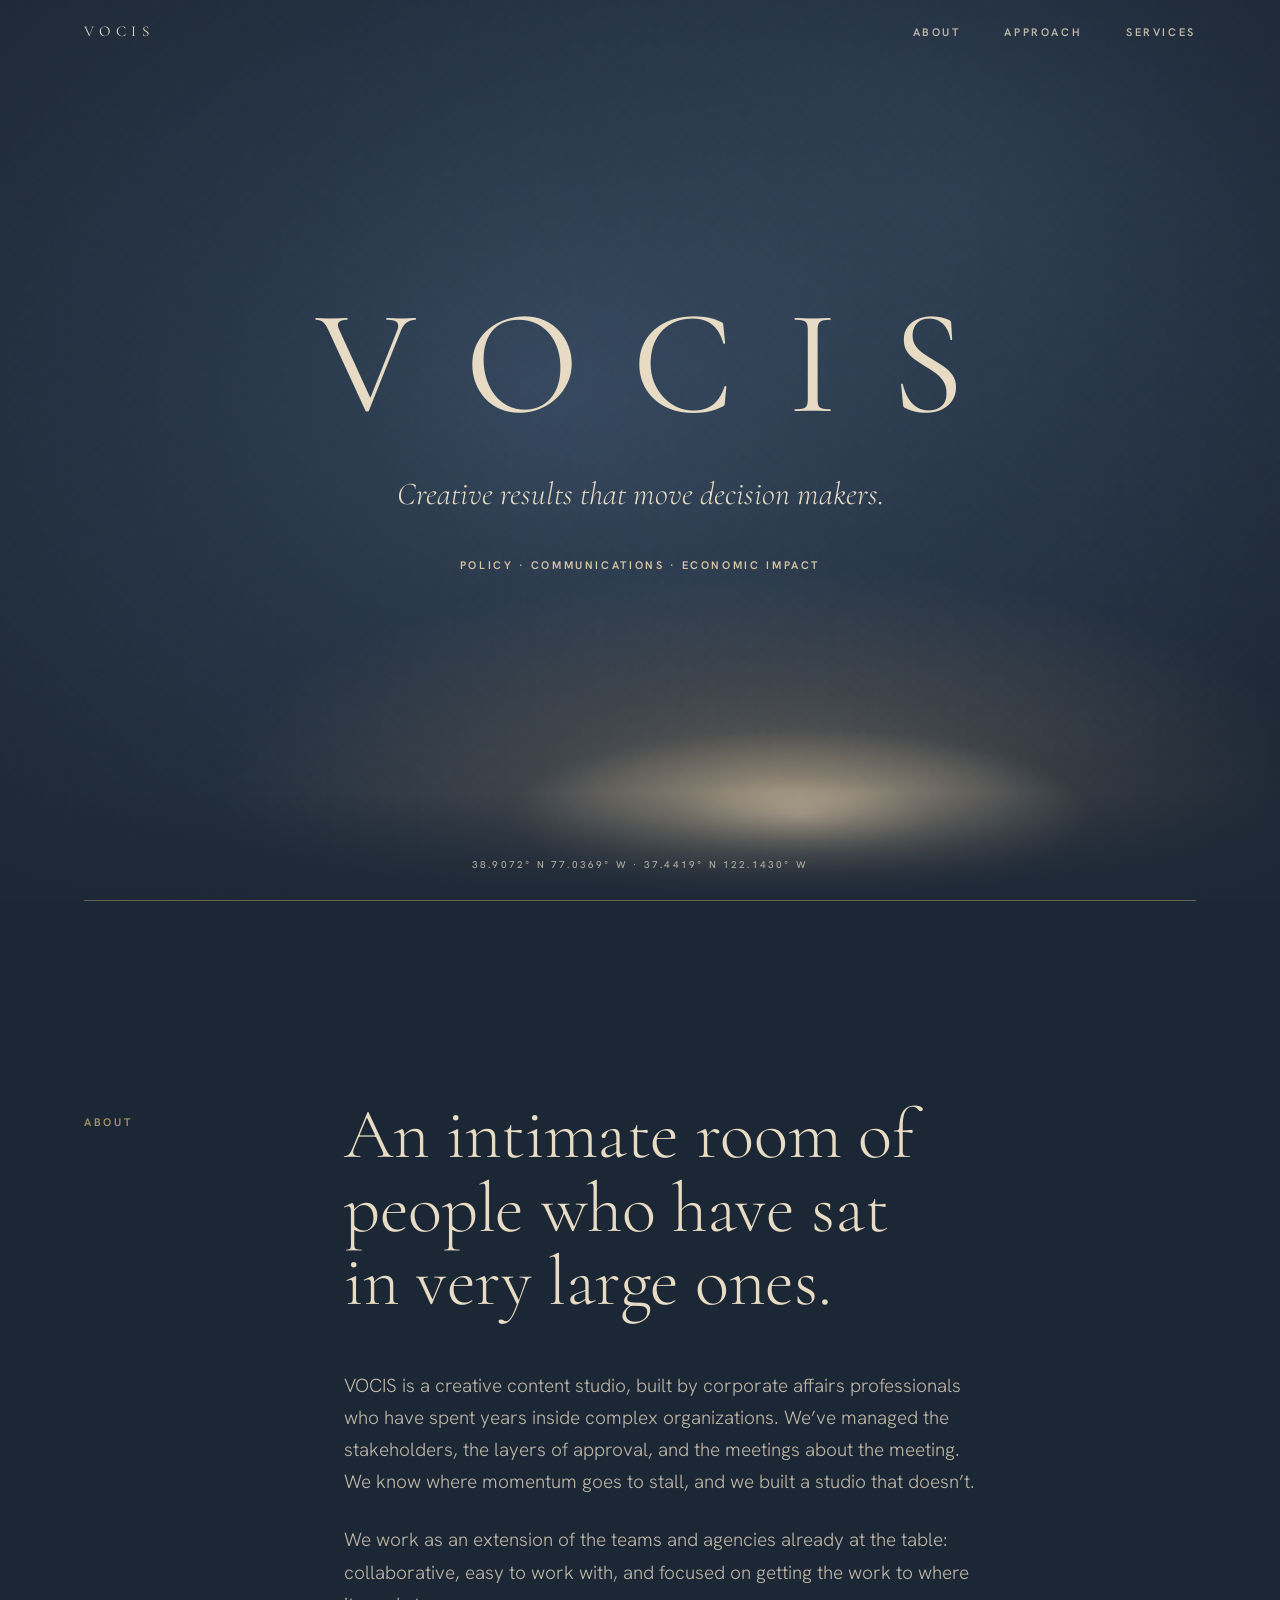
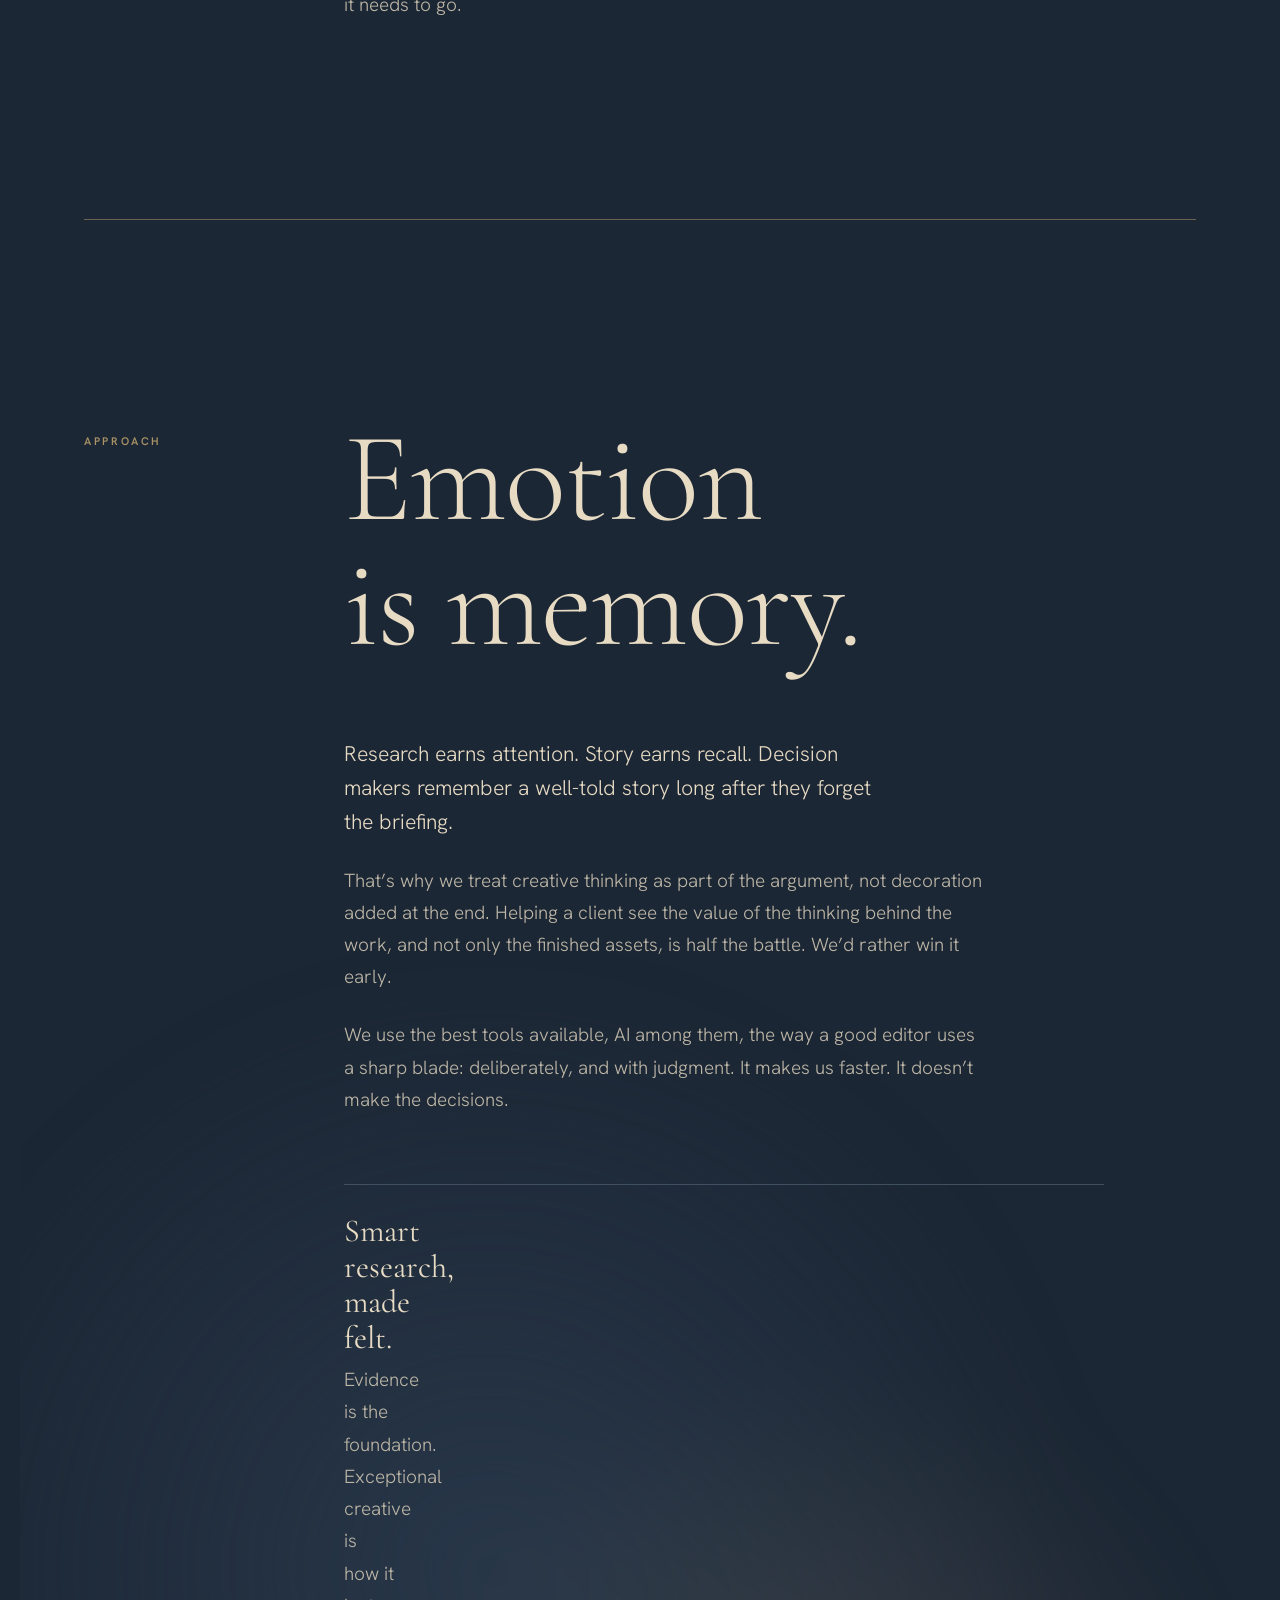
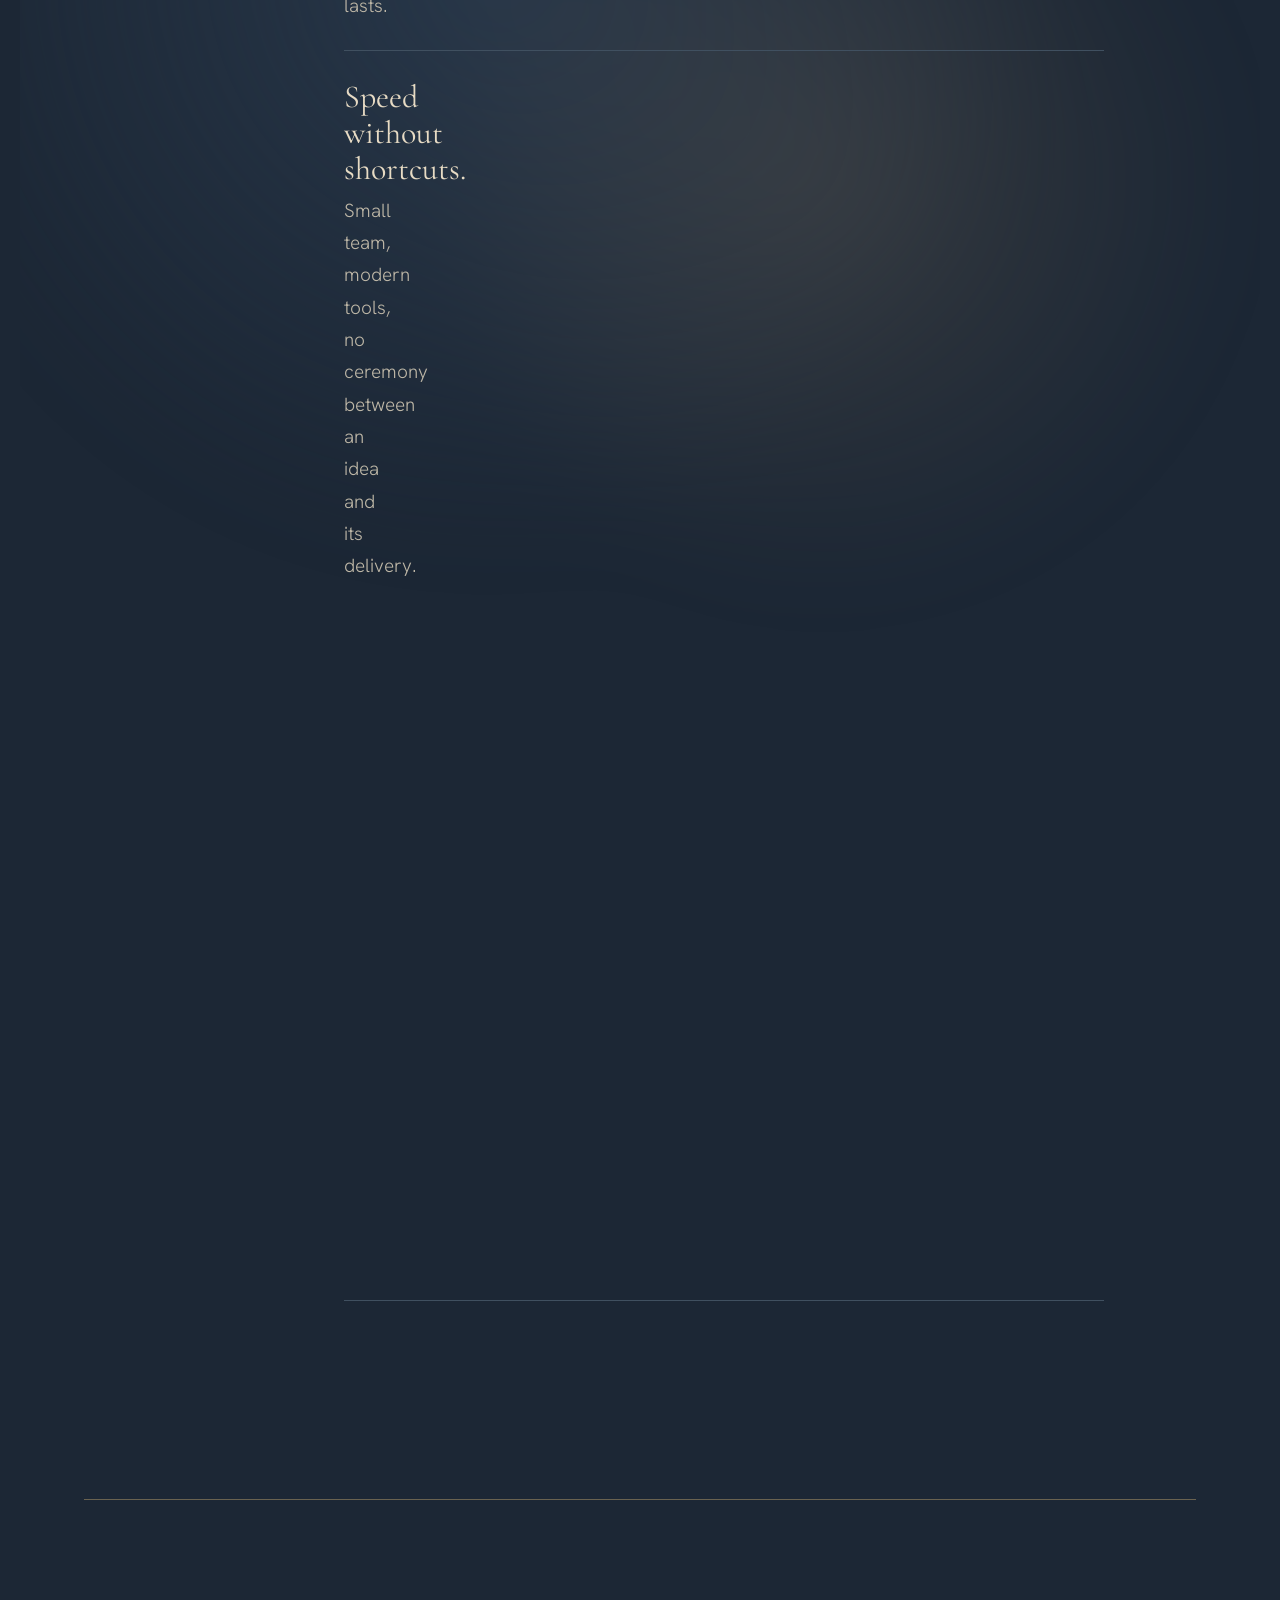
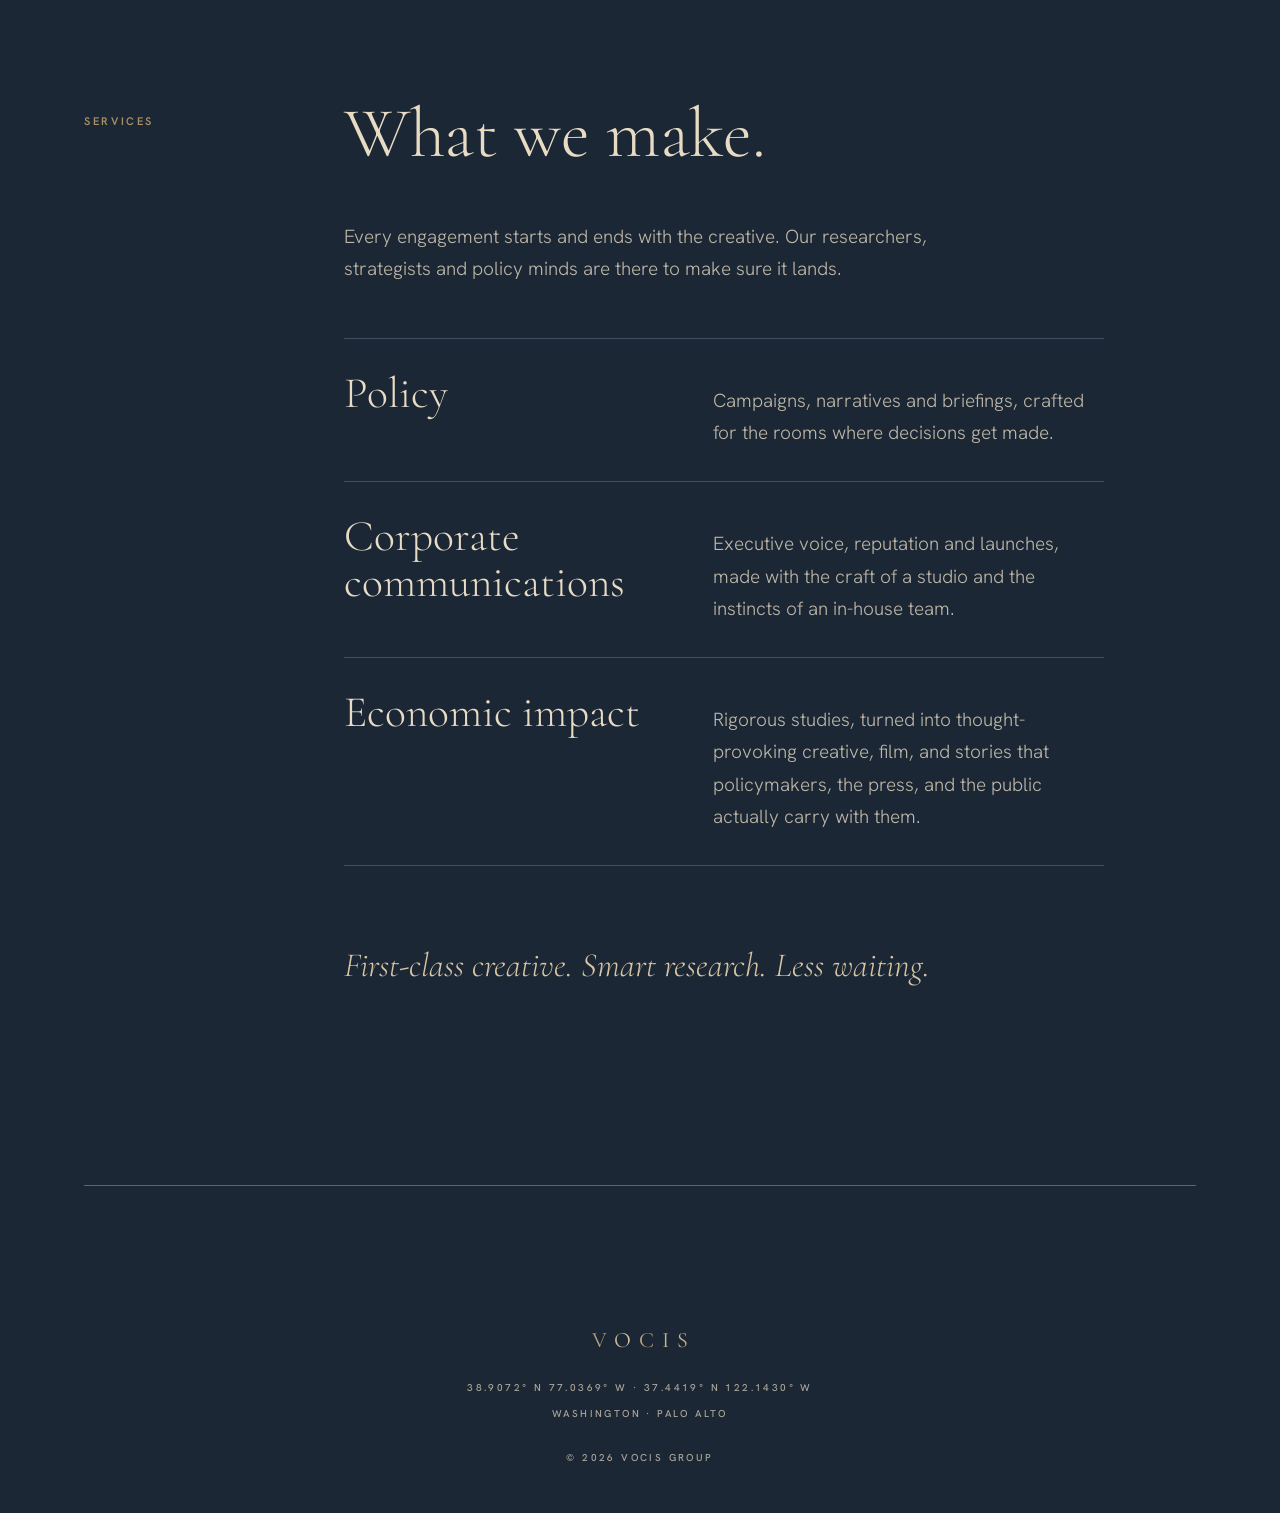
==== public/index.html @ ce0f7a2b "Hero tagline: Creative results that move decision makers Co-Authored-By: Claude Opus 5.5 <noreply@an" ====
<!doctype html>
<html lang="en">
<head>
  <meta charset="utf-8">
  <meta name="viewport" content="width=device-width, initial-scale=1, viewport-fit=cover">
  <title>VOCIS</title>
  <meta name="description" content="VOCIS is a creative content studio for policy, communications and economic impact. Creative results that move decision makers.">
  <meta name="theme-color" content="#1C2735">
  <meta name="color-scheme" content="dark">
  <link rel="canonical" href="https://vocisgroup.com/">

  <meta property="og:type" content="website">
  <meta property="og:url" content="https://vocisgroup.com/">
  <meta property="og:site_name" content="VOCIS">
  <meta property="og:title" content="VOCIS">
  <meta property="og:description" content="Creative results that move decision makers.">
  <meta property="og:image" content="https://vocisgroup.com/assets/img/og-image.jpg">
  <meta property="og:image:width" content="1200">
  <meta property="og:image:height" content="630">
  <meta property="og:image:alt" content="The VOCIS wordmark on a dark navy field of soft light.">
  <meta name="twitter:card" content="summary_large_image">
  <meta name="twitter:title" content="VOCIS">
  <meta name="twitter:description" content="Creative results that move decision makers.">
  <meta name="twitter:image" content="https://vocisgroup.com/assets/img/og-image.jpg">

  <link rel="icon" href="/favicon.ico" sizes="32x32">
  <link rel="icon" href="/assets/img/favicon.svg" type="image/svg+xml">
  <link rel="apple-touch-icon" href="/assets/img/apple-touch-icon.png">

  <script>document.documentElement.className+=" js"</script>
  <link rel="preload" href="/assets/fonts/cormorant-garamond.woff2" as="font" type="font/woff2" crossorigin>
  <link rel="preload" href="/assets/fonts/hanken-grotesk.woff2" as="font" type="font/woff2" crossorigin>
  <link rel="stylesheet" href="/assets/css/main.v1.css">
  <script src="/assets/js/main.v1.js" defer></script>
</head>
<body>
  <a class="skip" href="#main">Skip to content</a>

  <header class="nav" id="nav">
    <div class="nav__inner">
      <a class="nav__mark wm" href="#top" aria-label="VOCIS, back to top">VOCIS</a>
      <nav aria-label="Sections">
        <ul class="nav__links">
          <li><a href="#about">About</a></li>
          <li><a href="#approach">Approach</a></li>
          <li><a href="#services">Services</a></li>
        </ul>
      </nav>
    </div>
  </header>

  <section class="hero" id="top" aria-label="Introduction">
    <canvas class="hero__field" id="field" aria-hidden="true"></canvas>
    <div class="hero__veil" aria-hidden="true"></div>
    <div class="hero__content">
      <h1 class="hero__mark wm">VOCIS</h1>
      <p class="hero__line">Creative results that move decision makers.</p>
      <p class="hero__focus label">Policy <span aria-hidden="true">·</span> Communications <span aria-hidden="true">·</span> Economic impact</p>
    </div>
    <p class="hero__coords label" aria-label="Washington, DC and Palo Alto">38.9072° N 77.0369° W <span aria-hidden="true">·</span> 37.4419° N 122.1430° W</p>
  </section>

  <main id="main" tabindex="-1">

    <section class="chapter" id="about" aria-labelledby="about-title">
      <div class="chapter__index" data-reveal>
        <span class="label">About</span>
      </div>
      <div class="chapter__body">
        <h2 class="display" id="about-title" data-reveal>An intimate room of people who have sat in very large&nbsp;ones.</h2>
        <p data-reveal>VOCIS is a creative content studio, built by corporate affairs professionals who have spent years inside complex organizations. We’ve managed the stakeholders, the layers of approval, and the meetings about the meeting. We know where momentum goes to stall, and we built a studio that doesn’t.</p>
        <p data-reveal>We work as an extension of the teams and agencies already at the table: collaborative, easy to work with, and focused on getting the work to where it needs to go.</p>
      </div>
    </section>

    <section class="chapter chapter--approach" id="approach" aria-labelledby="approach-title">
      <div class="echo" aria-hidden="true"></div>
      <div class="chapter__index" data-reveal>
        <span class="label">Approach</span>
      </div>
      <div class="chapter__body">
        <h2 class="display display--xl" id="approach-title" data-reveal>Emotion is memory.</h2>
        <p class="lede" data-reveal>Research earns attention. Story earns recall. Decision makers remember a well-told story long after they forget the briefing.</p>
        <p data-reveal>That’s why we treat creative thinking as part of the argument, not decoration added at the end. Helping a client see the value of the thinking behind the work, and not only the finished assets, is half the battle. We’d rather win it early.</p>
        <p data-reveal>We use the best tools available, AI among them, the way a good editor uses a sharp blade: deliberately, and with judgment. It makes us faster. It doesn’t make the decisions.</p>

        <ol class="principles">
          <li data-reveal>
            <div>
              <h3>Smart research, made felt.</h3>
              <p>Evidence is the foundation. Exceptional creative is how it lasts.</p>
            </div>
          </li>
          <li data-reveal>
            <div>
              <h3>Speed without shortcuts.</h3>
              <p>Small team, modern tools, no ceremony between an idea and its delivery.</p>
            </div>
          </li>
          <li data-reveal>
            <div>
              <h3>Collaboration over ownership.</h3>
              <p>The best work belongs to everyone who made it, including the people who did the research.</p>
            </div>
          </li>
        </ol>
      </div>
    </section>

    <section class="chapter" id="services" aria-labelledby="services-title">
      <div class="chapter__index" data-reveal>
        <span class="label">Services</span>
      </div>
      <div class="chapter__body">
        <h2 class="display" id="services-title" data-reveal>What we make.</h2>
        <p data-reveal>Every engagement starts and ends with the creative. Our researchers, strategists and policy minds are there to make sure it lands.</p>
        <dl class="services">
          <div data-reveal>
            <dt>Policy</dt>
            <dd>Campaigns, narratives and briefings, crafted for the rooms where decisions get made.</dd>
          </div>
          <div data-reveal>
            <dt>Corporate communications</dt>
            <dd>Executive voice, reputation and launches, made with the craft of a studio and the instincts of an <span class="nowrap">in-house</span> team.</dd>
          </div>
          <div data-reveal>
            <dt>Economic impact</dt>
            <dd>Rigorous studies, turned into thought-provoking creative, film, and stories that policymakers, the press, and the public actually carry with them.</dd>
          </div>
        </dl>
        <p class="coda" data-reveal>First-class creative. Smart research. Less waiting.</p>
      </div>
    </section>

  </main>

  <footer class="foot">
    <p class="foot__mark wm foil">VOCIS</p>
    <p class="label foot__coords">38.9072° N 77.0369° W <span aria-hidden="true">·</span> 37.4419° N 122.1430° W</p>
    <p class="label">Washington <span aria-hidden="true">·</span> Palo Alto</p>
    <p class="label foot__copy">© 2026 VOCIS Group</p>
  </footer>
</body>
</html>
---- assets/css/main.v1.css ----
/* VOCIS — Cinematic. Ink Navy and Sand.
   Palette is fixed: use the tokens below and nothing else. */

@font-face {
  font-family: "Cormorant Garamond";
  src: url("/assets/fonts/cormorant-garamond.woff2") format("woff2");
  font-weight: 300 400;
  font-style: normal;
  font-display: swap;
}
@font-face {
  font-family: "Cormorant Garamond";
  src: url("/assets/fonts/cormorant-garamond-italic.woff2") format("woff2");
  font-weight: 300 400;
  font-style: italic;
  font-display: swap;
}
@font-face {
  font-family: "Hanken Grotesk";
  src: url("/assets/fonts/hanken-grotesk.woff2") format("woff2");
  font-weight: 300 600;
  font-style: normal;
  font-display: swap;
}

:root {
  --deep: #1C2735;
  --on-deep: #E7DBC4;
  --slate: #5E7183;
  --sand: #D8C5A4;
  --linen: #E8DFCF;
  --bone: #F4EEE4;
  --brass: #A89266;

  /* Glow stops (hero field) */
  --glow-1: #1C2735;
  --glow-2: #2D3E52;
  --glow-3: #8D7B62;
  --glow-4: #D8C5A4;

  /* Derived from the palette */
  --text: var(--on-deep);
  --text-soft: color-mix(in srgb, var(--on-deep) 80%, var(--deep));
  --hair: color-mix(in srgb, var(--brass) 55%, var(--deep));
  --hair-quiet: color-mix(in srgb, var(--slate) 55%, var(--deep));

  --serif: "Cormorant Garamond", Garamond, "Times New Roman", serif;
  --sans: "Hanken Grotesk", "Helvetica Neue", Helvetica, Arial, sans-serif;
  --ease: cubic-bezier(0.22, 0.61, 0.36, 1);
  --ease-slow: cubic-bezier(0.16, 1, 0.3, 1);
  --gutter: clamp(20px, 5vw, 64px);
  --nav-h: 64px;

  --grain: url("data:image/svg+xml,%3Csvg xmlns='http://www.w3.org/2000/svg' width='200' height='200'%3E%3Cfilter id='n'%3E%3CfeTurbulence type='fractalNoise' baseFrequency='0.85' numOctaves='2' stitchTiles='stitch'/%3E%3CfeColorMatrix values='0 0 0 0 1 0 0 0 0 1 0 0 0 0 1 0 0 0 0.9 0'/%3E%3C/filter%3E%3Crect width='100%25' height='100%25' filter='url(%23n)'/%3E%3C/svg%3E");

  color-scheme: dark;
}

*, *::before, *::after { box-sizing: border-box; }

html {
  background: var(--deep);
  scroll-behavior: smooth;
  scroll-padding-top: var(--nav-h);
  -webkit-text-size-adjust: 100%;
  text-size-adjust: 100%;
}

body {
  margin: 0;
  background: var(--deep);
  color: var(--text);
  font-family: var(--sans);
  font-weight: 300;
  font-size: clamp(16px, 0.35vw + 15px, 19px);
  line-height: 1.7;
  -webkit-font-smoothing: antialiased;
  -moz-osx-font-smoothing: grayscale;
  text-rendering: optimizeLegibility;
  font-kerning: normal;
  overflow-x: hidden;
}

/* Film grain: felt, not seen */
body::after {
  content: "";
  position: fixed;
  inset: 0;
  z-index: 50;
  pointer-events: none;
  background-image: var(--grain);
  background-size: 200px 200px;
  opacity: 0.045;
  mix-blend-mode: soft-light;
}

::selection { background: var(--sand); color: var(--deep); }

a { color: inherit; text-decoration: none; }

:focus-visible {
  outline: 1px solid var(--brass);
  outline-offset: 5px;
  border-radius: 1px;
}

p, h1, h2, h3, dl, dd, ol { margin: 0; }

/* ---------- Atoms ---------- */

.wm {
  font-family: var(--serif);
  font-weight: 400;
  text-transform: uppercase;
  letter-spacing: 0.36em;
  padding-left: 0.36em; /* optical centring */
  line-height: 1;
  white-space: nowrap;
}

.label {
  font-family: var(--sans);
  font-weight: 600;
  font-size: 11px;
  line-height: 1.4;
  letter-spacing: 0.24em;
  text-transform: uppercase;
  font-variant-numeric: tabular-nums;
}

.numeral {
  font-family: var(--serif);
  font-weight: 400;
  font-size: 15px;
  letter-spacing: 0.12em;
  color: var(--brass);
}

.display {
  font-family: var(--serif);
  font-weight: 300;
  font-size: clamp(36px, 4.6vw + 12px, 72px);
  line-height: 1.04;
  letter-spacing: -0.005em;
  text-wrap: balance;
  color: var(--text);
}
.display--xl {
  font-size: clamp(54px, 9vw + 12px, 148px);
  line-height: 0.98;
  letter-spacing: -0.015em;
}

.foil {
  background: linear-gradient(100deg, var(--brass) 0%, var(--sand) 42%, var(--brass) 58%, var(--sand) 78%, var(--brass) 100%);
  -webkit-background-clip: text;
  background-clip: text;
  color: transparent;
}

.skip {
  position: fixed;
  left: 16px;
  top: 12px;
  z-index: 60;
  padding: 10px 14px;
  background: var(--on-deep);
  color: var(--deep);
  font: 600 12px/1 var(--sans);
  letter-spacing: 0.12em;
  text-transform: uppercase;
  transform: translateY(-160%);
  transition: transform 0.2s var(--ease);
}
.skip:focus { transform: none; }

main:focus { outline: none; }
.nowrap { white-space: nowrap; }

/* ---------- Navigation ---------- */

.nav {
  position: fixed;
  inset: 0 0 auto 0;
  z-index: 40;
  height: calc(var(--nav-h) + env(safe-area-inset-top, 0px));
  padding-top: env(safe-area-inset-top, 0px);
  transition: background-color 0.6s var(--ease), border-color 0.6s var(--ease), opacity 1s var(--ease);
  border-bottom: 1px solid transparent;
}
.nav.is-scrolled {
  background: color-mix(in srgb, var(--deep) 92%, transparent);
  border-bottom-color: var(--hair);
  -webkit-backdrop-filter: blur(10px);
  backdrop-filter: blur(10px);
}
.nav__inner {
  height: 100%;
  max-width: 1240px;
  margin: 0 auto;
  padding: 0 max(var(--gutter), env(safe-area-inset-left, 0px)) 0 max(var(--gutter), env(safe-area-inset-right, 0px));
  display: flex;
  align-items: center;
  justify-content: space-between;
  gap: 16px;
}
.nav__mark {
  font-size: 15px;
  padding-left: 0;
  color: var(--text);
  opacity: 0;
  transition: opacity 0.6s var(--ease);
}
.nav.is-past .nav__mark,
.nav__mark:focus-visible { opacity: 1; }
html:not(.js) .nav__mark { opacity: 1; }
.nav__links {
  list-style: none;
  margin: 0;
  padding: 0;
  display: flex;
  gap: clamp(18px, 3.4vw, 44px);
}
.nav__links a {
  display: inline-block;
  padding: 12px 0;
  font: 600 11px/1 var(--sans);
  letter-spacing: 0.24em;
  text-transform: uppercase;
  color: var(--text-soft);
  position: relative;
  transition: color 0.3s var(--ease);
}
.nav__links a::after {
  content: "";
  position: absolute;
  left: 0;
  right: 0.24em;
  bottom: 6px;
  height: 1px;
  background: var(--brass);
  transform: scaleX(0);
  transform-origin: left;
  transition: transform 0.45s var(--ease);
}
.nav__links a:hover,
.nav__links a.is-current { color: var(--text); }
.nav__links a:hover::after,
.nav__links a.is-current::after { transform: scaleX(1); }

/* ---------- Hero ---------- */

.hero {
  position: relative;
  min-height: 100vh;
  min-height: 100svh;
  display: grid;
  place-items: center;
  overflow: hidden;
  isolation: isolate;
  /* No-JS fallback: a still, intentional field */
  background:
    radial-gradient(ellipse 22% 9% at 65% 88%, color-mix(in srgb, var(--glow-4) 42%, transparent) 0%, transparent 100%),
    radial-gradient(ellipse 40% 16% at 62% 86%, color-mix(in srgb, var(--glow-3) 40%, transparent) 0%, transparent 100%),
    radial-gradient(ellipse 60% 55% at 36% 40%, color-mix(in srgb, var(--glow-2) 70%, transparent) 0%, transparent 100%),
    var(--glow-1);
}
.js .hero { background: var(--glow-1); }

.hero__field {
  position: absolute;
  inset: -4%;
  width: 108%;
  height: 108%;
  z-index: -2;
  display: block;
}
.hero__veil {
  position: absolute;
  inset: 0;
  z-index: -1;
  pointer-events: none;
  background:
    radial-gradient(ellipse 110% 85% at 50% 48%, transparent 50%, color-mix(in srgb, var(--deep) 75%, transparent) 100%),
    linear-gradient(to bottom, transparent 88%, var(--deep) 100%);
}

.hero__content {
  display: flex;
  flex-direction: column;
  align-items: center;
  text-align: center;
  padding: 0 var(--gutter);
  margin-top: -4vh;
}
.hero__mark {
  margin: 0;
  font-size: clamp(54px, 11vw + 8px, 176px);
  color: var(--on-deep);
}
.hero__line {
  margin-top: clamp(22px, 3vw, 36px);
  font-family: var(--serif);
  font-style: italic;
  font-weight: 300;
  font-size: clamp(20px, 1.4vw + 14px, 32px);
  line-height: 1.25;
  color: var(--text);
  text-wrap: balance;
}
.hero__focus {
  margin-top: clamp(26px, 3.4vw, 44px);
  color: var(--sand);
  text-wrap: balance;
}
.hero__coords {
  position: absolute;
  left: 0;
  right: 0;
  bottom: calc(28px + env(safe-area-inset-bottom, 0px));
  text-align: center;
  font-size: 10px;
  font-weight: 500;
  letter-spacing: 0.22em;
  color: color-mix(in srgb, var(--on-deep) 70%, var(--deep));
  padding: 0 var(--gutter);
}

/* Load sequence: light rises (canvas), then mark, line, focus, coords, nav. Runs once. */
.js .hero__mark,
.js .hero__line,
.js .hero__focus,
.js .hero__coords,
.js .nav { opacity: 0; }
.js .hero__mark { letter-spacing: 0.5em; padding-left: 0.5em; filter: blur(8px); }
.js .hero__line,
.js .hero__focus { transform: translateY(10px); }

.is-ready .hero__mark {
  opacity: 1;
  letter-spacing: 0.36em;
  padding-left: 0.36em;
  filter: blur(0);
  transition:
    opacity 1.6s var(--ease) 0.7s,
    filter 1.6s var(--ease) 0.7s,
    letter-spacing 2.4s var(--ease-slow) 0.7s,
    padding-left 2.4s var(--ease-slow) 0.7s;
}
.is-ready .hero__line {
  opacity: 1;
  transform: none;
  transition: opacity 1.2s var(--ease) 1.6s, transform 1.2s var(--ease) 1.6s;
}
.is-ready .hero__focus {
  opacity: 1;
  transform: none;
  transition: opacity 1.2s var(--ease) 1.9s, transform 1.2s var(--ease) 1.9s;
}
.is-ready .hero__coords {
  opacity: 1;
  transition: opacity 1.4s var(--ease) 2.2s;
}
.is-ready .nav {
  opacity: 1;
  transition: opacity 1.2s var(--ease) 2.3s, background-color 0.6s var(--ease), border-color 0.6s var(--ease);
}
.is-settled .nav { transition: background-color 0.6s var(--ease), border-color 0.6s var(--ease); }

/* ---------- Chapters ---------- */

main { position: relative; }

.chapter {
  position: relative;
  max-width: 1240px;
  margin: 0 auto;
  padding: clamp(112px, 22vh, 240px) var(--gutter);
  display: grid;
  grid-template-columns: minmax(0, 1fr);
  gap: 28px;
  isolation: isolate;
}
.chapter::before {
  content: "";
  position: absolute;
  top: 0;
  left: var(--gutter);
  right: var(--gutter);
  height: 1px;
  background: var(--hair);
}

.chapter__index {
  display: flex;
  align-items: baseline;
  gap: 14px;
  color: var(--brass);
}
.chapter__index .label { color: var(--brass); }

.chapter__body {
  display: flex;
  flex-direction: column;
  gap: 1.35em;
  max-width: 62ch;
}
.chapter__body > .display { margin-bottom: 0.35em; max-width: 18ch; }
.chapter__body > .display--xl { max-width: none; }
.chapter__body > p { color: var(--text-soft); max-width: 58ch; }
.chapter__body > .lede {
  color: var(--text);
  font-size: 1.12em;
  line-height: 1.6;
  max-width: 46ch;
}

@media (min-width: 900px) {
  .chapter {
    grid-template-columns: 220px minmax(0, 1fr);
    gap: 40px;
  }
  .chapter__index {
    flex-direction: column;
    gap: 10px;
    align-self: start;
    padding-top: 0.9em;
  }
  .chapter__body { max-width: 760px; }
}

/* Thesis: a faint, slow echo of the hero light */
/* Full-bleed so the glow is never clipped, with the same content column as the other chapters. */
.chapter--thesis {
  --edge: max(var(--gutter), calc((100% - 1240px) / 2 + var(--gutter)));
  max-width: none;
  overflow: hidden;
  padding-left: var(--edge);
  padding-right: var(--edge);
}
.chapter--thesis::before { left: var(--edge); right: var(--edge); }
.chapter--thesis > .chapter__index,
.chapter--thesis > .chapter__body { position: relative; }
.echo {
  position: absolute;
  inset: 0;
  z-index: -1;
  pointer-events: none;
  overflow: hidden;
}
.echo::before {
  content: "";
  position: absolute;
  width: 120vmax;
  height: 120vmax;
  left: 50%;
  top: 50%;
  margin: -60vmax 0 0 -60vmax;
  background:
    radial-gradient(circle at 62% 58%, color-mix(in srgb, var(--glow-3) 22%, transparent) 0%, transparent 32%),
    radial-gradient(circle at 40% 44%, color-mix(in srgb, var(--glow-2) 70%, transparent) 0%, transparent 46%);
  filter: blur(40px);
  animation: drift 48s ease-in-out infinite alternate;
}
@keyframes drift {
  0%   { transform: translate3d(-6%, 3%, 0) rotate(0deg) scale(1); }
  50%  { transform: translate3d(4%, -2%, 0) rotate(8deg) scale(1.06); }
  100% { transform: translate3d(7%, 4%, 0) rotate(-4deg) scale(0.98); }
}

/* Principles */
.principles {
  list-style: none;
  padding: 0;
  margin-top: 2.2em;
  border-bottom: 1px solid var(--hair-quiet);
}
.principles li {
  display: grid;
  grid-template-columns: 52px minmax(0, 1fr);
  gap: 12px;
  padding: 28px 0;
  border-top: 1px solid var(--hair-quiet);
}
.principles__n {
  font-family: var(--serif);
  font-style: italic;
  font-weight: 400;
  font-size: 24px;
  line-height: 1.1;
  color: var(--brass);
}
.principles h3 {
  font-family: var(--serif);
  font-weight: 400;
  font-size: clamp(24px, 1.2vw + 18px, 32px);
  line-height: 1.12;
  margin: 0 0 8px;
  color: var(--text);
}
.principles p { color: var(--text-soft); }

/* Services */
.services { margin-top: 1.4em; border-bottom: 1px solid var(--hair-quiet); }
.services > div {
  display: grid;
  grid-template-columns: minmax(0, 1fr);
  gap: 10px;
  padding: 32px 0;
  border-top: 1px solid var(--hair-quiet);
}
.services dt {
  font-family: var(--serif);
  font-weight: 300;
  font-size: clamp(28px, 2vw + 18px, 44px);
  line-height: 1.06;
  color: var(--text);
}
.services dd { color: var(--text-soft); max-width: 44ch; }
@media (min-width: 720px) {
  .services > div {
    grid-template-columns: minmax(0, 0.95fr) minmax(0, 1.1fr);
    gap: 32px;
    align-items: baseline;
  }
}
.coda {
  margin-top: 1.6em;
  font-family: var(--serif);
  font-style: italic;
  font-weight: 300;
  font-size: clamp(24px, 1.4vw + 16px, 36px) !important;
  line-height: 1.2;
  color: var(--sand) !important;
  text-wrap: balance;
}

/* ---------- Footer ---------- */

.foot {
  position: relative;
  max-width: 1240px;
  margin: 0 auto;
  padding: clamp(96px, 16vh, 180px) var(--gutter) calc(48px + env(safe-area-inset-bottom, 0px));
  display: flex;
  flex-direction: column;
  align-items: center;
  text-align: center;
  gap: 12px;
}
.foot::before {
  content: "";
  position: absolute;
  top: 0;
  left: var(--gutter);
  right: var(--gutter);
  height: 1px;
  background: var(--hair);
}
.foot__mark { font-size: 22px; margin-bottom: 18px; }
.foot .label { color: color-mix(in srgb, var(--on-deep) 70%, var(--deep)); font-size: 10px; font-weight: 500; }
.foot__copy { margin-top: 18px; }

/* ---------- Reveal on scroll ---------- */

.js [data-reveal] {
  opacity: 0;
  transform: translate3d(0, 12px, 0);
  transition: opacity 1.1s var(--ease), transform 1.1s var(--ease);
  transition-delay: calc(var(--i, 0) * 80ms);
}
.js [data-reveal].is-in { opacity: 1; transform: none; }

/* ---------- 404 ---------- */

.lost {
  min-height: 100vh;
  min-height: 100svh;
  display: grid;
  place-items: center;
  text-align: center;
  padding: var(--gutter);
  background:
    radial-gradient(ellipse 50% 30% at 62% 88%, color-mix(in srgb, var(--glow-3) 40%, transparent) 0%, transparent 70%),
    radial-gradient(ellipse 80% 60% at 35% 35%, color-mix(in srgb, var(--glow-2) 80%, transparent) 0%, transparent 70%),
    var(--glow-1);
}
.lost__inner { display: flex; flex-direction: column; align-items: center; gap: 28px; }
.lost__mark { font-size: clamp(40px, 7vw, 84px); }
.lost__line { font-family: var(--serif); font-style: italic; font-weight: 300; font-size: clamp(22px, 2vw + 12px, 32px); }
.lost__home { color: var(--sand); padding: 10px 0; border-bottom: 1px solid var(--brass); }

/* ---------- Motion preferences ---------- */

@media (prefers-reduced-motion: reduce) {
  html { scroll-behavior: auto; }
  *, *::before, *::after {
    animation: none !important;
    transition-duration: 0.01ms !important;
    transition-delay: 0s !important;
  }
  .js .hero__mark,
  .js .hero__line,
  .js .hero__focus,
  .js .hero__coords,
  .js .nav,
  .js [data-reveal] {
    opacity: 1;
    transform: none;
    filter: none;
  }
  .js .hero__mark { letter-spacing: 0.36em; padding-left: 0.36em; }
}

@media (max-width: 420px) {
  .nav__links { gap: 16px; }
  .nav__links a { font-size: 10px; letter-spacing: 0.2em; }
  .nav__mark { font-size: 13px; letter-spacing: 0.3em; }
}

@media print {
  body::after, .hero__field, .echo, .nav { display: none; }
  .js [data-reveal], .js .hero__mark, .js .hero__line, .js .hero__focus, .js .hero__coords { opacity: 1; transform: none; filter: none; }
}
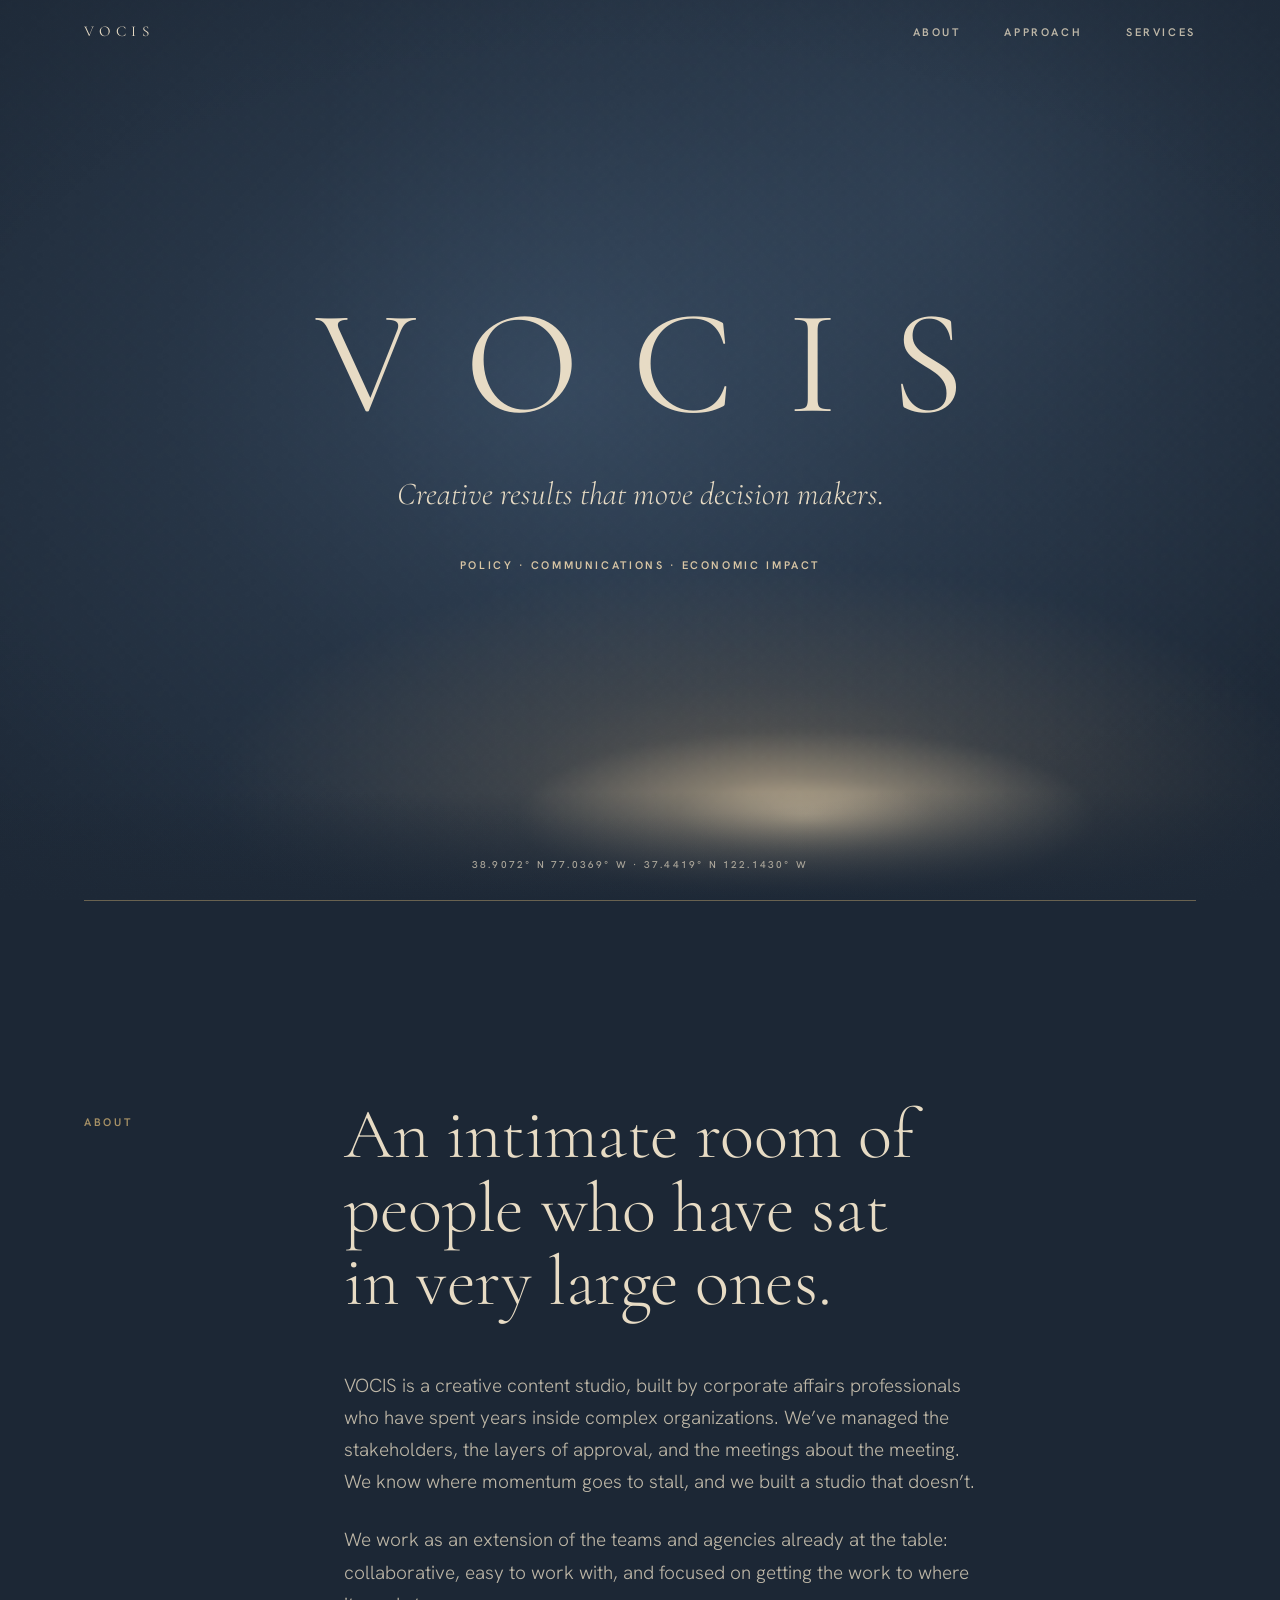
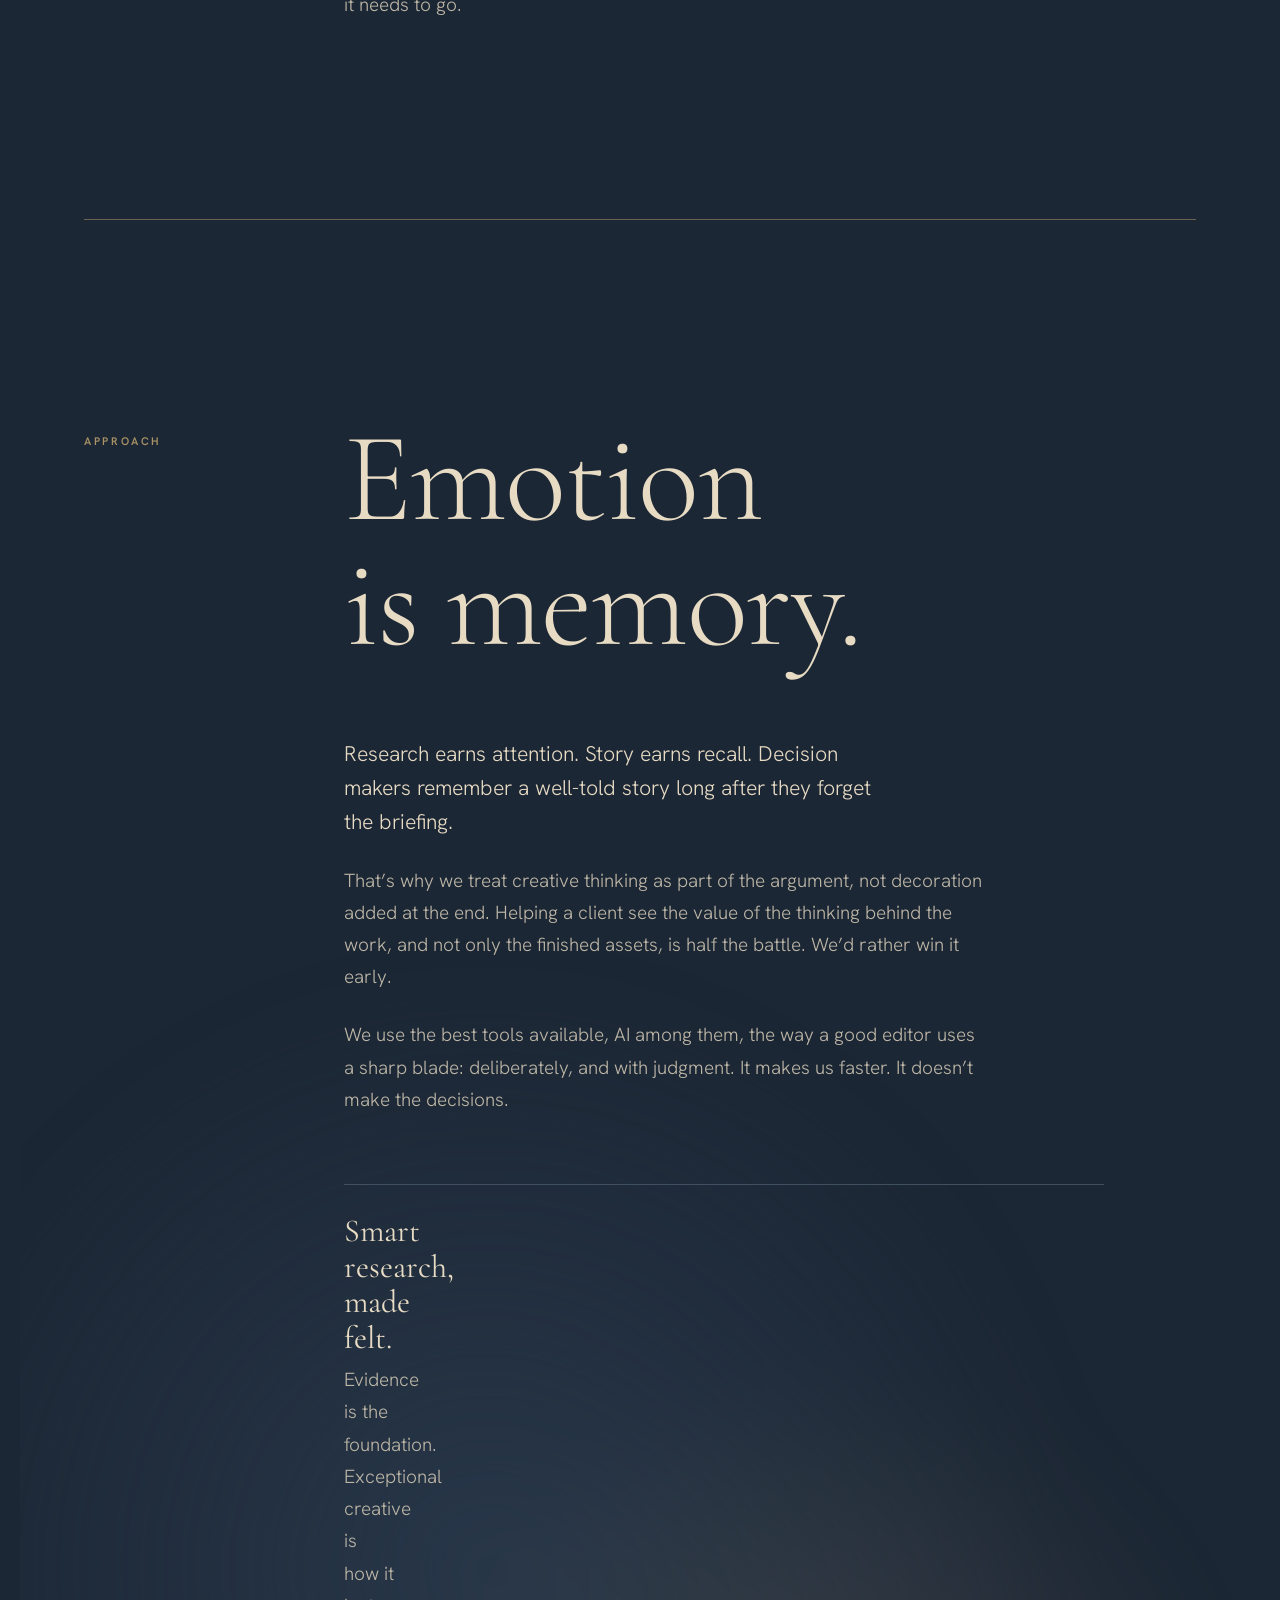
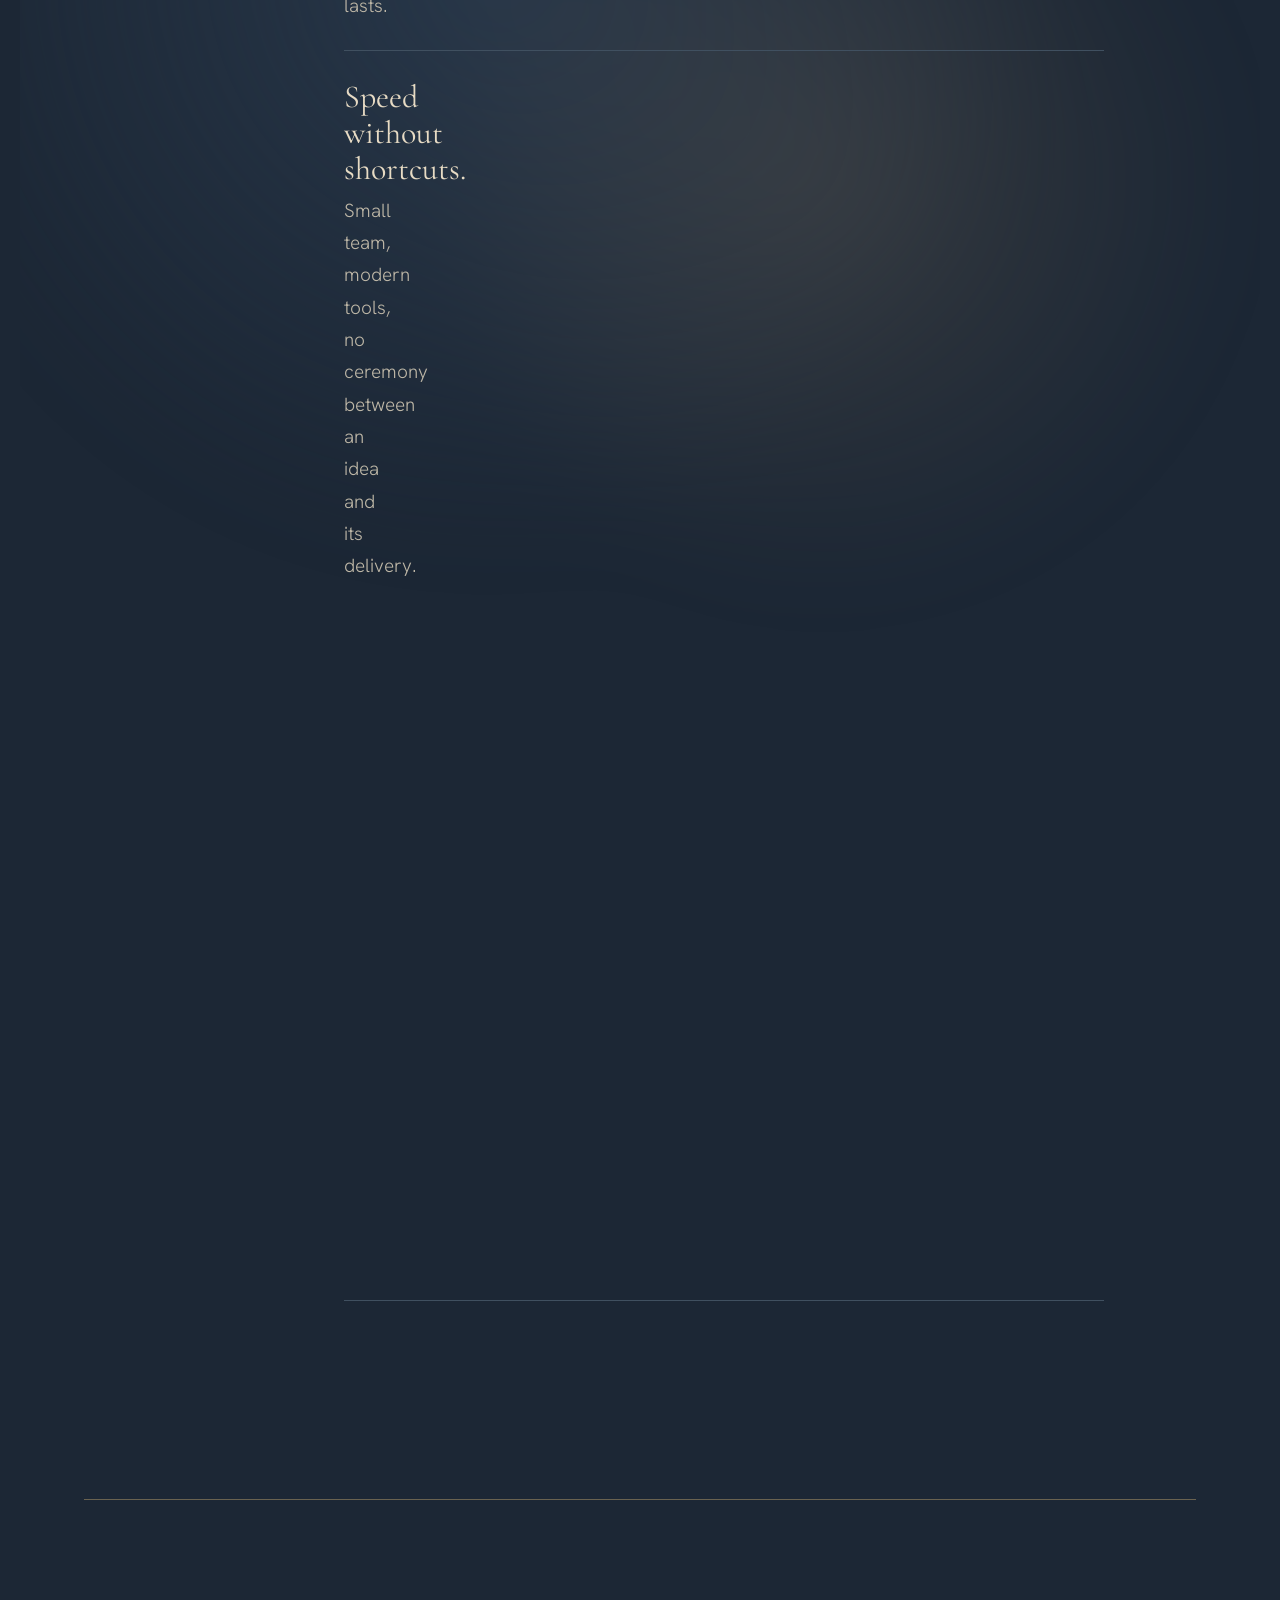
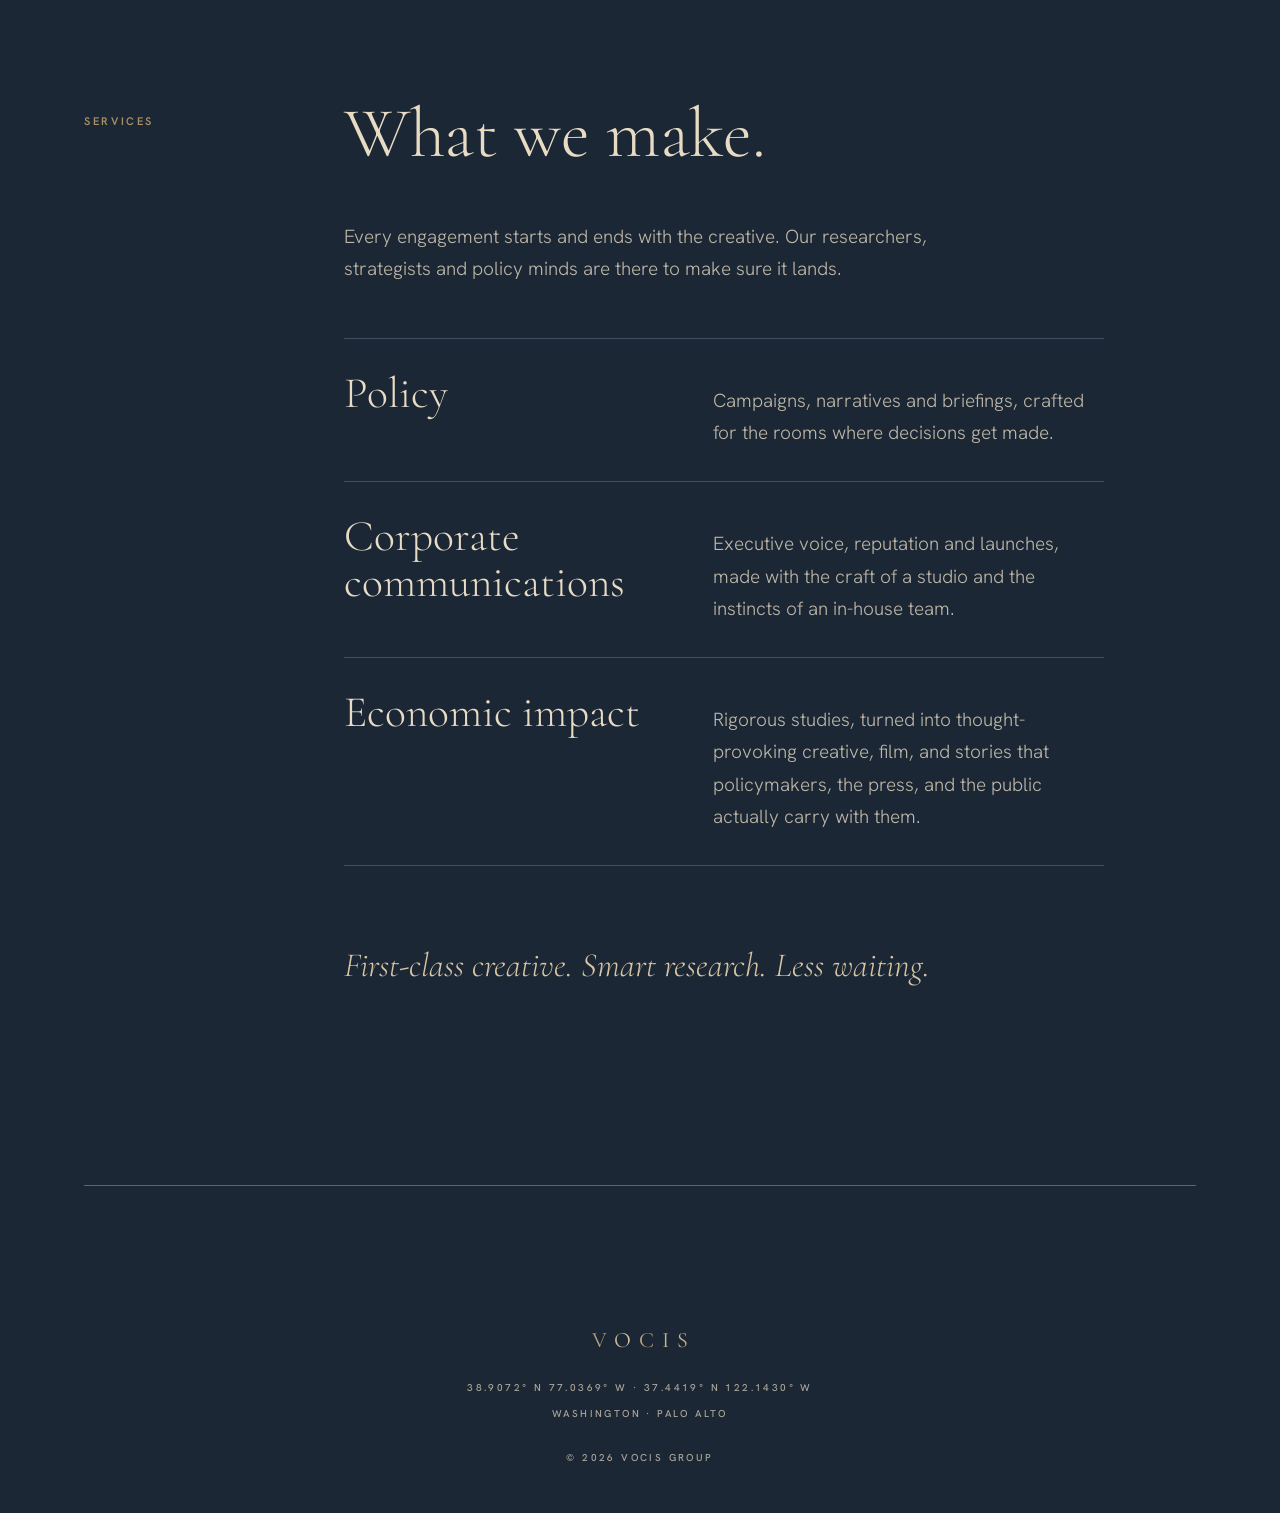
==== commit 71996a32: "Search description: avoid repeating creative Co-Authored-By: Claude Opus 5.5 <noreply@anthropic.com>" ====
--- a/public/index.html
+++ b/public/index.html
@@ -4,7 +4,7 @@
   <meta charset="utf-8">
   <meta name="viewport" content="width=device-width, initial-scale=1, viewport-fit=cover">
   <title>VOCIS</title>
-  <meta name="description" content="VOCIS is a creative content studio for policy, communications and economic impact. Creative results that move decision makers.">
+  <meta name="description" content="VOCIS is a studio for policy, communications and economic impact. Creative results that move decision makers.">
   <meta name="theme-color" content="#1C2735">
   <meta name="color-scheme" content="dark">
   <link rel="canonical" href="https://vocisgroup.com/">
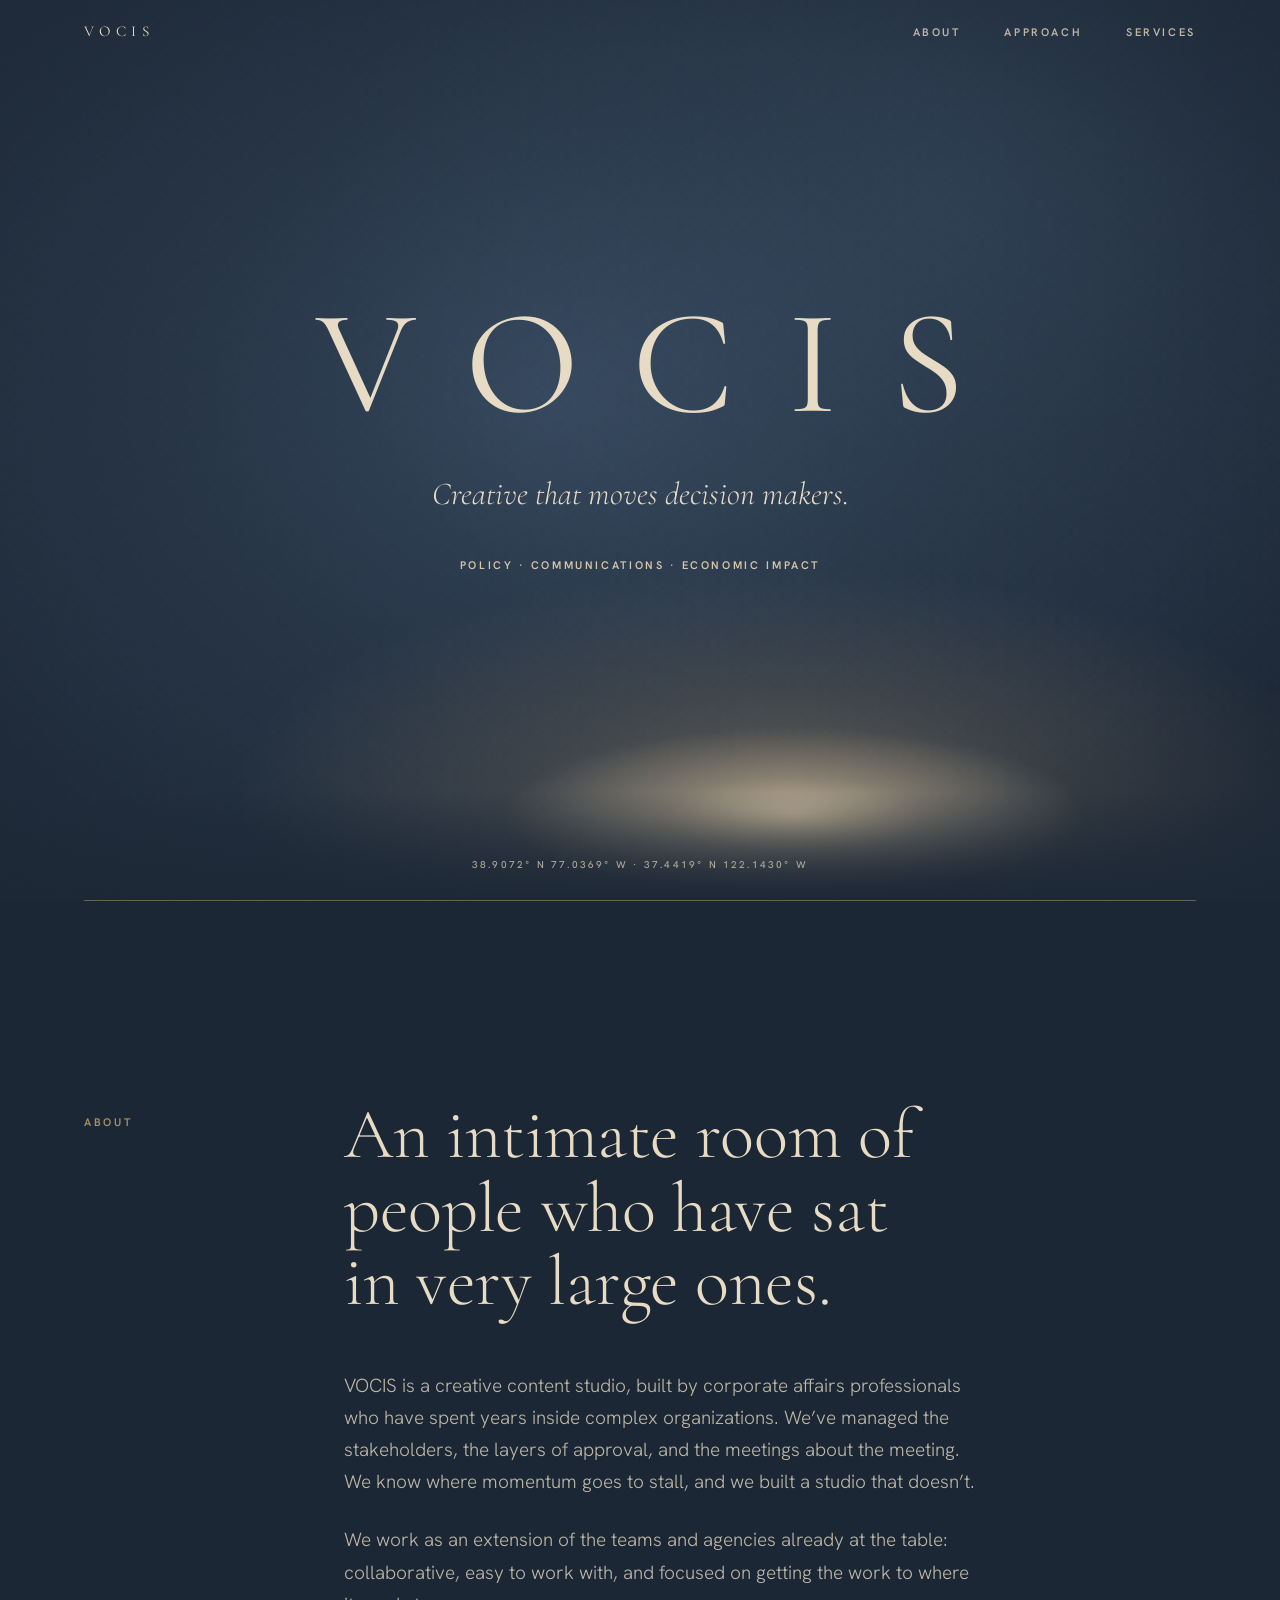
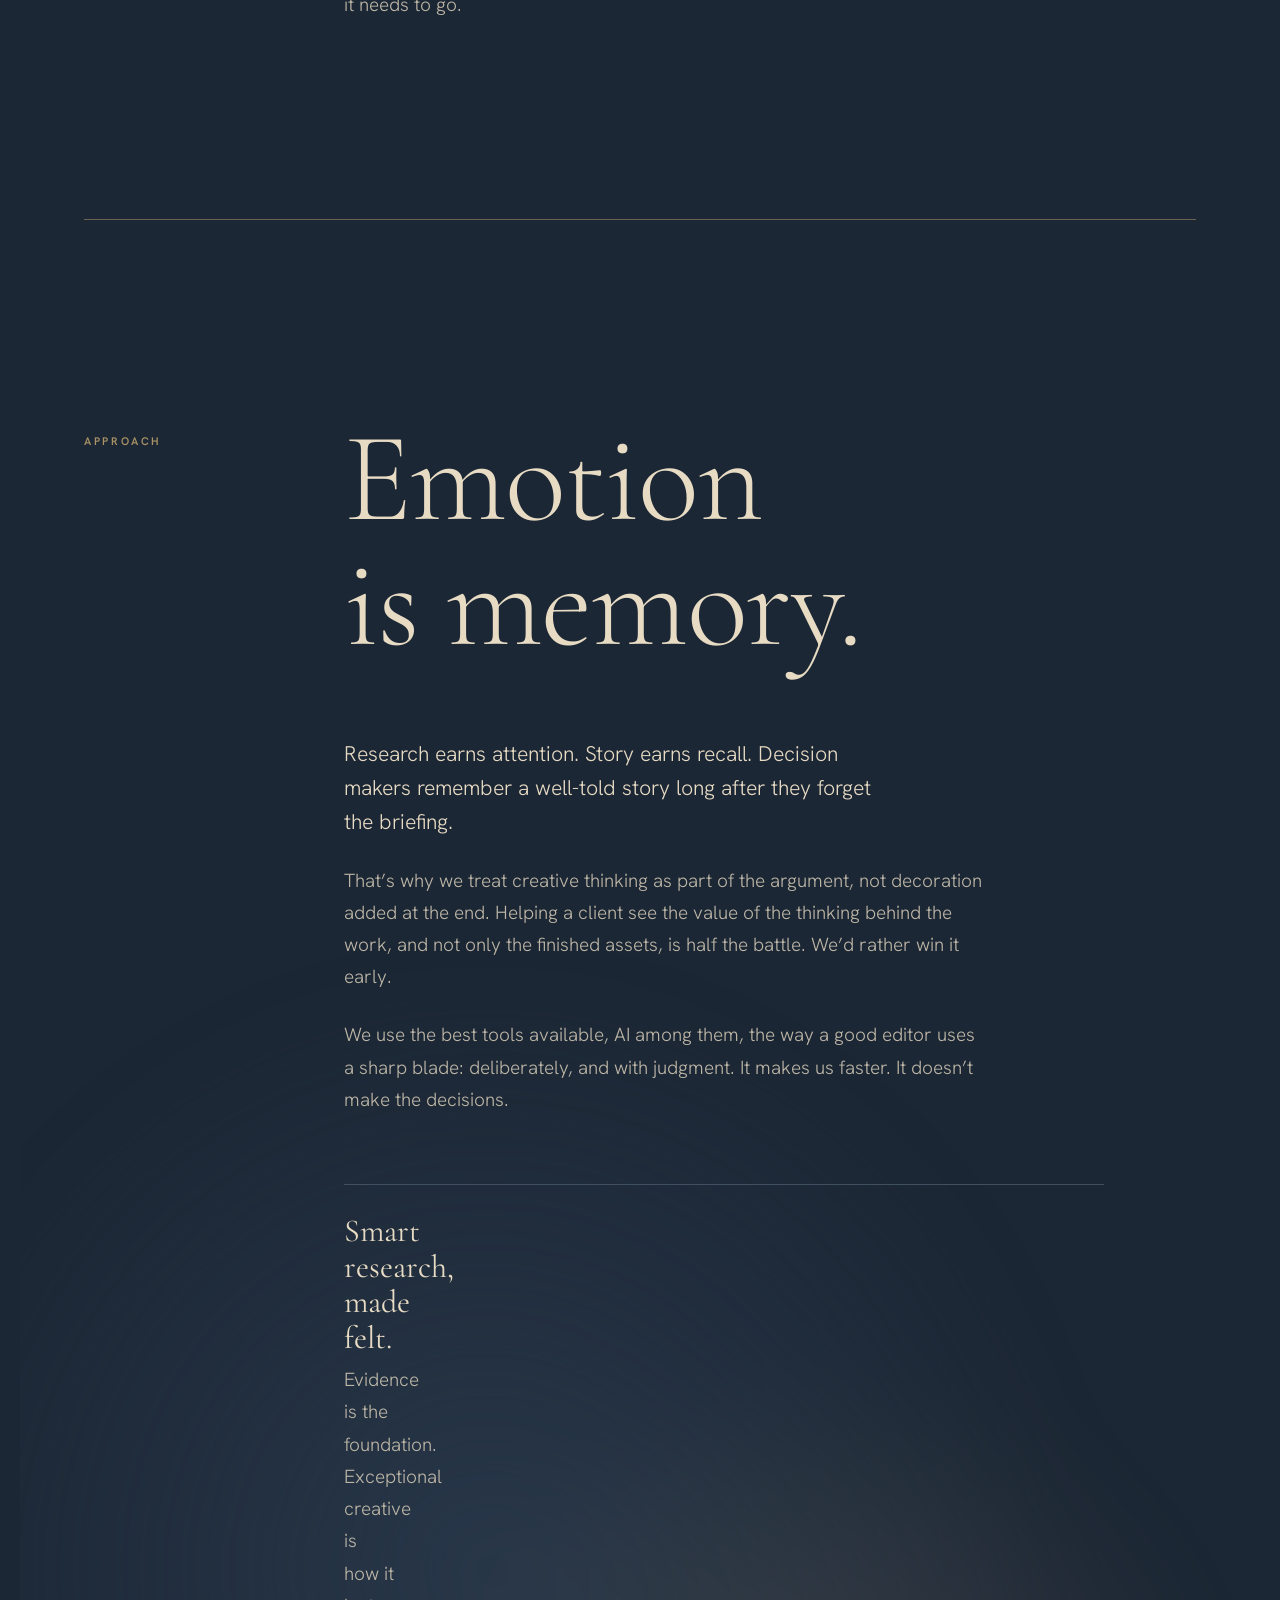
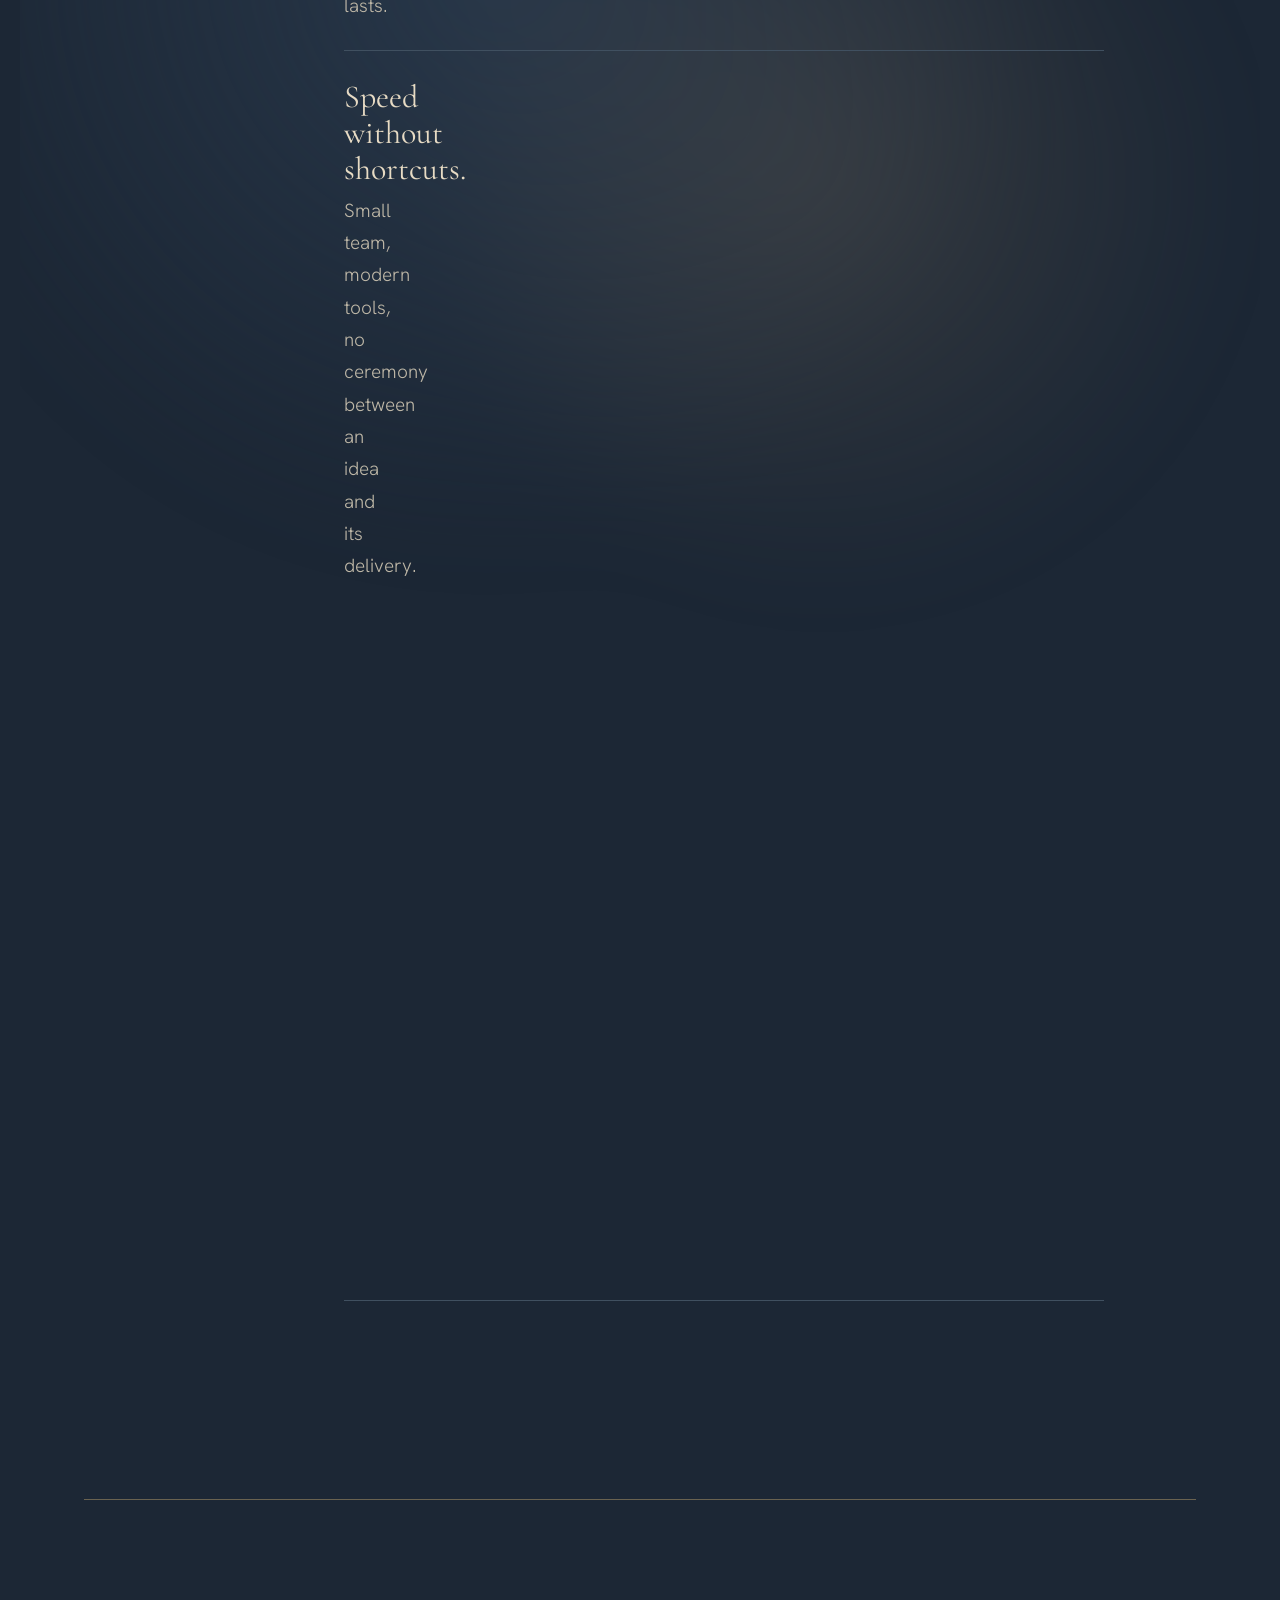
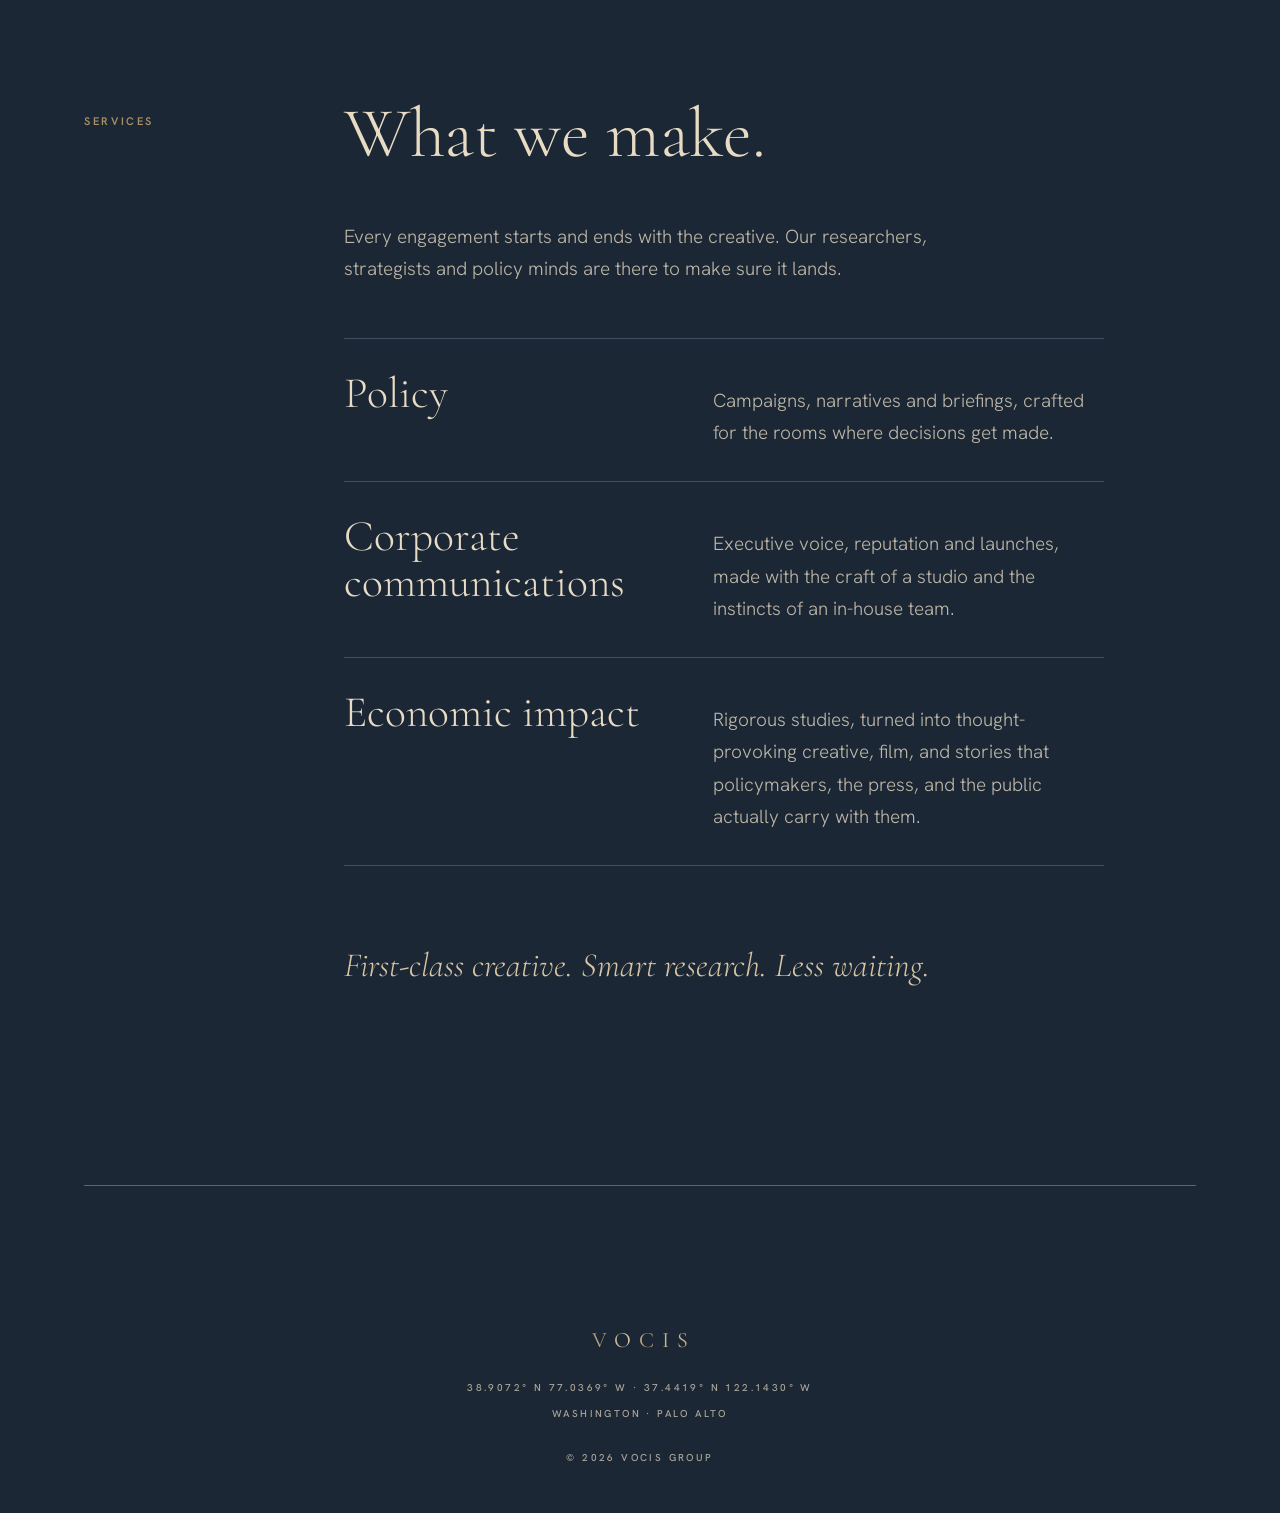
==== commit 5edf5ce5: "Hero tagline: Creative that moves decision makers Co-Authored-By: Claude Opus 5.5 <noreply@anthropic" ====
--- a/public/index.html
+++ b/public/index.html
@@ -4,7 +4,7 @@
   <meta charset="utf-8">
   <meta name="viewport" content="width=device-width, initial-scale=1, viewport-fit=cover">
   <title>VOCIS</title>
-  <meta name="description" content="VOCIS is a studio for policy, communications and economic impact. Creative results that move decision makers.">
+  <meta name="description" content="VOCIS is a studio for policy, communications and economic impact. Creative that moves decision makers.">
   <meta name="theme-color" content="#1C2735">
   <meta name="color-scheme" content="dark">
   <link rel="canonical" href="https://vocisgroup.com/">
@@ -13,14 +13,14 @@
   <meta property="og:url" content="https://vocisgroup.com/">
   <meta property="og:site_name" content="VOCIS">
   <meta property="og:title" content="VOCIS">
-  <meta property="og:description" content="Creative results that move decision makers.">
+  <meta property="og:description" content="Creative that moves decision makers.">
   <meta property="og:image" content="https://vocisgroup.com/assets/img/og-image.jpg">
   <meta property="og:image:width" content="1200">
   <meta property="og:image:height" content="630">
   <meta property="og:image:alt" content="The VOCIS wordmark on a dark navy field of soft light.">
   <meta name="twitter:card" content="summary_large_image">
   <meta name="twitter:title" content="VOCIS">
-  <meta name="twitter:description" content="Creative results that move decision makers.">
+  <meta name="twitter:description" content="Creative that moves decision makers.">
   <meta name="twitter:image" content="https://vocisgroup.com/assets/img/og-image.jpg">
 
   <link rel="icon" href="/favicon.ico" sizes="32x32">
@@ -54,7 +54,7 @@
     <div class="hero__veil" aria-hidden="true"></div>
     <div class="hero__content">
       <h1 class="hero__mark wm">VOCIS</h1>
-      <p class="hero__line">Creative results that move decision makers.</p>
+      <p class="hero__line">Creative that moves decision makers.</p>
       <p class="hero__focus label">Policy <span aria-hidden="true">·</span> Communications <span aria-hidden="true">·</span> Economic impact</p>
     </div>
     <p class="hero__coords label" aria-label="Washington, DC and Palo Alto">38.9072° N 77.0369° W <span aria-hidden="true">·</span> 37.4419° N 122.1430° W</p>
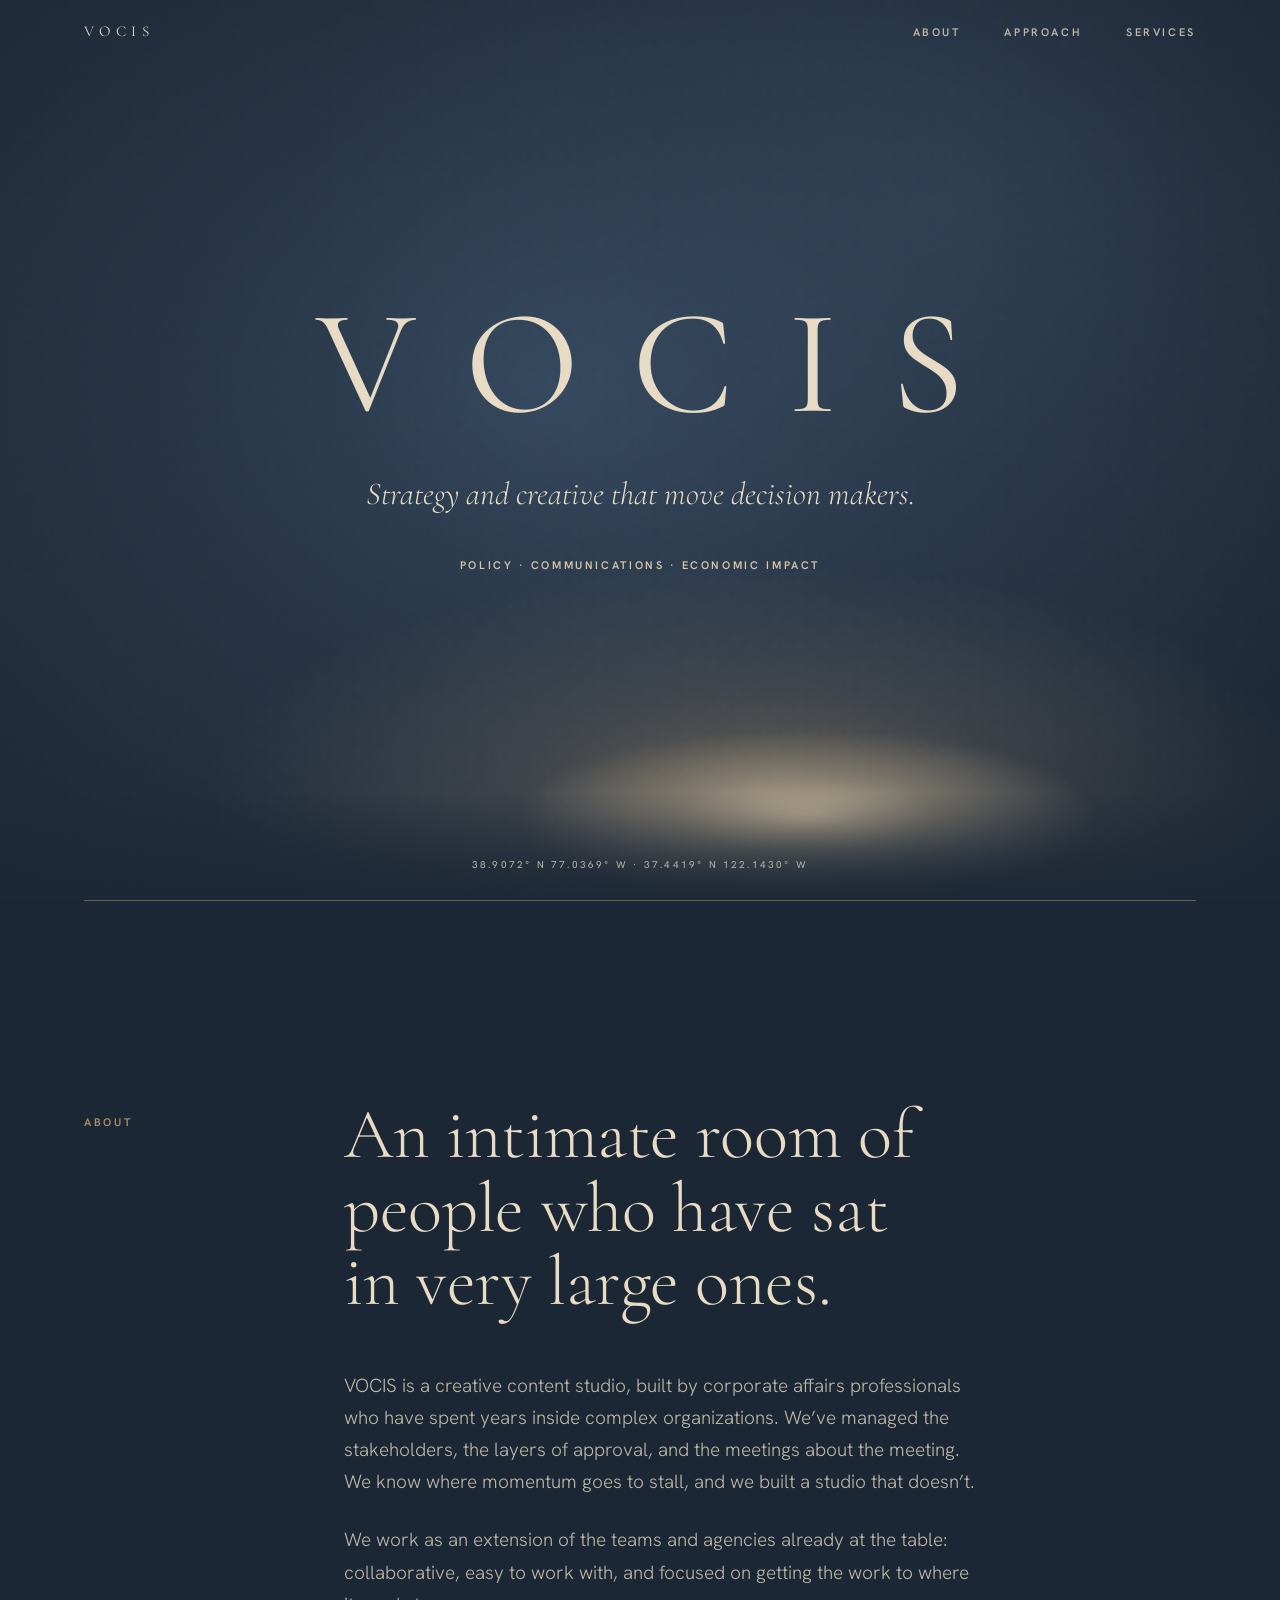
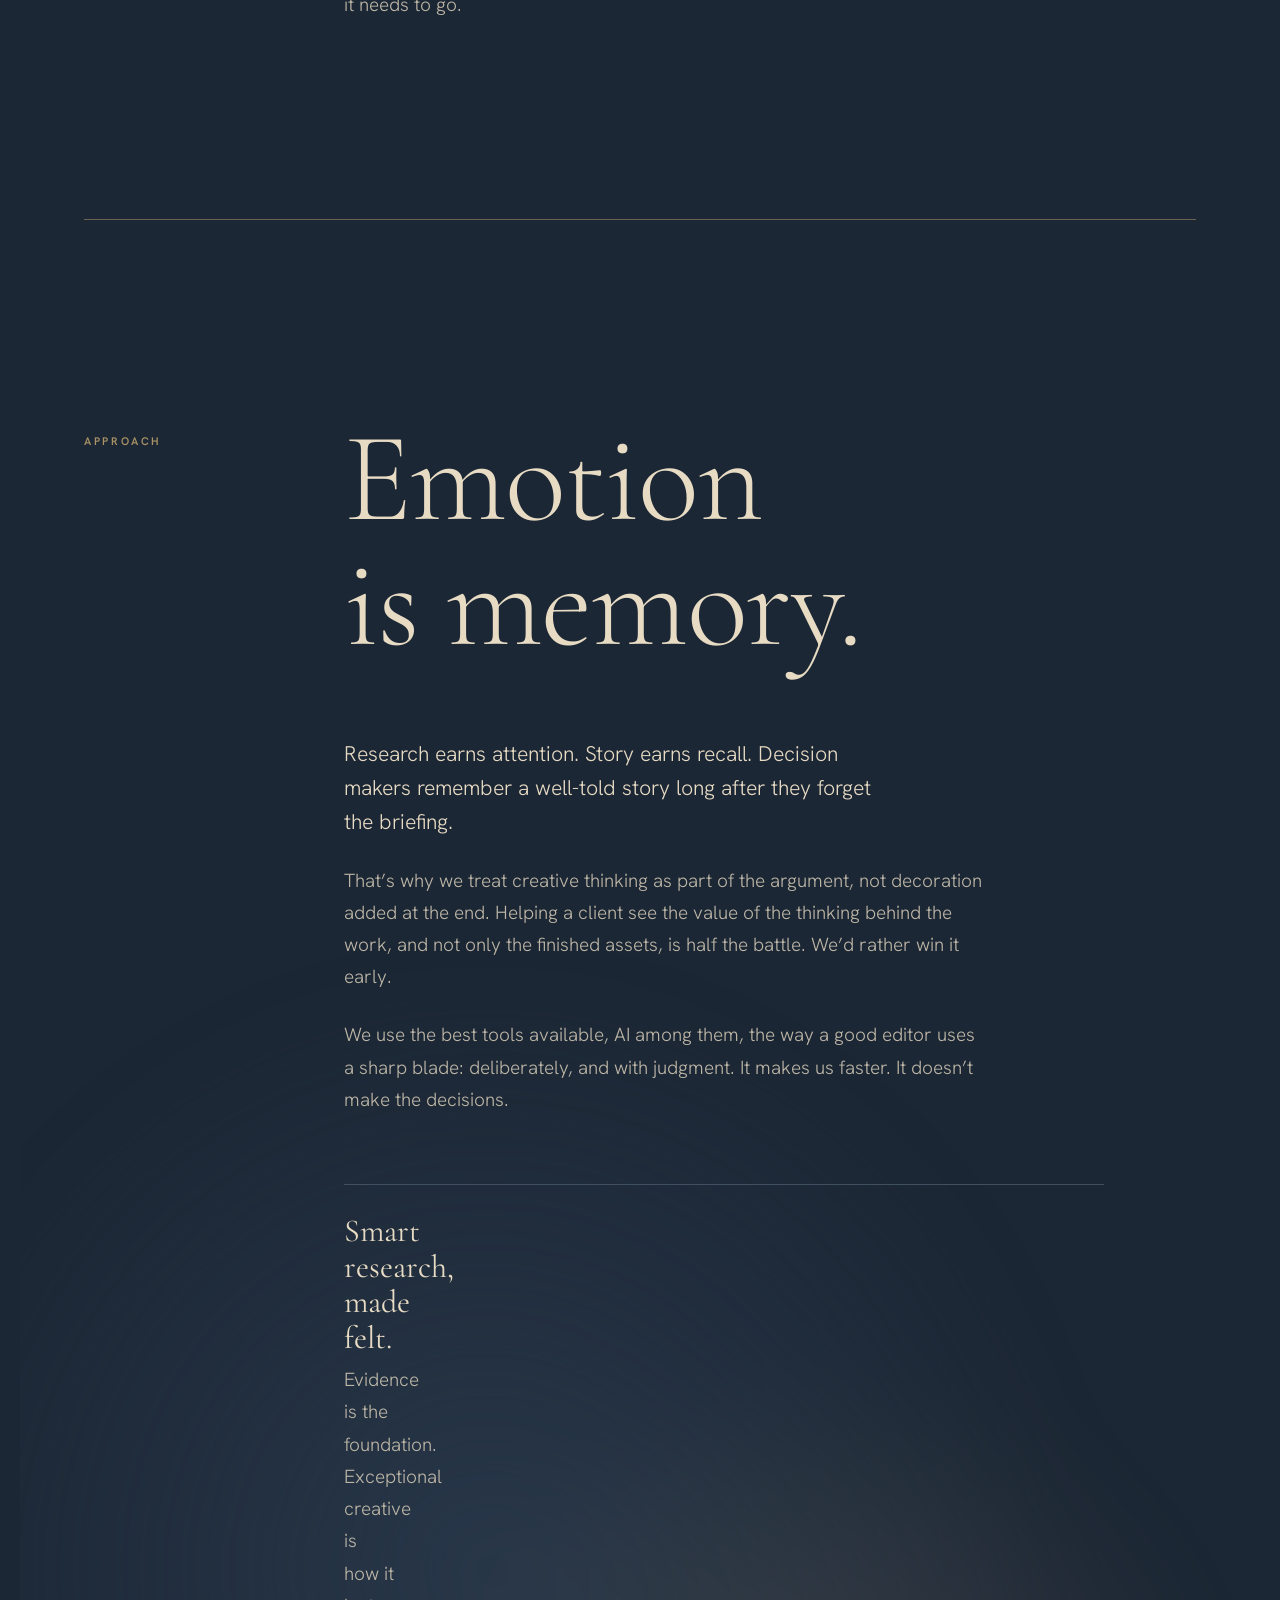
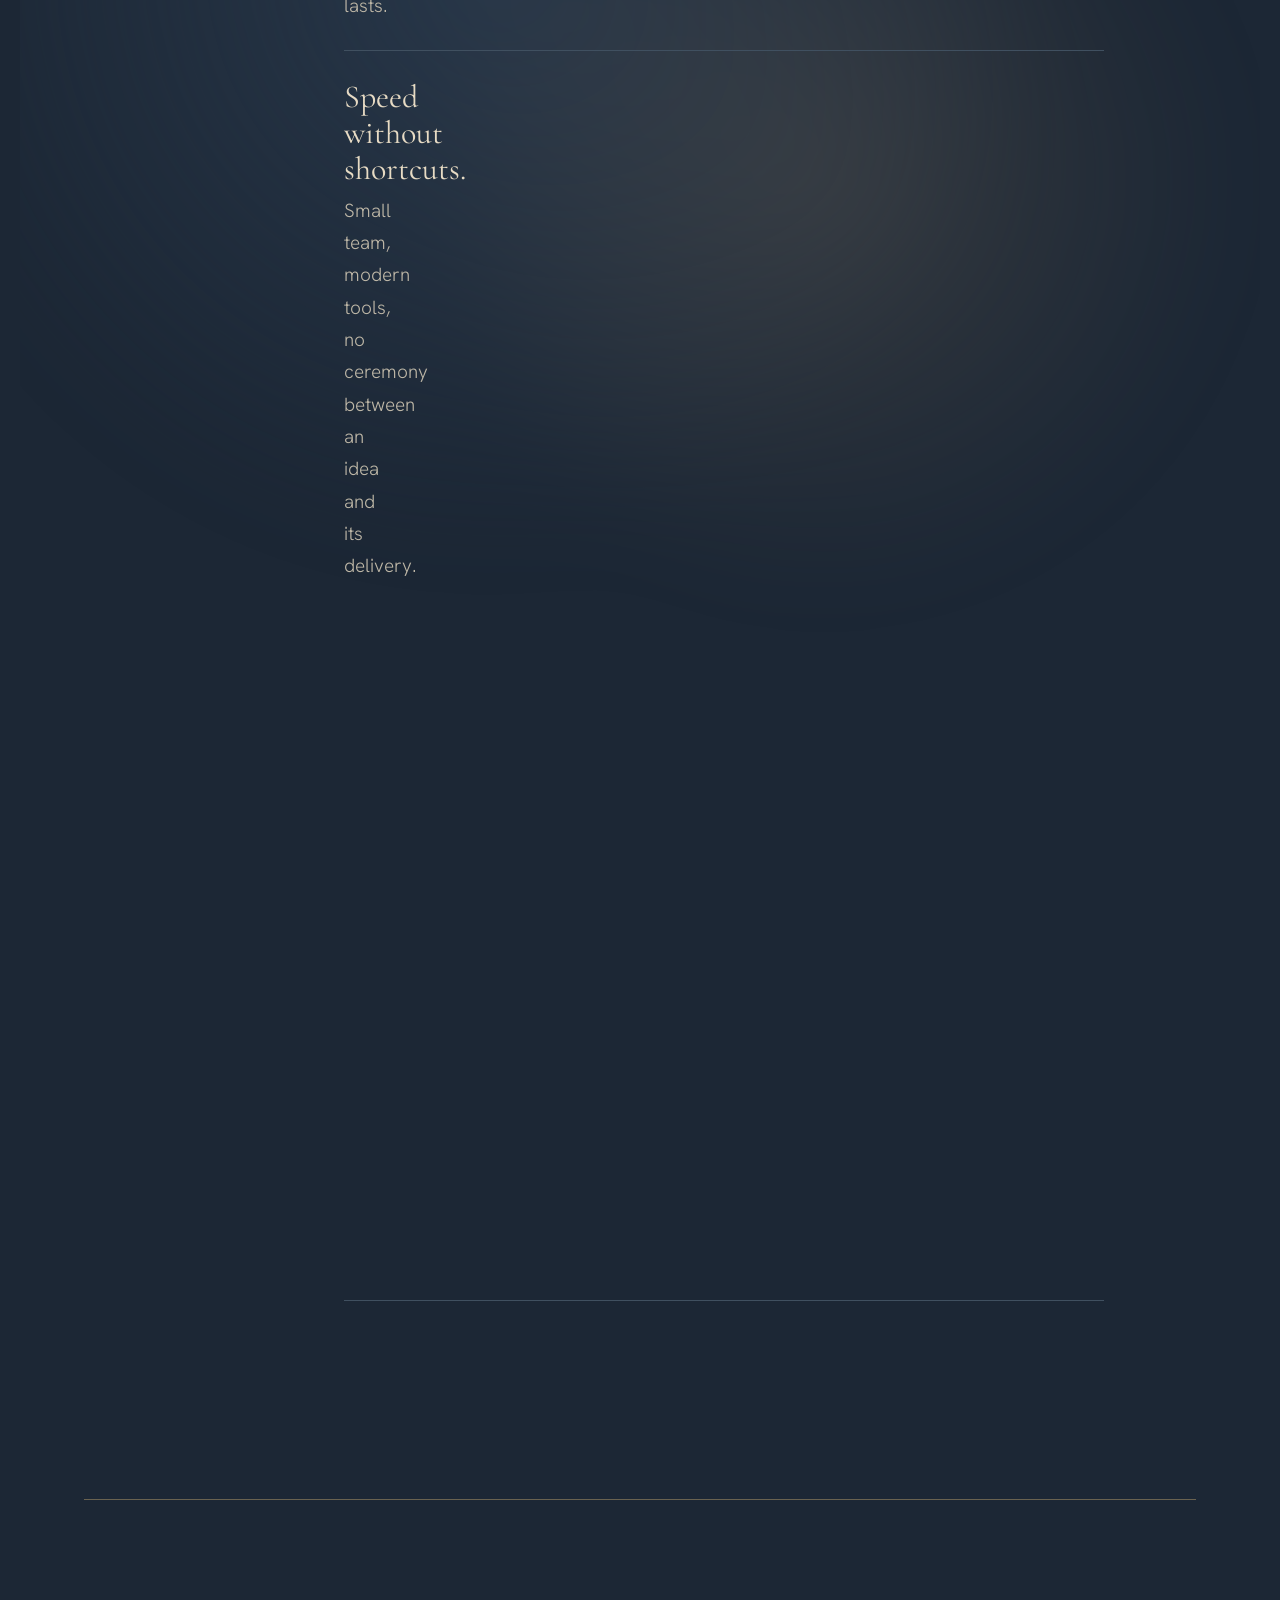
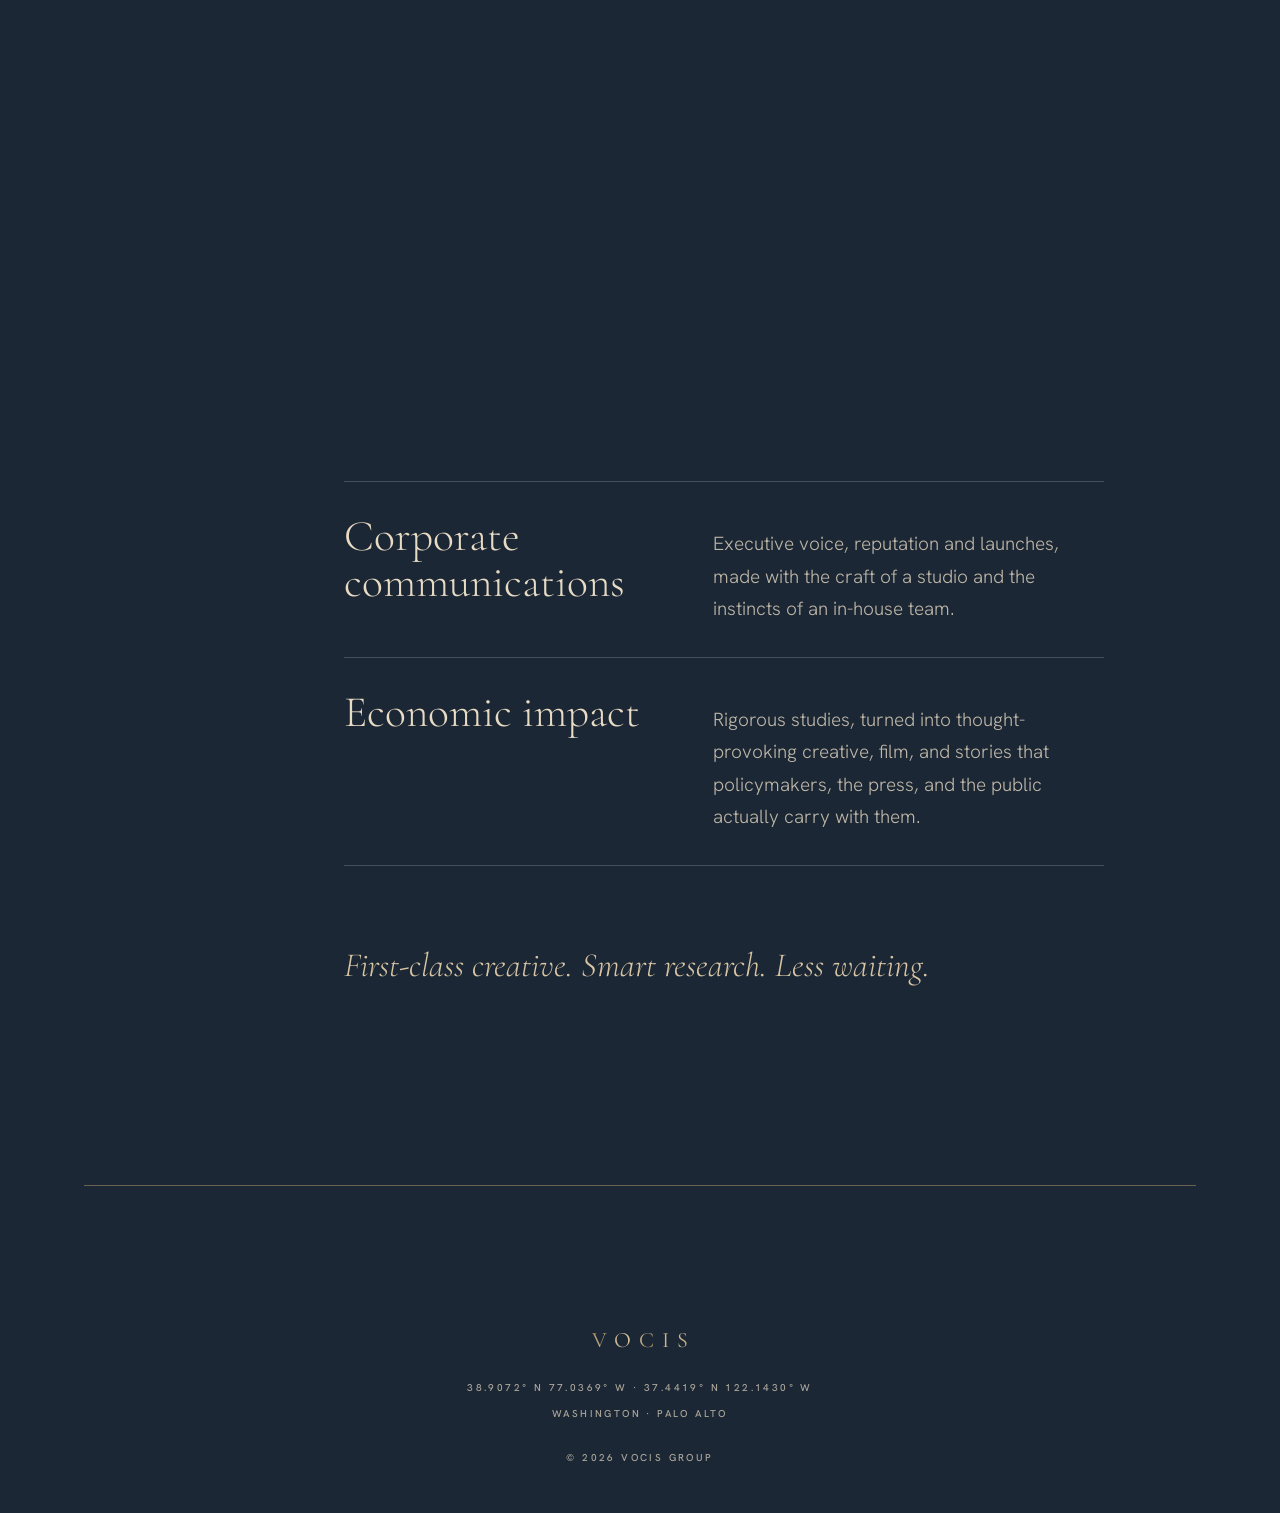
==== commit 1490ce8f: "Hero tagline: Strategy and creative that move decision makers Co-Authored-By: Claude Opus 5.5 <norep" ====
--- a/public/index.html
+++ b/public/index.html
@@ -4,7 +4,7 @@
   <meta charset="utf-8">
   <meta name="viewport" content="width=device-width, initial-scale=1, viewport-fit=cover">
   <title>VOCIS</title>
-  <meta name="description" content="VOCIS is a studio for policy, communications and economic impact. Creative that moves decision makers.">
+  <meta name="description" content="VOCIS is a studio for policy, communications and economic impact. Strategy and creative that move decision makers.">
   <meta name="theme-color" content="#1C2735">
   <meta name="color-scheme" content="dark">
   <link rel="canonical" href="https://vocisgroup.com/">
@@ -13,14 +13,14 @@
   <meta property="og:url" content="https://vocisgroup.com/">
   <meta property="og:site_name" content="VOCIS">
   <meta property="og:title" content="VOCIS">
-  <meta property="og:description" content="Creative that moves decision makers.">
+  <meta property="og:description" content="Strategy and creative that move decision makers.">
   <meta property="og:image" content="https://vocisgroup.com/assets/img/og-image.jpg">
   <meta property="og:image:width" content="1200">
   <meta property="og:image:height" content="630">
   <meta property="og:image:alt" content="The VOCIS wordmark on a dark navy field of soft light.">
   <meta name="twitter:card" content="summary_large_image">
   <meta name="twitter:title" content="VOCIS">
-  <meta name="twitter:description" content="Creative that moves decision makers.">
+  <meta name="twitter:description" content="Strategy and creative that move decision makers.">
   <meta name="twitter:image" content="https://vocisgroup.com/assets/img/og-image.jpg">
 
   <link rel="icon" href="/favicon.ico" sizes="32x32">
@@ -54,7 +54,7 @@
     <div class="hero__veil" aria-hidden="true"></div>
     <div class="hero__content">
       <h1 class="hero__mark wm">VOCIS</h1>
-      <p class="hero__line">Creative that moves decision makers.</p>
+      <p class="hero__line">Strategy and creative that move decision makers.</p>
       <p class="hero__focus label">Policy <span aria-hidden="true">·</span> Communications <span aria-hidden="true">·</span> Economic impact</p>
     </div>
     <p class="hero__coords label" aria-label="Washington, DC and Palo Alto">38.9072° N 77.0369° W <span aria-hidden="true">·</span> 37.4419° N 122.1430° W</p>
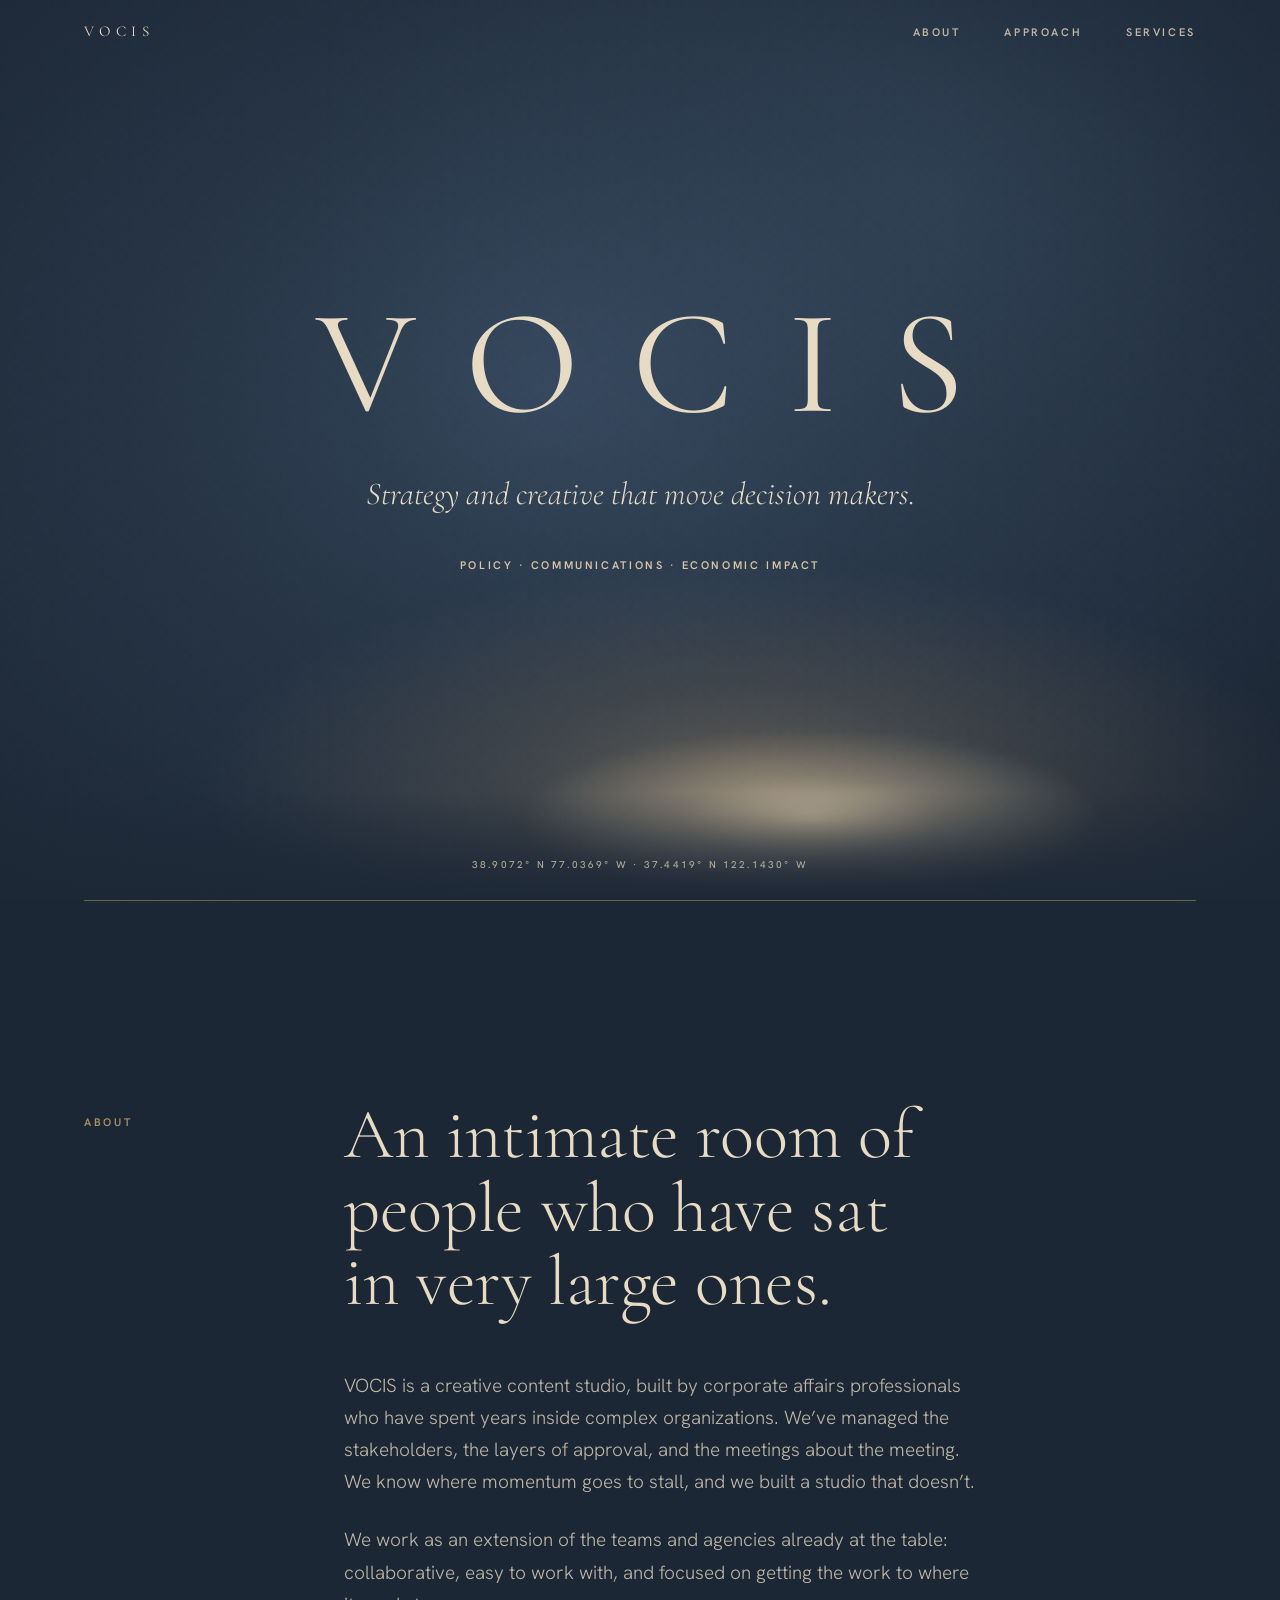
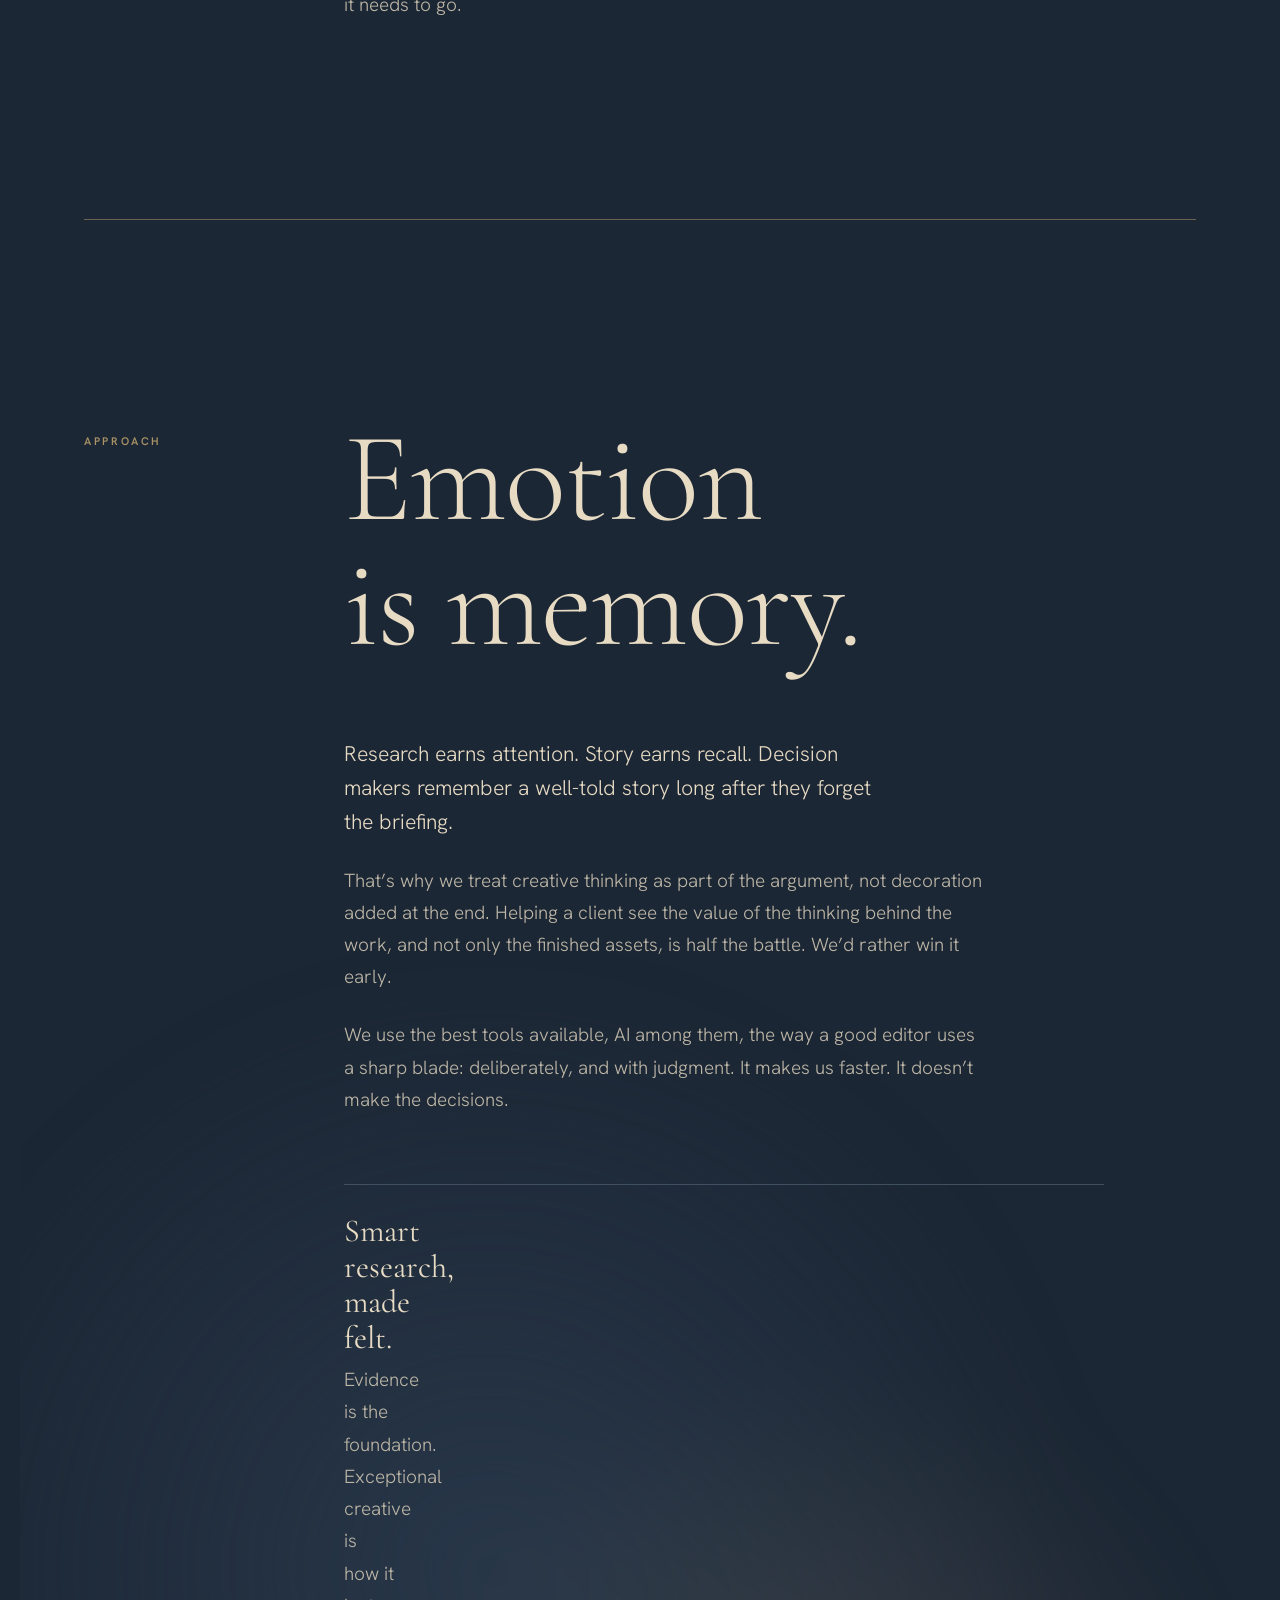
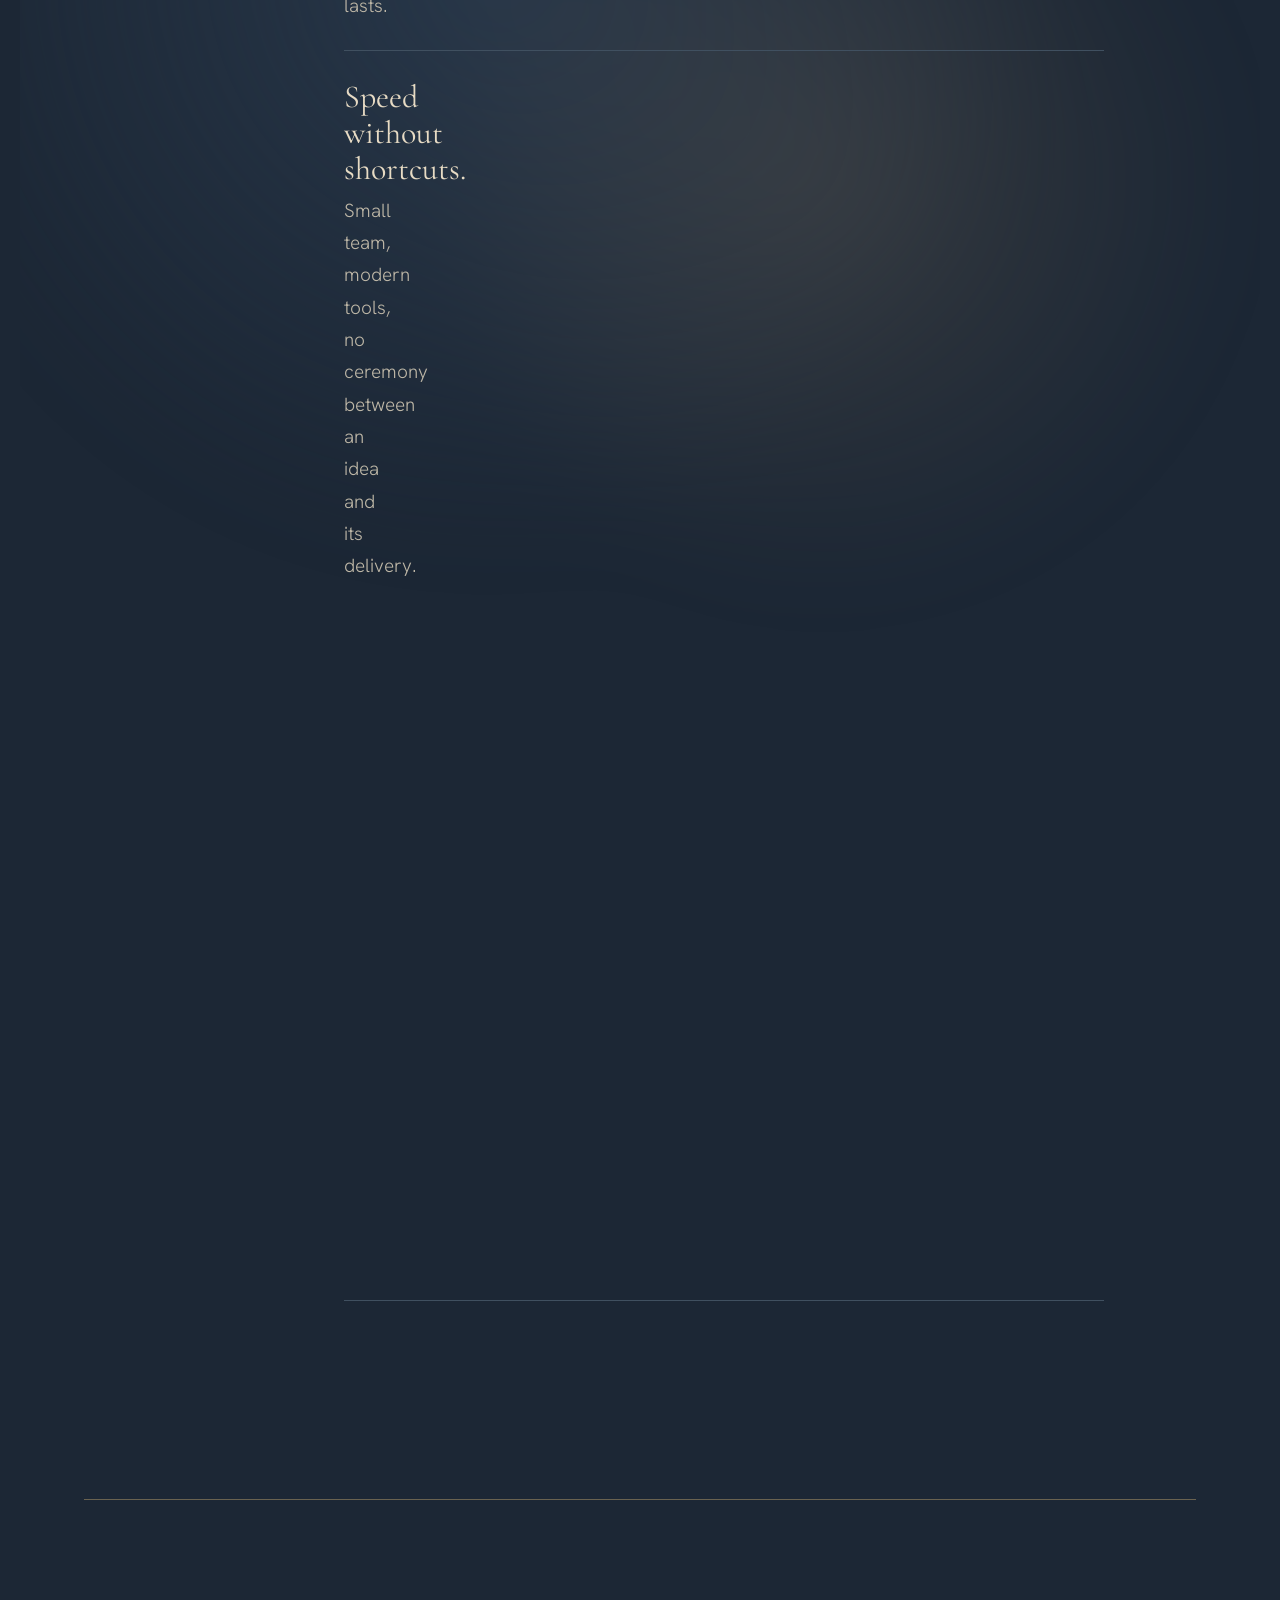
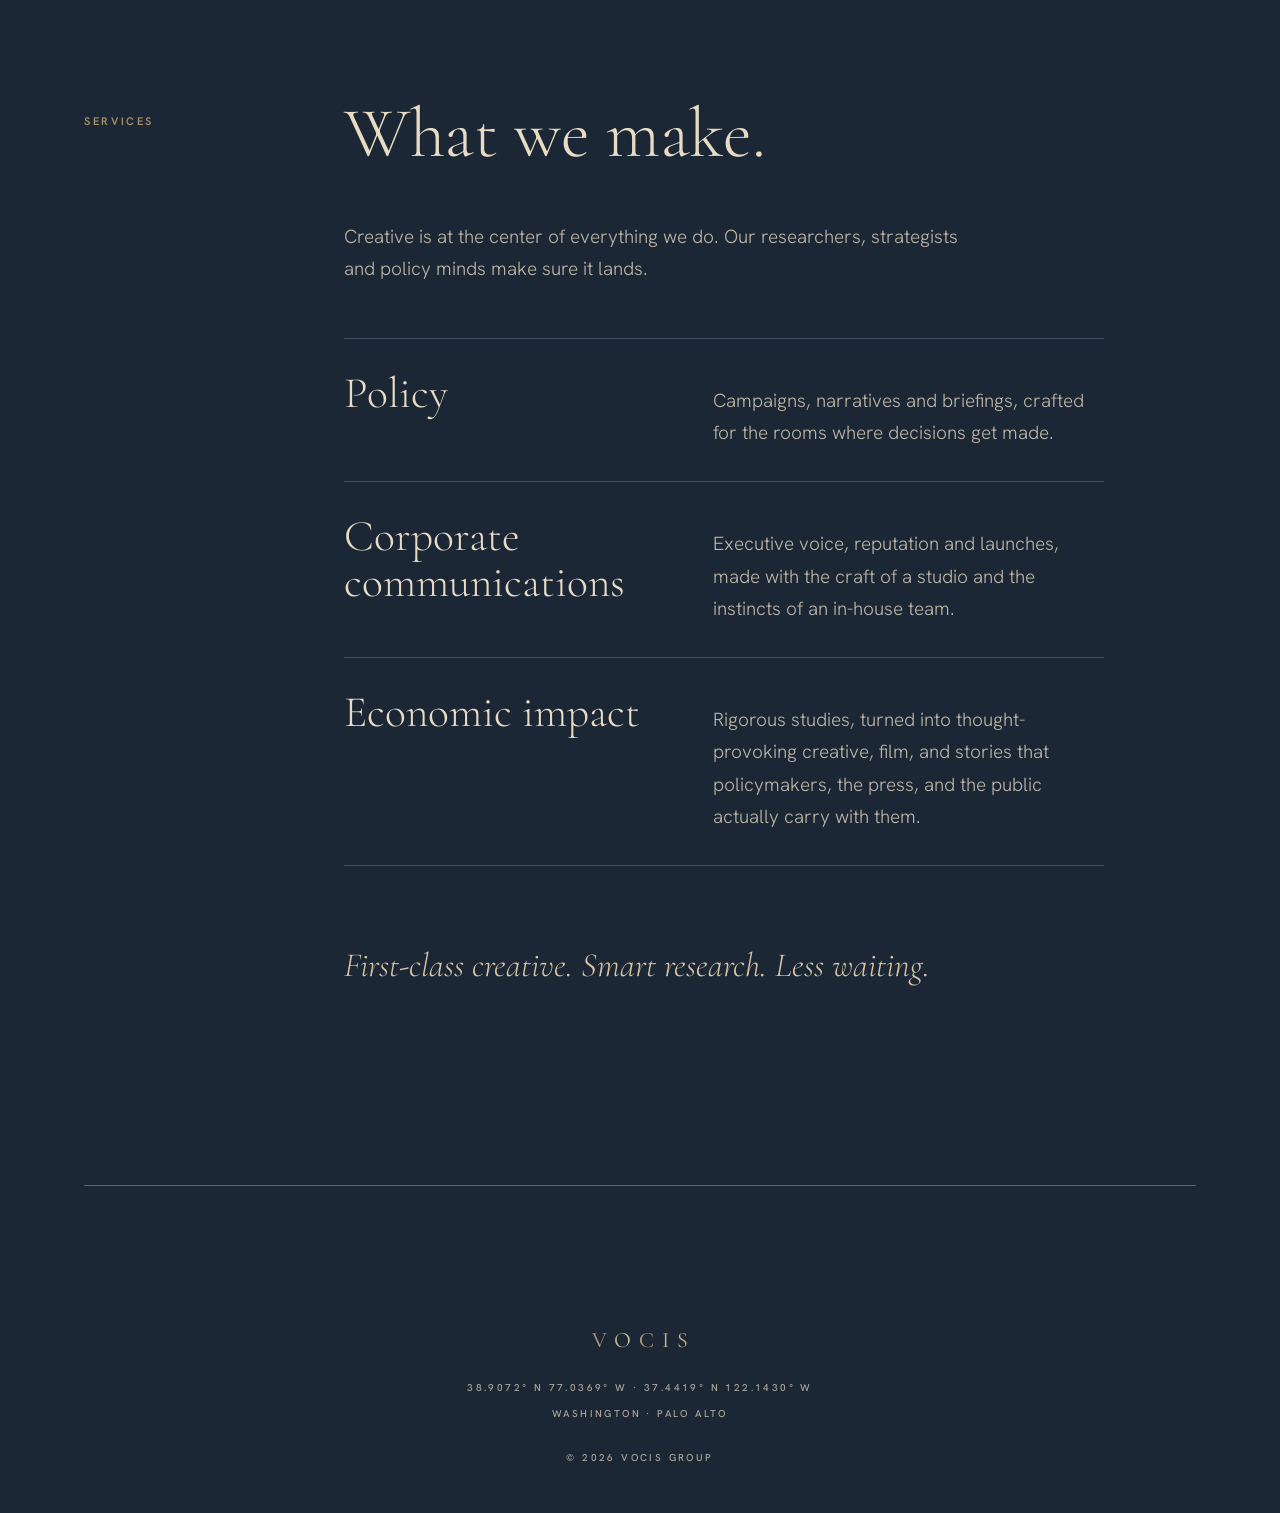
==== commit 769c8a8c: "Copy: Services intro fits strategy-only engagements Co-Authored-By: Claude Opus 5.5 <noreply@anthrop" ====
--- a/public/index.html
+++ b/public/index.html
@@ -113,7 +113,7 @@
       </div>
       <div class="chapter__body">
         <h2 class="display" id="services-title" data-reveal>What we make.</h2>
-        <p data-reveal>Every engagement starts and ends with the creative. Our researchers, strategists and policy minds are there to make sure it lands.</p>
+        <p data-reveal>Creative is at the center of everything we do. Our researchers, strategists and policy minds make sure it lands.</p>
         <dl class="services">
           <div data-reveal>
             <dt>Policy</dt>
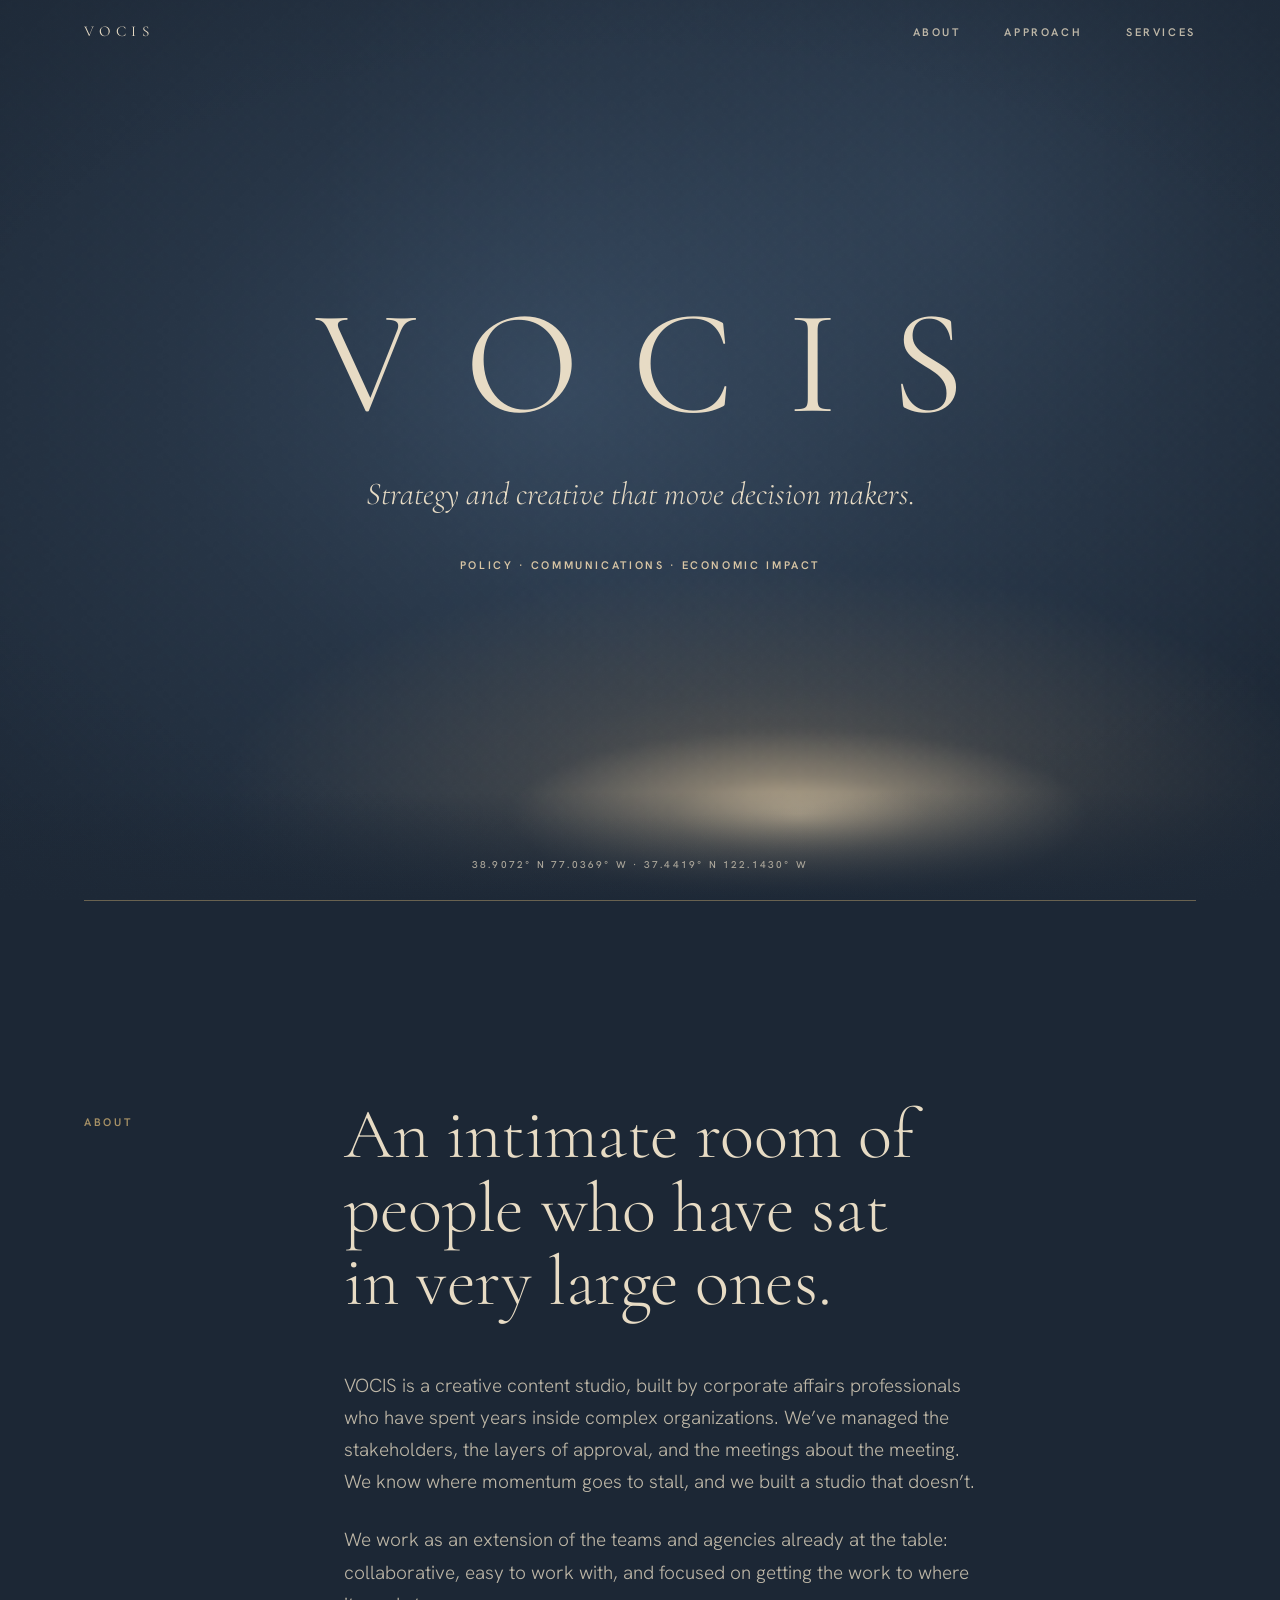
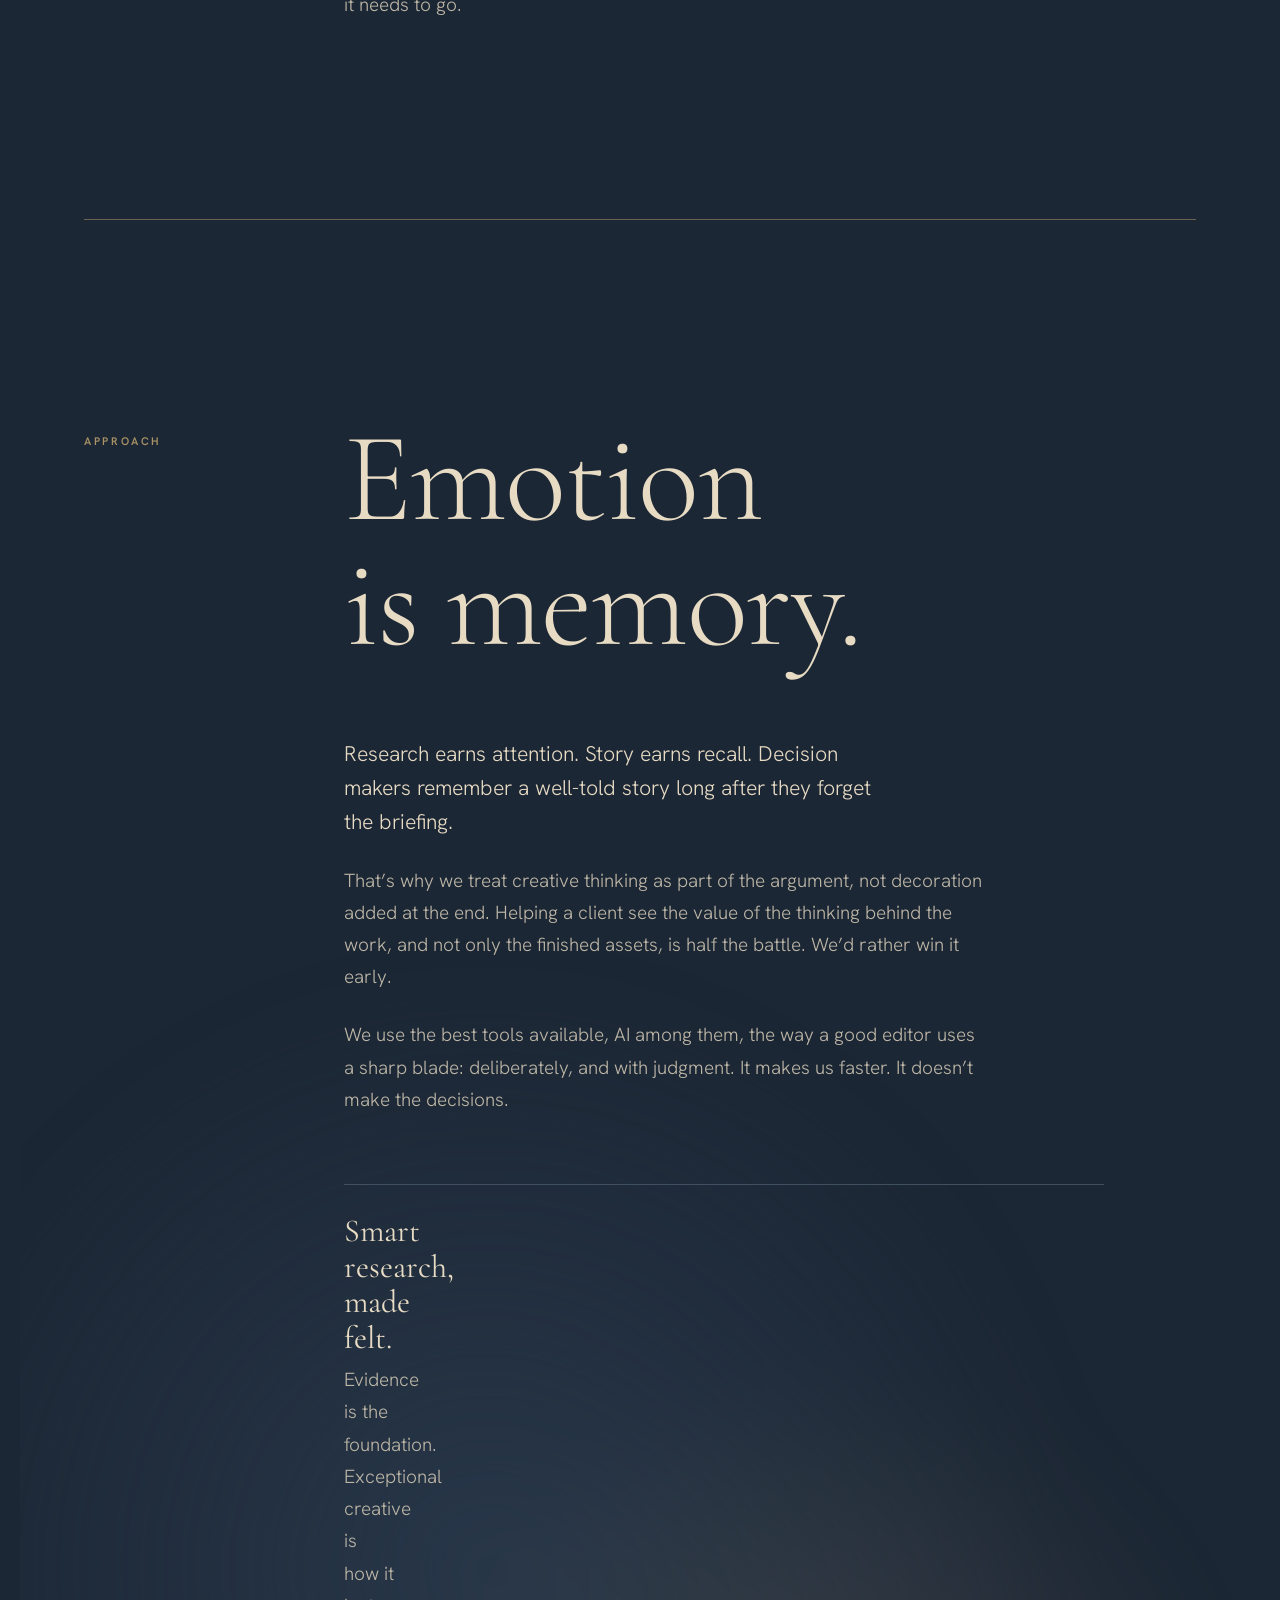
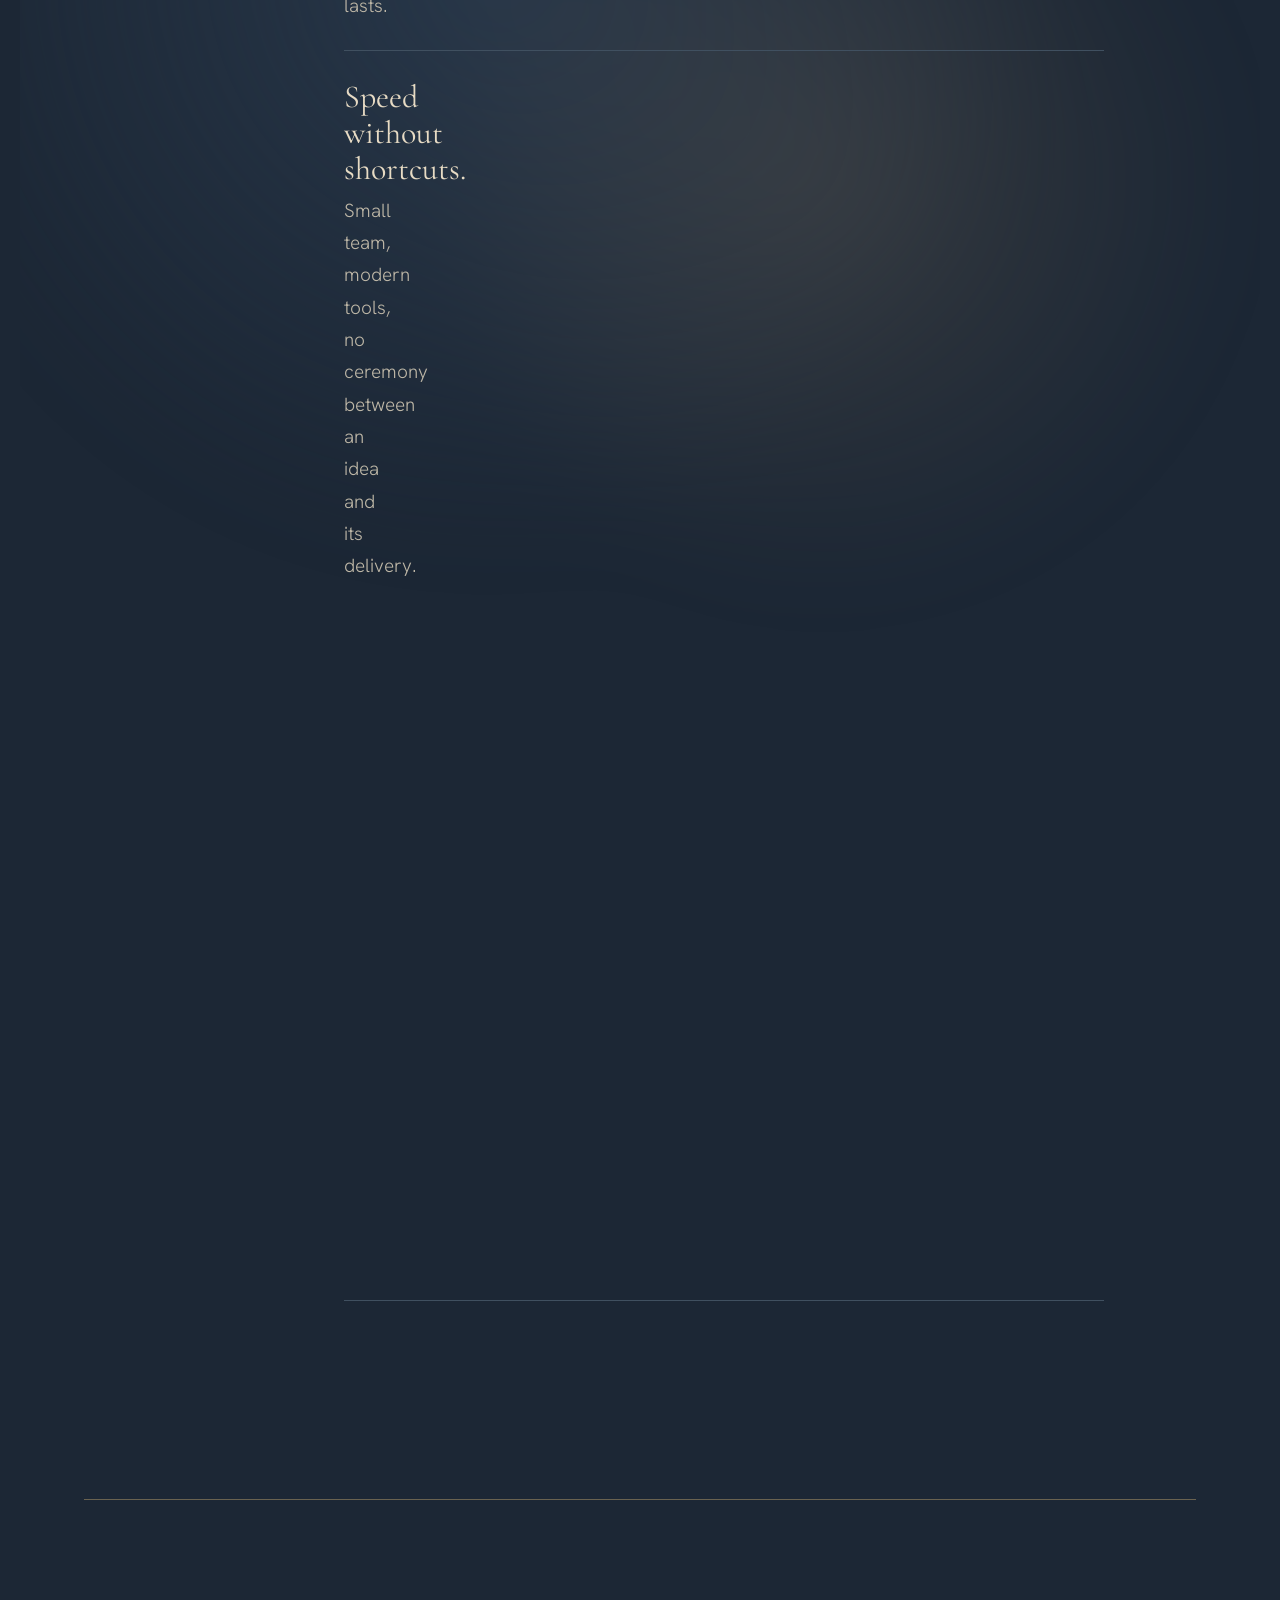
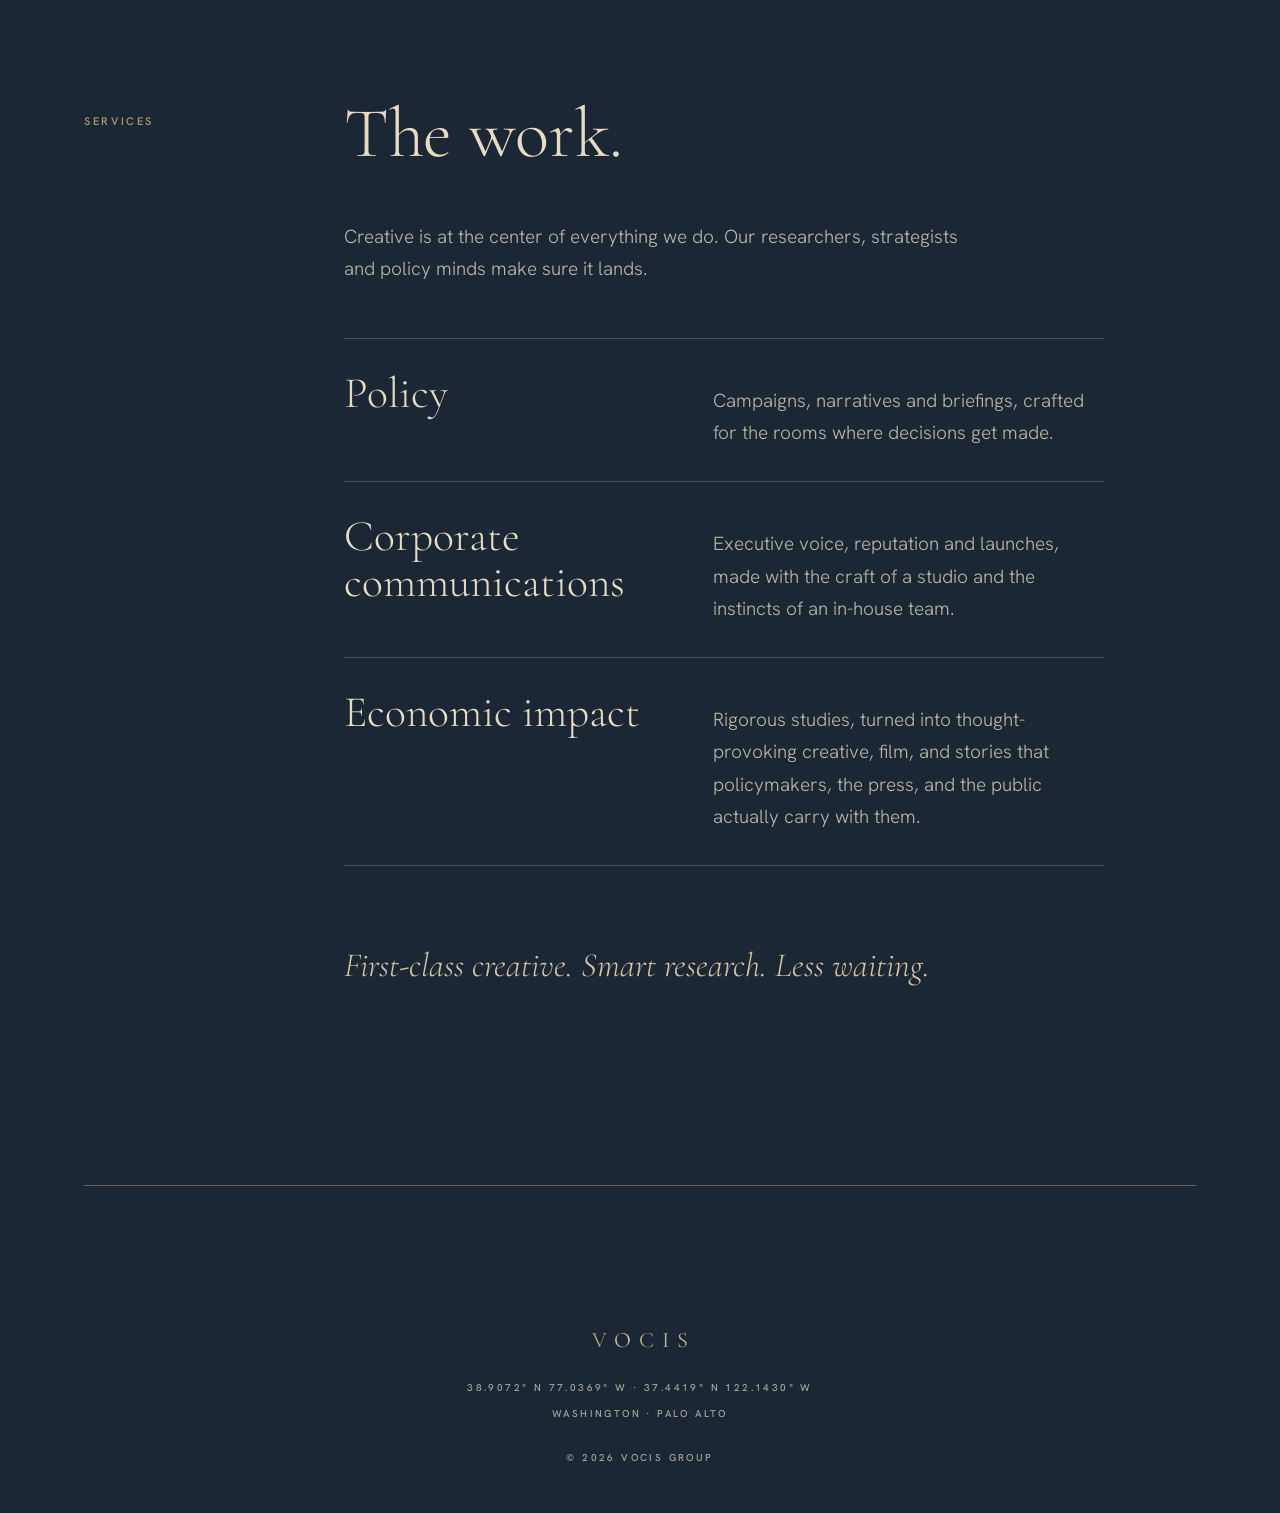
==== commit b3439d6d: "Services heading: The work. Co-Authored-By: Claude Opus 5.5 <noreply@anthropic.com> Claude-Session: " ====
--- a/public/index.html
+++ b/public/index.html
@@ -112,7 +112,7 @@
         <span class="label">Services</span>
       </div>
       <div class="chapter__body">
-        <h2 class="display" id="services-title" data-reveal>What we make.</h2>
+        <h2 class="display" id="services-title" data-reveal>The work.</h2>
         <p data-reveal>Creative is at the center of everything we do. Our researchers, strategists and policy minds make sure it lands.</p>
         <dl class="services">
           <div data-reveal>
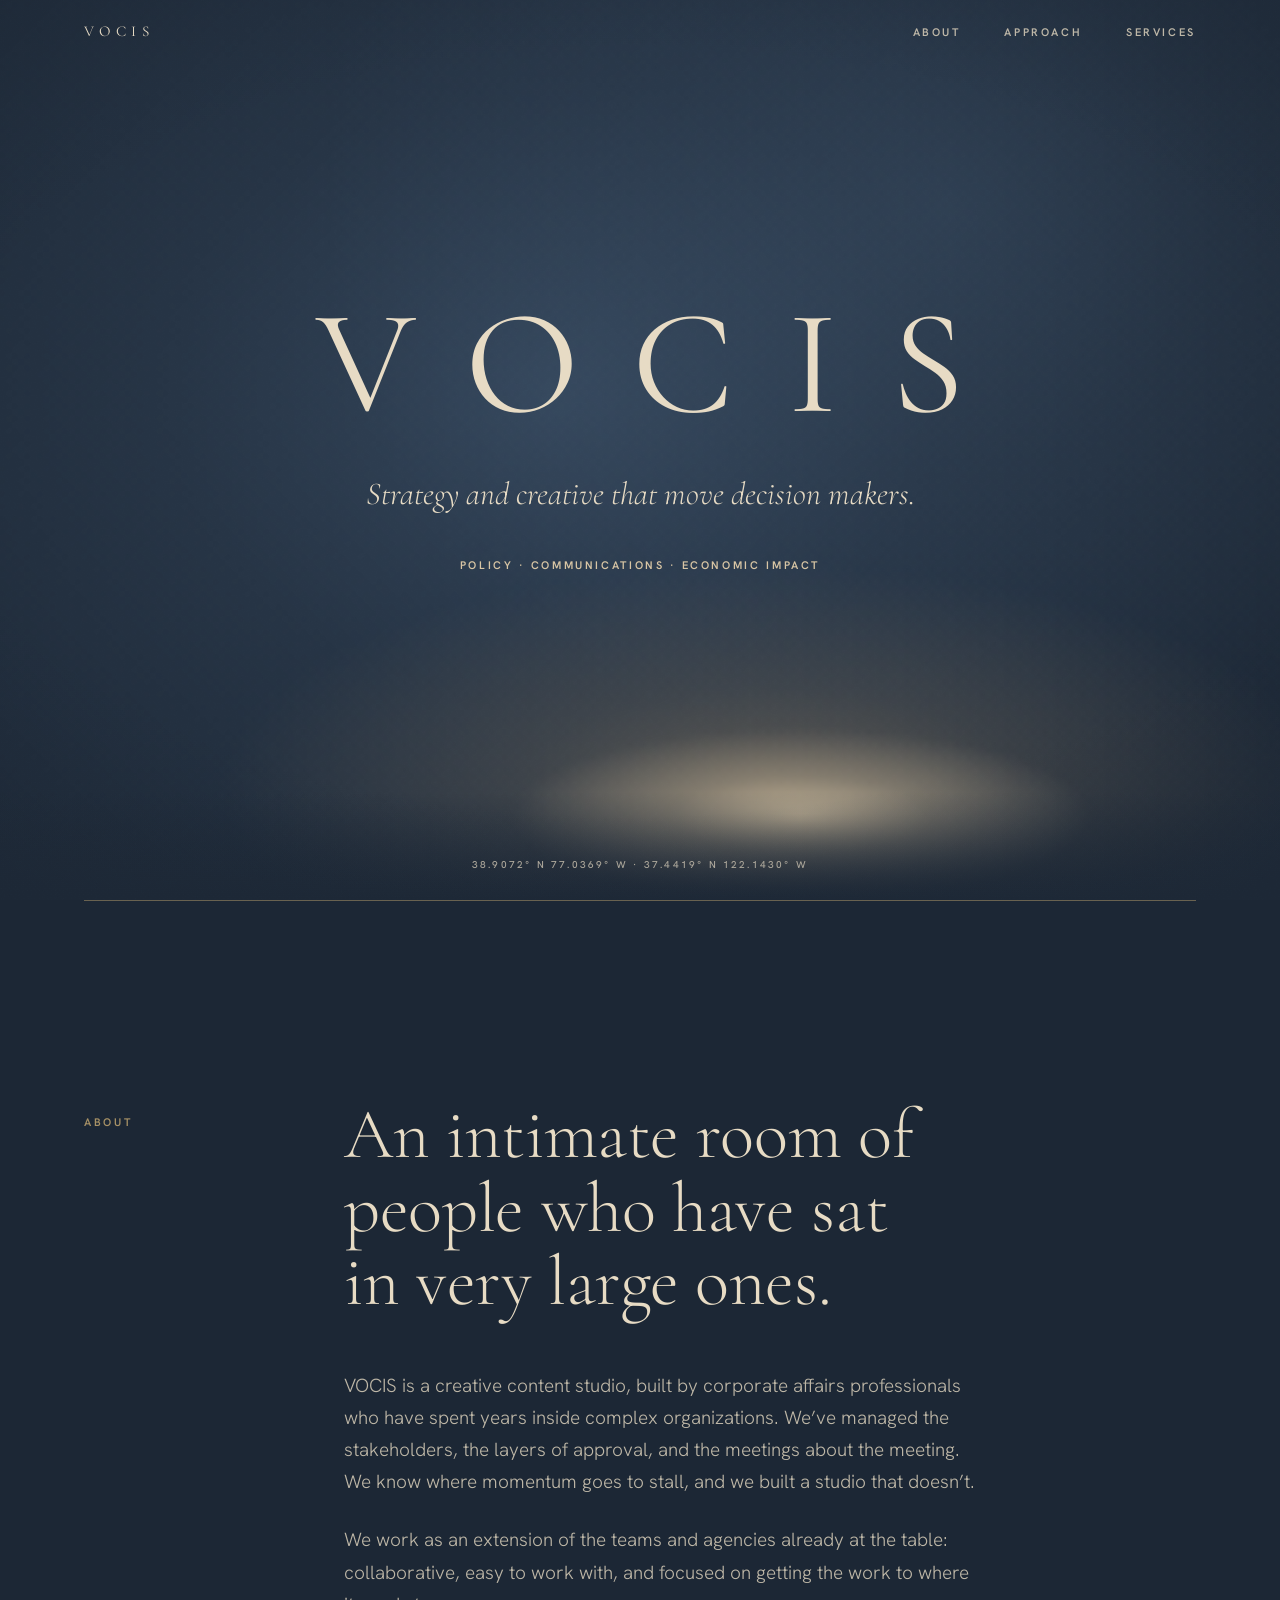
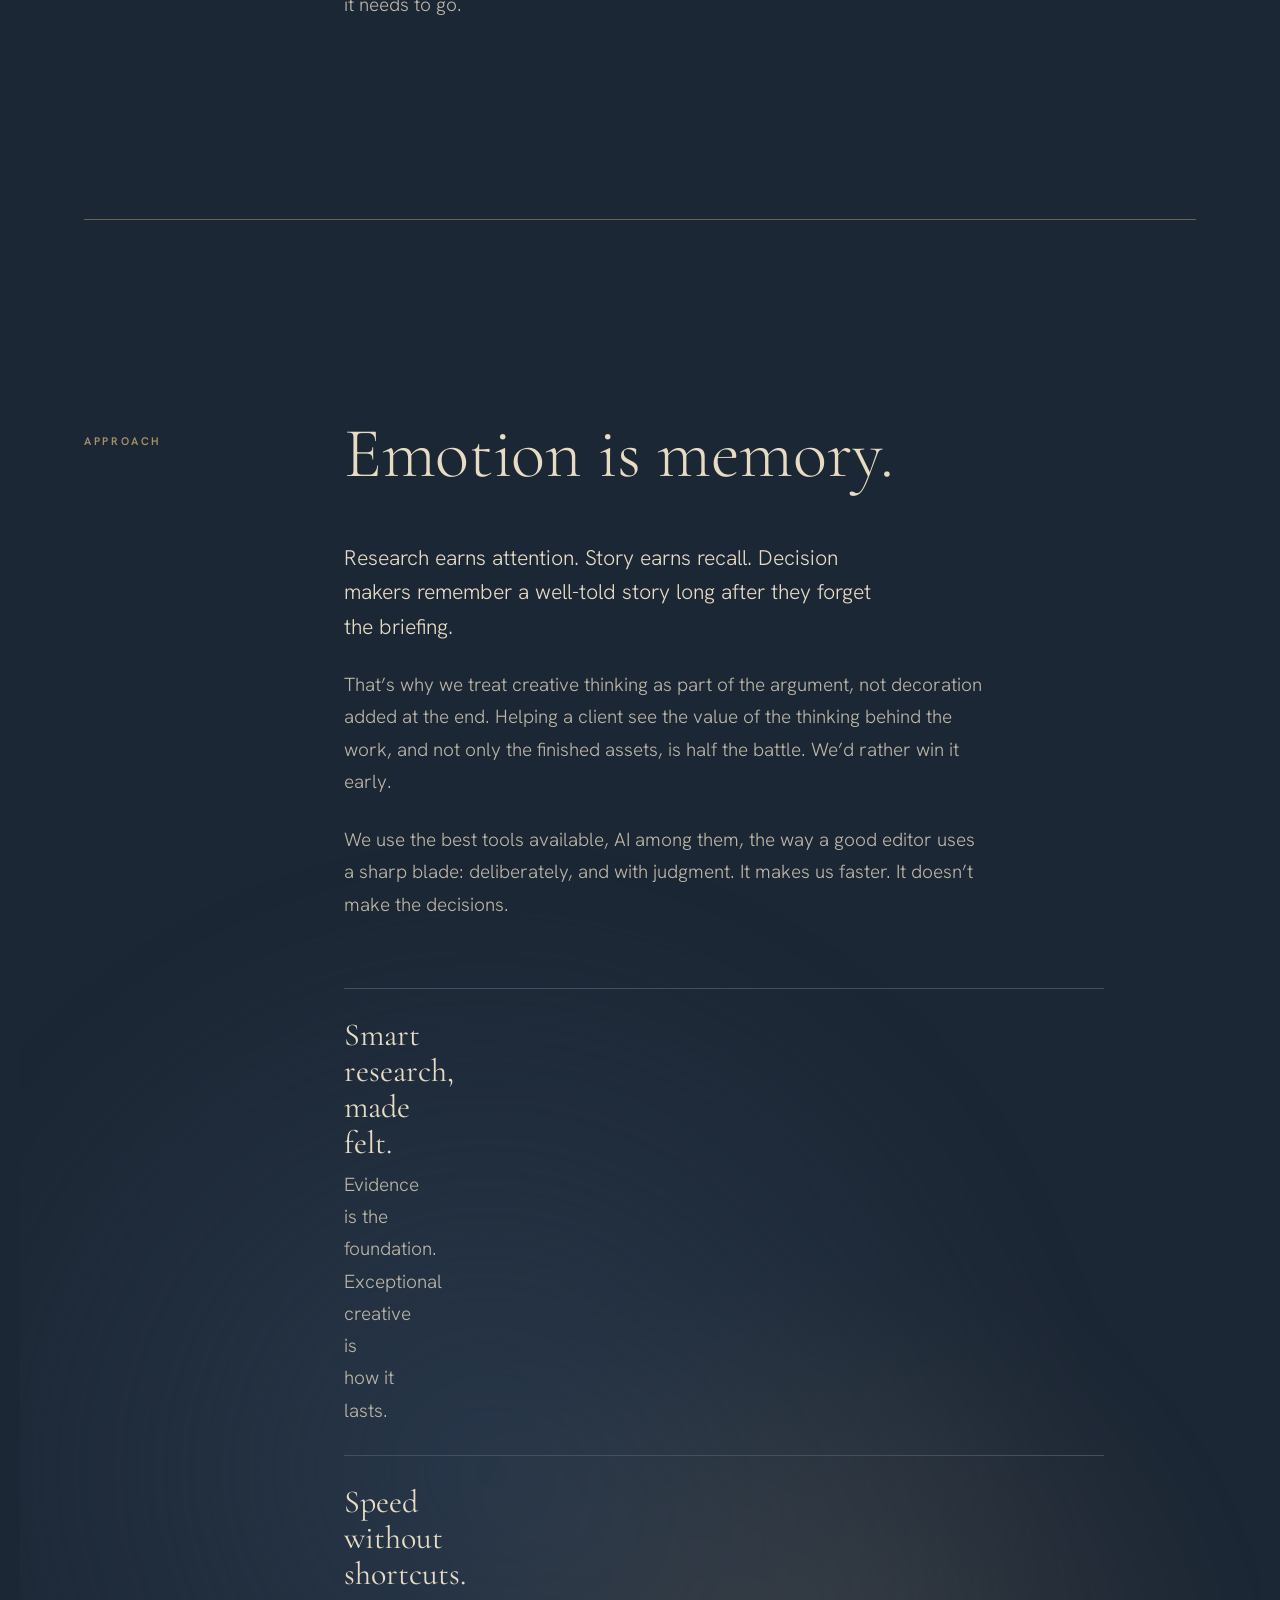
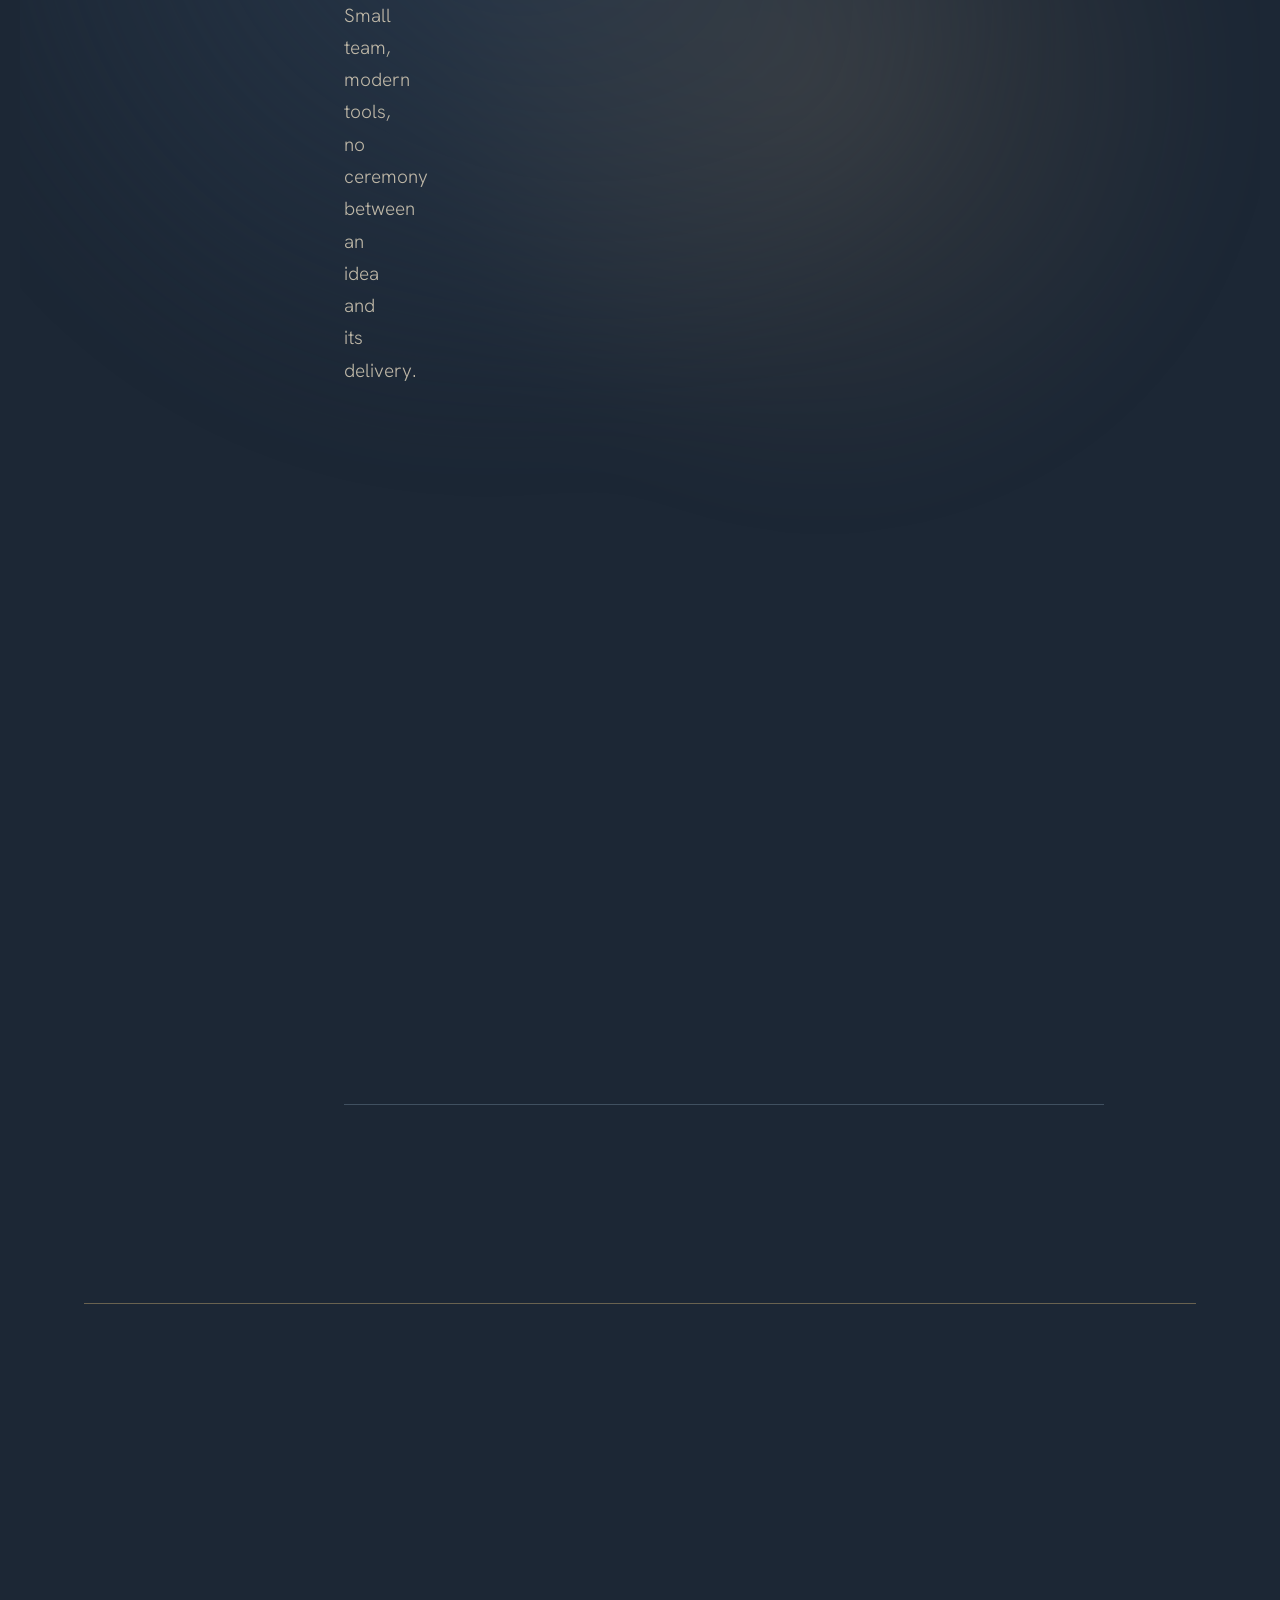
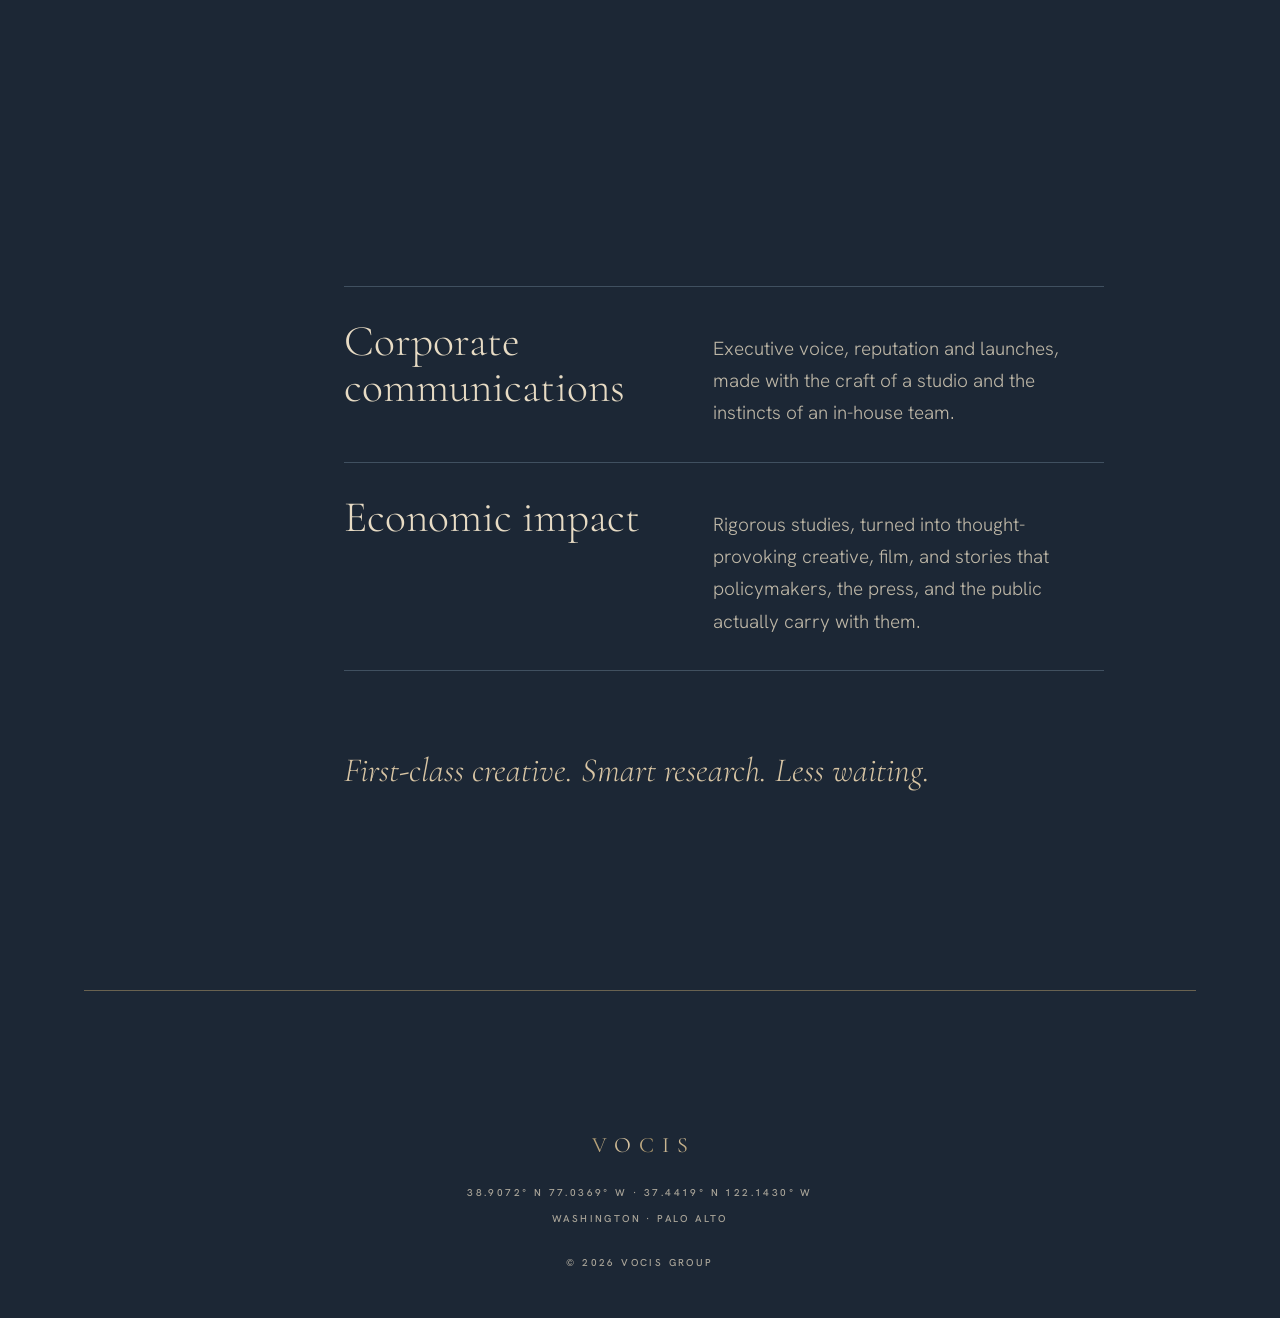
==== commit 5682eb0c: "Standardize section headline sizes Co-Authored-By: Claude Opus 5.5 <noreply@anthropic.com> Claude-Se" ====
--- a/public/index.html
+++ b/public/index.html
@@ -79,7 +79,7 @@
         <span class="label">Approach</span>
       </div>
       <div class="chapter__body">
-        <h2 class="display display--xl" id="approach-title" data-reveal>Emotion is memory.</h2>
+        <h2 class="display" id="approach-title" data-reveal>Emotion is memory.</h2>
         <p class="lede" data-reveal>Research earns attention. Story earns recall. Decision makers remember a well-told story long after they forget the briefing.</p>
         <p data-reveal>That’s why we treat creative thinking as part of the argument, not decoration added at the end. Helping a client see the value of the thinking behind the work, and not only the finished assets, is half the battle. We’d rather win it early.</p>
         <p data-reveal>We use the best tools available, AI among them, the way a good editor uses a sharp blade: deliberately, and with judgment. It makes us faster. It doesn’t make the decisions.</p>
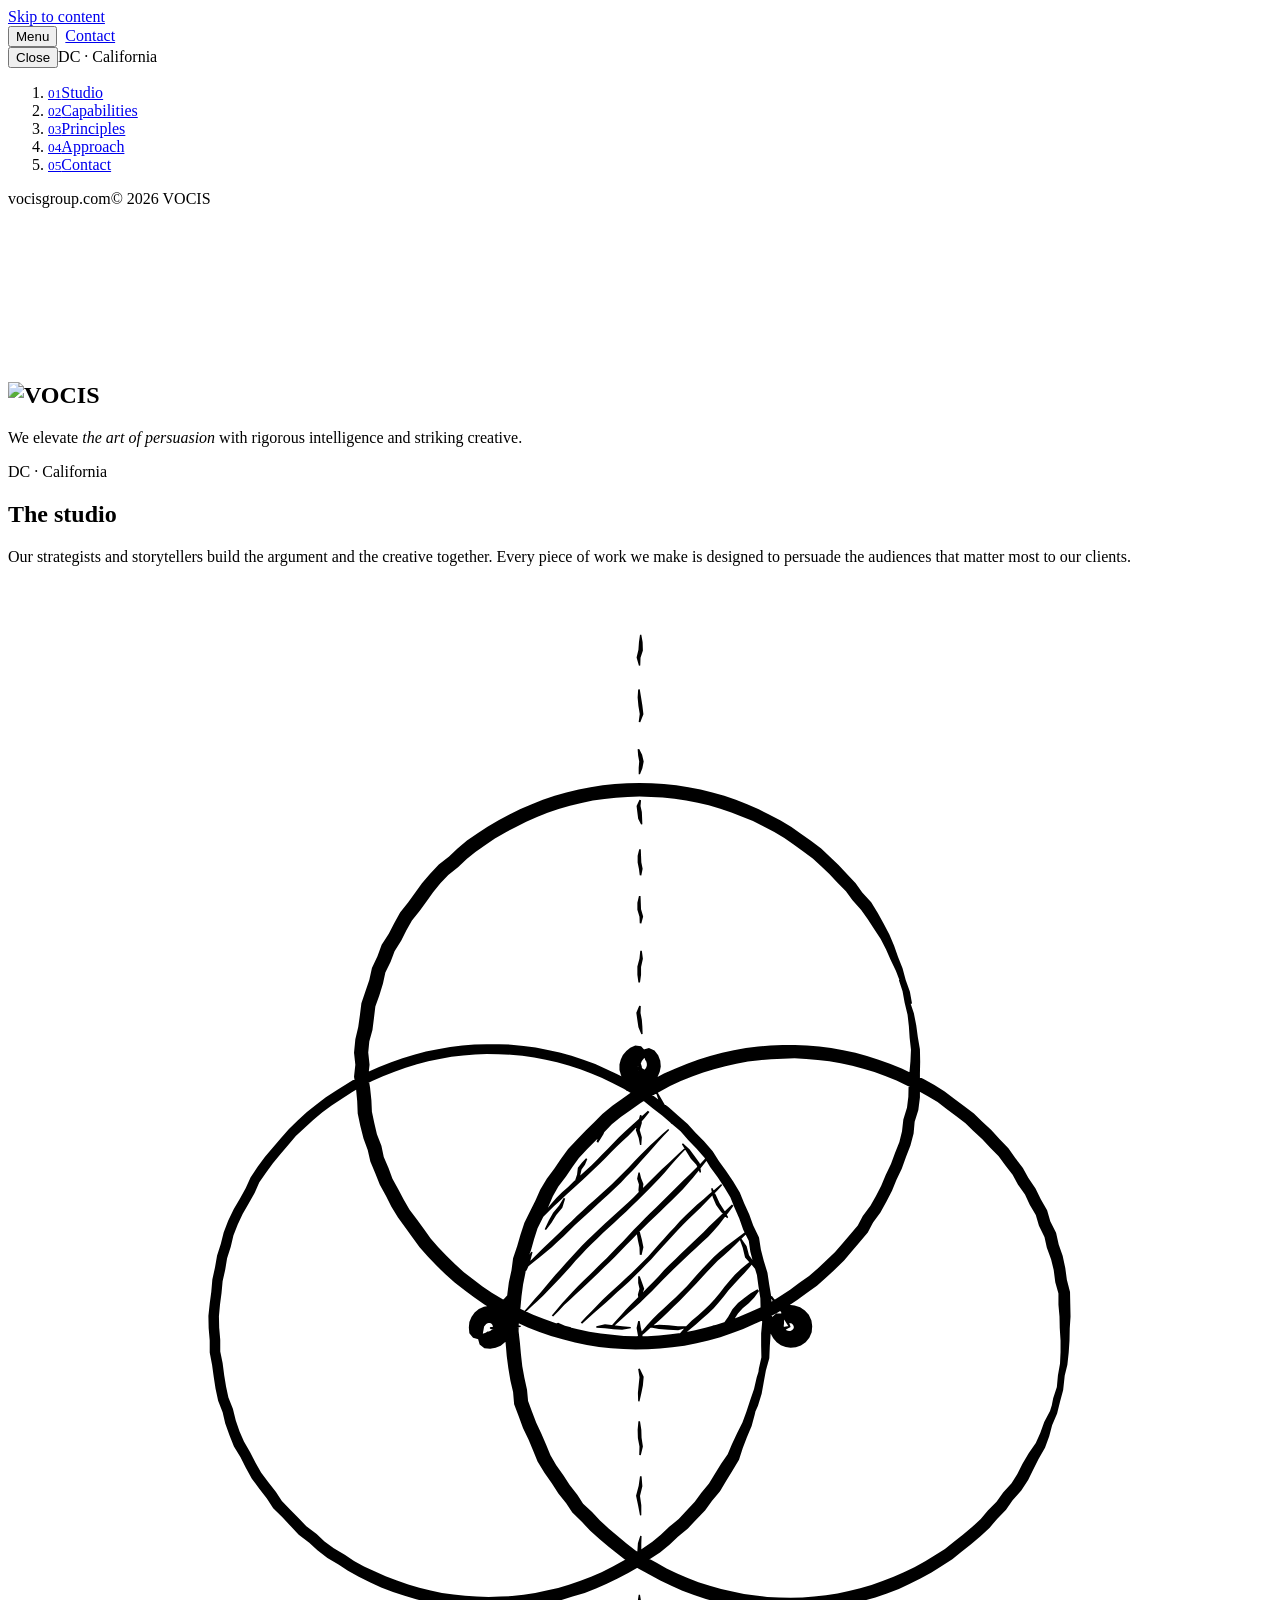
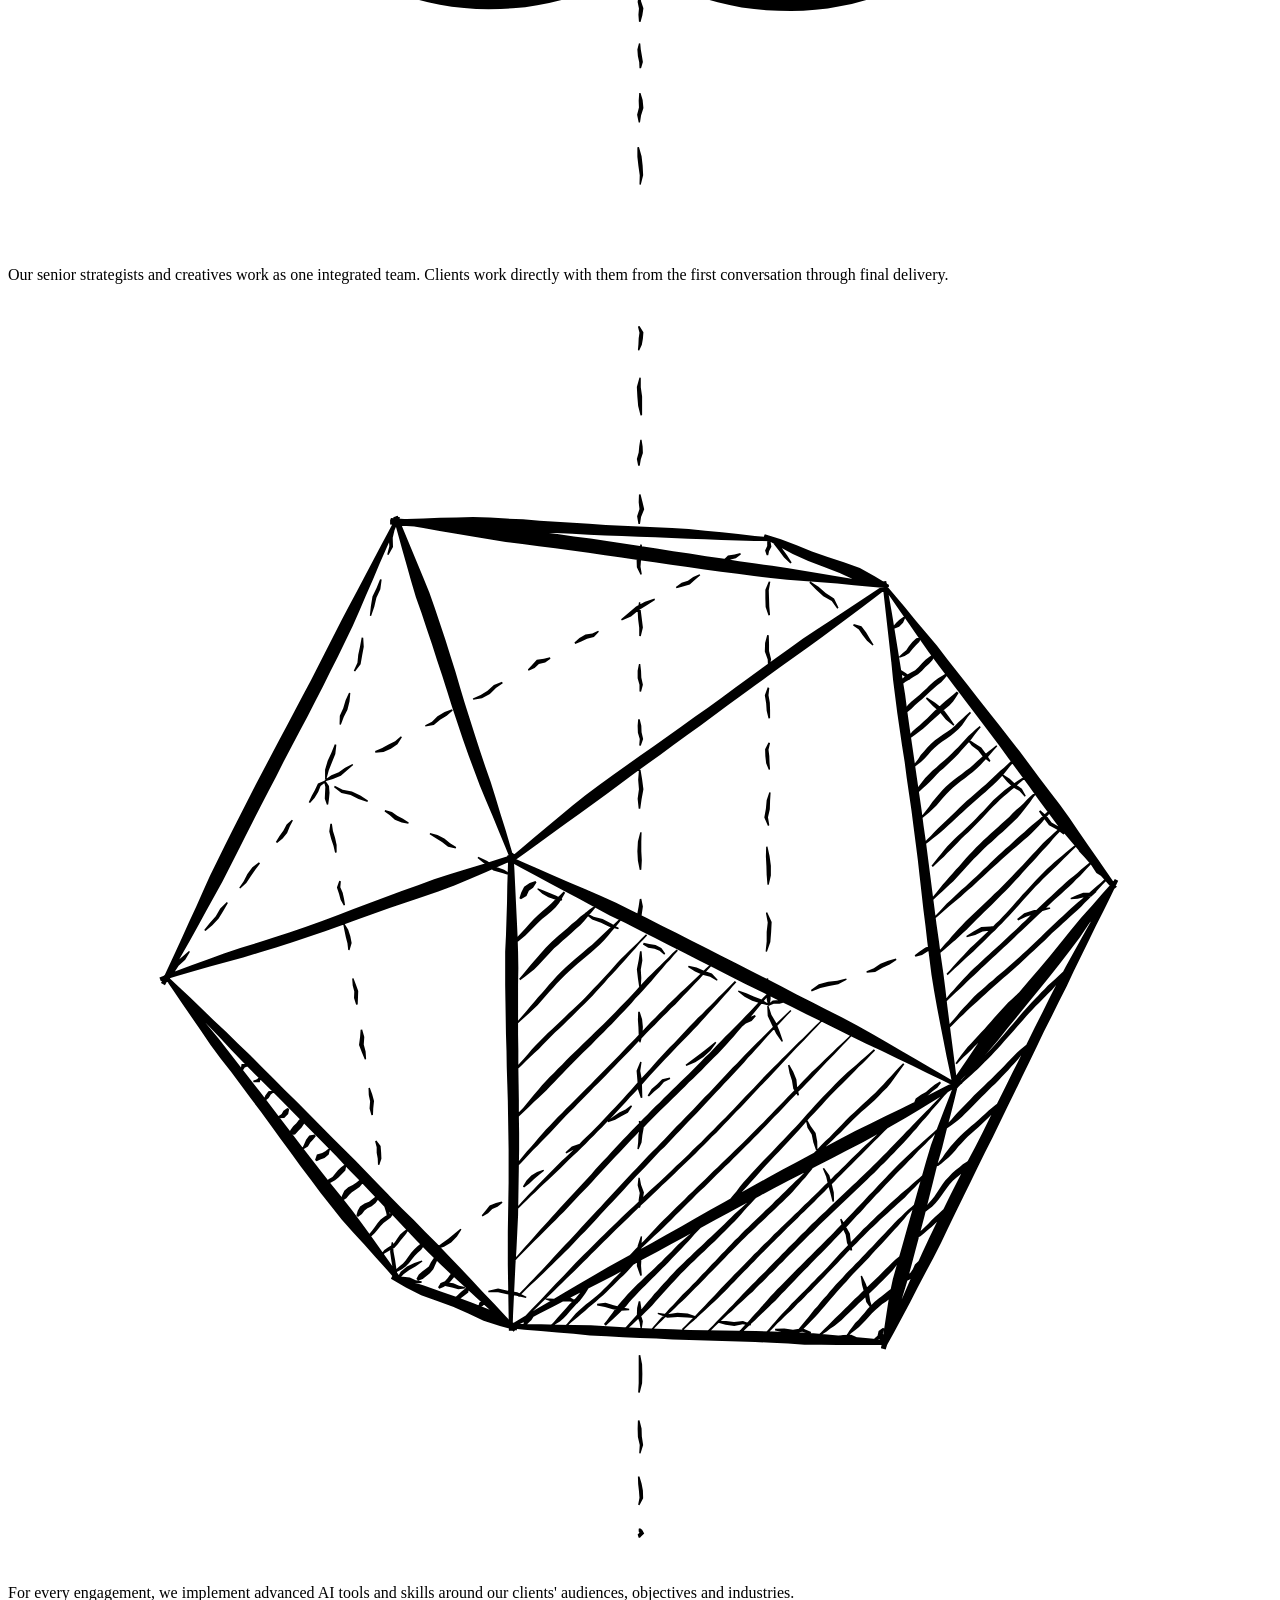
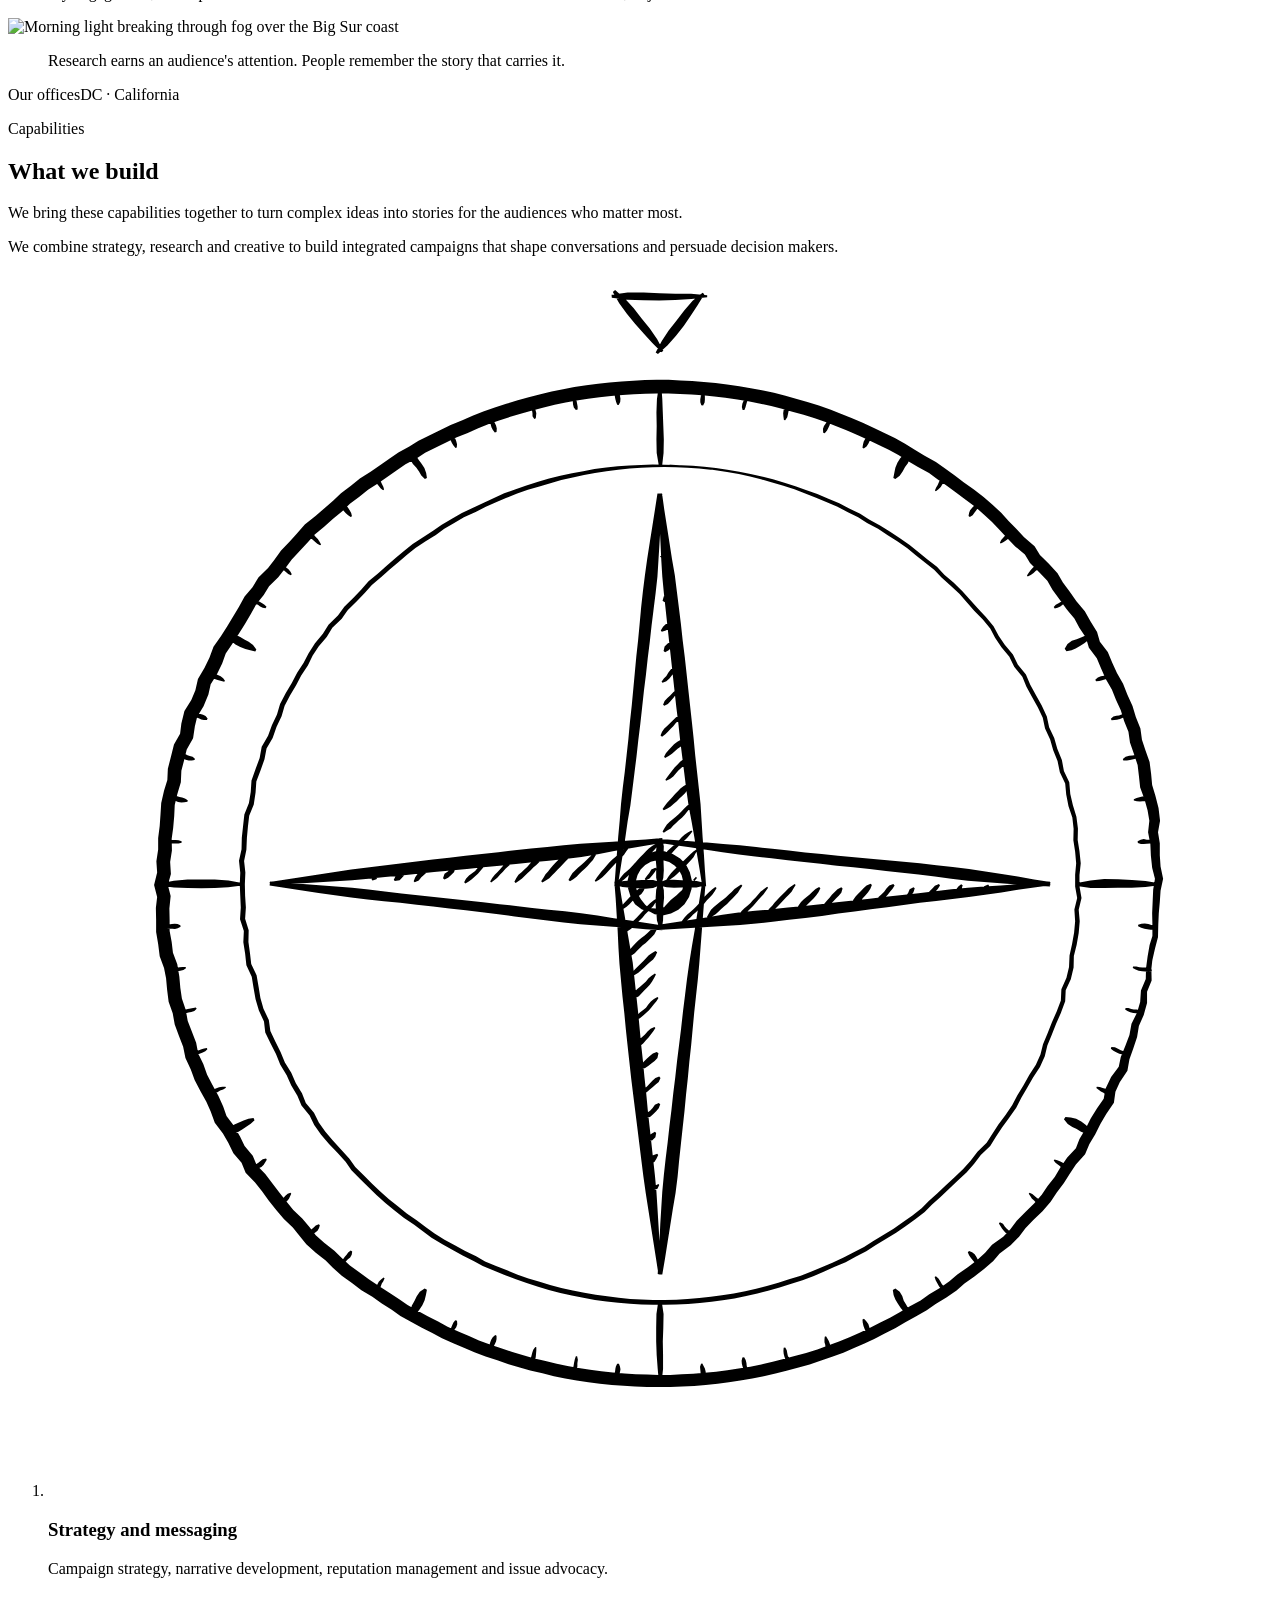
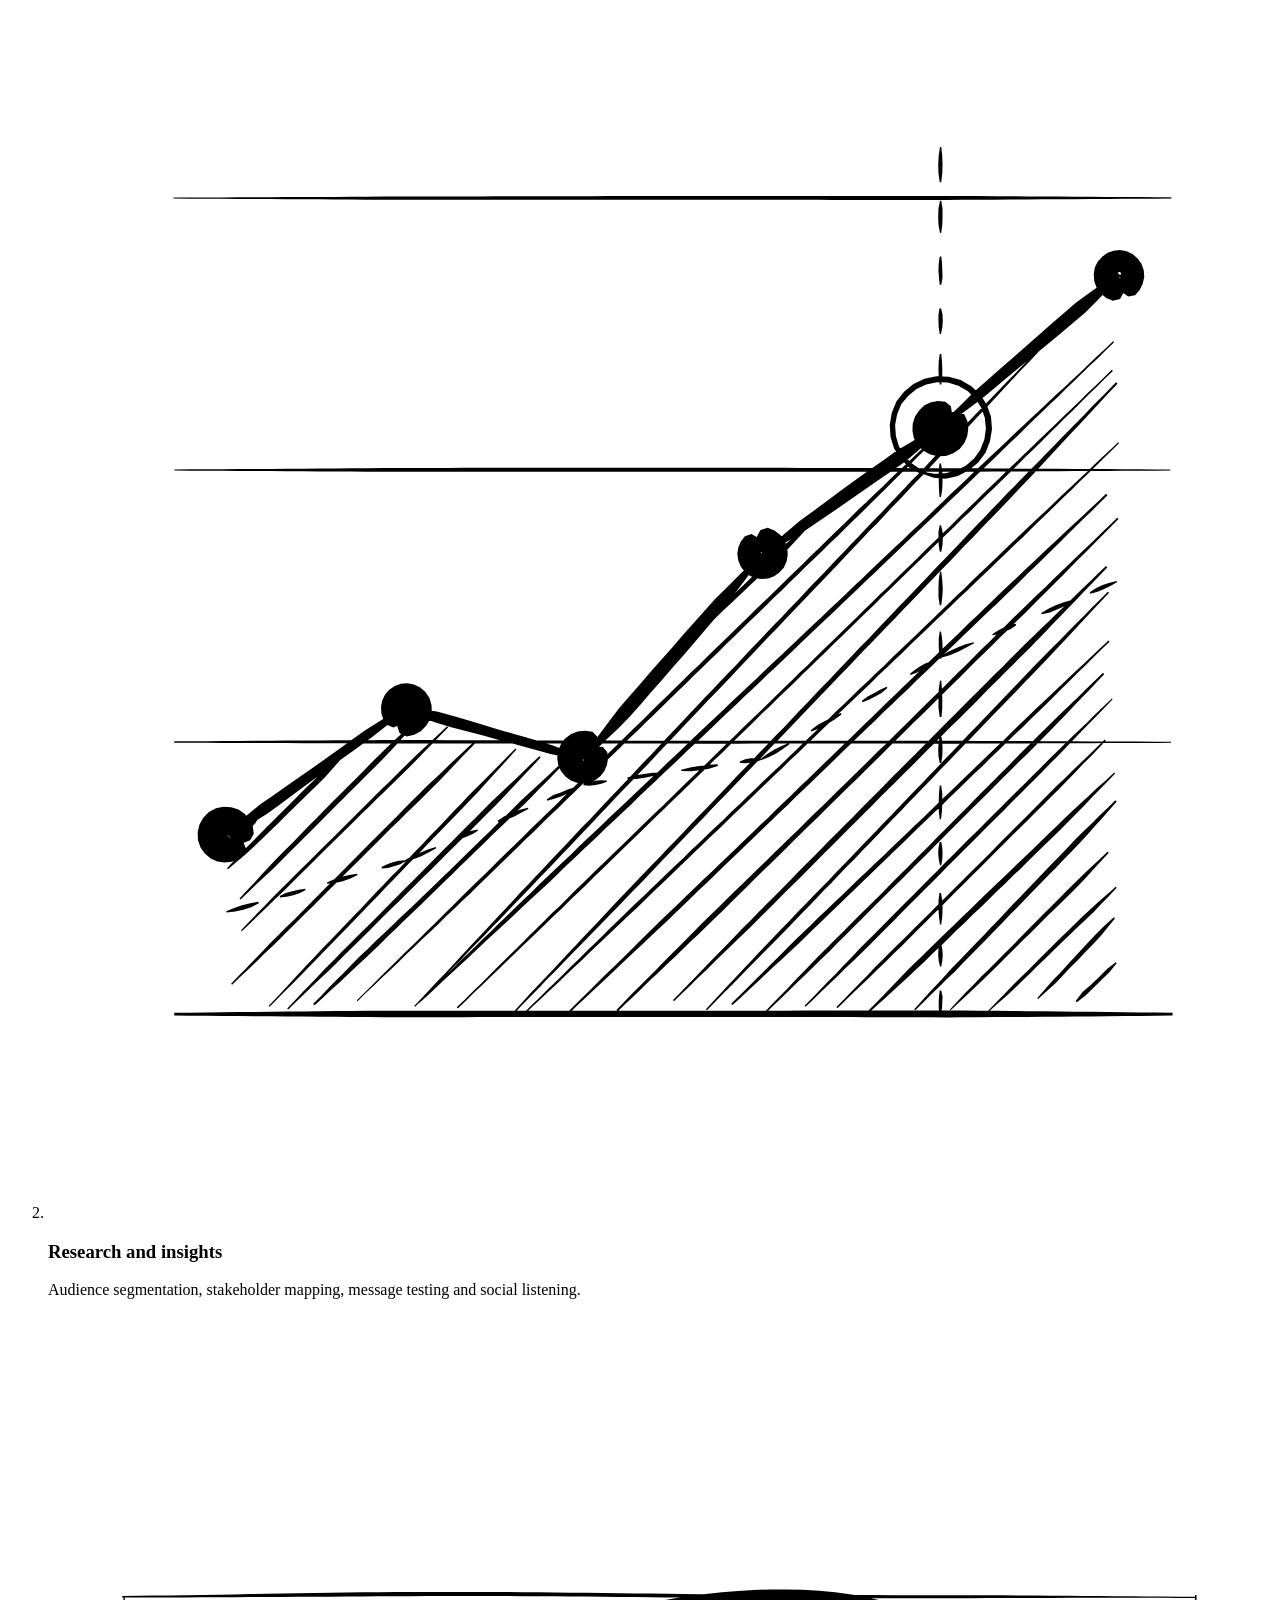
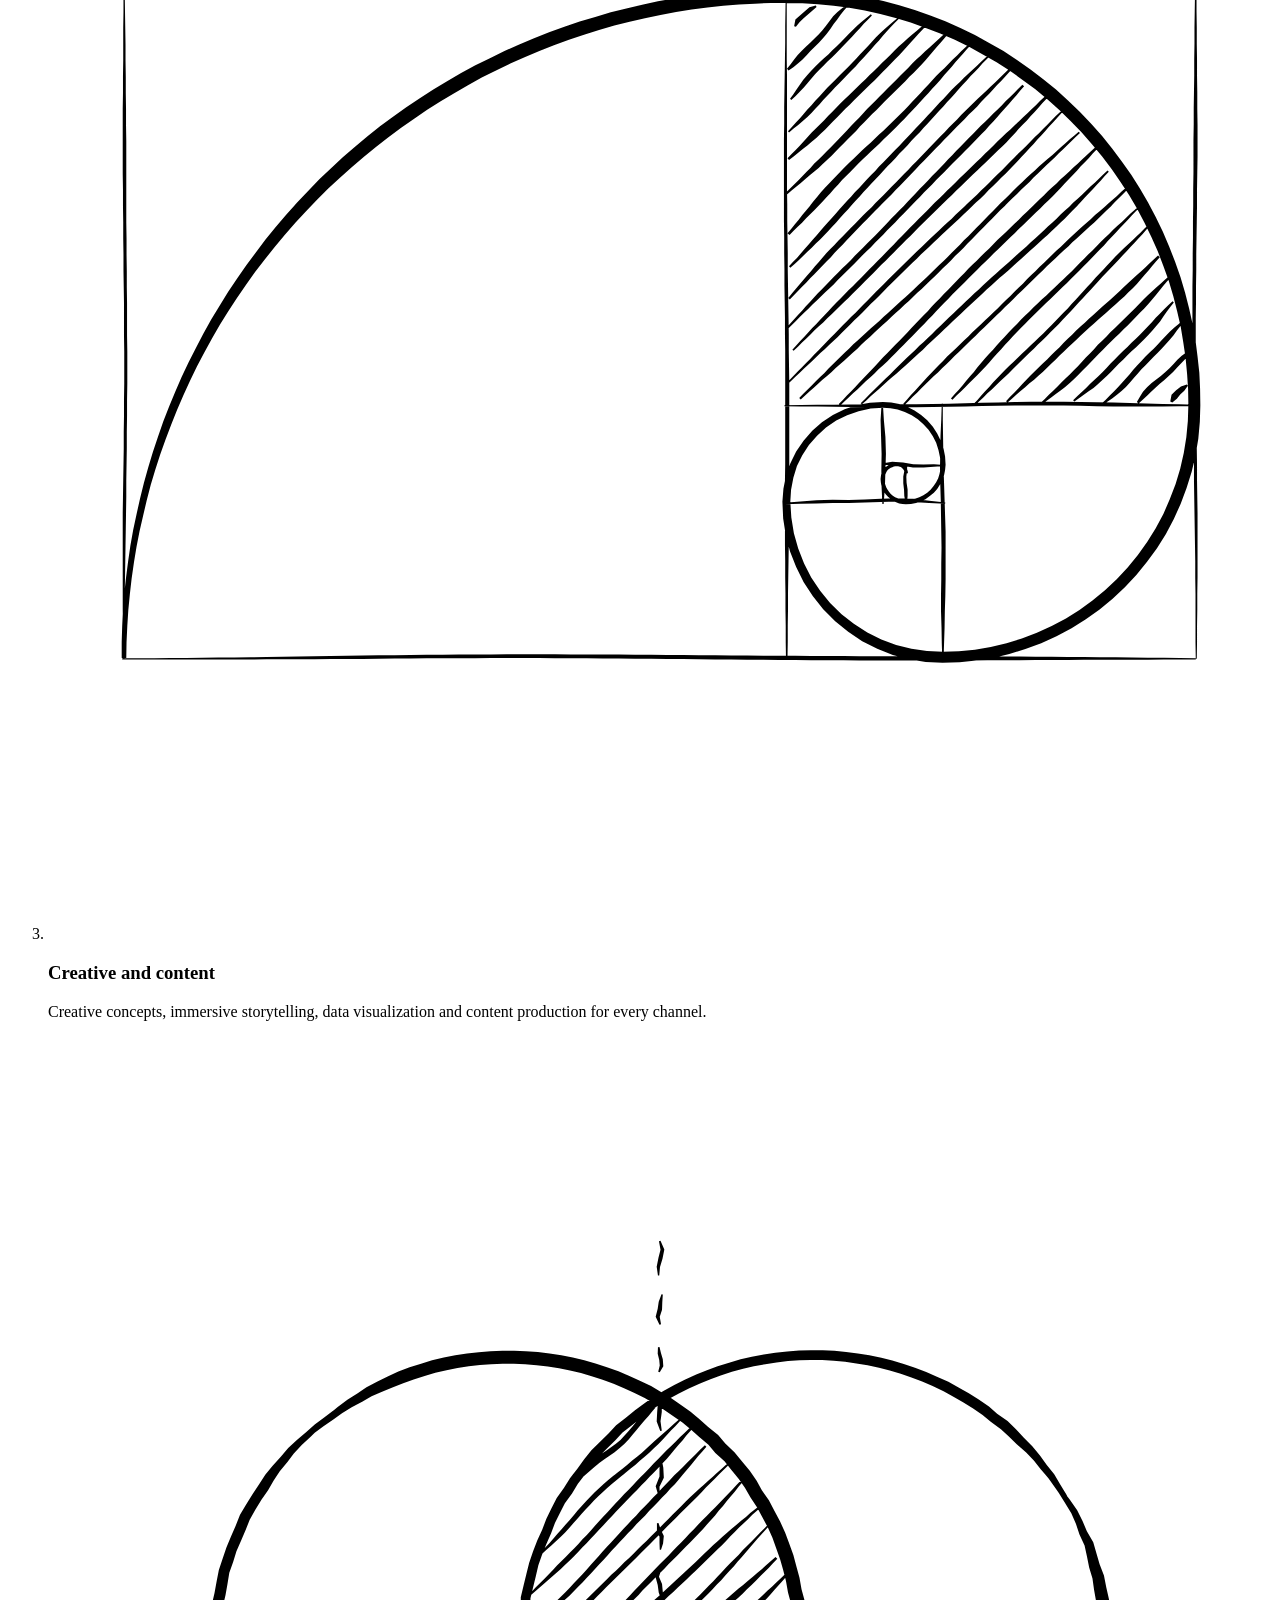
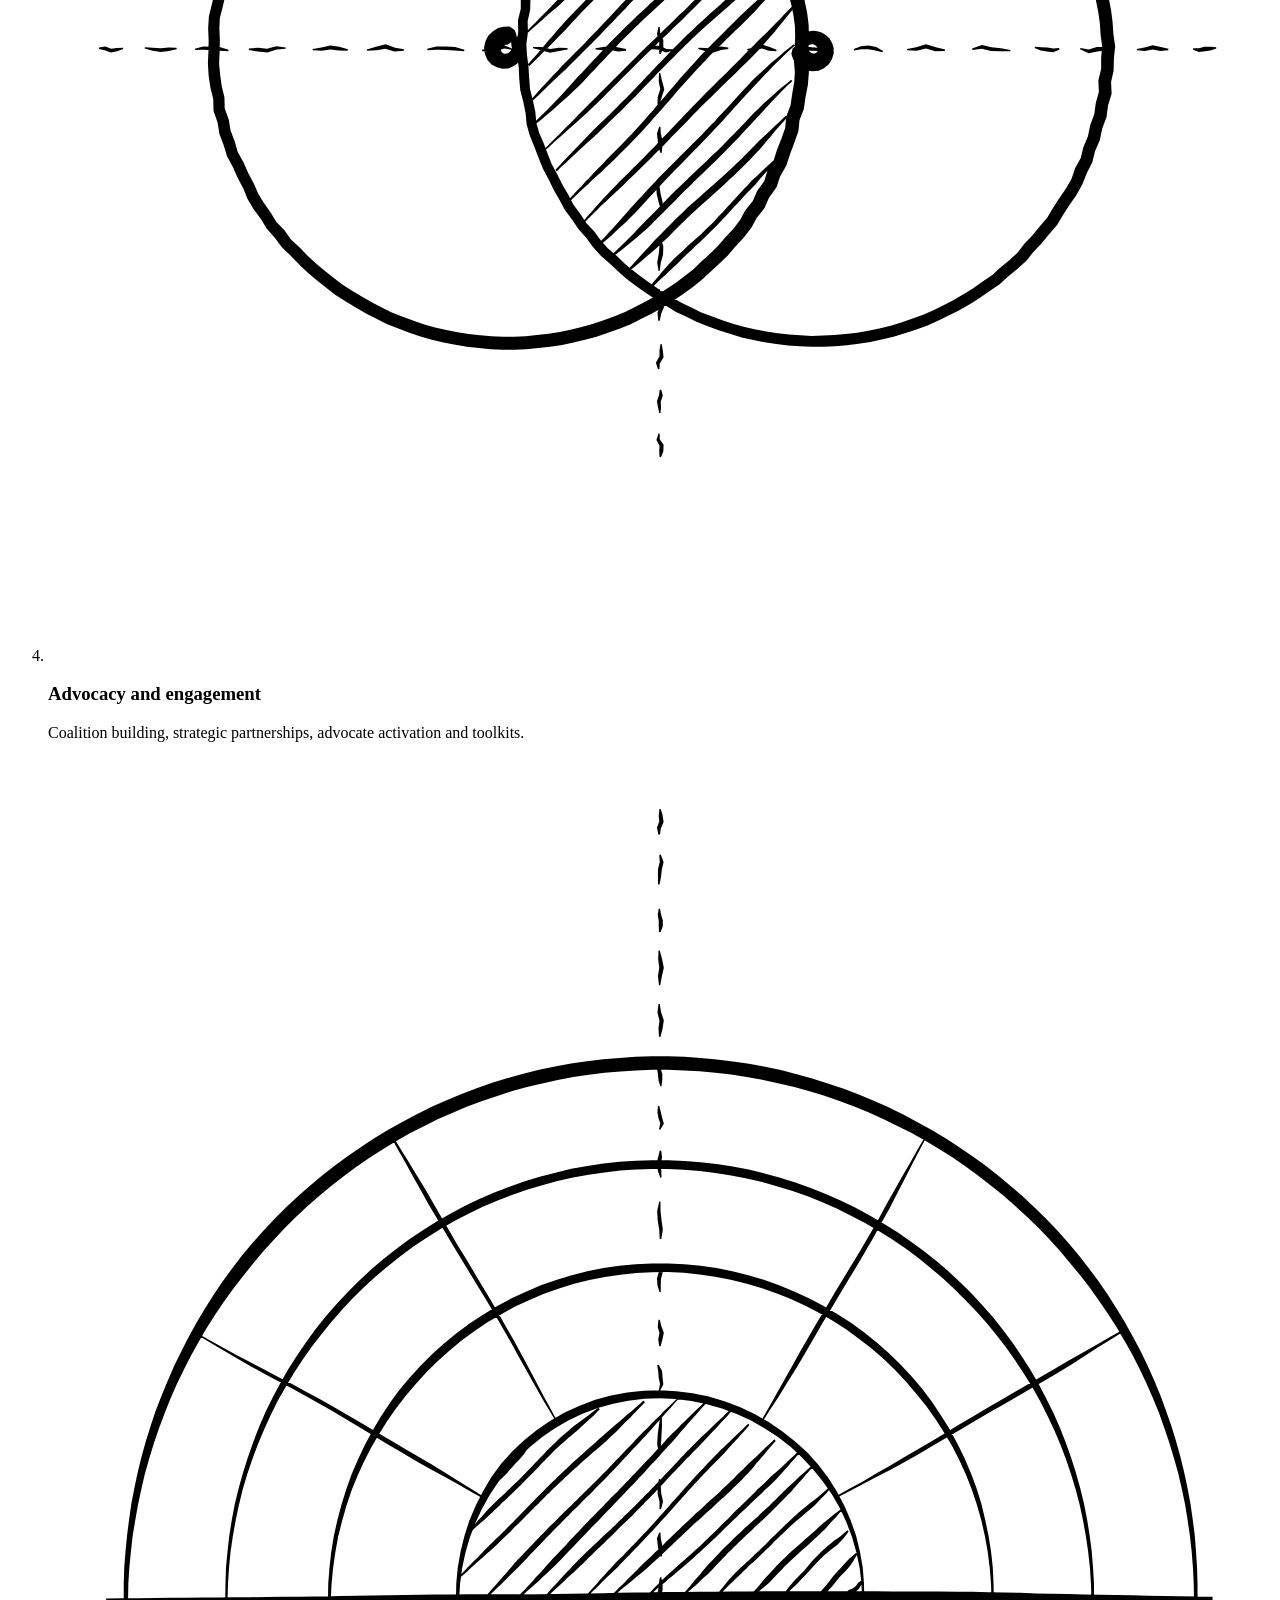
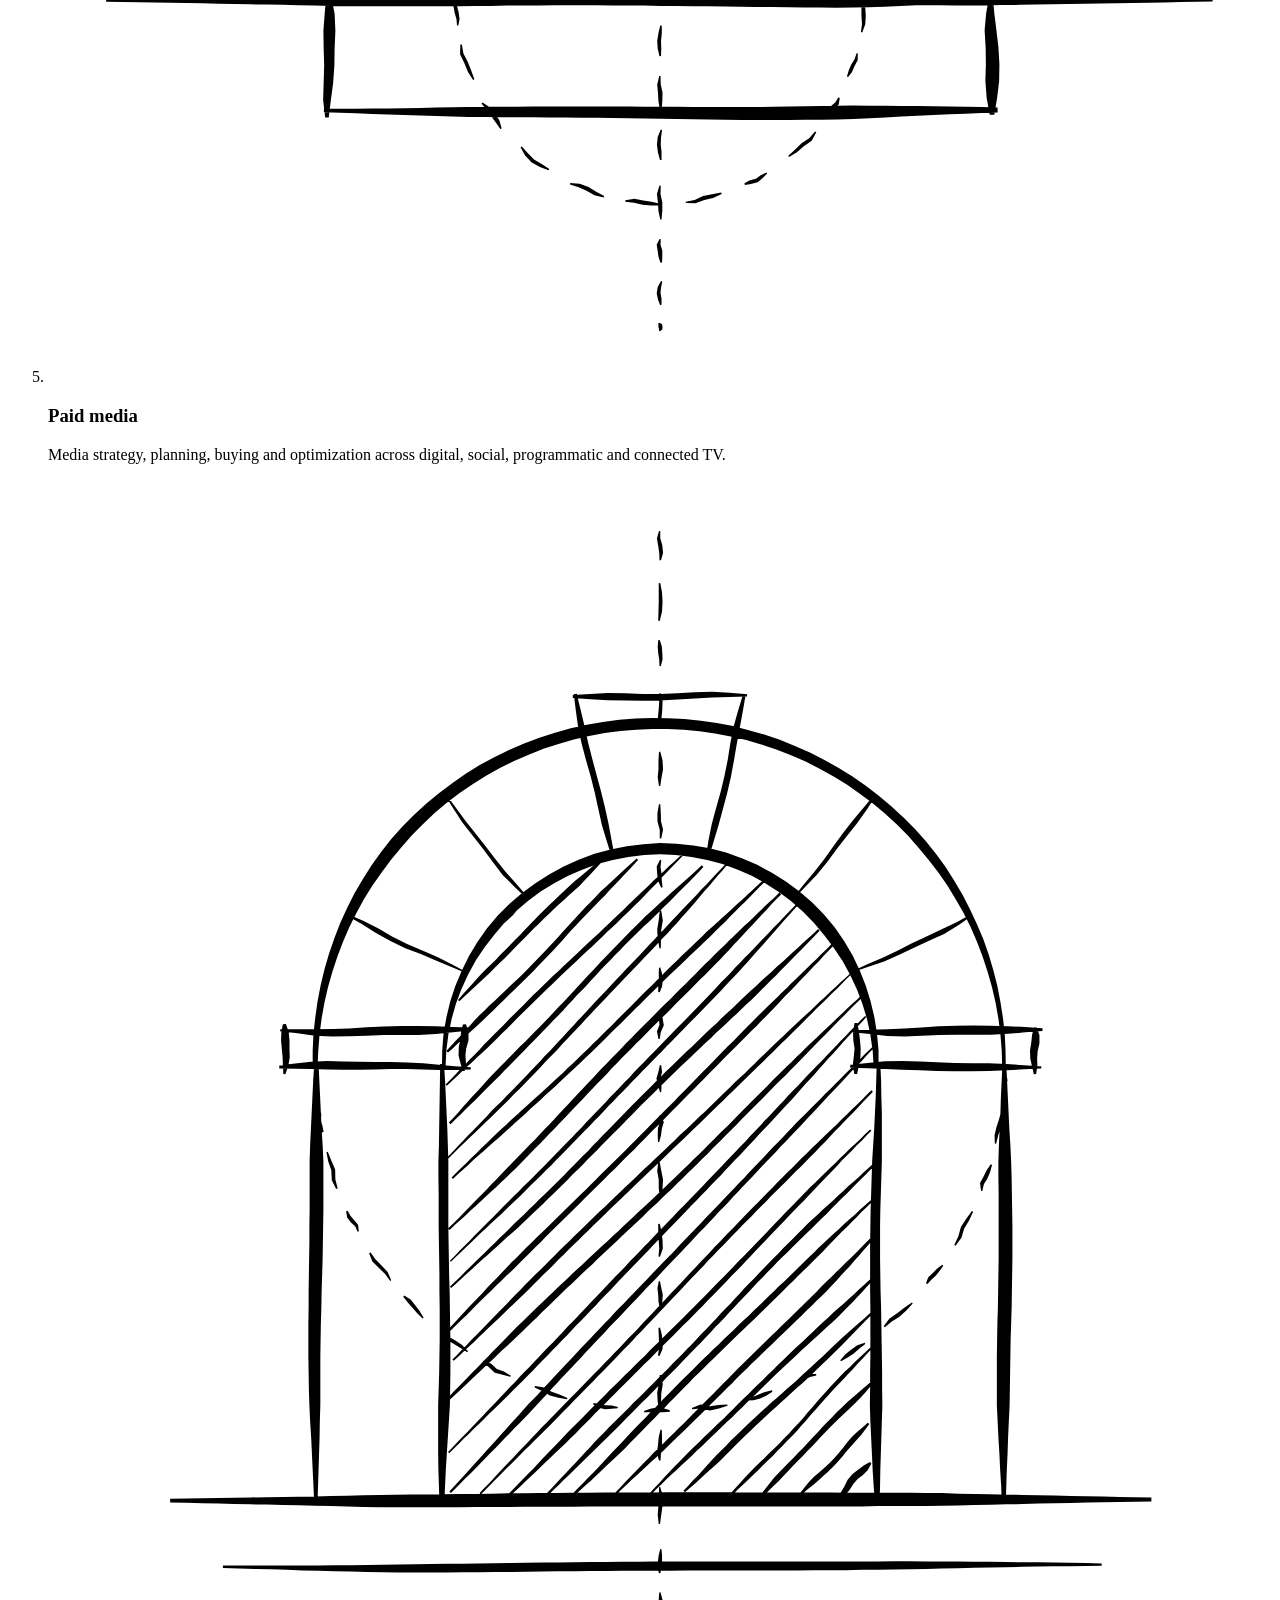
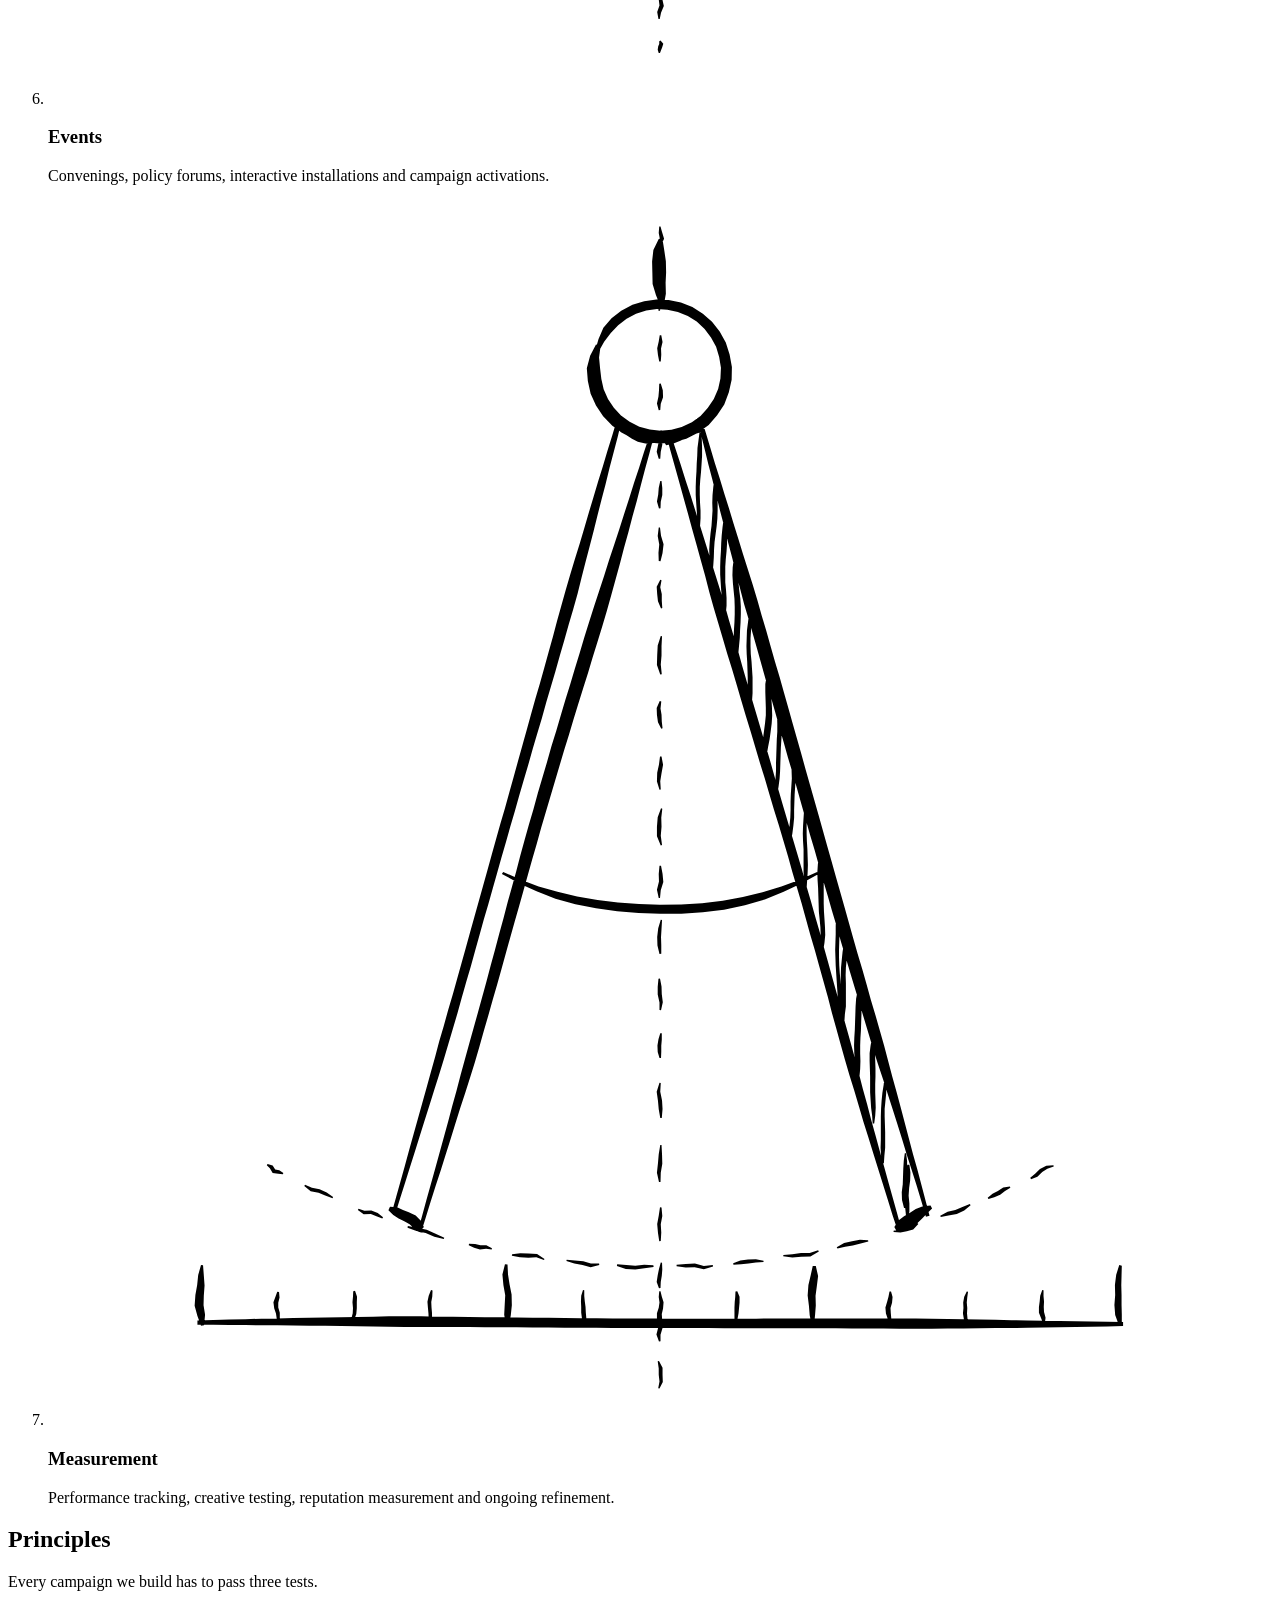
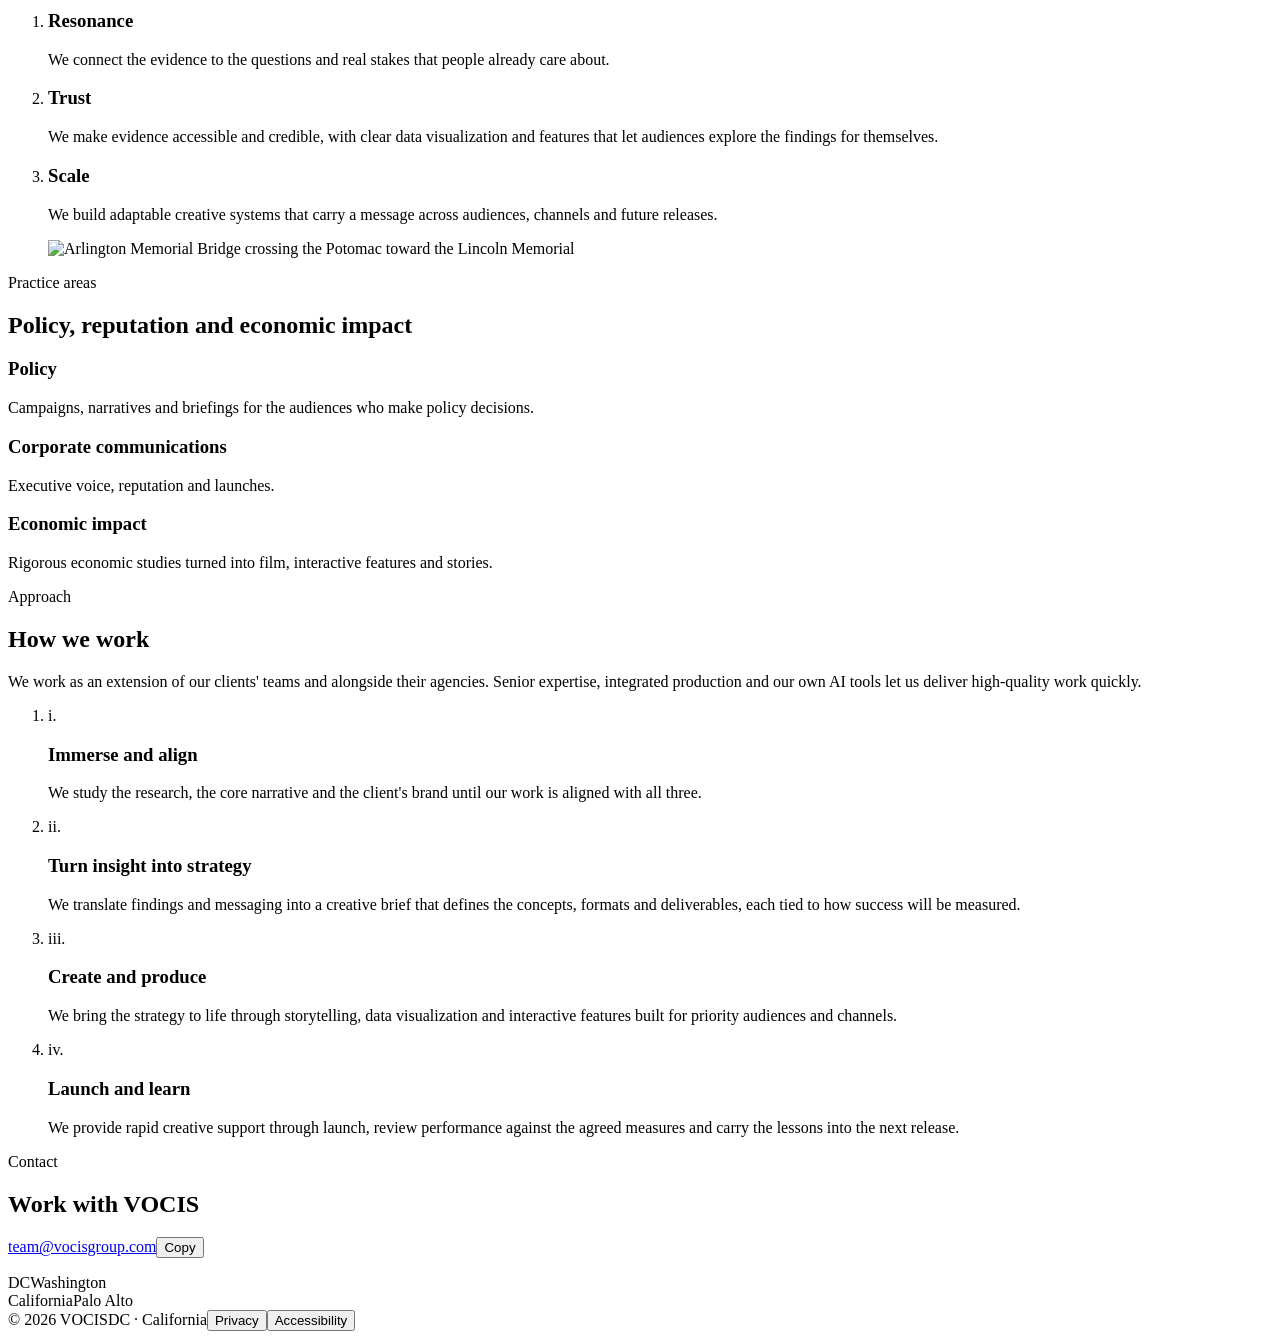
==== commit f9d5fd4e: "New VOCIS site on the brand system Replaces the Cinematic one-pager with the brand-guide design: Sig" ====
--- a/public/index.html
+++ b/public/index.html
@@ -4,141 +4,157 @@
   <meta charset="utf-8">
   <meta name="viewport" content="width=device-width, initial-scale=1, viewport-fit=cover">
   <title>VOCIS</title>
-  <meta name="description" content="VOCIS is a studio for policy, communications and economic impact. Strategy and creative that move decision makers.">
-  <meta name="theme-color" content="#1C2735">
-  <meta name="color-scheme" content="dark">
+  <meta name="description" content="VOCIS elevates the art of persuasion with rigorous intelligence and striking creative.">
+  <meta name="theme-color" content="#0D2330">
+  <meta name="referrer" content="strict-origin-when-cross-origin">
   <link rel="canonical" href="https://vocisgroup.com/">
-
   <meta property="og:type" content="website">
-  <meta property="og:url" content="https://vocisgroup.com/">
   <meta property="og:site_name" content="VOCIS">
   <meta property="og:title" content="VOCIS">
-  <meta property="og:description" content="Strategy and creative that move decision makers.">
-  <meta property="og:image" content="https://vocisgroup.com/assets/img/og-image.jpg">
+  <meta property="og:description" content="VOCIS elevates the art of persuasion with rigorous intelligence and striking creative.">
+  <meta property="og:url" content="https://vocisgroup.com/">
+  <meta name="twitter:card" content="summary_large_image">
+  <meta property="og:image" content="https://vocisgroup.com/img/og-image.jpg">
   <meta property="og:image:width" content="1200">
   <meta property="og:image:height" content="630">
-  <meta property="og:image:alt" content="The VOCIS wordmark on a dark navy field of soft light.">
-  <meta name="twitter:card" content="summary_large_image">
-  <meta name="twitter:title" content="VOCIS">
-  <meta name="twitter:description" content="Strategy and creative that move decision makers.">
-  <meta name="twitter:image" content="https://vocisgroup.com/assets/img/og-image.jpg">
-
   <link rel="icon" href="/favicon.ico" sizes="32x32">
-  <link rel="icon" href="/assets/img/favicon.svg" type="image/svg+xml">
-  <link rel="apple-touch-icon" href="/assets/img/apple-touch-icon.png">
-
-  <script>document.documentElement.className+=" js"</script>
-  <link rel="preload" href="/assets/fonts/cormorant-garamond.woff2" as="font" type="font/woff2" crossorigin>
-  <link rel="preload" href="/assets/fonts/hanken-grotesk.woff2" as="font" type="font/woff2" crossorigin>
-  <link rel="stylesheet" href="/assets/css/main.v1.css">
-  <script src="/assets/js/main.v1.js" defer></script>
+  <link rel="apple-touch-icon" href="/img/apple-touch-icon.png">
+  <link rel="stylesheet" href="/assets/css/site.v2.css">
+  <script src="/assets/js/site.v2.js" defer></script>
+  <script type="application/ld+json">{"@context": "https://schema.org", "@type": "Organization", "name": "VOCIS", "url": "https://vocisgroup.com", "email": "team@vocisgroup.com", "description": "VOCIS elevates the art of persuasion with rigorous intelligence and striking creative.", "address": [{"@type": "PostalAddress", "addressLocality": "Washington", "addressRegion": "DC", "addressCountry": "US"}, {"@type": "PostalAddress", "addressLocality": "Palo Alto", "addressRegion": "CA", "addressCountry": "US"}]}</script>
 </head>
 <body>
-  <a class="skip" href="#main">Skip to content</a>
+<a class="skip" href="#main">Skip to content</a>
+<header class="bar" id="bar">
+  <div class="wrap">
+    <button class="menu-btn cap" type="button" id="menu-open" aria-expanded="false" aria-controls="menu"><i></i><span>Menu</span></button>
+    <a class="mark" href="#home" aria-label="VOCIS home"><img class="w" src="/img/vocis-wordmark-white.svg" alt=""><img class="p" src="/img/vocis-wordmark-pacific.svg" alt=""></a>
+    <a class="contact cap" href="#contact">Contact</a>
+  </div>
+</header>
 
-  <header class="nav" id="nav">
-    <div class="nav__inner">
-      <a class="nav__mark wm" href="#top" aria-label="VOCIS, back to top">VOCIS</a>
-      <nav aria-label="Sections">
-        <ul class="nav__links">
-          <li><a href="#about">About</a></li>
-          <li><a href="#approach">Approach</a></li>
-          <li><a href="#services">Services</a></li>
-        </ul>
-      </nav>
+<div class="menu" id="menu" aria-hidden="true" role="dialog" aria-modal="true" aria-label="Menu">
+  <div class="wrap top"><button class="cap" type="button" id="menu-close">Close</button><span class="cap"><span class="loc">DC<span class="mid" aria-hidden="true"></span><span class="sr"> · </span>California</span></span></div>
+  <nav class="wrap" aria-label="Sections">
+    <ol>
+      <li><a href="#studio"><small>01</small>Studio</a></li>
+      <li><a href="#capabilities"><small>02</small>Capabilities</a></li>
+      <li><a href="#principles"><small>03</small>Principles</a></li>
+      <li><a href="#approach"><small>04</small>Approach</a></li>
+      <li><a href="#contact"><small>05</small>Contact</a></li>
+    </ol>
+  </nav>
+  <div class="wrap foot cap"><span>vocisgroup.com</span><span>© 2026 VOCIS</span></div>
+</div>
+
+<main id="main" tabindex="-1">
+<section class="hero" id="home">
+  <canvas class="water" id="water" aria-hidden="true"></canvas>
+  <div class="wrap">
+    <div class="center" id="hero-center">
+      <h1><img class="wm" src="/img/vocis-wordmark-white.svg" alt="VOCIS" width="865" height="130"></h1>
+      <p>We elevate <em>the art of persuasion</em> with rigorous intelligence and striking creative.</p>
     </div>
-  </header>
+    <div class="foot cap" id="hero-foot"><span><span class="loc">DC<span class="mid" aria-hidden="true"></span><span class="sr"> · </span>California</span></span><span class="cue" aria-hidden="true"><b></b></span></div>
+  </div>
+</section>
 
-  <section class="hero" id="top" aria-label="Introduction">
-    <canvas class="hero__field" id="field" aria-hidden="true"></canvas>
-    <div class="hero__veil" aria-hidden="true"></div>
-    <div class="hero__content">
-      <h1 class="hero__mark wm">VOCIS</h1>
-      <p class="hero__line">Strategy and creative that move decision makers.</p>
-      <p class="hero__focus label">Policy <span aria-hidden="true">·</span> Communications <span aria-hidden="true">·</span> Economic impact</p>
+<section class="sec studio" id="studio">
+  <div class="wrap">
+    <h2 class="cap eyebrow">The studio</h2>
+    <p class="statement" data-speed="-50">Our strategists and storytellers build the argument and the creative together. Every piece of work we make is designed to persuade the audiences that matter most to our clients.</p>
+    <div class="two rv">
+      <div><svg class="ico" aria-hidden="true" viewBox="0 0 48 48"><path fill="currentColor" d="M24 2 23.96 2.29 23.94 2.57 23.87 2.87 23.96 3.18 24.01 3.17 24.02 2.88 24.11 2.6 24.1 2.29 24.05 2ZM23.93 4.08 23.91 4.39 23.94 4.71 23.99 5.01 23.95 5.32 24.01 5.33 24.13 5.02 24.09 4.69 24.04 4.38 23.99 4.07ZM23.91 6.35 23.93 6.6 23.97 6.82 23.95 7.05 23.95 7.3 24 7.3 24.09 7.07 24.14 6.82 24.08 6.56 23.97 6.34ZM23.98 8.27 23.87 8.51 23.9 8.75 23.93 8.99 24.04 9.21 24.09 9.2 24.08 8.96 24.07 8.73 24.02 8.51 24.04 8.29ZM23.97 10.15 23.91 10.4 23.91 10.65 23.96 10.9 23.99 11.14 24.05 11.15 24.1 10.89 24.05 10.64 24.04 10.4 24.03 10.15ZM23.96 11.92 23.9 12.18 23.9 12.45 23.98 12.71 23.99 12.96 24.05 12.97 24.12 12.7 24.04 12.43 24.03 12.18 24.02 11.92ZM24.01 14 23.98 14.3 23.9 14.6 23.9 14.91 23.94 15.21 24 15.21 24.04 14.91 24.04 14.62 24.11 14.31 24.07 14ZM23.97 16.09 23.86 16.36 23.9 16.64 23.94 16.91 24.05 17.17 24.1 17.16 24.09 16.88 24.07 16.62 24.02 16.37 24.03 16.1ZM23.93 18.15 23.93 18.43 23.93 18.7 23.97 18.96 23.96 19.23 24.01 19.24 24.1 18.97 24.09 18.69 24.07 18.41 23.99 18.14ZM24 20.24 23.93 20.51 23.84 20.81 23.95 21.11 24 21.38 24.05 21.38 24.07 21.09 23.99 20.81 24.07 20.54 24.06 20.25ZM23.94 22.42 23.89 22.66 23.96 22.88 23.94 23.09 23.98 23.32 24.04 23.32 24.1 23.1 24.13 22.86 24.04 22.63 23.99 22.42ZM23.97 24.41 23.87 24.7 23.92 25 23.98 25.27 23.99 25.55 24.06 25.56 24.13 25.26 24.07 24.97 24 24.7 24.02 24.42ZM23.93 26.36 23.93 26.62 23.98 26.84 23.92 27.06 23.95 27.31 24.01 27.31 24.07 27.09 24.16 26.84 24.07 26.58 23.99 26.36ZM23.93 28.06 23.87 28.33 23.92 28.6 23.97 28.85 24.02 29.11 24.07 29.11 24.11 28.84 24.09 28.57 24.03 28.31 23.99 28.06ZM23.93 29.89 23.98 30.2 23.95 30.49 23.92 30.8 23.93 31.11 23.98 31.12 24.05 30.81 24.11 30.51 24.14 30.18 23.99 29.87ZM23.94 31.87 23.91 32.19 23.92 32.52 23.98 32.83 23.97 33.15 24.03 33.16 24.11 32.83 24.06 32.5 24.05 32.19 24 31.87ZM24 33.96 23.95 34.32 23.85 34.7 23.93 35.08 24 35.45 24.05 35.44 24.05 35.06 24 34.71 24.09 34.34 24.06 33.96ZM24.01 36.22 23.92 36.5 23.9 36.8 23.92 37.09 23.99 37.37 24.05 37.36 24.07 37.07 24.05 36.79 24.05 36.52 24.06 36.23ZM23.95 38.46 23.91 38.73 23.96 38.98 23.94 39.22 23.96 39.48 24.02 39.49 24.09 39.24 24.13 38.97 24.04 38.71 24 38.46ZM23.96 40.3 23.9 40.54 23.92 40.79 23.97 41.02 23.98 41.25 24.04 41.25 24.11 41.01 24.07 40.77 24.03 40.54 24.01 40.31ZM23.97 42.19 23.95 42.48 23.96 42.74 23.89 43.02 23.95 43.31 24 43.31 24.04 43.04 24.13 42.76 24.1 42.46 24.02 42.19ZM23.9 44.25 23.9 44.61 23.94 44.96 23.99 45.31 23.98 45.66 24.03 45.67 24.12 45.31 24.1 44.94 24.06 44.59 23.96 44.24ZM23.95 18.37 23.76 18.57 23.71 18.85 23.58 19.06 23.46 19.29 23.5 19.33 23.71 19.15 23.86 18.91 23.88 18.62 24 18.4ZM23.1 19.99 22.83 20.25 22.62 20.57 22.47 20.91 22.35 21.26 22.41 21.29 22.61 20.97 22.75 20.64 22.93 20.33 23.14 20.02ZM21.95 21.88 21.79 22.05 21.64 22.24 21.61 22.5 21.54 22.71 21.58 22.74 21.73 22.54 21.78 22.31 21.91 22.13 22 21.91ZM21.1 23.39 20.93 23.68 20.7 23.95 20.53 24.26 20.38 24.58 20.43 24.61 20.64 24.33 20.82 24.04 21.05 23.76 21.16 23.41ZM19.87 25.43 19.74 25.63 19.66 25.86 19.58 26.06 19.42 26.24 19.46 26.28 19.69 26.15 19.8 25.91 19.86 25.68 19.92 25.45ZM18.97 27.08 18.79 27.28 18.63 27.51 18.54 27.77 18.46 28.03 18.51 28.05 18.66 27.82 18.77 27.58 18.92 27.37 19.02 27.11ZM18.3 28.36 18.59 28.41 18.89 28.4 19.18 28.33 19.47 28.29 19.47 28.24 19.17 28.2 18.87 28.24 18.59 28.25 18.3 28.3ZM20.4 28.35 20.66 28.37 20.88 28.3 21.11 28.39 21.37 28.36 21.38 28.3 21.15 28.24 20.89 28.13 20.62 28.23 20.39 28.3ZM22.34 28.32 22.67 28.34 22.99 28.38 23.32 28.4 23.65 28.34 23.65 28.29 23.33 28.26 23 28.22 22.67 28.19 22.34 28.26ZM24.36 28.3 24.72 28.37 25.08 28.4 25.45 28.41 25.81 28.31 25.8 28.26 25.44 28.26 25.09 28.22 24.73 28.21 24.36 28.24ZM26.76 28.29 27.05 28.32 27.35 28.44 27.66 28.39 27.95 28.33 27.95 28.27 27.65 28.26 27.36 28.3 27.07 28.18 26.76 28.23ZM28.67 28.26 28.92 28.37 29.18 28.41 29.45 28.44 29.71 28.29 29.69 28.24 29.44 28.29 29.2 28.23 28.95 28.23 28.69 28.21ZM29.72 28.29 29.61 27.97 29.48 27.63 29.21 27.38 29.01 27.11 28.96 27.14 29.11 27.46 29.35 27.71 29.48 28.02 29.67 28.32ZM28.51 26.17 28.35 25.85 28.14 25.57 28.05 25.22 27.84 24.92 27.78 24.95 27.9 25.28 27.99 25.65 28.24 25.93 28.47 26.2ZM27.35 24.12 27.19 23.85 27.02 23.58 26.89 23.3 26.75 23.01 26.7 23.03 26.76 23.35 26.89 23.66 27.08 23.92 27.31 24.16ZM26.32 22.41 26.27 22.07 26.07 21.8 25.88 21.54 25.63 21.31 25.59 21.35 25.76 21.63 25.93 21.9 26.14 22.13 26.27 22.43ZM25.25 20.55 25.08 20.27 24.99 19.94 24.82 19.64 24.65 19.35 24.6 19.38 24.71 19.7 24.85 20 24.96 20.33 25.2 20.58ZM24.23 18.76 24.26 18.62 24.16 18.51 24.07 18.46 24.01 18.4 23.95 18.42 23.96 18.56 24.07 18.63 24.14 18.67 24.18 18.76ZM20.31 24.12 20.52 23.91 20.73 23.71 20.95 23.51 21.17 23.3 21.39 23.1 21.61 22.9 21.83 22.7 22.05 22.49 22.27 22.28 22.49 22.07 22.7 21.86 22.91 21.65 23.12 21.44 23.34 21.23 23.56 21.03 23.77 20.81 23.97 20.59 24.17 20.36 24.36 20.13 24.3 20.08 24.08 20.28 23.86 20.48 23.64 20.68 23.42 20.88 23.2 21.09 22.99 21.3 22.78 21.52 22.57 21.73 22.36 21.95 22.15 22.16 21.93 22.36 21.71 22.56 21.49 22.76 21.27 22.97 21.04 23.17 20.83 23.38 20.63 23.61 20.44 23.84 20.25 24.08ZM19.48 26.2 19.72 26.02 19.95 25.83 20.19 25.64 20.42 25.45 20.65 25.26 20.87 25.05 21.09 24.85 21.31 24.64 21.52 24.43 21.74 24.23 21.96 24.03 22.18 23.83 22.4 23.62 22.62 23.42 22.84 23.22 23.06 23.01 23.28 22.8 23.49 22.58 23.7 22.37 23.9 22.15 24.1 21.92 24.3 21.7 24.5 21.47 24.7 21.25 24.9 21.03 25.11 20.81 25.07 20.77 24.84 20.97 24.62 21.18 24.4 21.38 24.19 21.59 23.98 21.8 23.77 22.02 23.56 22.24 23.35 22.45 23.14 22.66 22.93 22.87 22.71 23.07 22.49 23.27 22.27 23.47 22.04 23.67 21.82 23.88 21.6 24.08 21.38 24.29 21.16 24.49 20.95 24.7 20.73 24.91 20.52 25.11 20.3 25.32 20.09 25.53 19.88 25.74 19.66 25.95 19.44 26.15ZM19.66 27.72 19.88 27.51 20.1 27.31 20.32 27.1 20.53 26.89 20.74 26.67 20.95 26.45 21.15 26.23 21.35 26.01 21.55 25.78 21.75 25.57 21.95 25.35 22.16 25.14 22.38 24.93 22.59 24.72 22.81 24.52 23.03 24.32 23.25 24.11 23.47 23.91 23.69 23.7 23.91 23.49 24.12 23.28 24.33 23.07 24.54 22.85 24.75 22.63 24.95 22.41 25.14 22.19 25.34 21.96 25.54 21.74 25.75 21.52 25.71 21.48 25.49 21.68 25.27 21.89 25.05 22.1 24.83 22.3 24.62 22.51 24.41 22.72 24.2 22.93 23.98 23.14 23.77 23.35 23.55 23.56 23.33 23.76 23.11 23.96 22.89 24.16 22.67 24.36 22.45 24.57 22.23 24.78 22.01 24.99 21.8 25.2 21.59 25.42 21.39 25.64 21.19 25.86 20.99 26.09 20.79 26.31 20.59 26.54 20.4 26.77 20.21 27 20.01 27.22 19.82 27.45 19.62 27.67ZM20.7 27.89 20.91 27.68 21.12 27.46 21.34 27.26 21.56 27.05 21.78 26.85 21.99 26.65 22.21 26.44 22.43 26.23 22.64 26.02 22.86 25.81 23.07 25.6 23.28 25.39 23.49 25.17 23.7 24.96 23.91 24.74 24.12 24.53 24.33 24.32 24.55 24.11 24.76 23.91 24.98 23.7 25.2 23.49 25.41 23.28 25.62 23.07 25.82 22.84 26.02 22.61 26.21 22.38 26.4 22.14 26.58 21.91 26.51 21.85 26.31 22.07 26.1 22.28 25.89 22.49 25.67 22.7 25.46 22.91 25.25 23.12 25.04 23.33 24.82 23.54 24.61 23.75 24.39 23.96 24.18 24.17 23.97 24.39 23.76 24.6 23.56 24.82 23.35 25.04 23.14 25.25 22.93 25.47 22.73 25.68 22.51 25.89 22.3 26.1 22.09 26.31 21.87 26.52 21.65 26.73 21.45 26.94 21.24 27.17 21.04 27.39 20.85 27.62 20.65 27.85ZM21.8 28.17 22.02 27.97 22.24 27.77 22.47 27.57 22.69 27.38 22.91 27.18 23.13 26.97 23.36 26.77 23.58 26.57 23.79 26.36 24.01 26.15 24.22 25.93 24.43 25.72 24.63 25.49 24.83 25.27 25.03 25.05 25.24 24.83 25.44 24.61 25.65 24.39 25.86 24.18 26.07 23.98 26.29 23.77 26.5 23.55 26.71 23.34 26.92 23.13 27.12 22.91 27.08 22.86 26.85 23.06 26.62 23.25 26.4 23.45 26.17 23.64 25.95 23.85 25.73 24.06 25.52 24.27 25.32 24.49 25.11 24.71 24.91 24.94 24.71 25.16 24.51 25.39 24.31 25.61 24.1 25.82 23.89 26.03 23.68 26.24 23.46 26.44 23.24 26.65 23.02 26.85 22.8 27.05 22.58 27.26 22.37 27.47 22.16 27.69 21.95 27.9 21.75 28.12ZM22.9 28.37 23.12 28.16 23.34 27.96 23.56 27.76 23.79 27.56 24.01 27.36 24.22 27.15 24.44 26.94 24.65 26.72 24.86 26.51 25.07 26.3 25.28 26.09 25.5 25.88 25.71 25.68 25.93 25.47 26.15 25.27 26.37 25.06 26.59 24.86 26.8 24.64 27 24.41 27.18 24.17 27.37 23.93 27.55 23.69 27.49 23.64 27.27 23.85 27.06 24.06 26.84 24.27 26.62 24.47 26.42 24.68 26.2 24.89 25.99 25.09 25.77 25.3 25.55 25.51 25.34 25.72 25.12 25.93 24.91 26.14 24.71 26.36 24.5 26.58 24.29 26.79 24.08 27.01 23.87 27.22 23.66 27.43 23.45 27.65 23.25 27.87 23.05 28.09 22.85 28.32ZM23.95 28.71 24.18 28.52 24.4 28.32 24.63 28.13 24.85 27.93 25.07 27.72 25.28 27.51 25.5 27.3 25.71 27.09 25.92 26.87 26.13 26.65 26.33 26.43 26.53 26.21 26.74 25.99 26.95 25.78 27.17 25.59 27.39 25.39 27.61 25.18 27.82 24.97 28.04 24.76 27.98 24.69 27.74 24.87 27.5 25.05 27.26 25.23 27.02 25.43 26.8 25.63 26.59 25.85 26.38 26.07 26.18 26.29 25.98 26.52 25.78 26.74 25.57 26.95 25.36 27.16 25.14 27.36 24.92 27.57 24.7 27.77 24.49 27.98 24.29 28.2 24.09 28.43 23.89 28.65ZM25.42 28.77 25.66 28.58 25.89 28.39 26.12 28.2 26.34 28 26.57 27.8 26.79 27.59 26.99 27.36 27.18 27.13 27.37 26.89 27.57 26.67 27.77 26.45 27.97 26.24 28.17 26.01 28.36 25.78 28.3 25.71 28.06 25.9 27.83 26.09 27.61 26.3 27.41 26.53 27.21 26.76 27.03 27 26.84 27.23 26.64 27.45 26.43 27.65 26.2 27.85 25.97 28.04 25.76 28.25 25.56 28.48 25.36 28.71ZM27.05 28.42 27.33 28.27 27.55 28.04 27.72 27.78 27.9 27.58 28.13 27.39 28.34 27.17 28.52 26.92 28.46 26.86 28.2 27.01 27.96 27.19 27.72 27.38 27.51 27.62 27.35 27.9 27.19 28.13 27.01 28.36ZM33.83 15.11 33.97 15.54 34.05 15.98 34.16 16.43 34.21 16.87 34.24 17.32 34.29 17.76 34.27 18.2 34.23 18.65 34.2 19.11 34.19 19.55 34.14 19.96 34 20.41 33.95 20.86 33.85 21.27 33.68 21.69 33.53 22.1 33.33 22.52 33.16 22.93 32.96 23.32 32.75 23.69 32.46 24.08 32.27 24.44 31.98 24.78 31.68 25.13 31.4 25.45 31.08 25.76 30.75 26.07 30.42 26.35 30.04 26.62 29.7 26.88 29.32 27.12 28.96 27.35 28.57 27.55 28.14 27.74 27.74 27.91 27.31 28.07 26.9 28.21 26.48 28.32 26.05 28.42 25.61 28.51 25.17 28.57 24.72 28.61 24.28 28.64 23.84 28.64 23.39 28.63 22.95 28.59 22.51 28.54 22.07 28.47 21.64 28.38 21.2 28.27 20.78 28.14 20.36 27.99 19.94 27.83 19.55 27.65 19.13 27.45 18.77 27.23 18.37 26.99 18.02 26.75 17.66 26.48 17.3 26.2 16.97 25.9 16.65 25.59 16.34 25.26 16.05 24.93 15.8 24.58 15.53 24.21 15.25 23.84 15.03 23.46 14.82 23.06 14.6 22.66 14.45 22.25 14.27 21.84 14.18 21.41 14.01 20.97 13.91 20.54 13.82 20.12 13.8 19.68 13.75 19.21 13.68 18.78 13.73 18.33 13.68 17.87 13.72 17.45 13.84 17.01 13.9 16.54 13.95 16.12 14.1 15.7 14.24 15.25 14.33 14.83 14.53 14.42 14.68 14.02 14.93 13.62 15.13 13.22 15.34 12.85 15.63 12.49 15.9 12.12 16.15 11.77 16.42 11.44 16.72 11.13 17.1 10.82 17.42 10.52 17.75 10.25 18.13 9.99 18.49 9.74 18.89 9.51 19.29 9.3 19.68 9.1 20.09 8.92 20.49 8.76 20.91 8.62 21.34 8.5 21.78 8.39 22.21 8.3 22.65 8.24 23.09 8.19 23.53 8.16 23.98 8.15 24.42 8.16 24.86 8.18 25.31 8.23 25.75 8.3 26.19 8.38 26.61 8.48 27.05 8.61 27.47 8.75 27.88 8.91 28.29 9.08 28.68 9.28 29.1 9.49 29.48 9.72 29.82 9.96 30.2 10.23 30.56 10.5 30.88 10.79 31.19 11.09 31.5 11.42 31.82 11.74 32.07 12.09 32.4 12.46 32.65 12.81 32.89 13.18 33.14 13.56 33.34 13.95 33.52 14.35 33.72 14.77 33.88 15.19 34.06 15.61 34.17 16.05 34.33 16.01 34.25 15.56 34.09 15.11 33.97 14.67 33.8 14.24 33.65 13.81 33.47 13.39 33.25 12.97 33.03 12.57 32.78 12.16 32.44 11.79 32.19 11.44 31.85 11.08 31.54 10.75 31.21 10.43 30.88 10.12 30.49 9.83 30.11 9.56 29.75 9.3 29.34 9.06 28.9 8.83 28.51 8.63 28.07 8.44 27.64 8.27 27.2 8.12 26.75 7.99 26.3 7.88 25.84 7.79 25.38 7.72 24.91 7.67 24.44 7.64 23.98 7.63 23.51 7.64 23.04 7.67 22.58 7.72 22.12 7.79 21.67 7.88 21.2 7.99 20.76 8.12 20.31 8.27 19.89 8.44 19.46 8.62 19.04 8.83 18.63 9.05 18.21 9.29 17.82 9.55 17.43 9.82 17.07 10.12 16.75 10.42 16.36 10.73 16.03 11.08 15.72 11.44 15.46 11.8 15.2 12.16 14.89 12.55 14.66 12.97 14.46 13.36 14.19 13.78 14.03 14.21 13.82 14.66 13.72 15.11 13.58 15.52 13.42 16 13.36 16.47 13.3 16.9 13.19 17.36 13.14 17.88 13.19 18.33 13.14 18.79 13.22 19.28 13.26 19.71 13.28 20.18 13.38 20.66 13.5 21.13 13.66 21.57 13.76 22.01 13.95 22.46 14.12 22.89 14.35 23.31 14.56 23.72 14.81 24.13 15.1 24.53 15.36 24.89 15.63 25.26 15.95 25.62 16.27 25.96 16.61 26.29 16.96 26.6 17.34 26.9 17.71 27.17 18.09 27.44 18.5 27.68 18.88 27.91 19.33 28.12 19.74 28.31 20.18 28.48 20.62 28.63 21.06 28.76 21.53 28.88 21.98 28.97 22.44 29.05 22.9 29.1 23.37 29.13 23.83 29.15 24.3 29.14 24.76 29.11 25.23 29.06 25.69 29 26.15 28.91 26.6 28.8 27.05 28.68 27.48 28.53 27.92 28.37 28.34 28.18 28.78 27.98 29.2 27.76 29.57 27.53 29.97 27.27 30.32 27.01 30.72 26.72 31.06 26.42 31.4 26.11 31.75 25.77 32.03 25.43 32.33 25.08 32.65 24.7 32.85 24.32 33.13 23.94 33.36 23.53 33.57 23.12 33.74 22.7 33.94 22.28 34.1 21.84 34.27 21.4 34.39 20.94 34.43 20.5 34.57 20.05 34.63 19.58 34.63 19.12 34.63 18.67 34.64 18.21 34.63 17.74 34.55 17.28 34.49 16.83 34.4 16.38 34.25 15.93 34.14 15.49 33.97 15.06ZM24.08 17.91 24.16 18.05 24.2 18.15 24.24 18.21 24.26 18.29 24.26 18.36 24.24 18.43 24.2 18.49 24.15 18.53 24.1 18.56 24.05 18.58 24 18.58 23.96 18.56 23.93 18.54 23.92 18.51 23.91 18.48 23.9 18.45 23.91 18.42 23.92 18.39 23.94 18.35 23.97 18.32 24 18.29 24.04 18.27 24.07 18.19 24.19 18.04 24.2 17.8 24.04 17.63 23.82 17.6 23.63 17.69 23.48 17.81 23.35 17.96 23.27 18.13 23.22 18.32 23.22 18.53 23.28 18.74 23.39 18.93 23.56 19.08 23.77 19.17 23.99 19.2 24.2 19.16 24.39 19.08 24.55 18.95 24.67 18.79 24.75 18.6 24.79 18.4 24.77 18.18 24.69 17.97 24.55 17.79 24.34 17.7 24.14 17.75ZM28.57 29.76 28.43 30.21 28.33 30.65 28.18 31.08 28.04 31.51 27.89 31.92 27.69 32.32 27.49 32.74 27.33 33.12 27.08 33.48 26.84 33.87 26.62 34.23 26.33 34.59 26.08 34.93 25.77 35.26 25.47 35.58 25.11 35.88 24.79 36.18 24.47 36.45 24.07 36.72 23.74 36.96 23.33 37.19 22.95 37.4 22.54 37.6 22.14 37.78 21.74 37.93 21.3 38.08 20.89 38.2 20.45 38.3 20.02 38.39 19.58 38.46 19.14 38.51 18.69 38.53 18.25 38.54 17.8 38.53 17.36 38.5 16.92 38.45 16.48 38.39 16.05 38.3 15.62 38.19 15.2 38.07 14.77 37.92 14.34 37.76 13.94 37.58 13.52 37.39 13.14 37.18 12.79 36.94 12.37 36.69 12.02 36.44 11.72 36.15 11.33 35.86 11.04 35.55 10.72 35.23 10.4 34.9 10.17 34.55 9.88 34.18 9.61 33.82 9.4 33.45 9.19 33.04 8.96 32.64 8.79 32.25 8.65 31.84 8.54 31.4 8.37 30.97 8.28 30.55 8.21 30.12 8.15 29.66 8.06 29.22 8.06 28.78 8.02 28.32 8.01 27.88 8.05 27.45 8.11 26.99 8.15 26.55 8.25 26.11 8.32 25.68 8.46 25.24 8.56 24.82 8.72 24.41 8.91 24 9.14 23.6 9.37 23.19 9.54 22.8 9.79 22.44 10.06 22.07 10.35 21.72 10.65 21.37 10.93 21.04 11.26 20.73 11.59 20.43 11.94 20.14 12.29 19.88 12.68 19.62 13.06 19.38 13.42 19.16 13.83 18.95 14.24 18.77 14.68 18.6 15.1 18.45 15.53 18.31 15.96 18.2 16.39 18.11 16.84 18.03 17.29 17.98 17.74 17.94 18.18 17.92 18.63 17.93 19.08 17.95 19.53 17.99 19.98 18.06 20.42 18.14 20.85 18.24 21.29 18.36 21.73 18.5 22.15 18.66 22.54 18.83 22.95 19.03 23.38 19.24 23.76 19.47 24.14 19.71 24.48 19.98 24.84 20.26 25.18 20.55 25.54 20.86 25.82 21.18 26.15 21.52 26.45 21.86 26.67 22.22 26.95 22.6 27.2 22.98 27.43 23.36 27.59 23.76 27.77 24.17 27.92 24.6 28.13 25.02 28.19 25.43 28.31 25.89 28.44 26.32 28.5 26.76 28.57 27.2 28.58 27.65 28.64 28.1 28.6 28.54 28.6 29 28.61 29.44 28.51 29.89 28.46 30.35 28.41 30.78 28.31 31.22 28.15 31.65 28.29 31.71 28.48 31.28 28.62 30.83 28.7 30.38 28.78 29.94 28.91 29.48 28.93 29.01 28.96 28.57 29.04 28.1 28.99 27.63 28.99 27.17 28.91 26.7 28.84 26.23 28.7 25.78 28.59 25.35 28.52 24.89 28.3 24.44 28.15 24.02 27.96 23.6 27.79 23.18 27.54 22.77 27.27 22.37 27 22 26.76 21.62 26.44 21.25 26.11 20.91 25.81 20.58 25.43 20.25 25.09 19.95 24.72 19.67 24.36 19.4 23.96 19.14 23.56 18.9 23.12 18.68 22.71 18.49 22.3 18.3 21.85 18.14 21.4 17.99 20.95 17.87 20.5 17.77 20.04 17.68 19.58 17.62 19.11 17.57 18.65 17.55 18.18 17.55 17.71 17.56 17.25 17.6 16.79 17.66 16.32 17.74 15.87 17.83 15.42 17.95 14.98 18.09 14.55 18.24 14.09 18.42 13.66 18.61 13.24 18.83 12.86 19.06 12.48 19.3 12.07 19.57 11.7 19.85 11.34 20.14 11 20.45 10.66 20.78 10.36 21.12 10.06 21.47 9.76 21.83 9.48 22.21 9.21 22.61 9.03 23.01 8.81 23.41 8.57 23.82 8.36 24.26 8.19 24.7 8.08 25.14 7.94 25.58 7.86 26.03 7.76 26.49 7.72 26.95 7.66 27.4 7.61 27.87 7.62 28.34 7.66 28.8 7.66 29.26 7.75 29.73 7.81 30.17 7.88 30.63 7.98 31.09 8.15 31.53 8.25 31.96 8.41 32.4 8.58 32.83 8.83 33.24 9.03 33.64 9.26 34.05 9.55 34.44 9.83 34.8 10.07 35.17 10.42 35.52 10.73 35.85 11.04 36.18 11.44 36.48 11.75 36.77 12.13 37.06 12.55 37.31 12.91 37.55 13.32 37.78 13.76 37.99 14.17 38.18 14.62 38.35 15.06 38.5 15.5 38.63 15.95 38.74 16.4 38.84 16.85 38.91 17.32 38.96 17.78 39 18.25 39.01 18.71 39 19.17 38.97 19.64 38.93 20.1 38.86 20.55 38.77 21.02 38.66 21.44 38.53 21.9 38.39 22.33 38.22 22.74 38.04 23.17 37.83 23.57 37.62 24 37.38 24.35 37.12 24.76 36.85 25.12 36.56 25.44 36.26 25.82 35.94 26.13 35.61 26.47 35.26 26.73 34.9 27.04 34.53 27.27 34.14 27.51 33.75 27.76 33.33 27.9 32.9 28.06 32.48 28.24 32.05 28.36 31.6 28.46 31.16 28.59 30.71 28.65 30.26 28.75 29.81ZM18 28.65 18.04 28.49 18.06 28.39 18.07 28.33 18.08 28.27 18.12 28.22 18.16 28.18 18.21 28.15 18.25 28.14 18.3 28.14 18.33 28.15 18.36 28.17 18.38 28.19 18.4 28.22 18.41 28.25 18.41 28.28 18.4 28.32 18.39 28.35 18.37 28.39 18.34 28.42 18.3 28.44 18.26 28.46 18.21 28.46 18.14 28.51 17.97 28.57 17.85 28.75 17.91 28.96 18.09 29.1 18.31 29.12 18.52 29.08 18.71 29 18.87 28.87 18.99 28.71 19.08 28.53 19.12 28.32 19.1 28.11 19.03 27.9 18.9 27.72 18.72 27.58 18.51 27.5 18.29 27.48 18.07 27.52 17.88 27.61 17.72 27.74 17.6 27.91 17.52 28.1 17.5 28.31 17.52 28.53 17.66 28.7 17.86 28.76ZM40.02 29.75 39.93 30.19 39.85 30.63 39.7 31.06 39.57 31.48 39.35 31.9 39.2 32.32 39.03 32.7 38.76 33.09 38.52 33.49 38.33 33.87 38.11 34.22 37.79 34.58 37.54 34.93 37.21 35.26 36.94 35.58 36.62 35.88 36.26 36.18 35.91 36.46 35.58 36.72 35.2 36.96 34.83 37.19 34.42 37.41 34.02 37.6 33.63 37.78 33.21 37.94 32.79 38.09 32.36 38.21 31.93 38.32 31.5 38.41 31.06 38.48 30.61 38.53 30.17 38.56 29.72 38.57 29.28 38.56 28.83 38.54 28.39 38.49 27.95 38.43 27.51 38.34 27.08 38.24 26.65 38.12 26.22 37.98 25.81 37.82 25.41 37.65 25.01 37.46 24.63 37.24 24.21 37.02 23.83 36.78 23.5 36.52 23.16 36.24 22.82 35.95 22.48 35.64 22.18 35.32 21.84 35 21.62 34.66 21.33 34.29 21.09 33.92 20.82 33.54 20.6 33.16 20.44 32.77 20.26 32.35 20.06 31.93 19.9 31.51 19.75 31.1 19.71 30.67 19.61 30.22 19.53 29.78 19.48 29.34 19.44 28.89 19.39 28.45 19.4 28.02 19.46 27.57 19.5 27.12 19.56 26.68 19.65 26.23 19.7 25.8 19.86 25.38 19.98 24.95 20.11 24.54 20.31 24.14 20.52 23.72 20.69 23.33 20.9 22.96 21.19 22.58 21.44 22.21 21.68 21.87 21.99 21.54 22.32 21.21 22.65 20.89 22.93 20.59 23.27 20.32 23.65 20.05 24.01 19.79 24.38 19.56 24.78 19.34 25.14 19.14 25.55 18.95 25.98 18.78 26.4 18.63 26.81 18.5 27.24 18.39 27.66 18.29 28.1 18.21 28.54 18.16 28.98 18.12 29.43 18.1 29.87 18.09 30.31 18.11 30.75 18.15 31.19 18.2 31.62 18.28 32.06 18.37 32.48 18.48 32.9 18.61 33.31 18.76 33.74 18.93 34.11 19.11 34.54 19.31 34.93 19.53 35.3 19.75 35.63 20 36 20.28 36.36 20.55 36.65 20.84 37 21.16 37.3 21.48 37.62 21.81 37.87 22.15 38.15 22.51 38.35 22.88 38.62 23.26 38.8 23.65 39.03 24.04 39.15 24.45 39.36 24.87 39.45 25.28 39.61 25.72 39.71 26.13 39.77 26.59 39.89 27.02 39.89 27.45 39.93 27.89 39.94 28.34 39.97 28.8 39.97 29.24 39.95 29.68 39.87 30.13 39.83 30.57 39.69 31 39.6 31.45 39.74 31.49 39.86 31.06 40.04 30.62 40.12 30.17 40.23 29.72 40.28 29.26 40.31 28.8 40.32 28.34 40.35 27.89 40.34 27.43 40.33 26.96 40.21 26.5 40.15 26.05 40.05 25.59 39.9 25.16 39.8 24.71 39.58 24.28 39.46 23.86 39.22 23.44 39.02 23.03 38.75 22.63 38.54 22.25 38.25 21.87 37.99 21.5 37.65 21.15 37.34 20.81 36.99 20.49 36.68 20.18 36.29 19.89 35.92 19.61 35.57 19.35 35.18 19.1 34.77 18.87 34.33 18.66 33.94 18.47 33.49 18.29 33.06 18.14 32.62 18 32.18 17.88 31.72 17.78 31.26 17.7 30.81 17.64 30.34 17.6 29.88 17.58 29.41 17.58 28.95 17.6 28.49 17.64 28.02 17.7 27.56 17.78 27.12 17.88 26.66 18 26.23 18.13 25.79 18.29 25.35 18.47 24.91 18.66 24.52 18.87 24.11 19.1 23.71 19.35 23.34 19.61 22.95 19.89 22.57 20.2 22.27 20.51 21.94 20.83 21.61 21.17 21.27 21.53 21 21.9 20.75 22.27 20.46 22.66 20.21 23.08 20.03 23.49 19.83 23.89 19.61 24.33 19.46 24.79 19.34 25.21 19.18 25.68 19.12 26.14 19.02 26.59 18.96 27.06 18.92 27.51 18.86 27.97 18.84 28.47 18.9 28.94 18.94 29.4 19 29.86 19.08 30.33 19.18 30.76 19.22 31.22 19.4 31.7 19.56 32.14 19.77 32.57 19.94 32.98 20.11 33.4 20.37 33.83 20.65 34.22 20.9 34.61 21.19 34.97 21.43 35.34 21.8 35.7 22.11 36.03 22.47 36.35 22.82 36.65 23.18 36.93 23.53 37.21 23.95 37.47 24.37 37.7 24.77 37.92 25.19 38.12 25.61 38.31 26.05 38.47 26.5 38.62 26.95 38.74 27.4 38.85 27.86 38.94 28.33 39 28.79 39.05 29.26 39.07 29.73 39.08 30.2 39.07 30.66 39.03 31.13 38.98 31.59 38.9 32.04 38.81 32.49 38.69 32.94 38.56 33.38 38.41 33.83 38.24 34.23 38.05 34.65 37.84 35.07 37.61 35.46 37.37 35.86 37.11 36.21 36.83 36.56 36.55 36.93 36.24 37.28 35.91 37.56 35.58 37.9 35.23 38.15 34.87 38.48 34.5 38.74 34.1 38.93 33.71 39.13 33.31 39.38 32.88 39.54 32.44 39.65 32.02 39.84 31.58 39.95 31.13 40.07 30.68 40.12 30.22 40.17 29.77ZM29.45 27.98 29.6 28.07 29.67 28.14 29.72 28.15 29.76 28.16 29.79 28.19 29.82 28.22 29.83 28.25 29.84 28.28 29.84 28.32 29.83 28.35 29.81 28.38 29.79 28.4 29.75 28.42 29.71 28.44 29.66 28.44 29.61 28.43 29.56 28.41 29.52 28.38 29.48 28.33 29.46 28.28 29.46 28.22 29.47 28.16 29.47 28.07 29.48 27.91 29.38 27.77 29.17 27.78 29.01 27.92 28.93 28.12 28.92 28.34 28.96 28.54 29.06 28.72 29.19 28.87 29.35 28.98 29.53 29.05 29.72 29.08 29.92 29.06 30.11 28.99 30.29 28.87 30.43 28.7 30.52 28.49 30.54 28.26 30.51 28.04 30.41 27.83 30.26 27.66 30.08 27.54 29.87 27.47 29.65 27.45 29.45 27.56 29.36 27.76Z"/></svg><p>Our senior strategists and creatives work as one integrated team. Clients work directly with them from the first conversation through final delivery.</p></div>
+      <div><svg class="ico" aria-hidden="true" viewBox="0 0 48 48"><path fill="currentColor" d="M14.81 37.22 15.02 37 15.24 36.84 15.49 36.69 15.74 36.51 15.71 36.47 15.43 36.57 15.15 36.7 14.91 36.9 14.76 37.18ZM16.27 36.05 16.56 35.95 16.83 35.79 17.05 35.56 17.22 35.3 17.18 35.27 16.95 35.46 16.72 35.65 16.48 35.82 16.24 36ZM18.02 34.8 18.23 34.68 18.39 34.52 18.59 34.43 18.78 34.28 18.75 34.23 18.53 34.29 18.29 34.39 18.14 34.58 17.99 34.76ZM19.6 33.7 19.8 33.55 19.98 33.38 20.16 33.23 20.36 33.07 20.33 33.03 20.09 33.11 19.87 33.25 19.69 33.44 19.55 33.66ZM21.2 32.41 21.47 32.27 21.79 32.16 22.02 31.92 22.23 31.69 22.19 31.65 21.93 31.82 21.71 32.04 21.41 32.15 21.17 32.36ZM22.79 31.22 23.06 31.13 23.29 31 23.54 30.86 23.7 30.62 23.66 30.58 23.45 30.74 23.21 30.85 22.99 31.01 22.77 31.17ZM24.34 30.25 24.54 30.06 24.74 29.9 24.91 29.7 25.15 29.58 25.13 29.53 24.84 29.59 24.64 29.79 24.44 29.96 24.29 30.21ZM25.76 29.09 26.1 28.95 26.41 28.75 26.68 28.5 26.9 28.21 26.86 28.17 26.58 28.4 26.3 28.61 26.02 28.82 25.73 29.04ZM27.65 27.73 27.86 27.61 28.02 27.47 28.24 27.38 28.4 27.2 28.36 27.15 28.16 27.24 27.93 27.32 27.76 27.5 27.62 27.69ZM14.75 37.15 14.98 37.24 15.21 37.29 15.45 37.37 15.71 37.32 15.71 37.26 15.48 37.22 15.26 37.12 15 37.09 14.76 37.1ZM16.41 37.4 16.64 37.45 16.86 37.5 17.1 37.57 17.35 37.54 17.35 37.48 17.13 37.43 16.91 37.34 16.66 37.3 16.41 37.34ZM18.24 37.68 18.61 37.68 18.95 37.76 19.31 37.81 19.67 37.9 19.69 37.85 19.34 37.68 18.98 37.62 18.61 37.54 18.24 37.62ZM20.41 37.96 20.72 38.06 21.04 38.03 21.34 38.03 21.64 38.1 21.66 38.05 21.37 37.89 21.03 37.88 20.72 37.93 20.42 37.91ZM22.37 38.18 22.67 38.24 22.96 38.33 23.27 38.38 23.59 38.36 23.59 38.31 23.29 38.25 23 38.17 22.69 38.08 22.37 38.12ZM24.67 38.51 25.04 38.65 25.43 38.62 25.79 38.64 26.16 38.67 26.17 38.61 25.81 38.49 25.42 38.46 25.05 38.52 24.68 38.46ZM26.94 38.83 27.25 38.91 27.58 38.96 27.9 38.9 28.2 38.94 28.22 38.89 27.91 38.77 27.57 38.81 27.27 38.77 26.95 38.77ZM29.13 39.13 29.46 39.2 29.81 39.24 30.16 39.18 30.48 39.25 30.5 39.19 30.17 39.05 29.81 39.1 29.48 39.06 29.13 39.07ZM31.41 39.41 31.71 39.45 31.99 39.46 32.26 39.56 32.57 39.56 32.58 39.51 32.3 39.42 32.02 39.29 31.71 39.3 31.41 39.35ZM14.81 37.14 14.75 36.8 14.7 36.46 14.64 36.13 14.62 35.78 14.57 35.78 14.51 36.14 14.56 36.49 14.62 36.83 14.76 37.16ZM14.46 34.92 14.49 34.63 14.42 34.36 14.36 34.1 14.29 33.84 14.23 33.84 14.21 34.12 14.28 34.4 14.36 34.65 14.41 34.92ZM14.1 32.85 14.18 32.61 14.17 32.37 14.15 32.13 13.99 31.92 13.94 31.95 14 32.17 14 32.38 14.04 32.6 14.05 32.84ZM13.86 30.95 13.87 30.7 13.9 30.42 13.83 30.16 13.74 29.91 13.69 29.92 13.7 30.19 13.75 30.43 13.73 30.7 13.8 30.96ZM13.6 28.83 13.58 28.54 13.51 28.27 13.53 27.99 13.45 27.7 13.39 27.71 13.37 27.99 13.33 28.29 13.44 28.58 13.55 28.84ZM13.28 26.75 13.29 26.5 13.3 26.24 13.21 25.99 13.12 25.76 13.07 25.77 13.09 26.03 13.15 26.26 13.14 26.51 13.22 26.76ZM12.97 24.69 13.05 24.42 13 24.16 12.92 23.91 12.78 23.69 12.73 23.71 12.78 23.96 12.83 24.2 12.89 24.43 12.92 24.68ZM12.8 22.97 12.76 22.74 12.71 22.51 12.62 22.3 12.64 22.07 12.58 22.05 12.49 22.31 12.57 22.55 12.63 22.78 12.75 22.99ZM12.48 20.98 12.48 20.7 12.42 20.42 12.34 20.16 12.3 19.89 12.24 19.89 12.2 20.18 12.27 20.46 12.36 20.72 12.42 20.99ZM12.16 19.16 12.19 18.94 12.21 18.71 12.19 18.46 12.05 18.25 12 18.27 12.05 18.49 12.04 18.7 12.03 18.94 12.11 19.17ZM6.06 25.81 6.3 25.56 6.48 25.28 6.73 25.05 6.91 24.75 6.87 24.72 6.62 24.94 6.35 25.17 6.17 25.48 6.02 25.78ZM7.5 23.96 7.76 23.74 8 23.49 8.18 23.19 8.35 22.9 8.31 22.86 8.06 23.11 7.89 23.4 7.67 23.65 7.45 23.92ZM8.82 22.35 9.05 22.14 9.22 21.88 9.39 21.64 9.57 21.4 9.53 21.35 9.28 21.54 9.09 21.8 8.95 22.07 8.78 22.32ZM10.22 20.62 10.43 20.45 10.6 20.24 10.7 19.99 10.82 19.77 10.78 19.74 10.58 19.92 10.46 20.15 10.31 20.35 10.17 20.58ZM11.47 19.1 11.64 18.91 11.78 18.68 11.87 18.46 12.07 18.3 12.04 18.25 11.77 18.36 11.65 18.62 11.53 18.84 11.42 19.07ZM28.83 26.81 28.85 27.19 29.01 27.53 29.17 27.86 29.38 28.17 29.43 28.15 29.31 27.8 29.17 27.45 28.99 27.14 28.88 26.8ZM29.62 29.06 29.68 29.36 29.77 29.64 29.82 29.95 29.99 30.22 30.04 30.19 29.97 29.9 29.94 29.6 29.82 29.31 29.67 29.04ZM30.29 31.12 30.36 31.43 30.52 31.69 30.58 31.98 30.68 32.28 30.74 32.27 30.73 31.96 30.67 31.63 30.48 31.37 30.34 31.11ZM30.94 32.98 31.07 33.29 31.14 33.6 31.23 33.92 31.31 34.24 31.37 34.23 31.36 33.89 31.28 33.56 31.19 33.24 30.99 32.96ZM31.6 34.91 31.68 35.22 31.81 35.5 31.86 35.81 32 36.1 32.06 36.09 32.01 35.78 31.97 35.45 31.81 35.16 31.65 34.89ZM32.38 37.06 32.43 37.4 32.52 37.72 32.59 38.05 32.79 38.34 32.84 38.32 32.74 38 32.69 37.67 32.57 37.35 32.43 37.05ZM33.11 39.22 33.11 39.31 33.09 39.42 33.14 39.53 33.21 39.61 33.26 39.59 33.26 39.48 33.23 39.41 33.25 39.3 33.17 39.2ZM28.89 26.73 28.62 26.56 28.32 26.45 28.04 26.33 27.74 26.22 27.72 26.26 27.97 26.46 28.26 26.61 28.56 26.71 28.87 26.79ZM26.95 25.81 26.73 25.58 26.43 25.47 26.15 25.35 25.85 25.28 25.82 25.33 26.09 25.5 26.37 25.62 26.66 25.7 26.92 25.85ZM24.96 24.82 24.81 24.61 24.59 24.49 24.35 24.46 24.14 24.41 24.11 24.47 24.31 24.6 24.55 24.64 24.74 24.71 24.92 24.86ZM23.2 23.85 22.89 23.67 22.58 23.51 22.24 23.42 21.93 23.26 21.9 23.3 22.18 23.53 22.52 23.65 22.83 23.8 23.17 23.9ZM21.05 22.75 20.82 22.62 20.59 22.53 20.36 22.43 20.12 22.34 20.1 22.38 20.29 22.55 20.52 22.68 20.77 22.77 21.02 22.81ZM19.17 21.84 18.84 21.64 18.5 21.51 18.2 21.3 17.86 21.14 17.83 21.19 18.12 21.43 18.43 21.66 18.8 21.77 19.15 21.88ZM17.02 20.77 16.79 20.63 16.57 20.45 16.31 20.32 16.03 20.24 16.01 20.29 16.25 20.44 16.48 20.58 16.71 20.76 17 20.83ZM15.22 19.84 15 19.7 14.78 19.59 14.58 19.44 14.32 19.37 14.3 19.42 14.5 19.57 14.69 19.74 14.95 19.84 15.2 19.89ZM13.67 19.01 13.38 18.82 13.06 18.66 12.71 18.6 12.41 18.45 12.38 18.5 12.66 18.72 13.01 18.8 13.31 18.95 13.65 19.06ZM28.92 26.8 28.96 26.54 28.96 26.27 28.88 26.02 28.87 25.77 28.82 25.76 28.76 26.03 28.81 26.29 28.81 26.54 28.86 26.8ZM28.82 24.75 28.95 24.38 28.98 24.01 29 23.62 28.83 23.25 28.78 23.27 28.85 23.64 28.81 24 28.81 24.36 28.77 24.74ZM28.89 22.21 28.97 21.85 28.97 21.48 28.92 21.11 28.84 20.75 28.79 20.76 28.78 21.13 28.8 21.49 28.81 21.84 28.84 22.21ZM28.91 19.95 28.86 19.64 28.93 19.34 28.94 19.02 28.96 18.7 28.91 18.69 28.81 19 28.78 19.32 28.72 19.65 28.86 19.97ZM28.94 17.83 28.92 17.57 28.91 17.32 28.88 17.08 28.94 16.82 28.88 16.8 28.75 17.06 28.76 17.33 28.79 17.59 28.89 17.84ZM28.94 15.88 28.94 15.59 28.93 15.29 28.88 15.01 28.91 14.73 28.85 14.71 28.74 15.01 28.79 15.31 28.81 15.6 28.88 15.89ZM28.91 13.95 28.98 13.64 28.9 13.33 28.9 13.04 28.89 12.73 28.83 12.72 28.75 13.03 28.74 13.35 28.85 13.65 28.86 13.95ZM28.94 11.96 28.91 11.64 28.9 11.33 28.89 11.02 28.95 10.7 28.89 10.69 28.76 11 28.76 11.33 28.77 11.66 28.88 11.98ZM28.87 9.69 28.9 9.54 28.99 9.37 28.96 9.18 28.88 9.02 28.83 9.03 28.83 9.2 28.83 9.34 28.75 9.51 28.81 9.69ZM28.87 26.81 29.08 26.72 29.3 26.72 29.53 26.66 29.75 26.59 29.74 26.53 29.5 26.53 29.28 26.58 29.04 26.6 28.84 26.76ZM30.52 26.26 30.85 26.13 31.18 26.05 31.53 25.98 31.85 25.81 31.83 25.77 31.49 25.85 31.14 25.89 30.79 25.98 30.49 26.2ZM32.61 25.55 32.93 25.52 33.21 25.36 33.48 25.23 33.74 25.06 33.72 25.01 33.42 25.09 33.13 25.21 32.88 25.38 32.6 25.49ZM34.46 24.94 34.71 24.87 34.92 24.74 35.13 24.63 35.36 24.53 35.35 24.48 35.09 24.5 34.84 24.59 34.63 24.73 34.43 24.88ZM36.41 24.2 36.73 24.11 37.01 23.98 37.33 23.94 37.63 23.79 37.61 23.74 37.3 23.79 36.96 23.81 36.66 23.98 36.39 24.15ZM38.36 23.56 38.66 23.42 38.96 23.32 39.26 23.21 39.58 23.12 39.57 23.07 39.23 23.09 38.91 23.18 38.59 23.29 38.32 23.51ZM40.36 22.76 40.62 22.74 40.86 22.68 41.13 22.66 41.34 22.47 41.31 22.42 41.08 22.51 40.83 22.51 40.58 22.6 40.35 22.71ZM14.71 8.39 14.56 8.68 14.46 9.01 14.48 9.35 14.4 9.66 14.45 9.68 14.62 9.38 14.61 9.03 14.68 8.73 14.77 8.41ZM14.13 10.6 14 10.93 13.84 11.26 13.78 11.63 13.74 11.99 13.79 12 13.91 11.65 13.99 11.31 14.14 10.98 14.19 10.61ZM13.43 12.82 13.37 13.15 13.3 13.47 13.27 13.78 13.13 14.08 13.18 14.11 13.39 13.83 13.45 13.49 13.51 13.17 13.49 12.83ZM12.95 14.91 12.82 15.2 12.73 15.5 12.6 15.79 12.59 16.12 12.64 16.13 12.75 15.84 12.89 15.56 12.97 15.24 13 14.92ZM12.41 16.87 12.28 17.19 12.14 17.5 12.04 17.84 12.04 18.19 12.09 18.2 12.18 17.87 12.3 17.56 12.43 17.24 12.47 16.89ZM12.05 18.28 12.34 18.19 12.64 18.07 12.88 17.86 13.11 17.66 13.08 17.62 12.8 17.76 12.56 17.93 12.28 18.05 12.02 18.23ZM13.95 17.19 14.26 17.16 14.54 17.04 14.79 16.87 14.96 16.6 14.92 16.57 14.7 16.76 14.45 16.88 14.21 17.01 13.94 17.13ZM15.85 16.2 16.17 16.14 16.41 15.94 16.66 15.79 16.89 15.59 16.86 15.54 16.58 15.65 16.31 15.81 16.1 16.02 15.84 16.15ZM17.67 15.18 18 15.12 18.3 14.96 18.53 14.73 18.79 14.55 18.76 14.5 18.45 14.62 18.21 14.84 17.95 15 17.65 15.13ZM19.77 14.08 20 13.97 20.16 13.82 20.4 13.77 20.6 13.62 20.58 13.57 20.35 13.62 20.08 13.66 19.9 13.86 19.74 14.03ZM21.54 13.06 21.77 12.97 21.99 12.86 22.25 12.8 22.44 12.6 22.41 12.56 22.19 12.66 21.93 12.7 21.7 12.84 21.51 13.01ZM23.31 12.17 23.66 12.02 23.95 11.78 24.26 11.59 24.57 11.39 24.55 11.34 24.19 11.46 23.85 11.64 23.56 11.89 23.28 12.12ZM25.39 10.95 25.63 10.88 25.89 10.8 26.09 10.62 26.29 10.45 26.26 10.41 26.02 10.52 25.82 10.66 25.58 10.74 25.36 10.9ZM27.01 10.08 27.24 9.99 27.41 9.86 27.64 9.81 27.83 9.66 27.81 9.61 27.59 9.66 27.34 9.7 27.16 9.88 26.99 10.03ZM28.81 9.14 28.87 9.1 28.88 9.06 28.84 9.06 28.85 9.04 28.87 8.99 28.79 8.94 28.72 9.02 28.72 9.07 28.76 9.13ZM28.86 9.03 29.08 9.27 29.28 9.52 29.47 9.78 29.71 10.01 29.76 9.97 29.59 9.7 29.39 9.43 29.17 9.18 28.89 8.99ZM30.43 10.74 30.69 11 30.96 11.25 31.28 11.43 31.49 11.72 31.54 11.69 31.37 11.34 31.05 11.13 30.78 10.89 30.47 10.69ZM32.09 12.36 32.31 12.51 32.45 12.72 32.62 12.94 32.83 13.12 32.87 13.09 32.73 12.86 32.59 12.63 32.41 12.39 32.12 12.3ZM33.54 13.76 33.65 13.98 33.82 14.17 34.04 14.29 34.22 14.43 34.27 14.39 34.12 14.18 33.91 14.05 33.75 13.89 33.58 13.72ZM34.86 15.14 35.11 15.41 35.38 15.65 35.61 15.93 35.9 16.17 35.94 16.13 35.73 15.83 35.51 15.53 35.21 15.29 34.89 15.09ZM36.41 16.68 36.6 16.93 36.84 17.11 37.03 17.35 37.27 17.54 37.31 17.5 37.15 17.25 36.96 16.99 36.69 16.82 36.44 16.65ZM37.75 18.07 37.94 18.29 38.16 18.5 38.41 18.65 38.61 18.86 38.65 18.83 38.5 18.56 38.25 18.38 38.04 18.18 37.79 18.02ZM39.15 19.42 39.33 19.68 39.53 19.95 39.83 20.11 40.08 20.3 40.12 20.27 39.91 20 39.63 19.84 39.44 19.59 39.2 19.38ZM40.65 20.91 40.89 21.17 41.12 21.44 41.33 21.76 41.65 21.96 41.68 21.92 41.44 21.66 41.26 21.34 41 21.06 40.69 20.86ZM8.91 29.27 8.99 29.15 9.14 29.09 9.13 29 8.87 29.01 8.83 29.25ZM9.32 29.71 9.56 29.71 9.62 29.49 9.56 29.46 9.47 29.58 9.31 29.65ZM9.76 30.42 9.9 30.3 9.98 30.17 10.12 30.07 10.09 30.01 9.89 30.05 9.77 30.21 9.71 30.38ZM10.26 31.07 10.49 31.06 10.64 30.91 10.68 30.72 10.61 30.68 10.46 30.79 10.39 30.91 10.25 31.01ZM10.69 31.72 10.9 31.69 11.03 31.55 11.15 31.42 11.25 31.27 11.28 31.07 11.22 31.03 11.05 31.13 10.95 31.26 10.83 31.38 10.74 31.5 10.65 31.65ZM11.22 32.25 11.39 32.15 11.48 31.99 11.58 31.89 11.69 31.76 11.65 31.69 11.44 31.73 11.32 31.89 11.25 32.05 11.18 32.2ZM11.72 32.71 11.86 32.64 12.02 32.58 12.18 32.45 12.23 32.24 12.18 32.22 12.05 32.33 11.93 32.39 11.73 32.45 11.66 32.66ZM12.09 33.58 12.25 33.52 12.42 33.43 12.56 33.31 12.68 33.19 12.81 33.06 12.85 32.87 12.79 32.83 12.65 32.93 12.53 33.05 12.42 33.18 12.32 33.3 12.17 33.39 12.06 33.54ZM12.7 34.21 12.85 34.11 12.96 33.98 13.06 33.88 13.2 33.79 13.35 33.68 13.47 33.54 13.56 33.38 13.52 33.34 13.35 33.42 13.22 33.52 13.09 33.61 12.92 33.69 12.77 33.83 12.69 34 12.63 34.17ZM13.29 34.82 13.44 34.71 13.54 34.58 13.65 34.49 13.81 34.41 13.96 34.29 14.07 34.14 14.16 34 14.12 33.95 13.96 34.04 13.83 34.15 13.71 34.24 13.54 34.31 13.37 34.42 13.28 34.59 13.23 34.77ZM13.66 35.65 13.8 35.55 13.93 35.43 14.05 35.29 14.15 35.16 14.26 35.05 14.4 34.95 14.54 34.84 14.64 34.68 14.59 34.64 14.44 34.72 14.29 34.81 14.15 34.92 14.03 35.06 13.93 35.2 13.83 35.34 13.72 35.47 13.62 35.61ZM14.22 36.26 14.36 36.17 14.51 36.09 14.67 36 14.8 35.86 14.9 35.72 15.01 35.59 15.12 35.46 15.21 35.31 15.16 35.27 15.02 35.37 14.89 35.49 14.79 35.63 14.69 35.78 14.58 35.89 14.44 35.97 14.29 36.08 14.18 36.22ZM14.64 36.97 14.8 36.89 14.96 36.81 15.1 36.7 15.23 36.57 15.34 36.43 15.44 36.3 15.56 36.18 15.69 36.07 15.79 35.92 15.87 35.77 15.82 35.72 15.68 35.83 15.55 35.93 15.43 36.05 15.31 36.18 15.2 36.33 15.1 36.47 15 36.59 14.87 36.69 14.74 36.81 14.61 36.93ZM15.57 37.24 15.75 37.18 15.88 37.07 16.02 36.96 16.15 36.81 16.23 36.63 16.29 36.49 16.39 36.36 16.35 36.31 16.17 36.38 16.06 36.54 15.98 36.7 15.87 36.79 15.73 36.89 15.6 37.01 15.51 37.17ZM16.38 37.55 16.54 37.48 16.69 37.39 16.82 37.25 16.93 37.12 17.01 36.96 16.96 36.91 16.8 37 16.7 37.14 16.59 37.26 16.43 37.33 16.33 37.49ZM16.98 37.95 17.18 37.92 17.32 37.81 17.48 37.69 17.5 37.47 17.45 37.45 17.33 37.57 17.21 37.66 17.09 37.78 16.96 37.9ZM17.89 38.28 18.05 38.18 18.1 38.01 18.06 37.97 17.9 38.07 17.85 38.25ZM19.48 22.76 19.69 22.63 19.78 22.43 19.94 22.32 20.07 22.12 20.03 22.06 19.81 22.14 19.6 22.28 19.49 22.5 19.42 22.72ZM19.14 24.55 19.31 24.41 19.49 24.27 19.65 24.13 19.81 23.97 19.97 23.81 20.12 23.66 20.28 23.51 20.45 23.37 20.62 23.23 20.79 23.07 20.93 22.9 21.05 22.7 21.16 22.51 21.1 22.46 20.94 22.62 20.78 22.77 20.63 22.92 20.47 23.06 20.3 23.2 20.13 23.35 19.97 23.51 19.82 23.67 19.67 23.84 19.52 24 19.37 24.16 19.23 24.33 19.1 24.51ZM19.45 25.83 19.63 25.7 19.81 25.56 19.98 25.42 20.14 25.26 20.29 25.1 20.44 24.94 20.59 24.78 20.74 24.62 20.9 24.48 21.06 24.33 21.23 24.19 21.4 24.04 21.56 23.89 21.73 23.74 21.88 23.58 22.02 23.41 22.17 23.24 22.31 23.07 22.26 23.02 22.08 23.15 21.91 23.29 21.73 23.42 21.57 23.57 21.4 23.71 21.24 23.86 21.07 24 20.9 24.14 20.73 24.29 20.57 24.45 20.41 24.61 20.26 24.78 20.12 24.94 19.97 25.11 19.83 25.27 19.69 25.44 19.55 25.61 19.41 25.78ZM19.3 27.53 19.46 27.38 19.62 27.24 19.79 27.09 19.95 26.93 20.11 26.78 20.26 26.61 20.4 26.45 20.55 26.28 20.7 26.12 20.84 25.96 20.99 25.8 21.15 25.64 21.31 25.49 21.47 25.35 21.64 25.2 21.8 25.06 21.97 24.92 22.14 24.78 22.31 24.63 22.47 24.48 22.63 24.32 22.78 24.15 22.92 23.98 23.07 23.81 23.21 23.64 23.35 23.47 23.3 23.43 23.14 23.58 22.98 23.73 22.82 23.88 22.66 24.03 22.5 24.18 22.34 24.33 22.18 24.48 22.01 24.62 21.84 24.77 21.67 24.91 21.5 25.05 21.34 25.2 21.17 25.35 21.01 25.5 20.85 25.66 20.7 25.83 20.55 25.99 20.41 26.16 20.27 26.33 20.12 26.49 19.98 26.66 19.83 26.83 19.69 27 19.55 27.16 19.4 27.33 19.26 27.5ZM19.2 29.35 19.36 29.2 19.52 29.05 19.68 28.89 19.84 28.74 20 28.59 20.16 28.44 20.31 28.28 20.47 28.12 20.62 27.97 20.78 27.81 20.94 27.66 21.1 27.51 21.26 27.35 21.42 27.2 21.57 27.05 21.73 26.89 21.89 26.73 22.04 26.58 22.2 26.42 22.35 26.25 22.5 26.09 22.65 25.93 22.79 25.76 22.94 25.6 23.09 25.44 23.24 25.27 23.39 25.11 23.53 24.95 23.68 24.78 23.83 24.62 23.97 24.45 24.12 24.29 24.27 24.13 24.23 24.09 24.07 24.24 23.92 24.4 23.76 24.55 23.6 24.7 23.44 24.86 23.28 25.02 23.13 25.18 22.99 25.34 22.84 25.51 22.69 25.67 22.54 25.83 22.39 25.99 22.24 26.15 22.09 26.31 21.94 26.47 21.78 26.63 21.62 26.78 21.46 26.93 21.3 27.08 21.14 27.24 20.98 27.39 20.82 27.54 20.66 27.69 20.5 27.84 20.34 28 20.19 28.15 20.03 28.31 19.88 28.47 19.74 28.64 19.59 28.81 19.44 28.97 19.3 29.14 19.15 29.3ZM19.33 31.07 19.49 30.92 19.65 30.77 19.81 30.62 19.97 30.46 20.13 30.31 20.29 30.16 20.45 30.01 20.6 29.85 20.76 29.69 20.91 29.53 21.06 29.37 21.21 29.21 21.37 29.05 21.52 28.9 21.68 28.74 21.83 28.59 21.99 28.43 22.15 28.28 22.3 28.12 22.46 27.96 22.62 27.81 22.77 27.65 22.93 27.49 23.08 27.33 23.23 27.17 23.39 27.01 23.54 26.85 23.69 26.69 23.83 26.52 23.98 26.36 24.13 26.2 24.28 26.03 24.43 25.87 24.57 25.7 24.71 25.54 24.86 25.37 25 25.2 25.15 25.04 25.29 24.87 25.44 24.71 25.39 24.66 25.23 24.81 25.08 24.97 24.92 25.12 24.76 25.28 24.6 25.43 24.45 25.59 24.29 25.74 24.14 25.9 23.99 26.06 23.84 26.23 23.69 26.39 23.54 26.55 23.39 26.71 23.23 26.87 23.08 27.03 22.93 27.18 22.77 27.34 22.62 27.49 22.46 27.65 22.3 27.8 22.14 27.96 21.98 28.11 21.82 28.26 21.67 28.41 21.51 28.57 21.35 28.72 21.19 28.88 21.04 29.04 20.88 29.19 20.73 29.35 20.57 29.51 20.42 29.67 20.27 29.83 20.13 30 19.98 30.17 19.84 30.34 19.7 30.51 19.56 30.68 19.41 30.84 19.27 31.01ZM19.19 33.07 19.34 32.91 19.5 32.75 19.65 32.59 19.8 32.43 19.95 32.27 20.11 32.12 20.26 31.96 20.41 31.8 20.57 31.64 20.72 31.48 20.87 31.32 21.02 31.16 21.17 31 21.33 30.84 21.48 30.69 21.63 30.53 21.79 30.37 21.94 30.22 22.1 30.06 22.25 29.9 22.41 29.74 22.56 29.59 22.72 29.43 22.87 29.27 23.03 29.11 23.18 28.95 23.33 28.79 23.49 28.63 23.64 28.48 23.79 28.32 23.94 28.16 24.1 28 24.25 27.84 24.4 27.68 24.56 27.53 24.71 27.37 24.87 27.21 25.03 27.06 25.18 26.9 25.34 26.75 25.49 26.59 25.64 26.43 25.8 26.27 25.95 26.11 26.1 25.95 26.25 25.79 26.4 25.62 26.55 25.46 26.7 25.3 26.65 25.25 26.49 25.4 26.33 25.56 26.17 25.71 26.01 25.86 25.85 26.01 25.69 26.16 25.53 26.31 25.37 26.47 25.21 26.62 25.05 26.77 24.9 26.93 24.74 27.09 24.59 27.25 24.43 27.4 24.28 27.56 24.13 27.72 23.97 27.88 23.82 28.04 23.67 28.2 23.51 28.36 23.36 28.52 23.21 28.68 23.06 28.83 22.9 28.99 22.75 29.15 22.59 29.31 22.44 29.46 22.28 29.62 22.13 29.78 21.97 29.93 21.82 30.09 21.66 30.25 21.51 30.4 21.35 30.56 21.19 30.71 21.04 30.87 20.88 31.03 20.73 31.19 20.58 31.35 20.42 31.51 20.28 31.67 20.13 31.84 19.99 32.01 19.84 32.18 19.7 32.34 19.56 32.51 19.42 32.68 19.28 32.85 19.13 33.02ZM19.24 34.64 19.39 34.49 19.55 34.33 19.71 34.18 19.87 34.02 20.03 33.87 20.18 33.72 20.34 33.57 20.51 33.42 20.67 33.27 20.83 33.11 20.99 32.96 21.14 32.81 21.3 32.65 21.46 32.5 21.62 32.35 21.78 32.19 21.94 32.04 22.09 31.88 22.25 31.73 22.4 31.57 22.56 31.41 22.71 31.25 22.87 31.09 23.02 30.93 23.17 30.77 23.32 30.61 23.47 30.45 23.62 30.28 23.77 30.12 23.92 29.96 24.07 29.8 24.22 29.63 24.36 29.47 24.51 29.31 24.66 29.15 24.81 28.98 24.96 28.82 25.12 28.66 25.27 28.5 25.42 28.34 25.57 28.19 25.73 28.03 25.88 27.87 26.03 27.71 26.19 27.55 26.33 27.39 26.48 27.23 26.63 27.06 26.78 26.9 26.93 26.73 27.07 26.57 27.22 26.4 27.37 26.24 27.51 26.07 27.66 25.91 27.6 25.86 27.45 26.01 27.29 26.17 27.14 26.33 26.98 26.48 26.83 26.64 26.67 26.8 26.51 26.95 26.36 27.11 26.2 27.26 26.05 27.42 25.89 27.58 25.74 27.74 25.59 27.9 25.44 28.06 25.29 28.22 25.13 28.38 24.98 28.54 24.83 28.7 24.68 28.86 24.53 29.03 24.39 29.19 24.24 29.35 24.09 29.52 23.94 29.68 23.79 29.85 23.65 30.01 23.5 30.17 23.35 30.34 23.2 30.5 23.05 30.66 22.9 30.82 22.75 30.98 22.6 31.14 22.45 31.3 22.29 31.46 22.14 31.61 21.98 31.77 21.82 31.92 21.67 32.08 21.51 32.23 21.35 32.39 21.19 32.54 21.03 32.69 20.87 32.85 20.72 33 20.56 33.16 20.41 33.31 20.25 33.47 20.1 33.63 19.95 33.79 19.79 33.95 19.64 34.11 19.49 34.27 19.34 34.44 19.19 34.6ZM19.24 36.5 19.39 36.34 19.55 36.18 19.7 36.03 19.86 35.87 20.02 35.71 20.17 35.56 20.33 35.4 20.48 35.25 20.64 35.09 20.8 34.94 20.95 34.78 21.11 34.62 21.26 34.46 21.41 34.3 21.56 34.14 21.71 33.98 21.87 33.82 22.02 33.66 22.17 33.5 22.32 33.33 22.47 33.17 22.62 33.01 22.77 32.85 22.92 32.69 23.07 32.53 23.22 32.37 23.37 32.21 23.52 32.05 23.67 31.89 23.83 31.73 23.98 31.57 24.14 31.42 24.29 31.26 24.45 31.1 24.6 30.95 24.76 30.79 24.92 30.64 25.07 30.49 25.23 30.33 25.39 30.18 25.55 30.02 25.71 29.87 25.86 29.71 26.02 29.56 26.18 29.4 26.34 29.25 26.49 29.09 26.65 28.93 26.8 28.78 26.96 28.62 27.11 28.46 27.26 28.3 27.41 28.13 27.56 27.97 27.7 27.8 27.85 27.63 27.99 27.46 28.13 27.3 28.28 27.13 28.42 26.96 28.56 26.79 28.7 26.62 28.85 26.45 28.99 26.29 28.93 26.23 28.78 26.39 28.62 26.55 28.47 26.71 28.32 26.87 28.17 27.03 28.01 27.19 27.86 27.35 27.71 27.5 27.55 27.66 27.4 27.82 27.24 27.97 27.09 28.13 26.93 28.29 26.78 28.45 26.63 28.61 26.47 28.76 26.32 28.92 26.16 29.08 26.01 29.23 25.85 29.39 25.69 29.54 25.54 29.69 25.38 29.85 25.22 30 25.06 30.16 24.9 30.31 24.75 30.47 24.59 30.62 24.43 30.78 24.28 30.94 24.12 31.09 23.97 31.25 23.81 31.41 23.66 31.57 23.51 31.73 23.35 31.89 23.2 32.05 23.05 32.21 22.9 32.37 22.75 32.54 22.6 32.7 22.45 32.86 22.3 33.02 22.16 33.19 22.01 33.35 21.86 33.51 21.71 33.67 21.56 33.84 21.41 34 21.26 34.16 21.11 34.32 20.96 34.48 20.81 34.65 20.66 34.81 20.52 34.97 20.37 35.14 20.22 35.3 20.07 35.47 19.93 35.63 19.78 35.8 19.63 35.96 19.49 36.12 19.34 36.29 19.19 36.45ZM19.39 37.85 19.55 37.7 19.71 37.54 19.87 37.39 20.03 37.24 20.19 37.09 20.35 36.94 20.51 36.78 20.67 36.63 20.82 36.47 20.98 36.32 21.14 36.16 21.3 36.01 21.45 35.85 21.6 35.69 21.75 35.53 21.91 35.37 22.06 35.21 22.21 35.05 22.36 34.89 22.51 34.72 22.66 34.56 22.81 34.4 22.96 34.24 23.11 34.08 23.26 33.92 23.41 33.76 23.56 33.59 23.71 33.43 23.86 33.27 24.01 33.11 24.17 32.95 24.32 32.79 24.47 32.63 24.62 32.47 24.77 32.31 24.93 32.16 25.08 32 25.23 31.84 25.38 31.68 25.54 31.52 25.69 31.36 25.84 31.2 25.99 31.04 26.15 30.88 26.3 30.72 26.45 30.56 26.6 30.4 26.75 30.24 26.9 30.08 27.05 29.92 27.2 29.75 27.36 29.59 27.51 29.43 27.66 29.27 27.81 29.11 27.96 28.95 28.1 28.78 28.25 28.62 28.4 28.45 28.55 28.29 28.69 28.13 28.84 27.96 28.99 27.8 29.14 27.64 29.29 27.48 29.44 27.32 29.59 27.16 29.75 27 29.71 26.96 29.55 27.11 29.39 27.27 29.23 27.42 29.07 27.58 28.92 27.73 28.76 27.89 28.61 28.04 28.45 28.2 28.29 28.36 28.14 28.51 27.98 28.67 27.83 28.83 27.68 28.99 27.52 29.15 27.37 29.31 27.22 29.47 27.07 29.63 26.92 29.79 26.77 29.95 26.62 30.11 26.46 30.27 26.31 30.43 26.16 30.59 26.01 30.75 25.85 30.91 25.7 31.06 25.55 31.22 25.39 31.38 25.24 31.54 25.09 31.7 24.94 31.86 24.78 32.02 24.63 32.18 24.48 32.33 24.32 32.49 24.17 32.65 24.02 32.81 23.87 32.97 23.71 33.13 23.56 33.29 23.41 33.46 23.26 33.62 23.11 33.78 22.96 33.94 22.81 34.1 22.66 34.26 22.51 34.43 22.36 34.59 22.21 34.75 22.06 34.91 21.91 35.07 21.76 35.23 21.61 35.4 21.46 35.56 21.31 35.72 21.16 35.88 21.01 36.04 20.86 36.2 20.71 36.36 20.56 36.53 20.41 36.69 20.26 36.85 20.11 37.01 19.96 37.17 19.8 37.33 19.65 37.49 19.5 37.64 19.34 37.8ZM19.62 38.69 19.78 38.54 19.94 38.39 20.1 38.24 20.26 38.08 20.42 37.93 20.58 37.78 20.74 37.62 20.89 37.47 21.05 37.32 21.21 37.16 21.37 37.01 21.53 36.85 21.68 36.7 21.84 36.54 22 36.39 22.15 36.23 22.31 36.08 22.46 35.92 22.62 35.76 22.78 35.61 22.93 35.46 23.09 35.3 23.25 35.15 23.41 34.99 23.57 34.84 23.72 34.69 23.88 34.54 24.04 34.38 24.2 34.23 24.36 34.08 24.52 33.93 24.68 33.78 24.84 33.62 25 33.47 25.16 33.32 25.32 33.17 25.48 33.01 25.64 32.86 25.8 32.71 25.96 32.55 26.12 32.4 26.27 32.24 26.43 32.09 26.59 31.93 26.74 31.77 26.9 31.62 27.05 31.46 27.2 31.3 27.36 31.14 27.51 30.98 27.66 30.82 27.82 30.66 27.97 30.5 28.12 30.34 28.27 30.18 28.42 30.02 28.57 29.86 28.73 29.7 28.88 29.54 29.03 29.38 29.18 29.22 29.33 29.06 29.48 28.9 29.63 28.74 29.78 28.58 29.93 28.41 30.09 28.25 30.24 28.1 30.39 27.94 30.54 27.78 30.7 27.62 30.85 27.46 31 27.3 30.97 27.27 30.81 27.42 30.65 27.57 30.49 27.73 30.34 27.88 30.18 28.04 30.02 28.19 29.86 28.35 29.71 28.5 29.55 28.66 29.39 28.81 29.24 28.97 29.08 29.13 28.93 29.28 28.77 29.44 28.62 29.6 28.47 29.76 28.32 29.92 28.17 30.08 28.01 30.24 27.86 30.4 27.71 30.56 27.56 30.72 27.4 30.88 27.25 31.04 27.1 31.19 26.94 31.35 26.79 31.51 26.63 31.66 26.47 31.82 26.32 31.98 26.16 32.13 26 32.28 25.85 32.44 25.69 32.59 25.53 32.74 25.37 32.89 25.21 33.05 25.05 33.2 24.89 33.35 24.73 33.5 24.57 33.65 24.4 33.8 24.24 33.95 24.08 34.1 23.92 34.26 23.76 34.41 23.6 34.56 23.44 34.71 23.28 34.86 23.12 35.02 22.96 35.17 22.81 35.32 22.65 35.48 22.49 35.63 22.33 35.79 22.18 35.94 22.02 36.1 21.86 36.26 21.71 36.41 21.55 36.57 21.4 36.73 21.25 36.89 21.1 37.05 20.95 37.21 20.79 37.37 20.64 37.53 20.49 37.69 20.34 37.85 20.19 38.01 20.03 38.17 19.88 38.33 19.73 38.49 19.58 38.65ZM23.27 36.73 23.43 36.58 23.59 36.43 23.75 36.28 23.91 36.13 24.08 35.98 24.24 35.83 24.4 35.68 24.56 35.53 24.72 35.38 24.88 35.23 25.04 35.07 25.2 34.92 25.35 34.76 25.51 34.6 25.66 34.45 25.82 34.29 25.98 34.14 26.13 33.98 26.29 33.83 26.45 33.68 26.61 33.52 26.76 33.37 26.92 33.21 27.08 33.06 27.24 32.9 27.4 32.75 27.55 32.59 27.71 32.44 27.87 32.28 28.02 32.13 28.18 31.97 28.33 31.81 28.49 31.66 28.64 31.5 28.8 31.34 28.95 31.18 29.1 31.02 29.26 30.86 29.41 30.7 29.56 30.54 29.71 30.38 29.87 30.22 30.02 30.06 30.17 29.91 30.32 29.75 30.48 29.59 30.63 29.43 30.78 29.27 30.93 29.11 31.08 28.95 31.23 28.79 31.39 28.63 31.54 28.47 31.69 28.31 31.85 28.15 32 27.99 32.15 27.84 32.12 27.8 31.96 27.95 31.8 28.1 31.64 28.25 31.48 28.4 31.32 28.56 31.16 28.71 31 28.86 30.84 29.02 30.68 29.17 30.52 29.32 30.37 29.48 30.21 29.64 30.06 29.8 29.91 29.96 29.75 30.12 29.6 30.28 29.45 30.44 29.3 30.59 29.14 30.75 28.99 30.91 28.83 31.07 28.68 31.23 28.53 31.38 28.37 31.54 28.21 31.7 28.06 31.85 27.9 32.01 27.74 32.16 27.59 32.31 27.43 32.47 27.27 32.62 27.11 32.77 26.95 32.93 26.79 33.08 26.64 33.23 26.48 33.39 26.32 33.54 26.16 33.69 26 33.85 25.84 34 25.69 34.16 25.53 34.31 25.37 34.46 25.21 34.62 25.06 34.78 24.9 34.93 24.74 35.09 24.59 35.25 24.44 35.41 24.29 35.57 24.14 35.73 23.98 35.89 23.83 36.04 23.68 36.2 23.52 36.36 23.37 36.52 23.22 36.68ZM27.02 34.76 27.18 34.6 27.33 34.44 27.48 34.28 27.64 34.12 27.79 33.96 27.94 33.8 28.09 33.64 28.23 33.47 28.38 33.31 28.53 33.14 28.67 32.98 28.82 32.82 28.97 32.66 29.12 32.5 29.28 32.34 29.43 32.17 29.58 32.01 29.73 31.85 29.88 31.69 30.03 31.53 30.18 31.36 30.32 31.2 30.47 31.03 30.62 30.87 30.77 30.71 30.92 30.55 31.07 30.38 31.22 30.22 31.37 30.07 31.52 29.91 31.68 29.76 31.84 29.6 31.99 29.45 32.15 29.29 32.3 29.13 32.46 28.98 32.62 28.82 32.77 28.66 32.93 28.5 32.88 28.45 32.71 28.6 32.55 28.75 32.38 28.89 32.22 29.04 32.05 29.18 31.88 29.33 31.72 29.48 31.56 29.63 31.4 29.79 31.25 29.95 31.09 30.11 30.94 30.27 30.79 30.43 30.64 30.59 30.49 30.76 30.34 30.92 30.2 31.08 30.05 31.25 29.9 31.41 29.75 31.57 29.6 31.73 29.45 31.89 29.29 32.05 29.14 32.21 28.99 32.37 28.84 32.53 28.68 32.69 28.53 32.85 28.38 33.01 28.23 33.17 28.08 33.34 27.93 33.5 27.79 33.67 27.66 33.85 27.52 34.02 27.38 34.19 27.24 34.36 27.11 34.54 26.97 34.71ZM30.31 32.77 30.47 32.63 30.64 32.49 30.81 32.35 30.98 32.21 31.15 32.06 31.31 31.91 31.47 31.75 31.63 31.6 31.78 31.44 31.94 31.28 32.09 31.13 32.25 30.98 32.41 30.83 32.58 30.68 32.74 30.54 32.91 30.39 33.07 30.23 33.22 30.07 33.38 29.91 33.52 29.74 33.65 29.56 33.78 29.38 33.91 29.2 34.04 29.02 33.99 28.98 33.84 29.14 33.69 29.3 33.54 29.47 33.39 29.62 33.24 29.79 33.09 29.94 32.94 30.1 32.78 30.25 32.62 30.4 32.45 30.55 32.29 30.7 32.13 30.85 31.97 31 31.81 31.16 31.66 31.32 31.5 31.48 31.35 31.63 31.2 31.79 31.04 31.94 30.88 32.1 30.73 32.26 30.57 32.42 30.42 32.58 30.27 32.74ZM34.44 30.59 34.59 30.43 34.75 30.31 34.95 30.19 35.12 30.04 35.29 29.91 35.43 29.73 35.39 29.68 35.2 29.79 35.02 29.93 34.86 30.08 34.67 30.18 34.47 30.32 34.38 30.55ZM19.64 38.97 19.77 38.84 19.88 38.73 19.98 38.57 19.95 38.53 19.76 38.58 19.6 38.71 19.57 38.93ZM20.64 38.98 20.8 38.89 20.96 38.79 21.1 38.67 21.22 38.54 21.34 38.4 21.46 38.27 21.58 38.14 21.71 38.01 21.82 37.87 21.93 37.72 22.03 37.56 22.11 37.41 22.21 37.26 22.17 37.22 22.04 37.34 21.91 37.48 21.79 37.62 21.68 37.76 21.57 37.89 21.45 38.01 21.32 38.14 21.2 38.28 21.08 38.41 20.96 38.54 20.85 38.67 20.73 38.81 20.6 38.94ZM21.24 38.96 21.37 38.84 21.51 38.72 21.65 38.61 21.78 38.5 21.92 38.38 22.05 38.26 22.19 38.15 22.33 38.03 22.46 37.91 22.6 37.79 22.73 37.67 22.86 37.54 22.99 37.41 23.11 37.29 23.24 37.16 23.37 37.04 23.5 36.91 23.62 36.78 23.74 36.65 23.86 36.52 23.98 36.38 23.93 36.33 23.8 36.45 23.66 36.57 23.52 36.68 23.38 36.8 23.26 36.92 23.13 37.05 23 37.18 22.88 37.31 22.75 37.44 22.63 37.56 22.5 37.69 22.37 37.8 22.23 37.92 22.09 38.03 21.95 38.14 21.81 38.26 21.67 38.38 21.55 38.5 21.43 38.64 21.31 38.78 21.19 38.92ZM22.7 38.95 22.83 38.83 22.97 38.71 23.1 38.58 23.23 38.46 23.36 38.33 23.48 38.2 23.59 38.06 23.71 37.93 23.83 37.8 23.95 37.67 24.08 37.54 24.2 37.42 24.33 37.29 24.46 37.16 24.58 37.04 24.71 36.91 24.84 36.78 24.96 36.66 25.09 36.53 25.21 36.4 25.34 36.27 25.46 36.14 25.59 36.01 25.71 35.88 25.83 35.75 25.95 35.62 26.07 35.48 26.19 35.35 26.32 35.22 26.27 35.17 26.13 35.29 25.99 35.4 25.85 35.52 25.72 35.63 25.58 35.75 25.45 35.87 25.32 36 25.2 36.13 25.07 36.26 24.94 36.38 24.82 36.51 24.69 36.63 24.56 36.76 24.43 36.88 24.3 37 24.17 37.12 24.04 37.25 23.91 37.37 23.78 37.5 23.65 37.63 23.53 37.76 23.41 37.9 23.29 38.03 23.17 38.17 23.06 38.31 22.96 38.46 22.85 38.6 22.74 38.75 22.63 38.89ZM23.42 39.16 23.56 39.04 23.69 38.92 23.82 38.8 23.96 38.67 24.09 38.55 24.22 38.42 24.35 38.3 24.47 38.17 24.59 38.03 24.71 37.9 24.83 37.77 24.95 37.63 25.07 37.5 25.19 37.37 25.31 37.24 25.43 37.11 25.55 36.98 25.68 36.85 25.8 36.73 25.93 36.6 26.06 36.48 26.19 36.35 26.32 36.23 26.45 36.11 26.58 35.98 26.71 35.86 26.84 35.74 26.97 35.61 27.1 35.48 27.22 35.36 27.35 35.23 27.48 35.1 27.6 34.98 27.73 34.84 27.85 34.71 27.96 34.58 28.08 34.44 28.21 34.31 28.33 34.18 28.45 34.05 28.57 33.92 28.53 33.88 28.4 33.99 28.26 34.11 28.13 34.23 27.99 34.35 27.86 34.47 27.73 34.59 27.59 34.71 27.46 34.84 27.34 34.96 27.21 35.09 27.08 35.21 26.95 35.34 26.82 35.46 26.69 35.58 26.56 35.7 26.43 35.83 26.3 35.95 26.17 36.07 26.04 36.19 25.91 36.32 25.78 36.44 25.65 36.57 25.52 36.69 25.39 36.82 25.27 36.95 25.14 37.08 25.02 37.22 24.9 37.35 24.78 37.48 24.66 37.62 24.54 37.75 24.43 37.89 24.31 38.02 24.19 38.16 24.08 38.3 23.96 38.43 23.85 38.57 23.73 38.71 23.61 38.84 23.49 38.97 23.37 39.11ZM24.45 39.15 24.57 39.02 24.7 38.89 24.83 38.76 24.95 38.64 25.08 38.51 25.21 38.39 25.34 38.27 25.47 38.14 25.6 38.02 25.73 37.9 25.86 37.77 25.98 37.64 26.11 37.51 26.24 37.39 26.36 37.26 26.49 37.13 26.61 37 26.74 36.87 26.86 36.75 26.99 36.62 27.11 36.49 27.24 36.36 27.36 36.23 27.49 36.1 27.61 35.98 27.74 35.85 27.86 35.72 27.99 35.6 28.12 35.47 28.25 35.35 28.38 35.23 28.51 35.1 28.64 34.98 28.77 34.86 28.9 34.73 29.03 34.61 29.16 34.49 29.29 34.36 29.42 34.24 29.55 34.11 29.68 33.99 29.8 33.86 29.92 33.72 30.04 33.59 30.16 33.45 30.28 33.32 30.39 33.18 30.51 33.04 30.62 32.9 30.73 32.76 30.85 32.62 30.79 32.57 30.67 32.7 30.54 32.83 30.42 32.96 30.29 33.09 30.17 33.21 30.04 33.34 29.91 33.46 29.78 33.59 29.65 33.71 29.53 33.84 29.4 33.96 29.27 34.09 29.14 34.21 29.02 34.34 28.89 34.46 28.76 34.58 28.63 34.71 28.5 34.83 28.37 34.96 28.24 35.08 28.11 35.21 27.98 35.33 27.85 35.46 27.73 35.59 27.6 35.71 27.48 35.84 27.35 35.97 27.23 36.1 27.1 36.23 26.98 36.36 26.86 36.49 26.73 36.62 26.61 36.75 26.49 36.88 26.36 37.01 26.24 37.14 26.12 37.27 25.99 37.4 25.87 37.53 25.74 37.65 25.61 37.78 25.49 37.91 25.37 38.04 25.25 38.17 25.12 38.3 25 38.44 24.88 38.57 24.76 38.7 24.64 38.84 24.52 38.97 24.41 39.11ZM25.64 39.12 25.77 39 25.9 38.88 26.04 38.76 26.17 38.64 26.3 38.52 26.43 38.4 26.56 38.28 26.7 38.15 26.83 38.03 26.96 37.91 27.09 37.78 27.21 37.66 27.34 37.53 27.46 37.4 27.59 37.27 27.71 37.14 27.84 37.01 27.96 36.88 28.09 36.76 28.21 36.63 28.34 36.5 28.46 36.37 28.59 36.24 28.71 36.12 28.84 35.99 28.97 35.86 29.09 35.74 29.22 35.61 29.35 35.49 29.47 35.36 29.6 35.23 29.73 35.11 29.86 34.98 29.99 34.86 30.11 34.73 30.24 34.61 30.37 34.48 30.5 34.36 30.63 34.23 30.75 34.1 30.88 33.98 31.01 33.85 31.13 33.72 31.26 33.6 31.39 33.47 31.51 33.34 31.64 33.22 31.77 33.09 31.89 32.96 32.02 32.84 32.15 32.71 32.27 32.58 32.4 32.46 32.53 32.33 32.65 32.2 32.78 32.07 32.9 31.95 33.03 31.82 33.16 31.69 33.28 31.57 33.41 31.44 33.54 31.32 33.67 31.19 33.79 31.07 33.92 30.94 34.05 30.82 34.02 30.78 33.89 30.9 33.75 31.02 33.62 31.14 33.48 31.26 33.35 31.38 33.22 31.5 33.08 31.62 32.95 31.74 32.82 31.86 32.69 31.98 32.56 32.1 32.42 32.23 32.3 32.35 32.17 32.48 32.04 32.6 31.91 32.73 31.79 32.86 31.66 32.98 31.53 33.11 31.4 33.23 31.28 33.36 31.15 33.49 31.02 33.61 30.89 33.74 30.77 33.86 30.64 33.99 30.51 34.11 30.38 34.24 30.25 34.36 30.12 34.49 30 34.61 29.87 34.73 29.74 34.86 29.61 34.98 29.48 35.11 29.35 35.23 29.22 35.36 29.09 35.48 28.97 35.61 28.84 35.74 28.71 35.86 28.58 35.99 28.46 36.12 28.33 36.24 28.21 36.37 28.08 36.5 27.96 36.63 27.83 36.76 27.71 36.88 27.58 37.01 27.46 37.14 27.33 37.27 27.21 37.4 27.08 37.53 26.96 37.66 26.84 37.79 26.72 37.92 26.59 38.05 26.47 38.18 26.35 38.31 26.22 38.44 26.1 38.57 25.97 38.7 25.85 38.82 25.72 38.95 25.59 39.08ZM26.57 39.24 26.7 39.12 26.83 38.99 26.96 38.87 27.09 38.75 27.22 38.63 27.35 38.51 27.49 38.39 27.62 38.26 27.75 38.14 27.88 38.02 28.01 37.9 28.14 37.78 28.28 37.66 28.4 37.53 28.53 37.4 28.66 37.28 28.79 37.15 28.91 37.02 29.04 36.9 29.17 36.77 29.29 36.64 29.42 36.52 29.54 36.39 29.67 36.26 29.8 36.13 29.92 36.01 30.05 35.88 30.18 35.75 30.3 35.63 30.43 35.5 30.56 35.38 30.69 35.25 30.81 35.13 30.94 35 31.07 34.88 31.2 34.76 31.33 34.63 31.46 34.51 31.59 34.39 31.72 34.26 31.85 34.14 31.98 34.02 32.11 33.89 32.24 33.77 32.37 33.65 32.5 33.52 32.63 33.4 32.76 33.27 32.89 33.15 33.02 33.02 33.14 32.89 33.27 32.77 33.4 32.64 33.52 32.51 33.65 32.38 33.77 32.25 33.9 32.12 34.02 31.99 34.14 31.86 34.26 31.73 34.38 31.59 34.5 31.46 34.61 31.32 34.73 31.18 34.85 31.05 34.97 30.91 35.08 30.77 35.2 30.64 35.32 30.5 35.43 30.37 35.55 30.23 35.67 30.1 35.79 29.96 35.74 29.92 35.61 30.05 35.49 30.17 35.36 30.3 35.24 30.43 35.11 30.56 34.99 30.69 34.86 30.82 34.74 30.94 34.61 31.07 34.49 31.2 34.36 31.33 34.24 31.46 34.11 31.59 33.99 31.72 33.86 31.85 33.74 31.97 33.62 32.1 33.49 32.23 33.37 32.36 33.24 32.49 33.12 32.61 32.99 32.74 32.86 32.87 32.74 32.99 32.61 33.11 32.48 33.24 32.35 33.36 32.22 33.49 32.09 33.61 31.96 33.73 31.83 33.85 31.7 33.98 31.57 34.1 31.44 34.22 31.31 34.35 31.18 34.47 31.05 34.6 30.92 34.72 30.79 34.84 30.66 34.97 30.53 35.09 30.4 35.22 30.28 35.35 30.15 35.47 30.02 35.6 29.9 35.73 29.77 35.86 29.64 35.98 29.52 36.11 29.39 36.24 29.27 36.37 29.14 36.49 29.02 36.62 28.89 36.75 28.77 36.88 28.64 37.01 28.51 37.13 28.39 37.26 28.26 37.39 28.14 37.51 28.01 37.64 27.89 37.77 27.77 37.9 27.64 38.03 27.52 38.16 27.39 38.29 27.27 38.42 27.14 38.55 27.02 38.68 26.89 38.81 26.77 38.94 26.65 39.06 26.52 39.19ZM27.71 39.36 27.84 39.24 27.97 39.11 28.1 38.99 28.23 38.87 28.36 38.75 28.49 38.62 28.62 38.5 28.75 38.37 28.88 38.25 29.01 38.12 29.14 38 29.26 37.87 29.38 37.74 29.51 37.61 29.63 37.48 29.76 37.35 29.88 37.22 30 37.09 30.13 36.96 30.25 36.84 30.38 36.71 30.5 36.58 30.63 36.45 30.75 36.32 30.88 36.2 31.01 36.07 31.13 35.94 31.26 35.81 31.38 35.68 31.5 35.55 31.63 35.42 31.75 35.29 31.88 35.16 32 35.03 32.12 34.9 32.24 34.77 32.37 34.64 32.49 34.51 32.61 34.37 32.73 34.24 32.85 34.11 32.97 33.98 33.1 33.85 33.22 33.72 33.34 33.59 33.47 33.46 33.59 33.33 33.71 33.2 33.84 33.07 33.96 32.95 34.09 32.82 34.21 32.69 34.34 32.56 34.46 32.43 34.58 32.3 34.71 32.17 34.84 32.05 34.96 31.92 35.09 31.79 35.21 31.66 35.34 31.54 35.47 31.41 35.42 31.36 35.28 31.48 35.15 31.6 35.02 31.72 34.88 31.84 34.75 31.96 34.62 32.08 34.48 32.2 34.35 32.32 34.22 32.44 34.09 32.56 33.96 32.69 33.83 32.81 33.7 32.94 33.58 33.07 33.45 33.2 33.33 33.33 33.21 33.46 33.08 33.59 32.96 33.72 32.84 33.85 32.71 33.98 32.59 34.11 32.47 34.24 32.35 34.37 32.22 34.5 32.1 34.63 31.98 34.76 31.85 34.89 31.73 35.02 31.61 35.15 31.48 35.28 31.36 35.41 31.23 35.54 31.11 35.66 30.98 35.79 30.85 35.92 30.73 36.04 30.6 36.17 30.47 36.3 30.35 36.42 30.22 36.55 30.09 36.68 29.97 36.8 29.84 36.93 29.71 37.06 29.59 37.19 29.46 37.32 29.34 37.44 29.21 37.57 29.09 37.7 28.96 37.83 28.84 37.97 28.73 38.1 28.61 38.23 28.49 38.37 28.37 38.5 28.25 38.63 28.13 38.77 28.01 38.9 27.89 39.03 27.77 39.16 27.64 39.3ZM28.72 39.37 28.84 39.24 28.97 39.12 29.1 38.99 29.22 38.86 29.35 38.74 29.48 38.61 29.61 38.49 29.74 38.37 29.87 38.24 29.99 38.11 30.12 37.99 30.25 37.86 30.37 37.73 30.5 37.61 30.62 37.48 30.75 37.35 30.87 37.22 31 37.09 31.12 36.96 31.25 36.83 31.37 36.7 31.5 36.57 31.62 36.44 31.74 36.31 31.86 36.18 31.99 36.05 32.11 35.92 32.24 35.8 32.36 35.67 32.49 35.54 32.61 35.42 32.74 35.29 32.87 35.17 33 35.05 33.13 34.92 33.26 34.8 33.4 34.68 33.53 34.56 33.66 34.44 33.79 34.32 33.93 34.2 34.06 34.08 34.18 33.95 34.31 33.82 34.44 33.69 34.56 33.56 34.69 33.43 34.81 33.3 34.93 33.17 35.05 33.04 35 32.98 34.87 33.11 34.73 33.23 34.6 33.35 34.47 33.46 34.33 33.58 34.2 33.7 34.06 33.82 33.92 33.93 33.79 34.05 33.66 34.17 33.52 34.29 33.39 34.41 33.26 34.54 33.13 34.66 33 34.78 32.87 34.91 32.74 35.03 32.61 35.16 32.48 35.28 32.36 35.41 32.23 35.54 32.11 35.67 31.98 35.8 31.86 35.93 31.74 36.06 31.61 36.19 31.49 36.32 31.37 36.46 31.25 36.59 31.13 36.72 31 36.85 30.88 36.98 30.75 37.1 30.63 37.23 30.5 37.36 30.38 37.49 30.25 37.62 30.13 37.74 30 37.87 29.87 38 29.75 38.12 29.63 38.26 29.5 38.39 29.38 38.52 29.26 38.65 29.14 38.79 29.02 38.92 28.91 39.06 28.79 39.19 28.67 39.33ZM29.75 39.49 29.88 39.37 30.02 39.24 30.15 39.12 30.28 39 30.41 38.87 30.53 38.74 30.66 38.61 30.78 38.48 30.9 38.34 31.01 38.21 31.13 38.07 31.25 37.93 31.36 37.8 31.48 37.66 31.6 37.53 31.72 37.4 31.84 37.27 31.96 37.13 32.08 37 32.2 36.87 32.33 36.74 32.45 36.62 32.57 36.49 32.7 36.36 32.82 36.22 32.94 36.09 33.06 35.96 33.19 35.83 33.31 35.7 33.43 35.56 33.55 35.43 33.67 35.3 33.79 35.17 33.91 35.03 34.03 34.9 34.14 34.76 34.26 34.63 34.39 34.5 34.51 34.37 34.63 34.24 34.76 34.11 34.72 34.07 34.59 34.19 34.45 34.31 34.32 34.43 34.18 34.55 34.05 34.67 33.92 34.8 33.79 34.92 33.66 35.05 33.54 35.18 33.42 35.31 33.3 35.44 33.17 35.57 33.05 35.7 32.93 35.83 32.81 35.96 32.68 36.09 32.56 36.22 32.43 36.35 32.31 36.48 32.18 36.61 32.06 36.74 31.93 36.86 31.81 36.99 31.69 37.13 31.56 37.26 31.44 37.39 31.32 37.53 31.2 37.66 31.09 37.8 30.97 37.93 30.85 38.07 30.74 38.21 30.62 38.34 30.51 38.48 30.4 38.62 30.28 38.76 30.17 38.9 30.06 39.03 29.94 39.17 29.82 39.3 29.7 39.44ZM30.79 39.38 30.94 39.27 31.09 39.17 31.23 39.06 31.38 38.96 31.52 38.85 31.66 38.73 31.79 38.6 31.92 38.48 32.05 38.35 32.18 38.23 32.31 38.1 32.44 37.98 32.57 37.86 32.7 37.74 32.83 37.61 32.96 37.49 33.09 37.36 33.21 37.24 33.34 37.11 33.47 36.98 33.59 36.85 33.7 36.71 33.81 36.56 33.92 36.42 34.04 36.28 34.15 36.15 34.1 36.1 33.97 36.21 33.83 36.33 33.69 36.45 33.56 36.57 33.43 36.7 33.31 36.82 33.18 36.95 33.05 37.08 32.93 37.2 32.8 37.32 32.67 37.44 32.54 37.57 32.41 37.69 32.28 37.82 32.15 37.94 32.02 38.07 31.89 38.2 31.77 38.32 31.64 38.45 31.51 38.57 31.39 38.69 31.26 38.82 31.13 38.95 31.01 39.07 30.88 39.2 30.75 39.33ZM31.9 39.34 32.04 39.22 32.18 39.11 32.32 39 32.45 38.87 32.57 38.74 32.69 38.61 32.81 38.48 32.94 38.35 33.07 38.24 33.2 38.13 33.35 38.03 33.5 37.91 33.64 37.79 33.75 37.64 33.85 37.48 33.94 37.32 33.87 37.26 33.74 37.38 33.6 37.5 33.46 37.6 33.33 37.71 33.19 37.82 33.05 37.93 32.9 38.05 32.77 38.18 32.64 38.32 32.53 38.46 32.41 38.59 32.29 38.73 32.17 38.85 32.06 39 31.95 39.14 31.85 39.3ZM32.92 39.49 33.15 39.44 33.23 39.24 33.28 39.07 33.23 39.03 33.06 39.15 33.02 39.33 32.9 39.44ZM40.21 24.5 40.36 24.4 40.51 24.3 40.65 24.17 40.77 24.03 40.88 23.88 40.99 23.74 41.1 23.62 41.23 23.5 41.36 23.38 41.46 23.22 41.55 23.06 41.49 23.01 41.34 23.11 41.19 23.21 41.07 23.33 40.94 23.47 40.82 23.61 40.72 23.77 40.62 23.91 40.51 24.05 40.39 24.17 40.28 24.31 40.16 24.45ZM35.92 30.04 36.05 29.92 36.18 29.79 36.31 29.67 36.44 29.55 36.58 29.43 36.71 29.31 36.84 29.19 36.97 29.06 37.09 28.94 37.22 28.81 37.35 28.68 37.47 28.55 37.59 28.42 37.71 28.29 37.83 28.15 37.95 28.02 38.07 27.88 38.19 27.75 38.31 27.61 38.42 27.48 38.54 27.35 38.66 27.21 38.78 27.08 38.9 26.95 39.02 26.82 39.15 26.7 39.27 26.57 39.4 26.44 39.52 26.32 39.65 26.19 39.77 26.05 39.88 25.92 40 25.78 40.12 25.64 40.23 25.51 40.35 25.37 40.29 25.31 40.15 25.43 40.02 25.55 39.89 25.67 39.76 25.79 39.63 25.91 39.49 26.03 39.37 26.16 39.24 26.29 39.12 26.42 38.99 26.55 38.87 26.68 38.75 26.81 38.63 26.94 38.51 27.08 38.39 27.22 38.28 27.35 38.16 27.49 38.04 27.63 37.93 27.76 37.81 27.9 37.7 28.03 37.58 28.17 37.46 28.3 37.34 28.43 37.22 28.56 37.09 28.69 36.97 28.81 36.84 28.94 36.71 29.06 36.59 29.19 36.47 29.32 36.35 29.46 36.23 29.59 36.11 29.72 35.99 29.86 35.87 29.99ZM35.5 31.57 35.65 31.46 35.8 31.36 35.94 31.25 36.09 31.14 36.23 31.02 36.35 30.89 36.48 30.77 36.61 30.64 36.73 30.51 36.86 30.38 36.98 30.26 37.11 30.13 37.23 30.01 37.36 29.88 37.49 29.76 37.62 29.63 37.74 29.5 37.86 29.37 37.99 29.24 38.11 29.1 38.23 28.97 38.35 28.84 38.46 28.7 38.57 28.56 38.68 28.42 38.8 28.29 38.92 28.16 38.88 28.11 38.74 28.22 38.6 28.34 38.46 28.45 38.33 28.57 38.2 28.7 38.07 28.83 37.95 28.96 37.83 29.09 37.7 29.22 37.58 29.34 37.45 29.47 37.33 29.59 37.2 29.71 37.07 29.84 36.94 29.96 36.81 30.09 36.68 30.21 36.56 30.34 36.43 30.47 36.31 30.6 36.18 30.73 36.06 30.85 35.94 30.99 35.83 31.12 35.7 31.25 35.58 31.38 35.45 31.51ZM35.31 32.9 35.45 32.79 35.59 32.67 35.73 32.55 35.86 32.42 35.98 32.29 36.09 32.15 36.21 32.02 36.33 31.89 36.45 31.77 36.58 31.65 36.72 31.53 36.85 31.41 36.98 31.29 37.11 31.17 37.24 31.04 37.37 30.91 37.49 30.78 37.61 30.65 37.73 30.52 37.85 30.39 37.81 30.34 37.67 30.45 37.52 30.55 37.38 30.66 37.24 30.78 37.11 30.9 36.98 31.02 36.85 31.14 36.71 31.26 36.58 31.37 36.44 31.49 36.3 31.61 36.17 31.74 36.04 31.87 35.92 32 35.8 32.14 35.69 32.28 35.58 32.42 35.48 32.57 35.37 32.71 35.26 32.85ZM34.67 34.77 34.81 34.65 34.95 34.54 35.09 34.43 35.22 34.3 35.34 34.16 35.45 34.01 35.55 33.86 35.66 33.71 35.76 33.58 35.88 33.45 36 33.34 36.14 33.23 36.28 33.11 36.42 33 36.54 32.85 36.65 32.71 36.75 32.56 36.69 32.5 36.55 32.61 36.41 32.72 36.26 32.82 36.13 32.93 35.99 33.04 35.85 33.16 35.72 33.3 35.59 33.44 35.48 33.59 35.38 33.74 35.28 33.89 35.18 34.04 35.08 34.17 34.96 34.3 34.85 34.44 34.74 34.58 34.63 34.73ZM34.35 35.74 34.49 35.64 34.65 35.55 34.79 35.44 34.93 35.32 35.07 35.2 35.2 35.08 35.33 34.96 35.46 34.84 35.6 34.72 35.73 34.58 35.82 34.42 35.9 34.26 35.85 34.22 35.72 34.35 35.59 34.46 35.47 34.58 35.34 34.7 35.2 34.82 35.07 34.95 34.95 35.08 34.82 35.2 34.7 35.32 34.56 35.44 34.43 35.57 34.31 35.71ZM34.09 37.27 34.26 37.19 34.41 37.07 34.53 36.91 34.61 36.74 34.71 36.64 34.83 36.5 34.78 36.43 34.59 36.48 34.44 36.63 34.36 36.81 34.27 36.94 34.13 37.04 34.04 37.21ZM33.65 12.48 33.84 12.41 33.99 12.26 34.07 12.08 34.01 12.03 33.85 12.14 33.73 12.26 33.6 12.41ZM33.86 13.59 34.05 13.52 34.22 13.41 34.35 13.25 34.47 13.12 34.61 12.98 34.69 12.8 34.64 12.75 34.47 12.86 34.34 12.99 34.21 13.15 34.11 13.3 33.97 13.41 33.83 13.55ZM33.93 14.63 34.07 14.51 34.22 14.42 34.38 14.32 34.56 14.21 34.71 14.08 34.84 13.94 34.98 13.81 35.11 13.67 35.2 13.49 35.14 13.44 34.99 13.55 34.84 13.66 34.7 13.8 34.58 13.94 34.45 14.06 34.29 14.15 34.1 14.25 33.95 14.39 33.87 14.58ZM34.03 15.77 34.17 15.64 34.31 15.52 34.44 15.39 34.58 15.27 34.73 15.14 34.87 15.01 35.01 14.88 35.15 14.75 35.29 14.63 35.44 14.52 35.57 14.37 35.69 14.22 35.64 14.16 35.48 14.27 35.32 14.36 35.17 14.48 35.02 14.61 34.88 14.75 34.74 14.88 34.61 15 34.46 15.12 34.31 15.25 34.17 15.38 34.06 15.55 33.97 15.72ZM34.15 16.74 34.29 16.62 34.45 16.51 34.6 16.4 34.75 16.28 34.9 16.15 35.04 16.02 35.18 15.89 35.32 15.77 35.46 15.64 35.6 15.52 35.75 15.4 35.89 15.25 36 15.09 36.1 14.92 36.03 14.87 35.89 14.99 35.74 15.11 35.6 15.23 35.46 15.35 35.32 15.48 35.18 15.61 35.04 15.75 34.91 15.88 34.77 16.01 34.63 16.14 34.48 16.26 34.34 16.39 34.22 16.54 34.1 16.7ZM34.37 17.78 34.52 17.66 34.67 17.54 34.81 17.41 34.94 17.27 35.06 17.13 35.19 17 35.33 16.88 35.48 16.77 35.64 16.66 35.8 16.55 35.95 16.42 36.1 16.29 36.23 16.15 36.34 15.99 36.45 15.83 36.57 15.68 36.53 15.64 36.38 15.77 36.24 15.9 36.1 16.03 35.97 16.16 35.83 16.28 35.68 16.39 35.52 16.49 35.36 16.6 35.2 16.72 35.05 16.85 34.91 16.99 34.79 17.14 34.66 17.28 34.56 17.44 34.44 17.59 34.32 17.74ZM34.43 18.82 34.58 18.69 34.72 18.56 34.86 18.44 35 18.3 35.13 18.17 35.26 18.03 35.39 17.9 35.53 17.78 35.67 17.65 35.81 17.52 35.95 17.38 36.09 17.24 36.21 17.1 36.34 16.96 36.47 16.81 36.59 16.67 36.7 16.52 36.82 16.37 36.94 16.22 36.9 16.18 36.75 16.3 36.61 16.43 36.47 16.56 36.34 16.7 36.21 16.84 36.08 16.98 35.95 17.11 35.82 17.24 35.68 17.37 35.54 17.5 35.39 17.62 35.25 17.75 35.1 17.88 34.97 18.01 34.83 18.15 34.71 18.3 34.6 18.45 34.49 18.61 34.37 18.76ZM34.68 19.71 34.83 19.59 34.98 19.46 35.12 19.33 35.26 19.2 35.38 19.05 35.5 18.91 35.63 18.77 35.76 18.64 35.89 18.51 36.04 18.39 36.19 18.27 36.34 18.16 36.49 18.04 36.64 17.92 36.79 17.79 36.93 17.66 37.06 17.52 37.19 17.38 37.31 17.24 37.44 17.09 37.57 16.95 37.53 16.91 37.38 17.03 37.23 17.15 37.08 17.27 36.94 17.39 36.8 17.52 36.66 17.65 36.52 17.77 36.37 17.88 36.22 18 36.06 18.11 35.91 18.23 35.76 18.35 35.61 18.48 35.48 18.62 35.35 18.77 35.22 18.92 35.1 19.06 34.99 19.22 34.88 19.37 34.76 19.52 34.63 19.66ZM34.69 20.8 34.83 20.68 34.98 20.56 35.13 20.44 35.28 20.33 35.43 20.2 35.57 20.08 35.71 19.95 35.85 19.82 35.99 19.69 36.13 19.56 36.27 19.43 36.41 19.3 36.55 19.18 36.69 19.05 36.83 18.93 36.98 18.8 37.12 18.68 37.26 18.55 37.41 18.42 37.54 18.29 37.68 18.15 37.81 18.01 37.93 17.86 38.05 17.71 38.17 17.57 38.29 17.42 38.25 17.38 38.1 17.5 37.96 17.63 37.82 17.76 37.68 17.88 37.54 18.01 37.4 18.14 37.27 18.27 37.13 18.4 36.98 18.52 36.84 18.65 36.7 18.77 36.55 18.9 36.41 19.02 36.27 19.15 36.13 19.28 35.99 19.42 35.86 19.55 35.72 19.68 35.58 19.81 35.45 19.94 35.31 20.07 35.17 20.21 35.04 20.35 34.91 20.48 34.78 20.62 34.65 20.76ZM35.12 21.53 35.26 21.4 35.4 21.27 35.54 21.14 35.67 21 35.81 20.87 35.94 20.73 36.07 20.6 36.2 20.46 36.34 20.33 36.48 20.2 36.61 20.07 36.75 19.93 36.88 19.79 37.01 19.66 37.14 19.52 37.27 19.38 37.4 19.24 37.54 19.11 37.67 18.98 37.81 18.85 37.96 18.73 38.1 18.61 38.25 18.49 38.39 18.36 38.54 18.24 38.68 18.11 38.64 18.06 38.48 18.17 38.33 18.27 38.17 18.38 38.01 18.49 37.85 18.61 37.71 18.73 37.56 18.86 37.42 18.99 37.29 19.13 37.16 19.27 37.03 19.41 36.9 19.54 36.77 19.68 36.63 19.82 36.5 19.95 36.36 20.08 36.22 20.21 36.08 20.34 35.94 20.47 35.81 20.6 35.67 20.74 35.55 20.89 35.43 21.04 35.31 21.18 35.19 21.33 35.07 21.48ZM35.06 22.85 35.2 22.72 35.34 22.59 35.48 22.46 35.62 22.33 35.76 22.2 35.9 22.07 36.03 21.93 36.16 21.79 36.29 21.65 36.41 21.51 36.54 21.37 36.67 21.23 36.8 21.1 36.94 20.96 37.07 20.83 37.21 20.7 37.35 20.58 37.49 20.45 37.63 20.32 37.77 20.2 37.91 20.07 38.05 19.94 38.19 19.8 38.33 19.67 38.46 19.52 38.58 19.37 38.69 19.22 38.81 19.07 38.92 18.91 39.04 18.76 38.98 18.71 38.84 18.84 38.7 18.97 38.57 19.11 38.43 19.24 38.29 19.36 38.15 19.49 38.02 19.63 37.88 19.76 37.74 19.88 37.6 20.01 37.46 20.14 37.32 20.26 37.18 20.39 37.04 20.52 36.9 20.66 36.76 20.79 36.63 20.93 36.5 21.07 36.37 21.21 36.24 21.36 36.12 21.5 35.99 21.64 35.87 21.78 35.74 21.92 35.61 22.07 35.49 22.21 35.37 22.36 35.25 22.51 35.13 22.65 35.01 22.8ZM35.17 23.52 35.31 23.4 35.46 23.27 35.6 23.15 35.74 23.02 35.89 22.9 36.04 22.78 36.18 22.66 36.32 22.53 36.47 22.4 36.61 22.28 36.75 22.15 36.89 22.02 37.03 21.89 37.17 21.76 37.31 21.63 37.45 21.5 37.59 21.38 37.73 21.25 37.87 21.12 38.01 21 38.16 20.87 38.3 20.75 38.44 20.63 38.59 20.5 38.73 20.38 38.87 20.25 39.01 20.11 39.14 19.97 39.27 19.83 39.39 19.68 39.52 19.54 39.64 19.39 39.58 19.33 39.44 19.46 39.3 19.59 39.16 19.72 39.01 19.84 38.87 19.96 38.73 20.08 38.59 20.21 38.44 20.34 38.3 20.46 38.16 20.59 38.02 20.72 37.88 20.84 37.74 20.97 37.59 21.1 37.46 21.23 37.32 21.36 37.18 21.5 37.04 21.63 36.91 21.76 36.77 21.89 36.63 22.02 36.49 22.15 36.35 22.28 36.21 22.4 36.07 22.53 35.93 22.66 35.79 22.79 35.65 22.92 35.52 23.06 35.39 23.2 35.26 23.34 35.13 23.48ZM35.4 24.8 35.55 24.67 35.69 24.55 35.84 24.42 35.98 24.3 36.12 24.17 36.26 24.04 36.4 23.91 36.53 23.78 36.67 23.64 36.8 23.51 36.94 23.37 37.07 23.24 37.21 23.11 37.34 22.98 37.48 22.84 37.61 22.71 37.75 22.57 37.88 22.44 38.02 22.3 38.15 22.16 38.28 22.02 38.41 21.88 38.53 21.74 38.66 21.6 38.79 21.46 38.92 21.32 39.05 21.18 39.17 21.04 39.3 20.9 39.43 20.76 39.56 20.62 39.68 20.47 39.81 20.33 39.94 20.19 40.07 20.05 40.2 19.91 40.15 19.86 40.01 19.99 39.86 20.12 39.72 20.24 39.58 20.37 39.44 20.5 39.3 20.63 39.17 20.77 39.04 20.91 38.91 21.05 38.78 21.19 38.65 21.33 38.52 21.47 38.39 21.61 38.26 21.74 38.13 21.88 38 22.02 37.87 22.15 37.73 22.29 37.6 22.42 37.46 22.55 37.33 22.68 37.19 22.81 37.05 22.95 36.91 23.08 36.77 23.21 36.64 23.34 36.5 23.47 36.36 23.6 36.23 23.74 36.1 23.88 35.97 24.02 35.84 24.16 35.72 24.31 35.59 24.45 35.47 24.59 35.34 24.73ZM35.68 25.64 35.82 25.51 35.96 25.38 36.1 25.25 36.24 25.12 36.38 24.99 36.52 24.86 36.66 24.74 36.8 24.6 36.93 24.47 37.07 24.34 37.21 24.2 37.34 24.07 37.48 23.94 37.61 23.8 37.75 23.67 37.88 23.53 38.01 23.39 38.14 23.25 38.27 23.11 38.39 22.97 38.52 22.82 38.65 22.68 38.78 22.54 38.91 22.4 39.03 22.26 39.17 22.13 39.3 21.99 39.43 21.86 39.57 21.73 39.71 21.6 39.84 21.47 39.98 21.33 40.11 21.2 40.25 21.07 40.38 20.93 40.52 20.8 40.65 20.66 40.61 20.61 40.46 20.74 40.32 20.86 40.17 20.98 40.03 21.1 39.88 21.23 39.73 21.35 39.59 21.48 39.45 21.61 39.32 21.74 39.18 21.88 39.05 22.02 38.92 22.16 38.79 22.3 38.66 22.44 38.53 22.58 38.41 22.72 38.28 22.86 38.15 23.01 38.03 23.15 37.9 23.29 37.77 23.42 37.64 23.56 37.5 23.69 37.37 23.83 37.23 23.96 37.1 24.09 36.96 24.22 36.82 24.35 36.68 24.48 36.54 24.61 36.41 24.75 36.28 24.89 36.15 25.03 36.02 25.17 35.89 25.31 35.77 25.45 35.64 25.59ZM35.59 26.69 35.72 26.55 35.86 26.42 36 26.29 36.14 26.16 36.28 26.03 36.41 25.9 36.55 25.77 36.69 25.64 36.83 25.51 36.96 25.38 37.1 25.25 37.24 25.12 37.38 24.99 37.52 24.86 37.66 24.73 37.8 24.6 37.94 24.47 38.08 24.34 38.22 24.21 38.35 24.08 38.49 23.95 38.63 23.82 38.77 23.69 38.9 23.56 39.04 23.43 39.18 23.3 39.32 23.17 39.46 23.04 39.6 22.91 39.74 22.78 39.88 22.65 40.02 22.53 40.16 22.4 40.3 22.27 40.44 22.14 40.57 22 40.71 21.87 40.84 21.73 40.97 21.59 41.1 21.46 41.23 21.32 41.18 21.26 41.04 21.39 40.89 21.51 40.75 21.63 40.61 21.76 40.46 21.88 40.31 22 40.17 22.12 40.03 22.25 39.89 22.38 39.75 22.51 39.61 22.64 39.47 22.77 39.33 22.9 39.19 23.03 39.05 23.16 38.91 23.29 38.78 23.42 38.64 23.56 38.5 23.69 38.37 23.82 38.23 23.95 38.09 24.08 37.95 24.21 37.81 24.34 37.67 24.47 37.53 24.6 37.39 24.72 37.25 24.85 37.11 24.98 36.97 25.11 36.83 25.24 36.69 25.37 36.55 25.5 36.42 25.64 36.29 25.78 36.16 25.92 36.03 26.06 35.91 26.2 35.78 26.34 35.66 26.49 35.53 26.63ZM35.73 27.66 35.87 27.53 36 27.4 36.14 27.26 36.28 27.13 36.41 27 36.55 26.87 36.69 26.74 36.83 26.62 36.97 26.49 37.11 26.36 37.25 26.23 37.39 26.11 37.53 25.98 37.67 25.86 37.82 25.73 37.96 25.61 38.11 25.48 38.25 25.36 38.39 25.23 38.53 25.1 38.67 24.97 38.81 24.84 38.95 24.71 39.09 24.58 39.23 24.45 39.37 24.32 39.5 24.19 39.64 24.05 39.78 23.92 39.92 23.8 40.06 23.67 40.2 23.54 40.34 23.41 40.48 23.29 40.62 23.16 40.76 23.03 40.89 22.89 41.03 22.76 41.16 22.62 41.3 22.49 41.43 22.35 41.56 22.21 41.69 22.07 41.63 22.01 41.49 22.14 41.34 22.26 41.2 22.39 41.06 22.51 40.91 22.63 40.77 22.76 40.62 22.88 40.48 23 40.34 23.13 40.2 23.26 40.06 23.39 39.92 23.52 39.78 23.65 39.64 23.78 39.5 23.91 39.37 24.04 39.23 24.18 39.09 24.31 38.96 24.44 38.82 24.57 38.68 24.7 38.54 24.83 38.4 24.96 38.26 25.08 38.12 25.21 37.98 25.33 37.83 25.46 37.69 25.58 37.54 25.7 37.4 25.83 37.25 25.95 37.11 26.08 36.97 26.2 36.82 26.33 36.68 26.46 36.55 26.6 36.42 26.74 36.29 26.88 36.16 27.02 36.04 27.17 35.91 27.32 35.79 27.46 35.67 27.61ZM36.03 29.02 36.16 28.88 36.29 28.75 36.43 28.62 36.57 28.49 36.7 28.35 36.83 28.22 36.97 28.08 37.1 27.94 37.23 27.8 37.36 27.66 37.49 27.52 37.61 27.38 37.74 27.24 37.87 27.1 38 26.97 38.14 26.84 38.27 26.71 38.41 26.59 38.56 26.46 38.7 26.34 38.85 26.21 38.98 26.08 39.11 25.93 39.24 25.79 39.36 25.64 39.48 25.48 39.41 25.42 39.27 25.55 39.13 25.68 38.98 25.8 38.83 25.91 38.69 26.03 38.55 26.16 38.4 26.29 38.26 26.42 38.12 26.55 37.98 26.68 37.85 26.82 37.72 26.96 37.59 27.1 37.46 27.25 37.34 27.39 37.21 27.53 37.09 27.67 36.96 27.81 36.83 27.95 36.7 28.09 36.57 28.23 36.44 28.37 36.32 28.52 36.2 28.67 36.09 28.82 35.98 28.98ZM19.38 38.95 18.82 38.62 18.25 38.33 17.65 38.09 17.04 37.86 16.43 37.65 15.82 37.43 15.22 37.24 14.61 37.03 14.54 37.17 15.11 37.5 15.69 37.79 16.3 38.01 16.9 38.23 17.48 38.49 18.06 38.76 18.68 38.96 19.31 39.13ZM19.33 39.05 18.9 38.59 18.47 38.13 18.03 37.67 17.6 37.21 17.17 36.75 16.73 36.29 16.3 35.84 15.85 35.39 15.41 34.94 14.96 34.5 14.52 34.05 14.08 33.6 13.64 33.14 13.2 32.69 12.75 32.24 12.31 31.8 11.86 31.35 11.42 30.9 10.97 30.45 10.52 30.01 10.08 29.56 9.63 29.12 9.19 28.67 8.73 28.23 8.28 27.79 7.82 27.36 7.37 26.92 6.91 26.48 6.45 26.05 5.99 25.61 5.89 25.72 6.32 26.18 6.75 26.64 7.18 27.1 7.61 27.56 8.05 28.02 8.48 28.48 8.92 28.94 9.36 29.38 9.81 29.83 10.26 30.28 10.7 30.72 11.14 31.17 11.59 31.62 12.03 32.07 12.47 32.52 12.9 32.98 13.34 33.43 13.78 33.89 14.21 34.35 14.65 34.8 15.08 35.26 15.52 35.72 15.96 36.17 16.41 36.61 16.87 37.04 17.34 37.47 17.8 37.9 18.27 38.33 18.73 38.75 19.2 39.18ZM19.05 39.09 19.61 38.8 20.17 38.5 20.73 38.21 21.29 37.92 21.85 37.63 22.41 37.35 22.97 37.06 23.53 36.76 24.08 36.45 24.64 36.15 25.19 35.85 25.74 35.55 26.3 35.24 26.85 34.94 27.4 34.64 27.96 34.34 28.51 34.04 29.07 33.74 29.63 33.45 30.19 33.16 30.75 32.87 31.31 32.58 31.87 32.29 32.43 32 32.98 31.7 33.53 31.38 34.08 31.06 34.62 30.74 35.16 30.41 35.7 30.08 36.24 29.75 36.15 29.59 35.59 29.87 35.02 30.16 34.46 30.44 33.89 30.72 33.33 30.99 32.76 31.27 32.19 31.55 31.63 31.84 31.08 32.14 30.52 32.43 29.96 32.73 29.4 33.03 28.85 33.33 28.3 33.64 27.74 33.95 27.19 34.26 26.64 34.57 26.09 34.88 25.55 35.19 25 35.5 24.45 35.81 23.89 36.11 23.34 36.42 22.79 36.72 22.24 37.04 21.7 37.36 21.15 37.68 20.61 38 20.07 38.32 19.52 38.65 18.98 38.98ZM19.16 39.14 19.18 38.52 19.21 37.89 19.24 37.27 19.27 36.64 19.31 36.02 19.34 35.39 19.37 34.77 19.38 34.14 19.39 33.51 19.4 32.89 19.41 32.26 19.41 31.63 19.4 31.01 19.4 30.38 19.39 29.75 19.38 29.13 19.38 28.5 19.37 27.88 19.37 27.25 19.37 26.63 19.37 26 19.38 25.38 19.37 24.75 19.35 24.13 19.32 23.5 19.29 22.88 19.26 22.25 19.23 21.62 19.19 21 19 21 18.98 21.63 18.96 22.25 18.95 22.88 18.93 23.5 18.91 24.13 18.88 24.75 18.88 25.38 18.88 26.01 18.89 26.63 18.9 27.26 18.91 27.88 18.93 28.51 18.94 29.14 18.96 29.76 18.98 30.39 18.99 31.01 19 31.64 19.01 32.26 19.01 32.89 19.01 33.51 19 34.13 18.99 34.76 18.98 35.38 18.98 36.01 18.98 36.64 18.99 37.26 19 37.89 19.01 38.52 19.02 39.14ZM18.98 39.04 19.61 39.1 20.23 39.15 20.86 39.21 21.48 39.26 22.1 39.32 22.73 39.35 23.36 39.39 23.99 39.42 24.61 39.44 25.24 39.47 25.87 39.49 26.5 39.51 27.12 39.53 27.75 39.55 28.37 39.57 29 39.6 29.62 39.63 30.25 39.67 30.88 39.67 31.5 39.68 32.13 39.68 32.76 39.68 33.39 39.68 33.4 39.5 32.77 39.44 32.15 39.38 31.52 39.32 30.9 39.27 30.27 39.21 29.64 39.19 29.02 39.17 28.39 39.15 27.76 39.14 27.13 39.13 26.51 39.12 25.88 39.11 25.25 39.09 24.63 39.07 24 39.04 23.38 39.01 22.75 38.97 22.13 38.93 21.5 38.92 20.87 38.91 20.24 38.9 19.62 38.89 18.99 38.89ZM14.95 37.18 14.58 36.66 14.21 36.14 13.84 35.62 13.46 35.1 13.08 34.59 12.69 34.09 12.29 33.6 11.9 33.1 11.51 32.6 11.12 32.1 10.73 31.59 10.35 31.09 9.96 30.58 9.57 30.07 9.18 29.57 8.79 29.07 8.4 28.57 8.01 28.06 7.6 27.57 7.2 27.08 6.8 26.58 6.41 26.09 6.01 25.59 5.9 25.67 6.26 26.19 6.62 26.72 6.98 27.25 7.34 27.77 7.7 28.3 8.08 28.81 8.47 29.31 8.85 29.82 9.23 30.33 9.61 30.84 9.99 31.36 10.36 31.87 10.74 32.38 11.11 32.9 11.5 33.41 11.88 33.92 12.28 34.42 12.67 34.92 13.1 35.4 13.53 35.87 13.95 36.34 14.38 36.82 14.8 37.3ZM5.96 26.02 6.27 25.45 6.58 24.9 6.9 24.34 7.21 23.78 7.52 23.21 7.83 22.65 8.14 22.09 8.43 21.52 8.72 20.95 9.01 20.37 9.3 19.8 9.59 19.23 9.88 18.67 10.18 18.1 10.47 17.53 10.77 16.96 11.07 16.39 11.37 15.83 11.66 15.26 11.96 14.68 12.24 14.11 12.53 13.54 12.81 12.96 13.09 12.38 13.35 11.79 13.6 11.2 13.86 10.61 14.11 10.02 14.37 9.43 14.63 8.85 14.89 8.26 14.76 8.2 14.46 8.77 14.16 9.33 13.86 9.9 13.56 10.47 13.26 11.04 12.96 11.6 12.66 12.17 12.37 12.74 12.08 13.31 11.79 13.88 11.5 14.45 11.2 15.01 10.9 15.58 10.6 16.15 10.3 16.71 10 17.28 9.7 17.85 9.4 18.42 9.11 18.99 8.82 19.56 8.53 20.13 8.24 20.71 7.96 21.28 7.67 21.86 7.41 22.44 7.15 23.03 6.88 23.61 6.62 24.19 6.35 24.78 6.08 25.36 5.81 25.94ZM5.8 25.86 6.42 25.67 7.04 25.49 7.67 25.31 8.3 25.14 8.93 24.97 9.55 24.78 10.18 24.59 10.8 24.39 11.42 24.18 12.04 23.97 12.65 23.75 13.27 23.53 13.88 23.31 14.49 23.09 15.11 22.88 15.73 22.67 16.34 22.46 16.95 22.23 17.56 21.98 18.16 21.72 18.76 21.46 19.35 21.2 19.29 21.02 18.67 21.22 18.05 21.42 17.42 21.61 16.8 21.8 16.18 22 15.57 22.22 14.95 22.44 14.34 22.67 13.73 22.9 13.12 23.13 12.51 23.36 11.9 23.59 11.29 23.81 10.68 24.02 10.06 24.22 9.44 24.42 8.82 24.61 8.2 24.82 7.58 25.04 6.97 25.26 6.36 25.49 5.75 25.73ZM14.63 8.25 14.8 8.86 14.97 9.47 15.14 10.07 15.31 10.68 15.49 11.29 15.7 11.88 15.9 12.48 16.1 13.07 16.29 13.67 16.49 14.27 16.68 14.87 16.87 15.47 17.07 16.07 17.27 16.67 17.48 17.27 17.7 17.86 17.92 18.45 18.16 19.03 18.41 19.61 18.65 20.2 18.89 20.78 19.13 21.37 19.25 21.32 19.07 20.72 18.89 20.11 18.7 19.51 18.52 18.91 18.33 18.3 18.12 17.71 17.92 17.11 17.73 16.52 17.54 15.92 17.35 15.32 17.17 14.72 16.99 14.11 16.8 13.51 16.61 12.9 16.41 12.3 16.21 11.71 16 11.11 15.76 10.52 15.52 9.94 15.28 9.36 15.04 8.78 14.8 8.19ZM14.51 8.53 15.13 8.58 15.77 8.62 16.4 8.65 17.02 8.69 17.65 8.73 18.28 8.75 18.91 8.76 19.53 8.79 20.16 8.82 20.79 8.85 21.42 8.88 22.05 8.91 22.68 8.94 23.31 8.96 23.94 8.99 24.57 9.01 25.2 9.04 25.83 9.07 26.46 9.09 27.09 9.11 27.72 9.13 28.35 9.15 28.98 9.16 28.99 9.02 28.36 8.96 27.73 8.89 27.11 8.82 26.48 8.76 25.85 8.7 25.22 8.66 24.59 8.63 23.96 8.6 23.33 8.57 22.7 8.54 22.07 8.5 21.45 8.46 20.82 8.42 20.19 8.38 19.56 8.33 18.93 8.3 18.3 8.26 17.66 8.24 17.03 8.26 16.4 8.27 15.77 8.3 15.14 8.32 14.51 8.34ZM14.51 8.44 15.14 8.55 15.77 8.66 16.39 8.77 17.02 8.88 17.64 8.98 18.27 9.09 18.9 9.19 19.53 9.27 20.16 9.35 20.78 9.43 21.41 9.51 22.04 9.6 22.67 9.69 23.29 9.78 23.92 9.87 24.55 9.96 25.18 10.05 25.81 10.14 26.44 10.23 27.07 10.32 27.7 10.4 28.33 10.48 28.96 10.56 29.59 10.62 30.22 10.67 30.86 10.72 31.49 10.77 32.12 10.83 32.75 10.89 33.39 10.95 33.4 10.81 32.78 10.7 32.15 10.6 31.52 10.5 30.9 10.4 30.27 10.29 29.64 10.19 29.02 10.09 28.39 10.01 27.76 9.92 27.14 9.82 26.51 9.73 25.88 9.63 25.26 9.54 24.63 9.44 24 9.34 23.37 9.25 22.74 9.15 22.12 9.06 21.49 8.98 20.86 8.89 20.23 8.81 19.59 8.73 18.96 8.66 18.33 8.6 17.7 8.55 17.07 8.5 16.43 8.45 15.8 8.39 15.17 8.33 14.54 8.28ZM36.12 29.79 35.57 29.47 35.01 29.15 34.46 28.82 33.9 28.5 33.35 28.18 32.79 27.85 32.23 27.54 31.66 27.24 31.09 26.95 30.52 26.66 29.95 26.37 29.38 26.07 28.81 25.78 28.24 25.49 27.67 25.2 27.1 24.91 26.53 24.62 25.96 24.33 25.39 24.04 24.81 23.75 24.24 23.46 23.66 23.17 23.09 22.89 22.5 22.62 21.91 22.37 21.32 22.12 20.73 21.86 20.15 21.61 19.56 21.35 18.97 21.09 18.9 21.24 19.46 21.55 20.03 21.85 20.59 22.16 21.16 22.46 21.72 22.76 22.29 23.07 22.85 23.37 23.43 23.65 24 23.94 24.57 24.23 25.14 24.52 25.71 24.81 26.28 25.1 26.85 25.39 27.42 25.68 28 25.97 28.57 26.25 29.15 26.54 29.72 26.82 30.3 27.11 30.87 27.39 31.44 27.67 32.01 27.96 32.59 28.24 33.17 28.51 33.75 28.79 34.33 29.07 34.9 29.35 35.48 29.63 36.05 29.91ZM35.99 29.6 35.76 30.22 35.52 30.84 35.28 31.46 35.05 32.09 34.86 32.72 34.68 33.36 34.5 34 34.32 34.64 34.14 35.27 33.96 35.91 33.78 36.54 33.6 37.19 33.46 37.84 33.36 38.49 33.26 39.15 33.15 39.81 33.33 39.85 33.53 39.22 33.73 38.58 33.94 37.95 34.13 37.32 34.3 36.69 34.47 36.05 34.64 35.41 34.81 34.77 34.97 34.12 35.13 33.48 35.29 32.84 35.47 32.21 35.63 31.57 35.8 30.93 35.96 30.29 36.12 29.64ZM36.07 29.92 35.99 29.3 35.91 28.67 35.83 28.05 35.75 27.43 35.67 26.81 35.6 26.19 35.52 25.57 35.43 24.95 35.35 24.33 35.26 23.71 35.18 23.08 35.1 22.46 35.02 21.84 34.94 21.22 34.86 20.59 34.77 19.97 34.69 19.35 34.6 18.73 34.51 18.11 34.42 17.49 34.33 16.87 34.24 16.25 34.15 15.62 34.07 15 33.97 14.38 33.87 13.77 33.77 13.15 33.67 12.53 33.57 11.91 33.46 11.29 33.35 10.67 33.2 10.69 33.27 11.32 33.34 11.94 33.41 12.56 33.48 13.19 33.55 13.81 33.61 14.43 33.69 15.06 33.77 15.68 33.86 16.3 33.95 16.92 34.05 17.54 34.13 18.16 34.22 18.78 34.31 19.4 34.39 20.02 34.47 20.64 34.55 21.27 34.62 21.89 34.69 22.51 34.76 23.14 34.84 23.76 34.91 24.38 34.99 25.01 35.07 25.63 35.17 26.25 35.28 26.87 35.4 27.49 35.52 28.1 35.64 28.72 35.77 29.33 35.89 29.95ZM35.87 29.96 36.3 29.51 36.74 29.06 37.17 28.6 37.58 28.13 37.97 27.64 38.36 27.16 38.76 26.67 39.15 26.19 39.55 25.7 39.94 25.21 40.32 24.71 40.7 24.21 41.05 23.69 41.4 23.17 41.75 22.65 42.1 22.13 42 22.05 41.58 22.52 41.17 22.99 40.75 23.46 40.35 23.94 39.96 24.43 39.57 24.91 39.17 25.39 38.76 25.86 38.36 26.34 37.95 26.82 37.55 27.3 37.15 27.79 36.79 28.29 36.44 28.81 36.09 29.33 35.73 29.85ZM19.11 21.38 19.63 21.01 20.14 20.64 20.66 20.26 21.17 19.89 21.69 19.52 22.2 19.15 22.71 18.78 23.22 18.4 23.73 18.02 24.24 17.65 24.76 17.28 25.27 16.9 25.78 16.53 26.3 16.16 26.81 15.78 27.32 15.4 27.83 15.03 28.35 14.65 28.86 14.28 29.37 13.91 29.89 13.54 30.41 13.17 30.92 12.8 31.43 12.42 31.94 12.04 32.45 11.66 32.95 11.28 33.46 10.89 33.37 10.76 32.84 11.11 32.31 11.46 31.78 11.81 31.25 12.16 30.71 12.51 30.18 12.86 29.67 13.23 29.15 13.6 28.64 13.97 28.12 14.35 27.61 14.72 27.1 15.1 26.59 15.47 26.07 15.84 25.56 16.21 25.04 16.58 24.52 16.95 24 17.31 23.48 17.68 22.96 18.05 22.45 18.42 21.94 18.8 21.44 19.2 20.95 19.6 20.46 20.01 19.97 20.42 19.49 20.83 19 21.24ZM33.34 39.76 33.65 39.2 33.95 38.64 34.25 38.08 34.54 37.51 34.84 36.94 35.14 36.38 35.43 35.81 35.7 35.24 35.98 34.66 36.26 34.09 36.54 33.52 36.82 32.94 37.1 32.37 37.39 31.8 37.67 31.22 37.95 30.65 38.23 30.08 38.51 29.5 38.79 28.93 39.07 28.35 39.34 27.78 39.63 27.21 39.91 26.64 40.2 26.07 40.47 25.49 40.75 24.92 41.03 24.35 41.31 23.77 41.6 23.2 41.88 22.63 42.16 22.05 42.03 21.99 41.72 22.54 41.41 23.1 41.09 23.66 40.78 24.21 40.47 24.77 40.16 25.33 39.86 25.9 39.57 26.47 39.29 27.04 39 27.61 38.72 28.18 38.44 28.76 38.15 29.33 37.87 29.9 37.58 30.47 37.29 31.04 37.01 31.61 36.72 32.18 36.42 32.74 36.13 33.31 35.84 33.88 35.56 34.45 35.27 35.02 34.99 35.6 34.72 36.18 34.46 36.76 34.2 37.35 33.95 37.93 33.69 38.51 33.43 39.1 33.17 39.68ZM28.68 9.03 29.24 9.34 29.8 9.65 30.39 9.91 30.99 10.14 31.58 10.37 32.16 10.63 32.77 10.83 33.39 10.99 33.46 10.82 32.91 10.49 32.35 10.18 31.74 9.96 31.13 9.76 30.53 9.55 29.95 9.31 29.35 9.09 28.74 8.9ZM33.13 10.78 33.51 11.29 33.87 11.81 34.24 12.33 34.6 12.85 34.96 13.37 35.34 13.88 35.73 14.39 36.11 14.9 36.49 15.4 36.88 15.91 37.26 16.41 37.64 16.92 38.01 17.43 38.39 17.94 38.76 18.45 39.13 18.97 39.51 19.48 39.89 19.99 40.3 20.48 40.71 20.96 41.13 21.45 41.55 21.92 41.97 22.4 42.11 22.28 41.75 21.76 41.39 21.24 41.03 20.72 40.67 20.2 40.31 19.67 39.94 19.16 39.56 18.66 39.17 18.15 38.79 17.64 38.41 17.13 38.02 16.63 37.63 16.13 37.23 15.63 36.84 15.13 36.45 14.63 36.06 14.14 35.67 13.64 35.28 13.13 34.87 12.65 34.46 12.16 34.06 11.67 33.65 11.18 33.24 10.7ZM23.92 1.01 23.98 1.24 23.95 1.45 23.94 1.68 23.92 1.91 23.97 1.92 24.07 1.7 24.11 1.47 24.13 1.22 23.98 0.99ZM23.98 2.94 23.88 3.3 23.9 3.67 23.93 4.03 24.02 4.39 24.08 4.38 24.08 4.02 24.08 3.66 24.03 3.31 24.03 2.95ZM24.01 5.31 23.97 5.56 23.95 5.79 23.88 6.04 23.93 6.29 23.99 6.29 24.03 6.06 24.11 5.81 24.1 5.56 24.06 5.31ZM23.96 7.39 23.95 7.68 23.98 7.94 23.89 8.21 23.94 8.51 24 8.51 24.04 8.24 24.16 7.95 24.09 7.65 24.02 7.38ZM24.02 9.28 23.93 9.56 23.87 9.84 23.88 10.15 24.02 10.43 24.07 10.41 24.02 10.13 24.04 9.86 24.09 9.58 24.07 9.29ZM23.96 11.48 23.91 11.8 23.93 12.13 23.97 12.45 23.97 12.76 24.03 12.77 24.11 12.44 24.07 12.11 24.03 11.8 24.01 11.48ZM23.96 13.82 23.91 14.08 23.91 14.36 23.98 14.61 23.98 14.87 24.04 14.88 24.11 14.61 24.05 14.34 24.04 14.09 24.01 13.82ZM23.93 15.92 23.91 16.17 23.92 16.43 23.99 16.67 23.97 16.92 24.03 16.93 24.12 16.67 24.06 16.41 24.05 16.17 23.99 15.92ZM23.96 17.84 23.93 18.22 23.96 18.58 23.91 18.94 23.95 19.32 24.01 19.32 24.06 18.96 24.13 18.58 24.08 18.2 24.02 17.84ZM24.01 20.21 23.92 20.56 23.9 20.93 23.92 21.29 23.99 21.65 24.05 21.64 24.07 21.28 24.05 20.93 24.05 20.57 24.06 20.21ZM23.99 22.75 23.95 23.02 23.9 23.29 23.9 23.58 23.98 23.86 24.03 23.86 24.03 23.58 24.07 23.31 24.11 23.03 24.05 22.74ZM24 24.73 23.95 25.06 23.88 25.41 23.92 25.76 23.97 26.1 24.03 26.1 24.05 25.75 24.03 25.42 24.09 25.08 24.06 24.73ZM23.93 27.03 23.92 27.33 23.94 27.62 23.95 27.9 23.97 28.19 24.02 28.2 24.09 27.91 24.11 27.61 24.08 27.31 23.99 27.03ZM24.01 28.93 23.87 29.27 23.9 29.62 23.92 29.97 24.03 30.3 24.09 30.29 24.08 29.95 24.07 29.61 24.01 29.28 24.06 28.94ZM23.95 31.19 24 31.45 23.94 31.7 23.93 31.97 23.9 32.24 23.95 32.25 24.06 31.99 24.09 31.72 24.14 31.44 24.01 31.17ZM23.94 33.33 23.91 33.62 23.99 33.91 23.95 34.17 23.94 34.46 24 34.47 24.1 34.2 24.15 33.89 24.04 33.6 23.99 33.33ZM24.03 35.55 23.91 35.92 23.89 36.3 23.88 36.68 24.01 37.05 24.07 37.04 24.04 36.67 24.06 36.3 24.05 35.94 24.08 35.56ZM23.95 38.02 23.89 38.28 23.88 38.55 23.98 38.81 24.02 39.05 24.07 39.05 24.11 38.78 24.03 38.53 24.05 38.28 24.01 38.02ZM23.95 40.07 23.95 40.43 23.95 40.78 23.95 41.13 23.93 41.49 23.99 41.5 24.08 41.14 24.09 40.78 24.08 40.42 24.01 40.06ZM23.92 42.55 23.91 42.86 23.92 43.18 23.99 43.48 23.97 43.79 24.02 43.8 24.12 43.48 24.07 43.16 24.06 42.85 23.98 42.54ZM23.92 44.68 23.93 44.96 23.96 45.23 23.98 45.48 23.93 45.75 23.98 45.77 24.12 45.5 24.11 45.21 24.06 44.94 23.98 44.68ZM23.95 46.66 23.95 46.77 23.98 46.81 23.91 46.88 23.95 47 24 47 24.05 46.95 24.16 46.84 24.08 46.7 24 46.64Z"/></svg><p>For every engagement, we implement advanced AI tools and skills around our clients' audiences, objectives and industries.</p></div>
     </div>
-    <p class="hero__coords label" aria-label="Washington, DC and Palo Alto">38.9072° N 77.0369° W <span aria-hidden="true">·</span> 37.4419° N 122.1430° W</p>
-  </section>
+  </div>
+</section>
 
-  <main id="main" tabindex="-1">
+<section class="film" aria-label="Photograph">
+  <img data-film src="/img/bigsur.jpg" width="2400" height="1600" loading="lazy" decoding="async" alt="Morning light breaking through fog over the Big Sur coast">
+  <div class="wrap">
+    <blockquote data-speed="-70">Research earns an audience's attention. People remember the story that carries it.</blockquote>
+    <p class="where-line"><span class="cap">Our offices</span><span><span class="loc">DC<span class="mid" aria-hidden="true"></span><span class="sr"> · </span>California</span></span></p>
+  </div>
+</section>
 
-    <section class="chapter" id="about" aria-labelledby="about-title">
-      <div class="chapter__index" data-reveal>
-        <span class="label">About</span>
+<section class="sec build" id="capabilities">
+  <div class="wrap">
+    <div class="head">
+      <div><p class="cap eyebrow">Capabilities</p><h2 class="h2">What we build</h2></div>
+      <div class="lede"><p class="statement">We bring these capabilities together to turn complex ideas into stories for the audiences who matter most.</p><p>We combine strategy, research and creative to build integrated campaigns that shape conversations and persuade decision makers.</p></div>
+    </div>
+    <div>
+      <ol class="index">
+        <li class="rv"><svg class="ico" aria-hidden="true" viewBox="0 0 48 48"><path fill="currentColor" d="M43.34 25.5 43.34 25.94 43.2 26.39 43.12 26.85 43.06 27.3 43.05 27.73 42.86 28.18 42.83 28.63 42.71 29.04 42.49 29.48 42.41 29.92 42.25 30.34 42.07 30.78 41.99 31.17 41.69 31.57 41.47 32.03 41.4 32.42 41.14 32.79 40.89 33.2 40.69 33.6 40.45 34 40.31 34.36 39.97 34.73 39.7 35.12 39.48 35.49 39.2 35.84 38.97 36.19 38.68 36.52 38.33 36.86 37.99 37.21 37.74 37.54 37.46 37.83 37.02 38.15 36.75 38.46 36.43 38.75 36.07 39.03 35.66 39.31 35.35 39.58 34.99 39.83 34.56 40.09 34.22 40.33 33.8 40.56 33.4 40.79 33.02 41.01 32.62 41.21 32.22 41.41 31.83 41.6 31.43 41.77 31.02 41.94 30.59 42.1 30.17 42.25 29.73 42.39 29.28 42.51 28.84 42.63 28.42 42.74 27.97 42.84 27.54 42.93 27.08 43 26.64 43.07 26.2 43.13 25.75 43.17 25.3 43.21 24.85 43.23 24.4 43.25 23.95 43.25 23.5 43.24 23.05 43.23 22.61 43.2 22.15 43.16 21.7 43.11 21.26 43.05 20.81 42.98 20.37 42.9 19.95 42.81 19.51 42.71 19.04 42.6 18.64 42.48 18.21 42.35 17.77 42.21 17.33 42.06 16.9 41.9 16.51 41.73 16.09 41.55 15.67 41.36 15.3 41.16 14.89 40.95 14.48 40.73 14.1 40.51 13.76 40.27 13.37 40.02 12.99 39.77 12.58 39.5 12.22 39.24 11.84 38.96 11.53 38.68 11.23 38.38 10.83 38.07 10.5 37.77 10.26 37.46 9.97 37.12 9.62 36.78 9.35 36.45 9.08 36.11 8.81 35.75 8.52 35.37 8.18 35.02 8.03 34.66 7.71 34.27 7.53 33.9 7.29 33.48 7 33.1 6.87 32.73 6.68 32.3 6.45 31.88 6.24 31.48 6.09 31.06 5.89 30.65 5.81 30.23 5.64 29.78 5.48 29.37 5.4 28.93 5.25 28.49 5.19 28.08 5.15 27.63 5.07 27.15 4.9 26.7 4.85 26.27 4.77 25.84 4.77 25.4 4.76 24.96 4.81 24.47 4.7 24.04 4.82 23.61 4.79 23.14 4.86 22.69 4.85 22.23 4.91 21.79 4.95 21.33 4.97 20.9 5.07 20.48 5.21 20.01 5.23 19.56 5.34 19.14 5.44 18.73 5.69 18.28 5.76 17.81 5.85 17.44 6.1 17.03 6.29 16.57 6.38 16.17 6.62 15.78 6.83 15.35 6.97 14.96 7.23 14.58 7.49 14.18 7.73 13.79 7.96 13.4 8.16 13.04 8.46 12.67 8.67 12.32 9.03 11.97 9.32 11.6 9.56 11.27 9.87 10.94 10.19 10.6 10.45 10.3 10.83 9.99 11.18 9.68 11.54 9.38 11.84 9.09 12.21 8.81 12.55 8.54 12.95 8.28 13.33 8.02 13.68 7.77 14.02 7.54 14.45 7.31 14.79 7.09 15.21 6.88 15.63 6.68 16.01 6.49 16.46 6.31 16.85 6.14 17.26 5.97 17.69 5.82 18.13 5.68 18.57 5.55 18.99 5.43 19.44 5.31 19.87 5.21 20.3 5.12 20.73 5.04 21.18 4.97 21.63 4.91 22.08 4.86 22.53 4.82 22.98 4.79 23.43 4.77 23.88 4.76 24.33 4.76 24.78 4.78 25.23 4.8 25.67 4.83 26.13 4.88 26.56 4.93 27.03 5 27.46 5.07 27.89 5.16 28.36 5.25 28.78 5.36 29.19 5.48 29.63 5.6 30.07 5.74 30.52 5.89 30.89 6.04 31.31 6.21 31.74 6.39 32.13 6.57 32.56 6.77 32.97 6.97 33.35 7.18 33.72 7.41 34.1 7.64 34.55 7.88 34.88 8.13 35.26 8.39 35.62 8.66 36 8.94 36.37 9.22 36.7 9.51 37.02 9.8 37.31 10.11 37.61 10.43 37.93 10.76 38.31 11.08 38.51 11.41 38.88 11.78 39.19 12.11 39.39 12.46 39.67 12.84 39.94 13.22 40.25 13.59 40.45 13.96 40.7 14.33 40.82 14.74 41.13 15.15 41.29 15.53 41.48 15.96 41.72 16.37 41.88 16.77 42.07 17.19 42.2 17.61 42.37 18.03 42.43 18.45 42.59 18.91 42.73 19.33 42.78 19.75 42.83 20.22 43 20.68 43.12 21.11 43.19 21.52 43.14 21.97 43.23 22.44 43.25 22.89 43.3 23.36 43.41 23.79 43.34 24.23 43.32 24.69 43.3 25.15 43.31 25.61 43.31 26.05 43.22 26.5 43.14 26.95 43.08 27.41 43.24 27.43 43.31 26.98 43.41 26.54 43.53 26.08 43.54 25.61 43.56 25.16 43.6 24.71 43.63 24.26 43.73 23.79 43.63 23.31 43.6 22.87 43.6 22.4 43.53 21.97 43.61 21.52 43.55 21.02 43.43 20.55 43.3 20.12 43.26 19.69 43.2 19.22 43.04 18.76 42.9 18.34 42.84 17.9 42.66 17.45 42.53 17.02 42.33 16.58 42.16 16.15 41.92 15.73 41.74 15.33 41.56 14.9 41.25 14.5 41.14 14.12 40.88 13.7 40.66 13.3 40.33 12.91 40.07 12.54 39.8 12.18 39.59 11.81 39.24 11.43 38.9 11.1 38.69 10.75 38.28 10.4 37.98 10.08 37.67 9.76 37.38 9.44 37.04 9.13 36.69 8.82 36.31 8.53 35.92 8.25 35.56 7.98 35.18 7.71 34.82 7.45 34.36 7.2 33.99 6.97 33.61 6.74 33.21 6.51 32.78 6.3 32.35 6.1 31.95 5.91 31.51 5.73 31.09 5.56 30.7 5.4 30.23 5.24 29.78 5.1 29.33 4.97 28.92 4.85 28.47 4.74 28 4.64 27.56 4.56 27.11 4.48 26.63 4.41 26.18 4.35 25.72 4.31 25.26 4.27 24.8 4.25 24.34 4.23 23.87 4.23 23.41 4.24 22.95 4.26 22.49 4.29 22.02 4.33 21.57 4.38 21.11 4.44 20.64 4.51 20.2 4.6 19.75 4.69 19.31 4.79 18.85 4.91 18.42 5.03 17.97 5.17 17.52 5.31 17.07 5.47 16.65 5.64 16.25 5.81 15.79 6 15.39 6.2 14.97 6.4 14.53 6.62 14.17 6.84 13.74 7.08 13.37 7.33 13.02 7.58 12.65 7.83 12.23 8.1 11.88 8.38 11.49 8.68 11.18 8.97 10.83 9.27 10.49 9.57 10.07 9.9 9.78 10.24 9.48 10.57 9.14 10.92 8.88 11.28 8.63 11.61 8.25 11.98 8.02 12.36 7.71 12.73 7.49 13.13 7.26 13.51 7.03 13.89 6.78 14.28 6.49 14.7 6.33 15.13 6.14 15.52 5.88 15.96 5.78 16.4 5.62 16.78 5.35 17.22 5.23 17.71 5.18 18.11 4.94 18.53 4.82 19.01 4.7 19.48 4.68 19.92 4.55 20.34 4.44 20.82 4.41 21.29 4.38 21.73 4.32 22.2 4.32 22.65 4.25 23.11 4.28 23.55 4.16 24.04 4.28 24.51 4.23 24.94 4.24 25.41 4.24 25.88 4.32 26.35 4.38 26.83 4.55 27.29 4.63 27.7 4.67 28.14 4.73 28.62 4.89 29.07 4.97 29.51 5.14 29.97 5.3 30.38 5.39 30.82 5.6 31.27 5.75 31.69 5.98 32.13 6.21 32.54 6.38 32.92 6.54 33.36 6.86 33.78 7.07 34.15 7.27 34.56 7.59 34.93 7.75 35.32 8.12 35.71 8.4 36.06 8.66 36.42 8.95 36.78 9.25 37.14 9.6 37.47 9.86 37.79 10.13 38.13 10.5 38.46 10.89 38.76 11.17 39.05 11.52 39.36 11.92 39.65 12.29 39.93 12.72 40.19 13.09 40.45 13.48 40.7 13.82 40.94 14.23 41.17 14.66 41.4 15.07 41.61 15.45 41.81 15.89 42.01 16.31 42.19 16.72 42.36 17.16 42.53 17.62 42.68 18.06 42.83 18.5 42.96 18.91 43.08 19.39 43.19 19.84 43.3 20.28 43.39 20.73 43.47 21.19 43.54 21.64 43.6 22.11 43.65 22.57 43.68 23.02 43.71 23.49 43.73 23.95 43.73 24.41 43.73 24.87 43.71 25.34 43.69 25.79 43.65 26.26 43.6 26.7 43.54 27.15 43.47 27.62 43.39 28.07 43.3 28.53 43.2 28.96 43.09 29.4 42.97 29.87 42.84 30.32 42.69 30.75 42.54 31.19 42.38 31.61 42.2 32.02 42.02 32.42 41.83 32.83 41.62 33.24 41.41 33.62 41.19 34.03 40.96 34.46 40.72 34.81 40.47 35.23 40.22 35.63 39.94 35.94 39.67 36.33 39.39 36.72 39.09 37.07 38.78 37.32 38.49 37.75 38.17 38.08 37.83 38.33 37.5 38.64 37.18 39 36.83 39.32 36.46 39.56 36.1 39.84 35.73 40.07 35.36 40.31 35 40.67 34.6 40.84 34.2 41.07 33.81 41.27 33.41 41.5 33.02 41.8 32.58 41.86 32.15 42.03 31.77 42.33 31.32 42.41 30.87 42.56 30.45 42.71 30 42.78 29.57 42.97 29.14 43.1 28.67 43.1 28.23 43.28 27.78 43.27 27.32 43.32 26.87 43.37 26.43 43.5 25.97 43.49 25.5ZM24.37 7.61 24.83 7.63 25.28 7.67 25.73 7.71 26.18 7.77 26.63 7.84 27.09 7.92 27.53 8.02 27.96 8.13 28.4 8.25 28.84 8.38 29.27 8.52 29.67 8.68 30.12 8.85 30.52 9.02 30.96 9.21 31.35 9.41 31.77 9.62 32.12 9.84 32.55 10.07 32.93 10.32 33.32 10.57 33.7 10.83 34.03 11.11 34.39 11.39 34.75 11.68 35.04 11.98 35.4 12.3 35.74 12.62 36.03 12.95 36.33 13.29 36.66 13.63 36.95 13.98 37.14 14.34 37.39 14.72 37.7 15.09 37.89 15.48 38.21 15.87 38.37 16.26 38.59 16.67 38.82 17.08 39.01 17.48 39.1 17.9 39.3 18.33 39.42 18.75 39.59 19.18 39.68 19.62 39.89 20.06 39.93 20.49 40.02 20.95 40.17 21.39 40.22 21.83 40.21 22.28 40.28 22.74 40.32 23.19 40.28 23.64 40.28 24.1 40.36 24.55 40.25 25 40.28 25.46 40.24 25.9 40.16 26.35 40.06 26.8 40.04 27.25 39.94 27.68 39.74 28.13 39.72 28.57 39.56 28.99 39.37 29.42 39.2 29.85 39.02 30.28 38.92 30.69 38.74 31.09 38.48 31.49 38.25 31.9 38.01 32.29 37.81 32.68 37.55 33.06 37.27 33.43 37.03 33.8 36.81 34.15 36.45 34.5 36.18 34.85 35.89 35.18 35.54 35.51 35.2 35.82 34.88 36.13 34.54 36.43 34.26 36.72 33.9 37 33.52 37.26 33.16 37.52 32.74 37.77 32.35 38.01 32 38.24 31.58 38.45 31.2 38.65 30.76 38.85 30.34 39.03 29.94 39.2 29.52 39.36 29.06 39.5 28.64 39.64 28.19 39.76 27.77 39.87 27.34 39.97 26.89 40.06 26.43 40.13 25.99 40.19 25.54 40.24 25.08 40.27 24.64 40.3 24.18 40.31 23.73 40.31 23.28 40.29 22.83 40.27 22.38 40.23 21.93 40.17 21.48 40.11 21.03 40.03 20.58 39.94 20.13 39.84 19.69 39.73 19.28 39.6 18.84 39.47 18.42 39.32 18 39.15 17.57 38.98 17.14 38.8 16.79 38.6 16.36 38.39 15.97 38.18 15.55 37.95 15.16 37.71 14.82 37.46 14.47 37.2 14.07 36.92 13.72 36.64 13.36 36.35 13.02 36.05 12.71 35.75 12.38 35.42 12.05 35.1 11.82 34.77 11.5 34.42 11.17 34.06 10.87 33.71 10.62 33.35 10.43 32.97 10.11 32.59 9.96 32.21 9.72 31.81 9.54 31.4 9.29 31 9.12 30.59 8.91 30.17 8.72 29.76 8.66 29.33 8.45 28.89 8.33 28.47 8.26 28.04 8.18 27.58 7.97 27.14 7.92 26.71 7.86 26.27 7.87 25.81 7.73 25.36 7.76 24.92 7.73 24.46 7.72 24.01 7.74 23.55 7.69 23.1 7.78 22.66 7.8 22.2 7.84 21.75 7.89 21.32 8.07 20.88 8.14 20.41 8.17 19.98 8.33 19.56 8.49 19.11 8.57 18.69 8.81 18.27 8.96 17.84 9.16 17.42 9.28 17.01 9.49 16.61 9.73 16.21 9.93 15.82 10.19 15.43 10.38 15.04 10.62 14.68 10.93 14.31 11.15 13.95 11.52 13.6 11.76 13.25 12.1 12.92 12.42 12.59 12.7 12.27 13.07 11.96 13.41 11.66 13.75 11.37 14.08 11.09 14.41 10.82 14.81 10.56 15.21 10.31 15.54 10.07 15.93 9.84 16.31 9.62 16.77 9.41 17.17 9.21 17.57 9.03 17.96 8.86 18.4 8.69 18.82 8.54 19.27 8.41 19.7 8.28 20.13 8.16 20.58 8.06 21.02 7.96 21.45 7.88 21.9 7.81 22.36 7.75 22.81 7.71 23.26 7.68 23.71 7.66 24.17 7.65 24.62 7.66 25.07 7.68 25.53 7.71 25.98 7.75 25.99 7.69 25.54 7.64 25.08 7.6 24.62 7.57 24.17 7.56 23.71 7.55 23.25 7.57 22.8 7.59 22.34 7.62 21.89 7.67 21.43 7.73 20.99 7.81 20.55 7.89 20.09 7.99 19.65 8.1 19.22 8.23 18.76 8.37 18.34 8.52 17.89 8.68 17.49 8.86 17.09 9.05 16.69 9.24 16.23 9.45 15.84 9.68 15.44 9.91 15.1 10.15 14.71 10.4 14.3 10.67 13.96 10.94 13.63 11.22 13.28 11.52 12.94 11.82 12.57 12.13 12.28 12.46 11.97 12.78 11.62 13.13 11.37 13.47 11 13.83 10.78 14.19 10.47 14.56 10.22 14.95 10.02 15.33 9.77 15.72 9.56 16.12 9.32 16.52 9.1 16.94 8.98 17.35 8.78 17.77 8.63 18.19 8.38 18.62 8.3 19.06 8.14 19.49 7.98 19.94 7.95 20.39 7.88 20.82 7.7 21.27 7.65 21.73 7.6 22.19 7.59 22.64 7.49 23.09 7.54 23.56 7.52 24.01 7.54 24.47 7.56 24.92 7.53 25.38 7.68 25.84 7.66 26.28 7.73 26.73 7.78 27.19 7.99 27.64 8.06 28.07 8.14 28.52 8.27 28.96 8.47 29.39 8.52 29.82 8.73 30.25 8.94 30.67 9.11 31.09 9.36 31.5 9.54 31.9 9.78 32.3 9.94 32.69 10.26 33.08 10.44 33.45 10.71 33.83 11.02 34.2 11.36 34.55 11.67 34.89 11.9 35.23 12.24 35.57 12.57 35.89 12.88 36.2 13.23 36.51 13.59 36.8 13.95 37.09 14.36 37.36 14.7 37.62 15.04 37.87 15.45 38.12 15.87 38.35 16.26 38.57 16.69 38.78 17.05 38.98 17.5 39.17 17.93 39.34 18.35 39.5 18.77 39.65 19.22 39.79 19.64 39.92 20.09 40.04 20.54 40.14 20.99 40.23 21.45 40.31 21.9 40.37 22.36 40.42 22.82 40.46 23.27 40.49 23.73 40.5 24.19 40.5 24.64 40.49 25.1 40.47 25.56 40.43 26.02 40.38 26.46 40.32 26.92 40.25 27.38 40.16 27.82 40.06 28.24 39.95 28.69 39.82 29.12 39.69 29.59 39.54 30.01 39.38 30.42 39.21 30.83 39.02 31.28 38.83 31.67 38.62 32.09 38.4 32.45 38.17 32.84 37.93 33.26 37.68 33.63 37.42 34.01 37.15 34.38 36.86 34.67 36.57 35 36.27 35.33 35.96 35.67 35.64 36.02 35.31 36.32 34.97 36.58 34.63 36.95 34.27 37.18 33.9 37.42 33.54 37.7 33.16 37.97 32.77 38.17 32.38 38.4 31.99 38.63 31.59 38.9 31.18 39.09 30.75 39.19 30.33 39.36 29.92 39.53 29.49 39.72 29.06 39.89 28.6 39.91 28.17 40.11 27.74 40.22 27.27 40.23 26.82 40.34 26.38 40.42 25.92 40.46 25.46 40.42 25.01 40.53 24.55 40.45 24.09 40.45 23.65 40.5 23.19 40.45 22.72 40.38 22.27 40.39 21.82 40.33 21.36 40.19 20.9 40.09 20.47 40.05 20.01 39.84 19.57 39.76 19.14 39.58 18.7 39.46 18.27 39.26 17.85 39.17 17.43 38.97 17 38.74 16.59 38.52 16.19 38.35 15.78 38.03 15.39 37.84 15 37.52 14.62 37.28 14.26 37.08 13.89 36.78 13.53 36.45 13.18 36.15 12.84 35.85 12.51 35.51 12.18 35.15 11.87 34.86 11.56 34.49 11.27 34.13 10.98 33.79 10.71 33.41 10.44 33.01 10.18 32.63 9.94 32.2 9.71 31.85 9.48 31.42 9.27 31.03 9.07 30.58 8.88 30.17 8.71 29.72 8.55 29.31 8.4 28.88 8.26 28.43 8.13 27.99 8.02 27.55 7.92 27.11 7.83 26.64 7.75 26.19 7.69 25.74 7.64 25.29 7.6 24.83 7.58 24.38 7.56ZM25.69 5.24 25.75 5.12 25.76 5.01 25.76 4.89 25.75 4.76 25.73 4.65 25.72 4.54 25.67 4.53 25.62 4.64 25.6 4.77 25.6 4.88 25.58 4.99 25.58 5.11 25.62 5.23ZM27.31 5.41 27.35 5.31 27.38 5.21 27.41 5.1 27.43 4.99 27.44 4.88 27.43 4.77 27.38 4.76 27.32 4.86 27.29 4.97 27.27 5.07 27.23 5.17 27.21 5.29 27.24 5.41ZM28.91 5.81 28.99 5.7 29.02 5.57 29.04 5.46 29.09 5.35 29.12 5.22 29.11 5.08 29.05 5.07 28.97 5.17 28.91 5.28 28.85 5.4 28.83 5.54 28.84 5.67 28.86 5.8ZM30.46 6.32 30.55 6.22 30.6 6.12 30.65 6.01 30.69 5.88 30.7 5.76 30.71 5.63 30.66 5.62 30.59 5.73 30.55 5.84 30.5 5.94 30.43 6.04 30.39 6.16 30.4 6.3ZM31.99 6.92 32.1 6.84 32.17 6.74 32.22 6.63 32.27 6.51 32.28 6.38 32.28 6.25 32.23 6.23 32.15 6.34 32.1 6.45 32.05 6.54 31.99 6.65 31.96 6.76 31.94 6.89ZM33.23 8.12 33.4 7.99 33.52 7.81 33.61 7.65 33.72 7.5 33.8 7.31 33.83 7.09 33.74 7.03 33.56 7.16 33.42 7.3 33.31 7.48 33.23 7.68 33.19 7.87 33.15 8.08ZM34.82 8.6 34.92 8.52 35.01 8.43 35.08 8.31 35.14 8.21 35.21 8.12 35.25 7.99 35.19 7.95 35.08 8.02 34.99 8.12 34.94 8.24 34.89 8.35 34.83 8.45 34.78 8.57ZM36.15 9.61 36.26 9.54 36.33 9.44 36.39 9.36 36.46 9.26 36.51 9.16 36.57 9.06 36.54 9.02 36.42 9.08 36.33 9.16 36.25 9.24 36.16 9.34 36.12 9.45 36.1 9.57ZM37.36 10.65 37.46 10.6 37.55 10.54 37.63 10.48 37.71 10.43 37.81 10.35 37.84 10.23 37.78 10.19 37.69 10.23 37.6 10.27 37.52 10.35 37.45 10.43 37.38 10.51 37.33 10.62ZM38.42 11.94 38.54 11.88 38.65 11.8 38.74 11.72 38.84 11.66 38.95 11.58 39.02 11.46 38.98 11.4 38.85 11.44 38.74 11.5 38.63 11.59 38.54 11.69 38.46 11.79 38.39 11.9ZM39.48 13.2 39.59 13.17 39.7 13.12 39.8 13.04 39.89 12.95 39.97 12.88 40.05 12.79 40.01 12.74 39.89 12.77 39.79 12.85 39.71 12.94 39.63 12.99 39.52 13.05 39.44 13.14ZM39.94 14.87 40.14 14.83 40.3 14.76 40.47 14.67 40.64 14.56 40.79 14.44 40.93 14.29 40.89 14.21 40.69 14.25 40.51 14.33 40.34 14.4 40.15 14.46 39.98 14.59 39.87 14.77ZM41.1 16.05 41.23 16.04 41.34 16.01 41.47 15.97 41.58 15.89 41.67 15.81 41.76 15.73 41.74 15.69 41.61 15.71 41.5 15.78 41.41 15.83 41.29 15.85 41.17 15.9 41.07 15.99ZM41.71 17.58 41.82 17.57 41.92 17.56 42.04 17.53 42.15 17.48 42.25 17.43 42.34 17.36 42.32 17.3 42.2 17.31 42.1 17.35 42 17.39 41.9 17.4 41.78 17.43 41.68 17.52ZM42.17 19.16 42.31 19.16 42.43 19.14 42.56 19.11 42.69 19.08 42.81 19.03 42.93 18.97 42.92 18.92 42.78 18.91 42.65 18.94 42.53 18.96 42.4 18.97 42.26 19.01 42.15 19.1ZM42.58 20.73 42.7 20.75 42.82 20.76 42.93 20.75 43.04 20.75 43.17 20.73 43.27 20.64 43.24 20.58 43.13 20.57 43.03 20.56 42.91 20.57 42.8 20.6 42.69 20.63 42.58 20.68ZM42.74 22.39 42.86 22.43 42.97 22.43 43.09 22.42 43.22 22.41 43.33 22.37 43.45 22.32 43.44 22.27 43.32 22.25 43.2 22.26 43.09 22.26 42.97 22.24 42.85 22.26 42.73 22.32ZM42.75 25.66 42.87 25.72 43 25.75 43.11 25.77 43.24 25.79 43.38 25.78 43.52 25.74 43.52 25.68 43.39 25.64 43.27 25.61 43.15 25.57 43.01 25.55 42.88 25.56 42.75 25.6ZM42.54 27.29 42.65 27.35 42.77 27.4 42.91 27.42 43.03 27.43 43.15 27.44 43.28 27.43 43.29 27.36 43.18 27.3 43.05 27.27 42.92 27.27 42.8 27.26 42.68 27.24 42.55 27.24ZM42.24 28.92 42.33 28.98 42.44 29.03 42.56 29.06 42.67 29.07 42.77 29.09 42.88 29.09 42.9 29.02 42.81 28.95 42.69 28.92 42.58 28.92 42.48 28.9 42.37 28.86 42.26 28.86ZM41.68 30.46 41.78 30.54 41.89 30.6 42.01 30.66 42.15 30.69 42.28 30.71 42.41 30.72 42.43 30.67 42.31 30.6 42.18 30.56 42.07 30.52 41.96 30.46 41.84 30.4 41.7 30.39ZM41.11 32 41.2 32.07 41.29 32.14 41.39 32.19 41.47 32.25 41.58 32.31 41.71 32.31 41.73 32.25 41.66 32.17 41.58 32.09 41.47 32.03 41.36 32 41.25 31.96 41.13 31.95ZM39.84 33.23 39.99 33.41 40.17 33.53 40.34 33.61 40.51 33.72 40.71 33.79 40.93 33.83 40.98 33.75 40.84 33.58 40.69 33.44 40.52 33.31 40.32 33.21 40.11 33.16 39.9 33.14ZM39.44 34.84 39.51 34.93 39.6 35 39.68 35.06 39.75 35.14 39.84 35.21 39.96 35.24 40 35.18 39.95 35.08 39.88 35 39.78 34.92 39.68 34.87 39.58 34.83 39.47 34.8ZM38.46 36.15 38.52 36.24 38.58 36.33 38.67 36.41 38.74 36.49 38.83 36.56 38.95 36.59 38.99 36.54 38.93 36.44 38.86 36.36 38.77 36.3 38.68 36.23 38.6 36.16 38.49 36.11ZM37.29 37.31 37.35 37.41 37.41 37.51 37.49 37.61 37.57 37.7 37.66 37.78 37.77 37.83 37.82 37.78 37.76 37.68 37.68 37.59 37.59 37.51 37.52 37.43 37.45 37.32 37.33 37.26ZM36.07 38.44 36.12 38.56 36.18 38.65 36.25 38.74 36.33 38.83 36.42 38.91 36.53 38.98 36.56 38.95 36.52 38.83 36.46 38.73 36.41 38.63 36.34 38.52 36.24 38.44 36.12 38.39ZM34.77 39.41 34.81 39.54 34.87 39.65 34.94 39.77 35.02 39.88 35.1 39.98 35.21 40.06 35.26 40.02 35.21 39.89 35.14 39.79 35.05 39.69 34.99 39.58 34.92 39.47 34.82 39.38ZM33.13 39.92 33.16 40.12 33.23 40.29 33.33 40.46 33.44 40.63 33.57 40.78 33.72 40.91 33.8 40.86 33.75 40.67 33.65 40.49 33.56 40.34 33.5 40.16 33.4 39.99 33.23 39.86ZM31.94 41.08 31.95 41.21 31.98 41.33 32.02 41.44 32.07 41.56 32.15 41.67 32.25 41.76 32.3 41.73 32.27 41.6 32.24 41.49 32.21 41.38 32.17 41.25 32.09 41.15 32 41.05ZM30.46 41.75 30.45 41.86 30.45 41.97 30.48 42.07 30.49 42.18 30.54 42.29 30.65 42.36 30.71 42.33 30.69 42.22 30.68 42.13 30.66 42.03 30.62 41.92 30.57 41.83 30.51 41.74ZM28.85 42.19 28.84 42.31 28.85 42.42 28.88 42.54 28.92 42.65 28.96 42.75 29.02 42.85 29.09 42.83 29.09 42.71 29.06 42.6 29.01 42.49 28.99 42.39 28.97 42.28 28.91 42.18ZM27.23 42.57 27.2 42.7 27.21 42.81 27.24 42.93 27.29 43.05 27.34 43.15 27.38 43.25 27.43 43.25 27.45 43.12 27.43 43 27.4 42.89 27.39 42.78 27.36 42.67 27.3 42.56ZM25.61 42.81 25.57 42.93 25.58 43.04 25.59 43.14 25.59 43.25 25.61 43.36 25.67 43.47 25.73 43.46 25.77 43.35 25.79 43.24 25.79 43.12 25.76 43 25.71 42.9 25.66 42.8ZM22.32 42.81 22.27 42.92 22.25 43.01 22.24 43.1 22.22 43.21 22.23 43.33 22.27 43.44 22.32 43.44 22.37 43.34 22.4 43.24 22.43 43.15 22.45 43.03 22.43 42.92 22.39 42.81ZM20.7 42.52 20.66 42.64 20.63 42.77 20.61 42.9 20.58 43.01 20.54 43.13 20.55 43.27 20.61 43.29 20.69 43.18 20.74 43.05 20.76 42.91 20.76 42.79 20.78 42.66 20.75 42.52ZM19.11 42.16 19.03 42.26 18.99 42.38 18.96 42.5 18.93 42.61 18.9 42.72 18.92 42.85 18.98 42.87 19.06 42.77 19.11 42.65 19.13 42.53 19.14 42.41 19.15 42.29 19.15 42.17ZM17.54 41.69 17.44 41.77 17.38 41.87 17.34 41.98 17.31 42.09 17.31 42.21 17.32 42.33 17.37 42.34 17.44 42.24 17.48 42.14 17.52 42.05 17.57 41.94 17.59 41.84 17.59 41.72ZM15.97 41.11 15.9 41.2 15.85 41.3 15.81 41.4 15.76 41.51 15.72 41.61 15.69 41.73 15.73 41.75 15.82 41.67 15.88 41.57 15.94 41.48 16.01 41.38 16.05 41.26 16.04 41.13ZM14.77 39.86 14.58 39.99 14.46 40.17 14.37 40.35 14.27 40.53 14.21 40.73 14.18 40.94 14.26 40.99 14.44 40.86 14.57 40.69 14.68 40.52 14.77 40.32 14.82 40.12 14.86 39.91ZM13.16 39.43 13.06 39.51 12.97 39.6 12.91 39.72 12.85 39.81 12.78 39.9 12.74 40.02 12.79 40.07 12.91 40 12.99 39.91 13.05 39.78 13.09 39.67 13.15 39.58 13.2 39.46ZM11.87 38.37 11.77 38.45 11.71 38.54 11.64 38.62 11.57 38.72 11.5 38.81 11.43 38.91 11.47 38.95 11.58 38.89 11.67 38.81 11.75 38.73 11.85 38.65 11.91 38.54 11.93 38.41ZM10.62 37.34 10.5 37.39 10.43 37.46 10.35 37.53 10.26 37.6 10.19 37.7 10.14 37.81 10.18 37.85 10.29 37.79 10.37 37.74 10.47 37.68 10.57 37.6 10.63 37.49 10.66 37.38ZM9.51 36.11 9.4 36.15 9.31 36.23 9.25 36.29 9.17 36.33 9.08 36.4 9.03 36.51 9.07 36.55 9.18 36.53 9.27 36.5 9.37 36.44 9.45 36.34 9.49 36.25 9.54 36.15ZM8.55 34.76 8.42 34.79 8.32 34.87 8.25 34.93 8.16 34.99 8.07 35.07 8 35.17 8.03 35.21 8.15 35.19 8.26 35.15 8.37 35.1 8.46 35.01 8.52 34.91 8.58 34.81ZM8.06 33.18 7.86 33.21 7.67 33.27 7.49 33.35 7.31 33.43 7.14 33.54 7.03 33.73 7.1 33.83 7.3 33.79 7.47 33.72 7.63 33.62 7.79 33.51 7.95 33.4 8.1 33.26ZM6.96 31.95 6.84 31.95 6.71 31.97 6.58 32.02 6.47 32.07 6.36 32.13 6.28 32.24 6.32 32.29 6.44 32.27 6.55 32.22 6.66 32.16 6.75 32.1 6.87 32.06 6.98 31.99ZM6.23 30.43 6.12 30.45 6.02 30.48 5.92 30.52 5.82 30.55 5.73 30.57 5.63 30.64 5.64 30.7 5.76 30.71 5.87 30.69 5.97 30.65 6.07 30.61 6.17 30.56 6.25 30.48ZM5.8 28.84 5.69 28.86 5.59 28.88 5.48 28.9 5.37 28.93 5.26 28.94 5.15 28.99 5.16 29.05 5.28 29.07 5.4 29.07 5.51 29.04 5.62 29.02 5.74 28.98 5.83 28.89ZM5.4 27.25 5.28 27.25 5.16 27.26 5.04 27.28 4.93 27.29 4.81 27.3 4.7 27.35 4.7 27.42 4.82 27.45 4.95 27.45 5.07 27.42 5.19 27.4 5.31 27.37 5.41 27.3ZM5.19 25.62 5.08 25.57 4.97 25.56 4.86 25.57 4.74 25.59 4.63 25.64 4.53 25.69 4.54 25.74 4.66 25.76 4.77 25.75 4.87 25.75 4.98 25.76 5.09 25.74 5.2 25.68ZM5.24 22.32 5.12 22.28 5.01 22.27 4.88 22.27 4.77 22.26 4.66 22.24 4.53 22.25 4.52 22.32 4.63 22.38 4.76 22.41 4.88 22.41 5 22.41 5.12 22.41 5.24 22.38ZM5.48 20.72 5.37 20.65 5.26 20.61 5.16 20.59 5.04 20.55 4.91 20.53 4.78 20.58 4.78 20.63 4.89 20.69 4.99 20.74 5.1 20.78 5.23 20.8 5.35 20.79 5.47 20.77ZM5.76 19.09 5.67 19.01 5.56 18.98 5.47 18.95 5.38 18.9 5.26 18.88 5.13 18.91 5.12 18.96 5.22 19.03 5.3 19.08 5.4 19.13 5.52 19.16 5.64 19.16 5.75 19.14ZM6.26 17.51 6.18 17.41 6.08 17.36 5.98 17.33 5.86 17.3 5.75 17.3 5.64 17.31 5.62 17.36 5.72 17.43 5.82 17.47 5.91 17.5 6.01 17.55 6.11 17.57 6.23 17.57ZM6.94 16.03 6.87 15.93 6.77 15.85 6.66 15.8 6.56 15.75 6.44 15.72 6.31 15.74 6.29 15.8 6.39 15.88 6.48 15.93 6.59 15.98 6.69 16.01 6.8 16.04 6.91 16.07ZM8.17 14.8 8.04 14.63 7.87 14.5 7.7 14.41 7.54 14.31 7.36 14.23 7.14 14.2 7.08 14.3 7.2 14.48 7.35 14.61 7.54 14.71 7.74 14.78 7.93 14.83 8.13 14.88ZM8.57 13.13 8.49 13.05 8.4 12.99 8.3 12.93 8.21 12.88 8.13 12.82 8.03 12.77 7.99 12.81 8.04 12.92 8.13 13 8.23 13.05 8.32 13.12 8.42 13.17 8.53 13.19ZM9.56 11.85 9.51 11.75 9.43 11.66 9.34 11.59 9.25 11.53 9.16 11.47 9.05 11.43 9.01 11.48 9.07 11.58 9.16 11.66 9.26 11.71 9.34 11.77 9.42 11.84 9.52 11.89ZM10.71 10.69 10.65 10.58 10.58 10.47 10.49 10.38 10.42 10.28 10.33 10.19 10.2 10.14 10.15 10.19 10.21 10.31 10.28 10.4 10.37 10.49 10.47 10.58 10.56 10.66 10.67 10.72ZM11.92 9.58 11.89 9.45 11.83 9.34 11.76 9.24 11.68 9.14 11.58 9.07 11.45 9.02 11.41 9.06 11.47 9.18 11.53 9.27 11.6 9.37 11.68 9.46 11.77 9.54 11.87 9.61ZM13.18 8.53 13.15 8.42 13.1 8.32 13.05 8.22 13 8.12 12.93 8.02 12.82 7.95 12.76 8 12.8 8.11 12.84 8.21 12.91 8.31 12.98 8.4 13.05 8.49 13.14 8.56ZM14.86 8.08 14.83 7.88 14.76 7.69 14.65 7.52 14.54 7.37 14.44 7.22 14.29 7.09 14.19 7.14 14.21 7.35 14.31 7.53 14.44 7.67 14.55 7.82 14.64 7.98 14.78 8.12ZM16.03 6.88 16.04 6.75 16.01 6.64 15.97 6.53 15.93 6.42 15.85 6.32 15.74 6.25 15.69 6.28 15.72 6.4 15.75 6.5 15.79 6.6 15.84 6.71 15.9 6.8 15.98 6.9ZM17.59 6.27 17.6 6.14 17.57 6.02 17.52 5.91 17.46 5.8 17.38 5.7 17.31 5.61 17.27 5.62 17.27 5.75 17.32 5.87 17.36 5.97 17.39 6.09 17.44 6.19 17.52 6.29ZM19.13 5.74 19.14 5.64 19.15 5.54 19.12 5.42 19.08 5.32 19.03 5.24 18.97 5.16 18.91 5.17 18.91 5.28 18.95 5.38 18.99 5.47 19 5.55 19 5.66 19.07 5.76ZM20.77 5.39 20.77 5.27 20.75 5.17 20.73 5.06 20.7 4.95 20.68 4.85 20.65 4.74 20.59 4.74 20.56 4.85 20.57 4.97 20.58 5.08 20.59 5.2 20.62 5.31 20.7 5.41ZM22.38 5.22 22.44 5.1 22.45 4.97 22.43 4.85 22.42 4.73 22.36 4.62 22.3 4.51 22.25 4.52 22.22 4.65 22.23 4.76 22.23 4.88 22.25 4.99 22.28 5.1 22.32 5.21ZM24.04 11.2 24.15 11.09 24.11 11.05 24 11.15ZM24.17 12.94 24.3 12.86 24.37 12.73 24.33 12.67 24.15 12.72 24.1 12.89ZM24.07 14.11 24.23 14.06 24.37 13.97 24.43 13.8 24.37 13.75 24.22 13.81 24.12 13.91 24.03 14.06ZM24.2 14.91 24.34 14.83 24.44 14.74 24.56 14.64 24.62 14.47 24.58 14.43 24.43 14.49 24.3 14.57 24.18 14.69 24.14 14.86ZM24.1 16.11 24.25 16.05 24.37 15.94 24.47 15.81 24.56 15.7 24.67 15.59 24.73 15.44 24.68 15.39 24.54 15.47 24.43 15.58 24.33 15.71 24.25 15.84 24.15 15.94 24.06 16.07ZM24.17 17.01 24.31 16.94 24.41 16.83 24.52 16.71 24.61 16.59 24.72 16.49 24.81 16.37 24.78 16.32 24.63 16.38 24.51 16.49 24.4 16.61 24.29 16.71 24.18 16.82 24.12 16.97ZM24.08 18.23 24.21 18.13 24.31 18.03 24.41 17.92 24.52 17.81 24.62 17.69 24.73 17.59 24.83 17.48 24.93 17.36 24.89 17.31 24.75 17.37 24.62 17.47 24.51 17.58 24.4 17.69 24.29 17.79 24.17 17.9 24.08 18.03 24.02 18.18ZM24.2 19.06 24.34 18.98 24.47 18.89 24.58 18.79 24.69 18.7 24.82 18.61 24.94 18.5 25.01 18.34 24.95 18.28 24.8 18.35 24.68 18.42 24.55 18.52 24.44 18.64 24.33 18.75 24.23 18.87 24.16 19.01ZM24.24 19.95 24.39 19.88 24.52 19.78 24.62 19.67 24.72 19.55 24.83 19.45 24.94 19.35 25.03 19.22 25.11 19.08 25.07 19.04 24.92 19.11 24.8 19.2 24.69 19.31 24.58 19.42 24.48 19.55 24.39 19.67 24.3 19.78 24.21 19.91ZM24.15 21.11 24.29 21.04 24.42 20.96 24.54 20.85 24.66 20.75 24.77 20.64 24.88 20.54 24.99 20.43 25.08 20.29 25.14 20.14 25.07 20.08 24.93 20.16 24.8 20.25 24.7 20.36 24.59 20.47 24.49 20.59 24.39 20.7 24.28 20.81 24.19 20.93 24.1 21.06ZM24.15 21.99 24.28 21.9 24.42 21.82 24.52 21.71 24.63 21.61 24.74 21.5 24.86 21.4 24.97 21.28 25.07 21.16 25.17 21.04 25.25 20.91 25.33 20.78 25.3 20.75 25.17 20.84 25.05 20.94 24.94 21.05 24.84 21.16 24.73 21.26 24.62 21.36 24.5 21.46 24.38 21.56 24.27 21.67 24.18 21.8 24.1 21.94ZM24.19 23.03 24.31 22.93 24.43 22.83 24.53 22.72 24.63 22.61 24.74 22.5 24.85 22.39 24.96 22.29 25.07 22.19 25.17 22.07 25.27 21.94 25.23 21.9 25.09 21.98 24.96 22.07 24.85 22.17 24.74 22.29 24.63 22.39 24.52 22.5 24.41 22.6 24.29 22.71 24.21 22.85 24.14 22.99ZM24.29 23.87 24.42 23.8 24.56 23.71 24.67 23.61 24.78 23.5 24.89 23.39 25 23.29 25.11 23.18 25.22 23.06 25.32 22.94 25.39 22.8 25.48 22.67 25.44 22.64 25.31 22.73 25.19 22.83 25.08 22.94 24.98 23.04 24.87 23.15 24.75 23.25 24.64 23.36 24.53 23.47 24.43 23.58 24.34 23.7 24.25 23.83ZM25.35 23.88 25.45 23.76 25.41 23.72 25.3 23.83ZM24.03 23.93 23.73 23.84 23.43 23.83 23.13 23.85 22.83 23.86 22.53 23.9 22.23 23.96 22.23 24.04 22.53 24.12 22.83 24.15 23.13 24.17 23.44 24.18 23.74 24.14 24.03 24.05ZM22.34 24.11 22.44 23.47 22.54 22.83 22.64 22.19 22.73 21.55 22.84 20.91 22.92 20.27 23 19.63 23.08 18.99 23.15 18.35 23.23 17.71 23.3 17.07 23.37 16.42 23.45 15.78 23.52 15.14 23.6 14.5 23.67 13.86 23.75 13.22 23.83 12.58 23.9 11.94 23.94 11.29 23.98 10.65 24.02 10 24.06 9.35 24.09 8.71 23.9 8.69 23.8 9.33 23.7 9.97 23.6 10.6 23.5 11.24 23.41 11.88 23.33 12.52 23.26 13.16 23.2 13.81 23.14 14.45 23.07 15.09 23.01 15.74 22.95 16.38 22.89 17.02 22.82 17.66 22.76 18.31 22.69 18.95 22.62 19.59 22.54 20.23 22.47 20.87 22.42 21.51 22.36 22.16 22.31 22.8 22.26 23.45 22.21 24.09ZM23.92 8.71 23.95 9.35 23.99 10 24.02 10.64 24.05 11.29 24.09 11.94 24.15 12.58 24.22 13.22 24.29 13.87 24.36 14.51 24.43 15.15 24.5 15.79 24.57 16.43 24.64 17.07 24.72 17.71 24.79 18.36 24.87 19 24.95 19.64 25.03 20.28 25.12 20.92 25.24 21.56 25.35 22.19 25.45 22.83 25.56 23.47 25.66 24.11 25.81 24.09 25.76 23.44 25.72 22.8 25.67 22.15 25.63 21.51 25.59 20.86 25.52 20.22 25.45 19.58 25.38 18.94 25.32 18.3 25.25 17.65 25.18 17.01 25.11 16.37 25.04 15.73 24.97 15.09 24.89 14.45 24.82 13.8 24.74 13.16 24.66 12.52 24.58 11.88 24.47 11.25 24.37 10.61 24.27 9.97 24.17 9.33 24.08 8.69ZM25.73 23.98 25.44 23.91 25.14 23.86 24.85 23.85 24.55 23.83 24.25 23.83 23.96 23.94 23.97 24.06 24.26 24.13 24.55 24.15 24.84 24.14 25.13 24.13 25.43 24.12 25.72 24.07ZM24.08 7.63 24.14 7.1 24.15 6.57 24.13 6.04 24.11 5.51 24.09 4.98 24.05 4.45 23.96 4.45 23.88 4.98 23.86 5.51 23.87 6.04 23.86 6.57 23.87 7.1 23.96 7.63ZM24.07 25.17 24.21 25.1 24.35 25.02 24.46 24.91 24.57 24.81 24.69 24.72 24.81 24.61 24.92 24.49 25 24.34 25.06 24.19 25 24.15 24.87 24.24 24.75 24.34 24.65 24.44 24.54 24.53 24.42 24.63 24.3 24.75 24.2 24.86 24.11 24.98 24.02 25.12ZM24.83 25.6 24.95 25.5 25.08 25.41 25.19 25.31 25.3 25.2 25.42 25.1 25.53 24.98 25.63 24.87 25.74 24.76 25.84 24.64 25.95 24.53 26.05 24.42 26.14 24.29 26.22 24.16 26.17 24.12 26.05 24.21 25.93 24.31 25.82 24.42 25.72 24.53 25.62 24.65 25.52 24.77 25.42 24.88 25.31 24.99 25.2 25.09 25.08 25.19 24.97 25.3 24.88 25.42 24.79 25.55ZM25.91 25.35 26.04 25.27 26.18 25.19 26.29 25.09 26.39 24.99 26.51 24.88 26.63 24.78 26.74 24.67 26.85 24.56 26.96 24.44 27.06 24.33 27.14 24.2 27.23 24.07 27.18 24.02 27.05 24.11 26.92 24.2 26.81 24.31 26.7 24.41 26.59 24.52 26.48 24.61 26.36 24.7 26.23 24.8 26.11 24.9 26 25.01 25.92 25.15 25.84 25.29ZM27.07 25.37 27.2 25.28 27.33 25.19 27.43 25.08 27.54 24.97 27.65 24.86 27.76 24.74 27.86 24.62 27.96 24.51 28.06 24.4 28.15 24.27 28.24 24.15 28.2 24.11 28.08 24.2 27.95 24.29 27.85 24.41 27.75 24.53 27.64 24.64 27.54 24.75 27.43 24.85 27.31 24.95 27.2 25.06 27.11 25.19 27.03 25.32ZM28.12 25.23 28.26 25.16 28.4 25.08 28.52 24.97 28.63 24.86 28.73 24.75 28.84 24.64 28.94 24.53 29.05 24.42 29.16 24.3 29.24 24.17 29.32 24.04 29.28 24 29.15 24.09 29.03 24.18 28.92 24.29 28.81 24.4 28.7 24.51 28.6 24.62 28.49 24.74 28.4 24.85 28.29 24.96 28.2 25.08 28.09 25.19ZM29.41 25.03 29.57 24.97 29.7 24.88 29.8 24.78 29.92 24.67 30.03 24.56 30.13 24.44 30.22 24.31 30.29 24.17 30.24 24.12 30.1 24.2 29.98 24.3 29.87 24.41 29.76 24.5 29.64 24.6 29.53 24.71 29.44 24.83 29.36 24.97ZM30.39 24.93 30.54 24.88 30.68 24.79 30.8 24.68 30.9 24.57 31.01 24.46 31.11 24.34 31.16 24.18 31.11 24.13 30.96 24.21 30.85 24.31 30.74 24.42 30.65 24.54 30.55 24.65 30.45 24.76 30.35 24.89ZM31.57 24.83 31.73 24.77 31.86 24.67 31.96 24.55 32.06 24.44 32.16 24.32 32.25 24.19 32.31 24.04 32.26 23.99 32.1 24.06 31.99 24.16 31.88 24.27 31.77 24.38 31.67 24.49 31.58 24.62 31.52 24.77ZM32.57 24.72 32.72 24.65 32.82 24.54 32.93 24.42 33.02 24.3 33.12 24.19 33.2 24.06 33.15 24 32.99 24.06 32.88 24.18 32.79 24.3 32.68 24.41 32.57 24.51 32.51 24.67ZM33.66 24.51 33.84 24.46 33.94 24.32 33.99 24.17 33.94 24.13 33.79 24.21 33.73 24.35 33.64 24.47ZM34.56 24.5 34.7 24.41 34.8 24.3 34.9 24.19 34.98 24.06 34.94 24 34.78 24.07 34.68 24.18 34.56 24.29 34.51 24.45ZM35.65 24.28 35.82 24.22 35.87 24.05 35.81 24.01 35.7 24.1 35.61 24.22ZM36.7 24.29 36.82 24.2 36.91 24.08 36.87 24.02 36.71 24.09 36.65 24.26ZM24.05 24.05 24.1 23.74 24.12 23.43 24.12 23.13 24.14 22.83 24.15 22.52 24.08 22.21 23.96 22.21 23.87 22.51 23.83 22.81 23.84 23.13 23.87 23.44 23.89 23.75 23.96 24.05ZM23.89 22.37 24.53 22.47 25.17 22.56 25.81 22.66 26.45 22.75 27.09 22.84 27.73 22.92 28.37 22.99 29.01 23.07 29.65 23.14 30.3 23.21 30.94 23.28 31.58 23.34 32.22 23.41 32.86 23.49 33.5 23.56 34.14 23.63 34.78 23.71 35.42 23.79 36.07 23.87 36.71 23.92 37.35 23.97 38 24.02 38.64 24.06 39.29 24.1 39.31 23.92 38.67 23.82 38.03 23.71 37.4 23.61 36.76 23.51 36.12 23.41 35.48 23.33 34.84 23.26 34.19 23.19 33.55 23.13 32.91 23.07 32.26 23.01 31.62 22.95 30.98 22.89 30.34 22.82 29.69 22.76 29.05 22.69 28.41 22.62 27.77 22.55 27.13 22.48 26.48 22.43 25.84 22.37 25.2 22.32 24.55 22.27 23.91 22.23ZM39.29 23.91 38.65 23.96 38 24.01 37.36 24.06 36.71 24.1 36.07 24.15 35.43 24.21 34.78 24.28 34.14 24.36 33.5 24.43 32.86 24.5 32.22 24.58 31.58 24.65 30.93 24.72 30.29 24.79 29.65 24.86 29.01 24.92 28.37 24.99 27.73 25.05 27.08 25.12 26.45 25.21 25.81 25.31 25.17 25.41 24.53 25.51 23.89 25.61 23.91 25.8 24.56 25.76 25.2 25.73 25.85 25.69 26.49 25.65 27.14 25.61 27.78 25.55 28.42 25.48 29.06 25.4 29.7 25.33 30.35 25.25 30.99 25.16 31.63 25.08 32.27 24.99 32.91 24.91 33.55 24.82 34.19 24.74 34.83 24.67 35.47 24.59 36.11 24.51 36.75 24.42 37.39 24.33 38.03 24.23 38.67 24.14 39.31 24.05ZM24.08 25.71 24.12 25.42 24.13 25.13 24.11 24.84 24.1 24.56 24.11 24.27 24.07 23.98 23.97 23.97 23.88 24.26 23.85 24.55 23.87 24.85 23.86 25.14 23.88 25.43 23.97 25.72ZM40.35 24.08 40.89 24.16 41.43 24.16 41.96 24.15 42.5 24.15 43.04 24.12 43.58 24.05 43.58 23.97 43.04 23.88 42.51 23.84 41.97 23.81 41.42 23.8 40.88 23.86 40.35 23.96ZM22.43 25.07 22.56 24.98 22.69 24.89 22.8 24.79 22.91 24.68 23.02 24.58 23.14 24.49 23.27 24.39 23.36 24.26 23.43 24.11 23.37 24.06 23.24 24.14 23.12 24.23 23.01 24.33 22.89 24.43 22.78 24.55 22.68 24.66 22.57 24.77 22.47 24.89 22.39 25.03ZM22.62 25.93 22.74 25.84 22.87 25.75 22.98 25.64 23.09 25.54 23.2 25.43 23.31 25.32 23.41 25.2 23.52 25.09 23.62 24.98 23.73 24.87 23.82 24.74 23.91 24.61 23.86 24.57 23.73 24.66 23.61 24.75 23.5 24.86 23.4 24.98 23.3 25.09 23.19 25.21 23.09 25.31 22.98 25.42 22.86 25.52 22.75 25.63 22.65 25.75 22.57 25.88ZM22.74 26.89 22.87 26.81 23.01 26.72 23.11 26.61 23.22 26.5 23.32 26.4 23.44 26.31 23.56 26.2 23.67 26.09 23.78 25.97 23.85 25.83 23.93 25.69 23.87 25.64 23.74 25.73 23.61 25.82 23.51 25.92 23.4 26.02 23.28 26.11 23.16 26.21 23.04 26.32 22.93 26.44 22.83 26.56 22.76 26.7 22.68 26.83ZM22.89 27.64 23.02 27.56 23.15 27.48 23.27 27.37 23.38 27.27 23.5 27.16 23.61 27.06 23.73 26.96 23.82 26.83 23.89 26.68 23.82 26.63 23.69 26.71 23.56 26.79 23.46 26.9 23.35 27.02 23.24 27.13 23.14 27.23 23.02 27.34 22.92 27.46 22.84 27.59ZM22.89 28.55 23.03 28.48 23.17 28.4 23.27 28.29 23.38 28.18 23.49 28.07 23.6 27.95 23.69 27.82 23.77 27.69 23.84 27.55 23.8 27.51 23.67 27.6 23.55 27.7 23.45 27.82 23.34 27.92 23.23 28.02 23.11 28.12 23 28.23 22.92 28.36 22.84 28.5ZM23.07 29.34 23.21 29.26 23.33 29.17 23.44 29.07 23.56 28.96 23.66 28.84 23.76 28.72 23.86 28.6 23.94 28.47 23.9 28.43 23.76 28.51 23.64 28.61 23.54 28.73 23.45 28.85 23.34 28.94 23.21 29.04 23.1 29.15 23.02 29.29ZM23.07 30.42 23.22 30.35 23.34 30.25 23.44 30.14 23.55 30.02 23.64 29.9 23.73 29.78 23.82 29.65 23.78 29.61 23.63 29.68 23.51 29.78 23.41 29.9 23.3 30 23.19 30.1 23.09 30.22 23.02 30.37ZM23.25 31.27 23.42 31.22 23.55 31.13 23.66 31.04 23.79 30.94 23.9 30.82 23.94 30.64 23.87 30.59 23.72 30.65 23.61 30.74 23.49 30.84 23.38 30.95 23.28 31.06 23.21 31.21ZM23.35 32.24 23.49 32.16 23.6 32.06 23.72 31.96 23.83 31.86 23.95 31.76 24.02 31.61 23.97 31.55 23.82 31.61 23.7 31.72 23.59 31.83 23.49 31.94 23.37 32.04 23.3 32.2ZM23.47 33.19 23.62 33.13 23.73 33.03 23.85 32.91 23.95 32.79 24.01 32.64 23.95 32.59 23.8 32.66 23.71 32.78 23.61 32.89 23.48 32.98 23.41 33.13ZM23.53 34.1 23.7 34.05 23.82 33.93 23.85 33.76 23.8 33.72 23.65 33.8 23.56 33.9 23.49 34.05ZM23.63 34.97 23.78 34.9 23.86 34.77 23.93 34.63 23.89 34.58 23.73 34.64 23.61 34.76 23.56 34.91ZM23.75 36.01 23.9 35.95 23.97 35.8 23.94 35.76 23.8 35.83 23.71 35.96ZM23.98 24.05 24.27 24.1 24.56 24.12 24.85 24.12 25.14 24.14 25.43 24.14 25.72 24.07 25.73 23.95 25.44 23.88 25.15 23.86 24.85 23.87 24.56 23.87 24.27 23.88 23.97 23.95ZM25.66 23.89 25.56 24.53 25.46 25.17 25.36 25.81 25.25 26.45 25.15 27.08 25.06 27.72 24.98 28.37 24.9 29.01 24.83 29.65 24.75 30.29 24.67 30.93 24.6 31.57 24.52 32.21 24.45 32.85 24.37 33.5 24.3 34.14 24.22 34.78 24.15 35.42 24.09 36.06 24.05 36.71 24.01 37.35 23.98 38 23.95 38.65 23.91 39.29 24.09 39.31 24.2 38.67 24.3 38.03 24.4 37.4 24.5 36.76 24.61 36.12 24.69 35.48 24.75 34.84 24.82 34.2 24.89 33.55 24.96 32.91 25.02 32.27 25.09 31.63 25.15 30.98 25.22 30.34 25.28 29.7 25.34 29.06 25.41 28.41 25.48 27.77 25.54 27.13 25.59 26.49 25.64 25.84 25.69 25.2 25.74 24.55 25.79 23.91ZM24.07 39.29 24.03 38.65 23.98 38 23.94 37.36 23.9 36.71 23.86 36.07 23.8 35.42 23.73 34.78 23.66 34.14 23.59 33.5 23.52 32.86 23.46 32.22 23.39 31.57 23.33 30.93 23.26 30.29 23.2 29.65 23.14 29.01 23.07 28.36 23 27.72 22.93 27.08 22.82 26.44 22.71 25.8 22.6 25.16 22.49 24.53 22.39 23.89 22.21 23.91 22.26 24.55 22.3 25.2 22.34 25.84 22.37 26.49 22.41 27.13 22.47 27.78 22.53 28.42 22.6 29.06 22.66 29.7 22.73 30.35 22.8 30.99 22.87 31.63 22.95 32.27 23.03 32.91 23.11 33.55 23.19 34.2 23.27 34.84 23.35 35.48 23.44 36.12 23.54 36.75 23.64 37.39 23.74 38.03 23.84 38.67 23.94 39.31ZM22.29 24.01 22.57 24.11 22.86 24.16 23.15 24.17 23.44 24.19 23.73 24.16 24.02 24.04 24.01 23.93 23.72 23.87 23.44 23.84 23.15 23.85 22.87 23.86 22.58 23.88 22.29 23.93ZM23.94 40.32 23.86 40.86 23.85 41.4 23.85 41.94 23.87 42.48 23.91 43.02 23.96 43.56 24.06 43.56 24.12 43.02 24.12 42.47 24.11 41.94 24.13 41.4 24.14 40.86 24.06 40.32ZM12.73 23.86 12.88 23.81 12.96 23.67 12.92 23.62 12.76 23.67 12.69 23.83ZM13.6 23.88 13.79 23.85 13.91 23.73 14.02 23.61 14.04 23.43 13.97 23.39 13.82 23.46 13.72 23.57 13.64 23.68 13.56 23.83ZM14.38 23.93 14.54 23.86 14.64 23.74 14.74 23.65 14.86 23.54 14.93 23.39 14.89 23.35 14.73 23.4 14.61 23.49 14.49 23.61 14.4 23.74 14.34 23.89ZM15.55 23.82 15.69 23.75 15.81 23.65 15.92 23.54 15.98 23.39 15.94 23.34 15.79 23.41 15.68 23.51 15.55 23.6 15.49 23.77ZM16.37 23.98 16.5 23.9 16.62 23.81 16.74 23.71 16.86 23.6 16.96 23.48 17.06 23.36 17.15 23.24 17.23 23.11 17.19 23.06 17.05 23.15 16.94 23.25 16.84 23.38 16.75 23.49 16.63 23.58 16.51 23.67 16.39 23.79 16.32 23.93ZM17.38 23.94 17.51 23.84 17.62 23.75 17.73 23.63 17.84 23.52 17.94 23.4 18.05 23.3 18.16 23.21 18.27 23.1 18.37 22.98 18.33 22.92 18.19 23 18.05 23.08 17.94 23.18 17.83 23.3 17.73 23.42 17.63 23.53 17.52 23.64 17.42 23.76 17.34 23.9ZM18.34 23.96 18.47 23.87 18.59 23.78 18.7 23.68 18.81 23.57 18.93 23.46 19.03 23.35 19.15 23.25 19.26 23.15 19.35 23.02 19.43 22.88 19.37 22.82 19.24 22.9 19.11 22.99 19 23.1 18.89 23.22 18.79 23.33 18.68 23.43 18.57 23.54 18.45 23.64 18.36 23.77 18.29 23.91ZM19.39 23.94 19.52 23.86 19.66 23.77 19.77 23.66 19.88 23.55 19.98 23.44 20.09 23.33 20.2 23.22 20.3 23.11 20.41 23 20.49 22.86 20.57 22.72 20.51 22.67 20.37 22.75 20.24 22.83 20.13 22.94 20.02 23.05 19.91 23.16 19.8 23.27 19.7 23.39 19.61 23.51 19.51 23.62 19.43 23.75 19.34 23.89ZM20.47 23.89 20.6 23.81 20.73 23.72 20.83 23.61 20.94 23.5 21.05 23.4 21.16 23.29 21.27 23.17 21.37 23.06 21.45 22.92 21.53 22.79 21.49 22.75 21.36 22.84 21.24 22.94 21.13 23.05 21.03 23.15 20.91 23.25 20.79 23.35 20.68 23.46 20.57 23.57 20.49 23.7 20.41 23.84ZM21.48 23.91 21.61 23.83 21.74 23.74 21.85 23.63 21.96 23.51 22.06 23.4 22.16 23.29 22.27 23.18 22.38 23.08 22.49 22.96 22.59 22.85 22.68 22.72 22.77 22.6 22.73 22.56 22.6 22.64 22.47 22.73 22.36 22.83 22.25 22.94 22.13 23.04 22.02 23.15 21.91 23.27 21.81 23.39 21.71 23.5 21.62 23.62 21.53 23.74 21.44 23.87ZM22.34 24 22.47 23.91 22.59 23.82 22.71 23.72 22.82 23.61 22.93 23.51 23.04 23.4 23.15 23.28 23.26 23.17 23.36 23.06 23.47 22.96 23.58 22.85 23.69 22.75 23.8 22.64 23.9 22.52 24 22.4 23.94 22.34 23.82 22.43 23.69 22.51 23.56 22.61 23.45 22.72 23.34 22.83 23.23 22.94 23.13 23.05 23.03 23.17 22.92 23.28 22.82 23.39 22.71 23.49 22.59 23.59 22.49 23.71 22.39 23.83 22.3 23.95ZM23.44 23.85 23.59 23.78 23.7 23.66 23.79 23.54 23.87 23.41 23.82 23.36 23.66 23.43 23.58 23.57 23.49 23.68 23.4 23.8ZM23.94 23.93 23.85 24.23 23.83 24.53 23.83 24.83 23.85 25.14 23.91 25.44 23.97 25.74 24.06 25.74 24.12 25.43 24.12 25.13 24.13 24.84 24.16 24.54 24.15 24.24 24.07 23.93ZM24.11 25.63 23.47 25.53 22.83 25.43 22.19 25.34 21.55 25.24 20.91 25.15 20.27 25.07 19.63 25.01 18.99 24.94 18.35 24.86 17.71 24.79 17.06 24.72 16.42 24.65 15.78 24.58 15.14 24.51 14.5 24.44 13.86 24.37 13.21 24.29 12.57 24.22 11.93 24.15 11.29 24.1 10.64 24.05 10 24 9.35 23.95 8.71 23.9 8.69 24.06 9.33 24.16 9.97 24.25 10.61 24.35 11.25 24.44 11.89 24.53 12.53 24.61 13.17 24.68 13.81 24.74 14.46 24.81 15.1 24.88 15.74 24.96 16.38 25.03 17.02 25.11 17.66 25.19 18.3 25.27 18.94 25.35 19.58 25.43 20.22 25.51 20.87 25.58 21.51 25.63 22.15 25.68 22.8 25.72 23.44 25.77 24.09 25.81ZM8.71 24.05 9.35 24.01 9.99 23.97 10.64 23.93 11.28 23.89 11.93 23.85 12.57 23.79 13.22 23.73 13.86 23.67 14.5 23.6 15.14 23.53 15.79 23.47 16.43 23.41 17.07 23.34 17.71 23.28 18.35 23.22 19 23.15 19.64 23.09 20.28 23.02 20.92 22.94 21.56 22.83 22.2 22.71 22.84 22.6 23.47 22.49 24.11 22.38 24.09 22.2 23.44 22.25 22.8 22.29 22.15 22.34 21.51 22.38 20.87 22.42 20.22 22.48 19.58 22.55 18.94 22.61 18.3 22.68 17.66 22.75 17.01 22.82 16.37 22.89 15.73 22.97 15.09 23.04 14.45 23.12 13.81 23.2 13.17 23.27 12.53 23.35 11.89 23.43 11.25 23.53 10.61 23.63 9.97 23.73 9.33 23.82 8.69 23.92ZM23.95 22.27 23.91 22.57 23.88 22.86 23.87 23.16 23.85 23.45 23.85 23.75 23.92 24.05 24.05 24.05 24.13 23.75 24.15 23.46 24.14 23.16 24.13 22.86 24.11 22.56 24.05 22.27ZM7.61 23.96 7.08 23.86 6.54 23.82 6.01 23.82 5.47 23.82 4.94 23.87 4.41 23.97 4.41 24.07 4.94 24.14 5.48 24.16 6.01 24.17 6.54 24.16 7.07 24.13 7.61 24.06ZM24.13 3.09 23.89 2.64 23.6 2.22 23.28 1.82 22.97 1.42 22.63 1.05 22.24 0.71 22.15 0.78 22.4 1.23 22.7 1.64 23.02 2.03 23.36 2.41 23.7 2.78 24.06 3.15ZM22.11 1.01 22.73 1.09 23.35 1.11 23.97 1.12 24.6 1.1 25.23 1.06 25.85 0.99 25.85 0.91 25.22 0.85 24.6 0.85 23.98 0.83 23.36 0.8 22.73 0.8 22.1 0.89ZM25.67 0.81 25.28 1.13 24.95 1.51 24.65 1.9 24.34 2.29 24.07 2.71 23.83 3.16 23.92 3.22 24.29 2.88 24.62 2.51 24.93 2.12 25.21 1.71 25.48 1.29 25.74 0.87ZM23.63 25 23.42 24.81 23.25 24.6 23.13 24.39 23.06 24.14 23.05 23.89 23.12 23.65 23.24 23.43 23.42 23.25 23.64 23.13 23.88 23.07 24.12 23.07 24.36 23.14 24.57 23.27 24.74 23.45 24.85 23.66 24.91 23.9 24.9 24.14 24.83 24.37 24.71 24.58 24.54 24.75 24.32 24.87 24.08 24.93 23.83 24.96 23.55 24.94 23.52 25.04 23.79 25.19 24.11 25.24 24.43 25.16 24.72 25.01 24.96 24.79 25.14 24.51 25.24 24.19 25.25 23.86 25.17 23.54 25.02 23.24 24.79 23 24.5 22.82 24.17 22.72 23.83 22.72 23.5 22.81 23.21 22.98 22.97 23.23 22.81 23.53 22.73 23.86 22.75 24.19 22.85 24.51 23.02 24.79 23.29 25 23.59 25.08Z"/></svg><h3>Strategy and messaging</h3><p>Campaign strategy, narrative development, reputation management and issue advocacy.</p></li>
+        <li class="rv"><svg class="ico" aria-hidden="true" viewBox="0 0 48 48"><path fill="currentColor" d="M4.92 8.02 5.56 8.03 6.19 8.03 6.82 8.03 7.45 8.04 8.08 8.04 8.71 8.04 9.34 8.05 9.97 8.05 10.6 8.05 11.23 8.06 11.87 8.06 12.5 8.07 13.13 8.07 13.76 8.07 14.39 8.07 15.02 8.07 15.65 8.07 16.28 8.07 16.91 8.07 17.55 8.07 18.18 8.07 18.81 8.07 19.44 8.07 20.07 8.07 20.7 8.07 21.33 8.07 21.96 8.07 22.59 8.07 23.23 8.07 23.86 8.07 24.49 8.07 25.12 8.07 25.75 8.07 26.38 8.07 27.01 8.07 27.64 8.07 28.27 8.07 28.9 8.07 29.54 8.07 30.17 8.07 30.8 8.08 31.43 8.08 32.06 8.08 32.69 8.08 33.32 8.08 33.95 8.08 34.58 8.08 35.21 8.08 35.85 8.07 36.48 8.07 37.11 8.07 37.74 8.06 38.37 8.06 39 8.05 39.63 8.05 40.26 8.05 40.89 8.04 41.53 8.04 42.16 8.03 42.79 8.03 43.42 8.03 44.05 8.02 44.05 7.97 43.42 7.97 42.79 7.96 42.16 7.96 41.53 7.96 40.89 7.95 40.26 7.95 39.63 7.94 39 7.94 38.37 7.94 37.74 7.93 37.11 7.93 36.48 7.92 35.85 7.92 35.22 7.92 34.58 7.92 33.95 7.92 33.32 7.92 32.69 7.92 32.06 7.92 31.43 7.92 30.8 7.92 30.17 7.92 29.54 7.92 28.9 7.92 28.27 7.92 27.64 7.92 27.01 7.92 26.38 7.92 25.75 7.92 25.12 7.92 24.49 7.92 23.86 7.92 23.22 7.92 22.59 7.92 21.96 7.92 21.33 7.93 20.7 7.93 20.07 7.93 19.44 7.93 18.81 7.93 18.18 7.93 17.55 7.93 16.91 7.94 16.28 7.94 15.65 7.94 15.02 7.94 14.39 7.94 13.76 7.94 13.13 7.94 12.5 7.95 11.87 7.95 11.23 7.96 10.6 7.96 9.97 7.96 9.34 7.96 8.71 7.97 8.08 7.97 7.45 7.97 6.82 7.98 6.19 7.98 5.56 7.98 4.92 7.98ZM4.96 18.69 5.59 18.7 6.21 18.7 6.84 18.7 7.47 18.71 8.1 18.71 8.73 18.71 9.36 18.72 9.99 18.72 10.62 18.73 11.25 18.73 11.88 18.73 12.51 18.74 13.14 18.74 13.77 18.74 14.4 18.74 15.03 18.74 15.66 18.74 16.29 18.74 16.92 18.74 17.55 18.74 18.18 18.74 18.81 18.74 19.44 18.74 20.07 18.74 20.7 18.74 21.33 18.74 21.96 18.74 22.59 18.74 23.22 18.74 23.85 18.74 24.48 18.74 25.11 18.74 25.74 18.74 26.37 18.74 27 18.74 27.63 18.74 28.26 18.74 28.89 18.74 29.52 18.74 30.15 18.74 30.78 18.74 31.41 18.74 32.04 18.74 32.67 18.74 33.3 18.74 33.93 18.74 34.56 18.74 35.19 18.74 35.82 18.74 36.45 18.74 37.08 18.73 37.71 18.73 38.34 18.73 38.97 18.72 39.6 18.72 40.23 18.71 40.86 18.71 41.49 18.71 42.12 18.7 42.75 18.7 43.38 18.7 44.01 18.69 44.01 18.65 43.38 18.65 42.75 18.64 42.12 18.64 41.49 18.63 40.86 18.63 40.23 18.63 39.6 18.62 38.97 18.62 38.34 18.62 37.71 18.61 37.08 18.61 36.45 18.6 35.82 18.6 35.19 18.6 34.56 18.6 33.93 18.6 33.3 18.59 32.67 18.59 32.04 18.59 31.41 18.59 30.78 18.59 30.15 18.59 29.52 18.59 28.89 18.58 28.26 18.58 27.63 18.58 27 18.58 26.37 18.58 25.74 18.58 25.11 18.58 24.48 18.58 23.85 18.58 23.22 18.58 22.59 18.58 21.96 18.58 21.33 18.58 20.7 18.58 20.07 18.58 19.44 18.58 18.81 18.58 18.18 18.58 17.55 18.58 16.92 18.58 16.29 18.58 15.66 18.59 15.03 18.59 14.4 18.59 13.77 18.59 13.14 18.59 12.51 18.6 11.88 18.6 11.25 18.61 10.62 18.61 9.99 18.62 9.36 18.62 8.73 18.63 8.1 18.63 7.47 18.63 6.84 18.64 6.21 18.64 5.59 18.64 4.96 18.65ZM4.95 29.36 5.59 29.36 6.22 29.36 6.85 29.37 7.48 29.37 8.11 29.37 8.74 29.37 9.37 29.37 10 29.38 10.63 29.38 11.26 29.38 11.89 29.38 12.52 29.39 13.15 29.39 13.78 29.39 14.41 29.39 15.04 29.39 15.67 29.39 16.3 29.39 16.93 29.39 17.56 29.39 18.19 29.39 18.82 29.39 19.45 29.39 20.08 29.39 20.71 29.39 21.34 29.39 21.97 29.39 22.6 29.39 23.24 29.39 23.87 29.39 24.5 29.39 25.13 29.39 25.76 29.4 26.39 29.4 27.02 29.4 27.65 29.39 28.28 29.39 28.91 29.39 29.54 29.39 30.17 29.39 30.8 29.39 31.43 29.39 32.06 29.39 32.69 29.39 33.32 29.39 33.95 29.39 34.58 29.39 35.21 29.4 35.84 29.39 36.47 29.39 37.1 29.39 37.73 29.39 38.36 29.39 38.99 29.38 39.62 29.38 40.25 29.38 40.89 29.38 41.52 29.37 42.15 29.37 42.78 29.37 43.41 29.37 44.04 29.36 44.04 29.32 43.41 29.32 42.78 29.31 42.15 29.31 41.52 29.31 40.89 29.31 40.25 29.3 39.62 29.3 38.99 29.3 38.36 29.29 37.73 29.29 37.1 29.29 36.47 29.29 35.84 29.28 35.21 29.28 34.58 29.28 33.95 29.28 33.32 29.28 32.69 29.28 32.06 29.28 31.43 29.28 30.8 29.28 30.17 29.28 29.54 29.28 28.91 29.28 28.28 29.28 27.65 29.28 27.02 29.28 26.39 29.28 25.76 29.28 25.13 29.28 24.5 29.28 23.87 29.28 23.24 29.28 22.6 29.27 21.97 29.27 21.34 29.27 20.71 29.27 20.08 29.27 19.45 29.27 18.82 29.26 18.19 29.26 17.56 29.26 16.93 29.26 16.3 29.26 15.67 29.26 15.04 29.25 14.41 29.25 13.78 29.25 13.15 29.25 12.52 29.26 11.89 29.26 11.26 29.26 10.63 29.27 10 29.27 9.37 29.27 8.74 29.28 8.11 29.28 7.48 29.29 6.85 29.29 6.22 29.3 5.59 29.3 4.95 29.3ZM7.14 33.4 7.5 33.14 7.82 32.83 8.13 32.52 8.36 32.14 8.3 32.09 7.95 32.36 7.66 32.68 7.37 33 7.1 33.35ZM7.06 34.32 7.39 34.04 7.73 33.75 8.05 33.46 8.37 33.16 8.68 32.85 9 32.55 9.31 32.24 9.62 31.93 9.93 31.63 10.24 31.32 10.56 31.02 10.87 30.71 11.16 30.38 11.45 30.05 11.74 29.73 11.69 29.67 11.36 29.96 11.03 30.25 10.71 30.55 10.4 30.86 10.09 31.16 9.78 31.47 9.47 31.78 9.16 32.09 8.85 32.4 8.54 32.71 8.23 33.02 7.92 33.33 7.62 33.64 7.32 33.96 7.02 34.28ZM7.55 35.51 7.87 35.21 8.18 34.9 8.5 34.61 8.82 34.31 9.13 34 9.44 33.69 9.75 33.38 10.06 33.07 10.37 32.76 10.68 32.45 10.99 32.14 11.29 31.83 11.6 31.53 11.91 31.22 12.22 30.91 12.53 30.6 12.84 30.29 13.15 29.98 13.45 29.67 13.75 29.34 14.04 29.02 14.34 28.7 14.63 28.37 14.59 28.33 14.27 28.63 13.95 28.93 13.63 29.23 13.31 29.53 13 29.83 12.69 30.14 12.39 30.45 12.08 30.76 11.77 31.07 11.46 31.38 11.15 31.69 10.84 32 10.54 32.31 10.23 32.62 9.92 32.94 9.62 33.25 9.31 33.56 9 33.87 8.7 34.19 8.4 34.51 8.11 34.83 7.81 35.15 7.51 35.47ZM7.6 36.75 7.92 36.45 8.23 36.15 8.55 35.84 8.86 35.54 9.18 35.24 9.49 34.93 9.8 34.62 10.11 34.31 10.42 34.01 10.73 33.7 11.04 33.39 11.35 33.09 11.66 32.78 11.98 32.47 12.29 32.16 12.6 31.86 12.91 31.55 13.22 31.25 13.54 30.94 13.85 30.64 14.16 30.33 14.47 30.02 14.77 29.71 15.08 29.39 15.38 29.08 15.69 28.76 15.65 28.72 15.33 29.02 15.01 29.32 14.69 29.62 14.37 29.92 14.06 30.23 13.75 30.53 13.44 30.84 13.12 31.15 12.81 31.45 12.5 31.76 12.19 32.07 11.88 32.38 11.57 32.69 11.26 33 10.95 33.3 10.64 33.61 10.33 33.92 10.02 34.23 9.71 34.53 9.4 34.84 9.09 35.15 8.78 35.46 8.48 35.77 8.17 36.09 7.87 36.4 7.57 36.72ZM7.22 38.85 7.53 38.55 7.85 38.25 8.17 37.95 8.48 37.64 8.8 37.34 9.11 37.04 9.42 36.73 9.73 36.42 10.04 36.11 10.35 35.81 10.66 35.5 10.97 35.19 11.28 34.88 11.59 34.57 11.9 34.26 12.21 33.96 12.52 33.65 12.83 33.34 13.14 33.03 13.45 32.72 13.76 32.42 14.07 32.11 14.39 31.8 14.7 31.5 15.01 31.19 15.32 30.88 15.62 30.57 15.92 30.25 16.22 29.93 16.53 29.62 16.83 29.3 16.78 29.25 16.46 29.55 16.14 29.85 15.82 30.15 15.51 30.45 15.19 30.75 14.87 31.05 14.56 31.36 14.25 31.67 13.94 31.98 13.64 32.29 13.33 32.6 13.02 32.91 12.71 33.22 12.4 33.53 12.09 33.84 11.79 34.15 11.48 34.46 11.17 34.77 10.86 35.08 10.55 35.39 10.25 35.7 9.94 36.01 9.63 36.32 9.32 36.62 9.01 36.93 8.7 37.24 8.4 37.56 8.09 37.87 7.79 38.19 7.48 38.5 7.18 38.81ZM8.69 39.72 8.99 39.41 9.3 39.1 9.61 38.79 9.92 38.48 10.22 38.17 10.53 37.85 10.83 37.54 11.14 37.23 11.44 36.91 11.75 36.6 12.05 36.28 12.35 35.97 12.66 35.65 12.96 35.34 13.26 35.02 13.57 34.71 13.87 34.39 14.17 34.08 14.48 33.77 14.78 33.45 15.08 33.14 15.39 32.82 15.69 32.51 16 32.2 16.3 31.88 16.6 31.57 16.9 31.25 17.2 30.92 17.49 30.6 17.78 30.28 18.08 29.95 18.37 29.63 18.33 29.59 18.02 29.9 17.72 30.21 17.41 30.52 17.1 30.83 16.79 31.14 16.48 31.45 16.18 31.77 15.88 32.08 15.58 32.4 15.28 32.72 14.97 33.03 14.67 33.35 14.37 33.66 14.07 33.98 13.77 34.3 13.46 34.61 13.16 34.93 12.86 35.24 12.56 35.56 12.26 35.88 11.96 36.19 11.65 36.51 11.35 36.82 11.05 37.14 10.74 37.45 10.44 37.77 10.14 38.09 9.84 38.41 9.55 38.73 9.25 39.05 8.95 39.37 8.65 39.69ZM9.42 39.82 9.73 39.52 10.05 39.22 10.36 38.91 10.68 38.61 11 38.31 11.31 38.01 11.62 37.7 11.93 37.39 12.24 37.09 12.55 36.78 12.86 36.47 13.17 36.16 13.48 35.85 13.8 35.55 14.11 35.24 14.42 34.93 14.73 34.62 15.04 34.32 15.35 34.01 15.66 33.7 15.97 33.39 16.28 33.09 16.59 32.78 16.9 32.47 17.21 32.16 17.52 31.85 17.82 31.54 18.12 31.22 18.42 30.9 18.72 30.58 19.02 30.26 19.32 29.94 19.27 29.89 18.95 30.19 18.63 30.5 18.32 30.8 18 31.1 17.68 31.4 17.37 31.7 17.06 32.01 16.75 32.32 16.44 32.63 16.13 32.94 15.82 33.25 15.51 33.56 15.2 33.87 14.9 34.18 14.59 34.49 14.28 34.8 13.97 35.11 13.66 35.42 13.36 35.73 13.05 36.04 12.74 36.35 12.43 36.66 12.12 36.96 11.81 37.27 11.5 37.58 11.2 37.89 10.89 38.2 10.59 38.52 10.28 38.84 9.98 39.15 9.68 39.47 9.38 39.78ZM10.46 39.66 10.78 39.36 11.1 39.06 11.42 38.77 11.74 38.47 12.06 38.17 12.38 37.87 12.7 37.57 13.01 37.27 13.32 36.96 13.64 36.66 13.95 36.35 14.27 36.05 14.58 35.75 14.9 35.44 15.21 35.14 15.52 34.83 15.84 34.53 16.15 34.22 16.46 33.92 16.78 33.61 17.09 33.31 17.4 33 17.72 32.7 18.03 32.4 18.34 32.09 18.66 31.79 18.97 31.48 19.27 31.17 19.58 30.86 19.89 30.54 20.19 30.23 20.5 29.92 20.45 29.87 20.13 30.17 19.81 30.46 19.49 30.76 19.17 31.06 18.85 31.35 18.53 31.65 18.22 31.96 17.9 32.27 17.59 32.57 17.28 32.88 16.97 33.18 16.65 33.49 16.34 33.79 16.03 34.1 15.72 34.4 15.4 34.71 15.09 35.01 14.77 35.31 14.46 35.62 14.14 35.92 13.82 36.22 13.51 36.52 13.19 36.82 12.87 37.12 12.56 37.43 12.24 37.73 11.93 38.04 11.63 38.35 11.32 38.66 11.01 38.97 10.71 39.29 10.4 39.6ZM24.57 25.95 24.89 25.66 25.22 25.37 25.54 25.08 25.86 24.78 26.18 24.47 26.49 24.17 26.81 23.87 27.13 23.57 27.44 23.27 27.76 22.97 28.08 22.66 28.39 22.36 28.71 22.06 29.02 21.76 29.32 21.44 29.62 21.12 29.92 20.79 29.86 20.74 29.54 21.03 29.21 21.32 28.88 21.61 28.57 21.92 28.26 22.22 27.94 22.53 27.63 22.83 27.32 23.14 27 23.44 26.69 23.75 26.38 24.06 26.07 24.36 25.75 24.66 25.44 24.97 25.14 25.28 24.83 25.6 24.53 25.91ZM12.14 39.5 12.45 39.19 12.77 38.89 13.08 38.59 13.4 38.29 13.72 37.99 14.03 37.68 14.35 37.38 14.66 37.08 14.98 36.78 15.3 36.48 15.61 36.17 15.93 35.87 16.24 35.57 16.56 35.27 16.87 34.96 17.19 34.66 17.5 34.35 17.81 34.05 18.13 33.74 18.44 33.44 18.75 33.13 19.07 32.83 19.38 32.52 19.69 32.22 20.01 31.92 20.32 31.61 20.63 31.31 20.95 31 21.26 30.7 21.57 30.39 21.88 30.09 22.2 29.78 22.51 29.48 22.82 29.17 23.14 28.87 23.45 28.56 23.76 28.26 24.08 27.95 24.39 27.65 24.7 27.34 25.02 27.04 25.33 26.73 25.64 26.43 25.96 26.12 26.27 25.82 26.58 25.51 26.9 25.21 27.21 24.9 27.52 24.6 27.84 24.29 28.15 23.99 28.46 23.68 28.78 23.38 29.09 23.07 29.4 22.77 29.71 22.46 30.03 22.16 30.34 21.86 30.65 21.55 30.97 21.25 31.28 20.94 31.59 20.64 31.91 20.33 32.22 20.02 32.53 19.72 32.84 19.41 33.15 19.1 33.46 18.79 33.77 18.49 34.08 18.18 34.39 17.87 34.7 17.56 35.01 17.26 35.32 16.95 35.63 16.64 35.94 16.33 36.25 16.03 36.57 15.72 36.53 15.68 36.21 15.98 35.9 16.28 35.58 16.59 35.27 16.89 34.95 17.19 34.63 17.49 34.32 17.79 34 18.1 33.69 18.4 33.37 18.7 33.05 19 32.74 19.31 32.42 19.61 32.11 19.91 31.79 20.21 31.48 20.52 31.17 20.82 30.85 21.13 30.54 21.43 30.23 21.74 29.91 22.04 29.6 22.35 29.29 22.65 28.97 22.96 28.66 23.26 28.35 23.57 28.03 23.87 27.72 24.17 27.41 24.48 27.09 24.78 26.78 25.09 26.47 25.39 26.15 25.7 25.84 26 25.53 26.31 25.21 26.61 24.9 26.92 24.59 27.22 24.28 27.53 23.96 27.83 23.65 28.14 23.34 28.45 23.02 28.75 22.71 29.06 22.4 29.36 22.09 29.67 21.77 29.97 21.46 30.28 21.15 30.58 20.84 30.89 20.52 31.2 20.21 31.5 19.9 31.81 19.59 32.11 19.27 32.42 18.96 32.72 18.65 33.03 18.34 33.33 18.02 33.64 17.71 33.94 17.4 34.25 17.09 34.56 16.77 34.86 16.46 35.17 16.15 35.47 15.84 35.78 15.53 36.09 15.22 36.4 14.91 36.7 14.6 37.01 14.28 37.32 13.97 37.62 13.66 37.93 13.35 38.24 13.04 38.54 12.73 38.85 12.42 39.16 12.11 39.46ZM14.4 39.72 14.7 39.41 15 39.09 15.31 38.78 15.61 38.47 15.91 38.15 16.22 37.84 16.52 37.52 16.83 37.21 17.13 36.9 17.43 36.58 17.74 36.27 18.04 35.95 18.34 35.64 18.65 35.32 18.95 35.01 19.25 34.69 19.55 34.38 19.86 34.06 20.16 33.74 20.46 33.43 20.76 33.11 21.06 32.79 21.36 32.48 21.66 32.16 21.96 31.84 22.26 31.52 22.56 31.21 22.87 30.89 23.17 30.57 23.47 30.26 23.77 29.94 24.07 29.62 24.37 29.3 24.67 28.99 24.97 28.67 25.27 28.35 25.57 28.04 25.87 27.72 26.18 27.4 26.48 27.09 26.78 26.77 27.08 26.45 27.38 26.14 27.68 25.82 27.98 25.5 28.28 25.19 28.59 24.87 28.89 24.55 29.19 24.24 29.49 23.92 29.79 23.61 30.09 23.29 30.4 22.97 30.7 22.66 31 22.34 31.3 22.02 31.6 21.71 31.9 21.39 32.2 21.07 32.51 20.76 32.81 20.44 33.11 20.12 33.41 19.81 33.71 19.49 34.01 19.17 34.31 18.86 34.61 18.54 34.91 18.22 35.22 17.91 35.51 17.59 35.81 17.27 36.11 16.95 36.41 16.63 36.71 16.31 37.01 15.99 37.31 15.67 37.6 15.35 37.9 15.03 38.2 14.71 38.5 14.4 38.8 14.08 39.1 13.76 39.4 13.44 39.7 13.12 39.66 13.09 39.36 13.4 39.05 13.71 38.75 14.03 38.44 14.34 38.14 14.66 37.84 14.97 37.53 15.28 37.23 15.6 36.93 15.91 36.62 16.23 36.32 16.54 36.01 16.86 35.71 17.17 35.41 17.48 35.1 17.8 34.8 18.11 34.5 18.43 34.2 18.75 33.89 19.06 33.59 19.38 33.29 19.7 32.99 20.01 32.69 20.33 32.39 20.64 32.08 20.96 31.78 21.28 31.48 21.59 31.18 21.91 30.88 22.22 30.58 22.54 30.27 22.86 29.97 23.17 29.67 23.49 29.37 23.81 29.07 24.12 28.77 24.44 28.46 24.75 28.16 25.07 27.86 25.39 27.56 25.7 27.26 26.02 26.96 26.34 26.66 26.65 26.35 26.97 26.05 27.29 25.75 27.6 25.45 27.92 25.15 28.24 24.85 28.56 24.55 28.87 24.25 29.19 23.95 29.51 23.65 29.83 23.35 30.14 23.05 30.46 22.75 30.78 22.45 31.1 22.15 31.41 21.85 31.73 21.55 32.05 21.25 32.37 20.94 32.68 20.64 33 20.34 33.32 20.04 33.64 19.74 33.95 19.44 34.27 19.14 34.59 18.84 34.91 18.54 35.22 18.25 35.54 17.95 35.86 17.65 36.18 17.35 36.5 17.05 36.82 16.75 37.14 16.45 37.46 16.15 37.78 15.86 38.1 15.56 38.42 15.26 38.73 14.96 39.05 14.66 39.37 14.36 39.69ZM14.57 39.56 14.89 39.27 15.21 38.97 15.53 38.67 15.85 38.37 16.17 38.08 16.49 37.78 16.81 37.48 17.13 37.18 17.45 36.88 17.77 36.59 18.09 36.29 18.41 35.99 18.73 35.69 19.05 35.39 19.37 35.1 19.69 34.8 20 34.5 20.32 34.19 20.64 33.89 20.95 33.59 21.27 33.29 21.59 32.99 21.9 32.69 22.22 32.39 22.54 32.09 22.86 31.79 23.17 31.48 23.49 31.18 23.81 30.88 24.12 30.58 24.44 30.28 24.76 29.98 25.07 29.68 25.39 29.38 25.71 29.08 26.02 28.78 26.34 28.47 26.66 28.17 26.98 27.87 27.29 27.57 27.61 27.27 27.93 26.97 28.24 26.67 28.56 26.37 28.88 26.07 29.19 25.77 29.51 25.46 29.83 25.16 30.14 24.86 30.46 24.56 30.78 24.26 31.09 23.96 31.41 23.66 31.73 23.35 32.04 23.05 32.36 22.75 32.67 22.45 32.99 22.15 33.31 21.84 33.62 21.54 33.94 21.24 34.25 20.94 34.57 20.64 34.89 20.33 35.2 20.03 35.52 19.73 35.83 19.43 36.15 19.13 36.46 18.82 36.78 18.52 37.1 18.22 37.41 17.91 37.72 17.61 38.04 17.31 38.35 17 38.66 16.7 38.98 16.39 39.29 16.09 39.61 15.79 39.92 15.48 40.24 15.18 40.55 14.87 40.86 14.57 41.18 14.27 41.49 13.96 41.81 13.66 41.77 13.62 41.45 13.92 41.13 14.22 40.81 14.52 40.5 14.82 40.18 15.12 39.86 15.42 39.54 15.71 39.22 16.01 38.9 16.31 38.58 16.61 38.26 16.91 37.94 17.21 37.63 17.51 37.31 17.81 36.99 18.11 36.67 18.41 36.35 18.71 36.04 19.01 35.72 19.31 35.4 19.61 35.09 19.91 34.77 20.22 34.46 20.52 34.14 20.82 33.82 21.12 33.51 21.42 33.19 21.72 32.87 22.02 32.55 22.32 32.24 22.62 31.92 22.93 31.6 23.23 31.29 23.53 30.97 23.83 30.65 24.13 30.34 24.43 30.02 24.73 29.7 25.03 29.38 25.33 29.07 25.63 28.75 25.93 28.43 26.23 28.11 26.53 27.8 26.83 27.48 27.13 27.16 27.43 26.84 27.73 26.53 28.03 26.21 28.33 25.89 28.63 25.57 28.93 25.26 29.23 24.94 29.54 24.62 29.84 24.3 30.14 23.99 30.44 23.67 30.74 23.35 31.04 23.03 31.34 22.72 31.64 22.4 31.94 22.08 32.24 21.77 32.54 21.45 32.84 21.13 33.14 20.81 33.44 20.5 33.75 20.18 34.05 19.86 34.35 19.55 34.65 19.23 34.95 18.92 35.26 18.6 35.56 18.29 35.86 17.98 36.17 17.66 36.47 17.35 36.78 17.03 37.08 16.72 37.39 16.41 37.69 16.09 37.99 15.78 38.3 15.47 38.6 15.15 38.91 14.84 39.21 14.52 39.51ZM16.07 39.78 16.39 39.48 16.7 39.17 17.02 38.87 17.33 38.57 17.65 38.26 17.96 37.96 18.28 37.66 18.59 37.35 18.91 37.05 19.22 36.75 19.54 36.44 19.85 36.14 20.17 35.84 20.48 35.53 20.8 35.23 21.11 34.93 21.42 34.62 21.73 34.32 22.05 34.01 22.36 33.71 22.67 33.4 22.99 33.1 23.3 32.79 23.61 32.49 23.93 32.18 24.24 31.88 24.56 31.57 24.87 31.27 25.18 30.97 25.5 30.66 25.81 30.36 26.12 30.05 26.44 29.75 26.75 29.44 27.06 29.14 27.38 28.83 27.69 28.53 28 28.22 28.32 27.92 28.63 27.61 28.94 27.31 29.26 27.01 29.57 26.7 29.88 26.4 30.2 26.09 30.51 25.79 30.82 25.48 31.14 25.18 31.45 24.87 31.76 24.57 32.07 24.26 32.39 23.96 32.7 23.65 33.01 23.35 33.33 23.04 33.64 22.74 33.95 22.43 34.27 22.13 34.58 21.82 34.89 21.52 35.21 21.21 35.52 20.91 35.83 20.6 36.15 20.3 36.46 19.99 36.77 19.69 37.09 19.38 37.4 19.08 37.71 18.77 38.02 18.47 38.33 18.16 38.65 17.85 38.96 17.55 39.27 17.24 39.58 16.93 39.89 16.62 40.2 16.32 40.51 16.01 40.82 15.7 41.13 15.4 41.44 15.09 41.76 14.78 41.72 14.74 41.4 15.05 41.09 15.35 40.77 15.65 40.46 15.96 40.14 16.26 39.83 16.56 39.51 16.87 39.2 17.17 38.88 17.47 38.57 17.77 38.25 18.08 37.94 18.38 37.62 18.68 37.31 18.99 36.99 19.29 36.68 19.59 36.37 19.9 36.06 20.2 35.74 20.51 35.43 20.82 35.12 21.12 34.8 21.43 34.49 21.73 34.18 22.04 33.87 22.34 33.55 22.65 33.24 22.95 32.93 23.26 32.61 23.56 32.3 23.87 31.99 24.17 31.68 24.48 31.36 24.78 31.05 25.09 30.74 25.39 30.42 25.7 30.11 26 29.8 26.31 29.48 26.61 29.17 26.92 28.86 27.22 28.54 27.53 28.23 27.83 27.92 28.14 27.6 28.44 27.29 28.74 26.98 29.05 26.66 29.35 26.35 29.66 26.04 29.96 25.72 30.27 25.41 30.57 25.09 30.87 24.78 31.18 24.47 31.48 24.15 31.79 23.84 32.09 23.52 32.39 23.21 32.7 22.9 33 22.58 33.31 22.27 33.61 21.95 33.92 21.64 34.22 21.33 34.52 21.01 34.83 20.7 35.13 20.39 35.44 20.08 35.75 19.76 36.05 19.45 36.36 19.14 36.67 18.83 36.97 18.52 37.28 18.21 37.59 17.9 37.89 17.59 38.2 17.28 38.51 16.97 38.82 16.66 39.12 16.35 39.43 16.03 39.74ZM18.35 39.9 18.66 39.58 18.96 39.27 19.27 38.96 19.57 38.64 19.88 38.33 20.18 38.02 20.49 37.7 20.79 37.39 21.1 37.08 21.4 36.76 21.71 36.45 22.01 36.14 22.32 35.82 22.62 35.51 22.92 35.2 23.23 34.88 23.53 34.57 23.83 34.25 24.13 33.93 24.44 33.62 24.74 33.3 25.04 32.99 25.35 32.67 25.65 32.36 25.95 32.04 26.25 31.73 26.56 31.41 26.86 31.1 27.16 30.78 27.46 30.47 27.77 30.15 28.07 29.84 28.37 29.52 28.68 29.21 28.98 28.89 29.28 28.58 29.58 28.26 29.89 27.94 30.19 27.63 30.49 27.31 30.79 27 31.1 26.68 31.4 26.37 31.7 26.05 32 25.74 32.31 25.42 32.61 25.11 32.91 24.79 33.22 24.48 33.52 24.16 33.82 23.85 34.13 23.53 34.43 23.22 34.73 22.9 35.03 22.59 35.34 22.27 35.64 21.96 35.94 21.64 36.25 21.33 36.55 21.01 36.85 20.7 37.16 20.38 37.46 20.07 37.76 19.75 38.06 19.43 38.36 19.12 38.66 18.8 38.96 18.48 39.26 18.16 39.55 17.84 39.85 17.52 40.15 17.2 40.45 16.88 40.75 16.56 41.05 16.24 41.34 15.92 41.64 15.6 41.94 15.28 41.88 15.23 41.58 15.54 41.27 15.85 40.96 16.16 40.66 16.48 40.35 16.79 40.05 17.1 39.74 17.41 39.44 17.73 39.13 18.04 38.83 18.35 38.52 18.66 38.21 18.98 37.91 19.29 37.6 19.6 37.3 19.92 37 20.23 36.7 20.55 36.39 20.86 36.09 21.18 35.79 21.5 35.49 21.81 35.19 22.13 34.88 22.44 34.58 22.76 34.28 23.08 33.98 23.39 33.68 23.71 33.37 24.02 33.07 24.34 32.77 24.66 32.47 24.97 32.17 25.29 31.86 25.6 31.56 25.92 31.26 26.24 30.96 26.55 30.66 26.87 30.36 27.18 30.05 27.5 29.75 27.82 29.45 28.13 29.15 28.45 28.85 28.77 28.54 29.08 28.24 29.4 27.94 29.71 27.64 30.03 27.34 30.34 27.03 30.66 26.73 30.98 26.43 31.29 26.13 31.61 25.83 31.92 25.52 32.24 25.22 32.55 24.92 32.87 24.62 33.19 24.31 33.5 24.01 33.82 23.71 34.13 23.4 34.45 23.1 34.76 22.8 35.08 22.5 35.39 22.2 35.71 21.9 36.03 21.6 36.35 21.3 36.67 21 36.98 20.7 37.3 20.4 37.62 20.1 37.94 19.8 38.26 19.5 38.58 19.2 38.89 18.9 39.21 18.61 39.53 18.31 39.85ZM18.68 40.02 18.99 39.72 19.31 39.42 19.63 39.12 19.95 38.82 20.26 38.52 20.58 38.22 20.9 37.92 21.22 37.61 21.53 37.31 21.85 37.01 22.17 36.71 22.48 36.41 22.8 36.11 23.12 35.81 23.43 35.51 23.75 35.2 24.06 34.9 24.38 34.6 24.69 34.29 25.01 33.99 25.32 33.69 25.64 33.38 25.95 33.08 26.27 32.78 26.58 32.48 26.9 32.17 27.21 31.87 27.53 31.57 27.84 31.26 28.16 30.96 28.47 30.66 28.79 30.36 29.1 30.05 29.42 29.75 29.73 29.45 30.05 29.15 30.36 28.84 30.68 28.54 30.99 28.24 31.31 27.93 31.63 27.63 31.94 27.33 32.26 27.03 32.57 26.72 32.89 26.42 33.2 26.12 33.52 25.82 33.83 25.51 34.15 25.21 34.46 24.91 34.78 24.6 35.09 24.3 35.41 24 35.72 23.7 36.04 23.4 36.36 23.09 36.67 22.79 36.99 22.49 37.3 22.19 37.62 21.88 37.93 21.58 38.25 21.28 38.56 20.97 38.87 20.67 39.19 20.36 39.5 20.06 39.81 19.75 40.13 19.45 40.44 19.14 40.75 18.84 41.07 18.53 41.38 18.23 41.69 17.92 42 17.62 41.97 17.58 41.65 17.88 41.33 18.18 41.01 18.48 40.7 18.78 40.38 19.08 40.06 19.38 39.74 19.68 39.43 19.98 39.11 20.28 38.79 20.58 38.47 20.88 38.16 21.18 37.84 21.48 37.52 21.78 37.21 22.09 36.89 22.39 36.58 22.69 36.26 22.99 35.95 23.3 35.63 23.6 35.32 23.9 35 24.21 34.69 24.51 34.37 24.81 34.06 25.12 33.74 25.42 33.43 25.72 33.11 26.02 32.8 26.33 32.48 26.63 32.17 26.93 31.85 27.23 31.53 27.54 31.22 27.84 30.9 28.14 30.59 28.45 30.27 28.75 29.96 29.05 29.64 29.35 29.33 29.66 29.01 29.96 28.7 30.26 28.38 30.56 28.06 30.86 27.75 31.17 27.43 31.47 27.12 31.77 26.8 32.07 26.49 32.38 26.17 32.68 25.85 32.98 25.54 33.28 25.22 33.58 24.91 33.89 24.59 34.19 24.27 34.49 23.96 34.79 23.64 35.1 23.33 35.4 23.01 35.7 22.7 36 22.38 36.31 22.07 36.61 21.76 36.92 21.45 37.23 21.13 37.53 20.82 37.84 20.51 38.14 20.2 38.45 19.89 38.75 19.57 39.06 19.26 39.37 18.95 39.67 18.64 39.98ZM20.45 39.96 20.76 39.66 21.08 39.36 21.4 39.06 21.72 38.76 22.04 38.46 22.36 38.16 22.67 37.86 22.99 37.56 23.31 37.26 23.63 36.96 23.95 36.66 24.27 36.36 24.58 36.06 24.89 35.76 25.21 35.45 25.52 35.15 25.84 34.85 26.15 34.55 26.47 34.24 26.78 33.94 27.1 33.64 27.41 33.33 27.73 33.03 28.04 32.73 28.36 32.42 28.67 32.12 28.99 31.82 29.3 31.51 29.62 31.21 29.93 30.91 30.25 30.6 30.56 30.3 30.87 30 31.19 29.69 31.5 29.39 31.82 29.08 32.13 28.78 32.45 28.48 32.76 28.17 33.08 27.87 33.39 27.57 33.71 27.27 34.02 26.96 34.34 26.66 34.65 26.36 34.97 26.05 35.28 25.75 35.6 25.45 35.91 25.15 36.23 24.84 36.54 24.54 36.86 24.24 37.18 23.94 37.49 23.64 37.81 23.33 38.12 23.03 38.43 22.72 38.74 22.42 39.06 22.11 39.37 21.8 39.68 21.5 39.99 21.19 40.3 20.88 40.61 20.58 40.93 20.27 41.24 19.96 41.55 19.66 41.49 19.6 41.18 19.9 40.86 20.2 40.54 20.5 40.22 20.79 39.9 21.09 39.58 21.39 39.26 21.69 38.94 21.99 38.62 22.29 38.3 22.59 37.99 22.89 37.67 23.19 37.35 23.49 37.04 23.79 36.72 24.1 36.41 24.4 36.09 24.7 35.78 25.01 35.46 25.31 35.15 25.61 34.83 25.92 34.52 26.22 34.21 26.52 33.89 26.83 33.58 27.13 33.26 27.44 32.95 27.74 32.64 28.04 32.32 28.35 32.01 28.65 31.69 28.96 31.38 29.26 31.07 29.56 30.75 29.87 30.44 30.17 30.12 30.48 29.81 30.78 29.49 31.08 29.18 31.39 28.87 31.69 28.55 31.99 28.24 32.3 27.92 32.6 27.61 32.9 27.29 33.21 26.98 33.51 26.66 33.81 26.35 34.11 26.03 34.42 25.71 34.72 25.4 35.02 25.08 35.32 24.77 35.63 24.45 35.93 24.14 36.23 23.82 36.54 23.51 36.84 23.2 37.15 22.89 37.46 22.58 37.76 22.27 38.07 21.95 38.37 21.64 38.68 21.33 38.99 21.02 39.29 20.71 39.6 20.4 39.91ZM22.35 39.89 22.66 39.59 22.98 39.29 23.29 38.99 23.61 38.68 23.93 38.38 24.24 38.08 24.56 37.78 24.87 37.48 25.19 37.17 25.51 36.87 25.82 36.57 26.13 36.26 26.45 35.96 26.76 35.65 27.07 35.34 27.38 35.04 27.69 34.73 28 34.42 28.32 34.12 28.63 33.81 28.94 33.51 29.25 33.2 29.56 32.89 29.87 32.59 30.19 32.28 30.5 31.97 30.81 31.67 31.12 31.36 31.43 31.06 31.75 30.75 32.06 30.44 32.37 30.14 32.68 29.83 32.99 29.52 33.3 29.22 33.61 28.91 33.92 28.6 34.24 28.29 34.55 27.99 34.86 27.68 35.17 27.37 35.48 27.07 35.79 26.76 36.1 26.45 36.41 26.14 36.72 25.84 37.04 25.53 37.35 25.22 37.66 24.92 37.97 24.61 38.28 24.31 38.59 24 38.9 23.69 39.21 23.38 39.52 23.07 39.83 22.76 40.13 22.45 40.44 22.14 40.75 21.83 41.06 21.52 41.37 21.21 41.67 20.9 41.98 20.59 41.93 20.54 41.62 20.84 41.3 21.15 40.99 21.45 40.67 21.75 40.36 22.05 40.04 22.36 39.73 22.66 39.41 22.96 39.1 23.27 38.78 23.57 38.47 23.87 38.16 24.18 37.84 24.48 37.53 24.79 37.22 25.1 36.91 25.41 36.6 25.71 36.29 26.02 35.98 26.33 35.67 26.63 35.36 26.94 35.05 27.25 34.73 27.56 34.42 27.86 34.11 28.17 33.8 28.48 33.49 28.78 33.18 29.09 32.87 29.4 32.55 29.7 32.24 30.01 31.93 30.31 31.62 30.62 31.31 30.92 30.99 31.23 30.68 31.54 30.37 31.84 30.05 32.15 29.74 32.45 29.43 32.76 29.12 33.06 28.8 33.37 28.49 33.67 28.18 33.98 27.86 34.28 27.55 34.59 27.24 34.89 26.92 35.2 26.61 35.5 26.3 35.81 25.99 36.11 25.67 36.42 25.37 36.73 25.06 37.04 24.75 37.35 24.44 37.66 24.13 37.97 23.83 38.28 23.52 38.59 23.21 38.9 22.9 39.21 22.6 39.52 22.29 39.84ZM24.55 39.5 24.87 39.19 25.18 38.89 25.49 38.58 25.81 38.28 26.12 37.97 26.43 37.67 26.75 37.36 27.06 37.06 27.38 36.75 27.69 36.45 28 36.14 28.31 35.83 28.62 35.52 28.93 35.21 29.24 34.9 29.55 34.6 29.85 34.29 30.16 33.98 30.47 33.67 30.78 33.36 31.09 33.05 31.4 32.74 31.71 32.43 32.02 32.12 32.33 31.81 32.63 31.5 32.94 31.2 33.25 30.89 33.56 30.58 33.87 30.27 34.18 29.96 34.49 29.65 34.8 29.34 35.11 29.03 35.42 28.72 35.73 28.42 36.04 28.11 36.35 27.8 36.65 27.49 36.96 27.18 37.27 26.87 37.58 26.56 37.89 26.25 38.2 25.94 38.51 25.64 38.81 25.32 39.12 25.01 39.42 24.69 39.72 24.38 40.03 24.06 40.33 23.75 40.63 23.43 40.94 23.12 41.24 22.8 41.54 22.49 41.49 22.43 41.17 22.74 40.86 23.04 40.54 23.34 40.23 23.65 39.92 23.95 39.6 24.25 39.29 24.56 38.97 24.86 38.66 25.17 38.34 25.47 38.03 25.78 37.72 26.09 37.42 26.4 37.11 26.7 36.8 27.01 36.49 27.32 36.18 27.63 35.87 27.94 35.56 28.25 35.25 28.56 34.94 28.87 34.64 29.18 34.33 29.49 34.02 29.8 33.71 30.11 33.4 30.42 33.09 30.73 32.79 31.04 32.48 31.35 32.17 31.66 31.86 31.97 31.56 32.28 31.25 32.59 30.94 32.9 30.63 33.21 30.33 33.52 30.02 33.83 29.71 34.14 29.4 34.45 29.1 34.76 28.79 35.08 28.48 35.39 28.17 35.7 27.86 36.01 27.56 36.32 27.25 36.63 26.95 36.94 26.64 37.26 26.34 37.57 26.03 37.88 25.73 38.2 25.43 38.51 25.12 38.82 24.82 39.14 24.51 39.45ZM25.84 39.85 26.15 39.54 26.45 39.23 26.76 38.92 27.07 38.61 27.37 38.29 27.68 37.98 27.99 37.67 28.29 37.36 28.6 37.05 28.91 36.74 29.21 36.42 29.51 36.11 29.82 35.79 30.12 35.48 30.42 35.16 30.73 34.85 31.03 34.53 31.33 34.22 31.64 33.91 31.94 33.59 32.24 33.28 32.55 32.96 32.85 32.65 33.15 32.33 33.46 32.02 33.76 31.7 34.06 31.39 34.37 31.07 34.67 30.76 34.97 30.44 35.28 30.13 35.58 29.81 35.88 29.5 36.19 29.19 36.49 28.87 36.79 28.56 37.1 28.24 37.4 27.93 37.71 27.61 38.01 27.3 38.31 26.98 38.62 26.67 38.92 26.35 39.22 26.04 39.52 25.72 39.82 25.4 40.12 25.08 40.41 24.76 40.71 24.44 41.01 24.12 41.31 23.8 41.61 23.48 41.56 23.44 41.25 23.75 40.94 24.06 40.64 24.37 40.33 24.68 40.02 24.99 39.72 25.3 39.41 25.61 39.1 25.92 38.79 26.24 38.49 26.55 38.19 26.86 37.89 27.18 37.58 27.5 37.28 27.81 36.98 28.13 36.68 28.44 36.37 28.76 36.07 29.07 35.77 29.39 35.47 29.71 35.16 30.02 34.86 30.34 34.56 30.65 34.26 30.97 33.95 31.28 33.65 31.6 33.35 31.91 33.05 32.23 32.74 32.54 32.44 32.86 32.14 33.17 31.83 33.49 31.53 33.8 31.23 34.12 30.92 34.43 30.62 34.75 30.32 35.06 30.01 35.37 29.71 35.69 29.4 36 29.1 36.32 28.8 36.63 28.49 36.95 28.19 37.26 27.89 37.58 27.59 37.9 27.29 38.22 26.99 38.54 26.69 38.85 26.4 39.17 26.1 39.49 25.8 39.81ZM26.84 39.65 27.16 39.36 27.48 39.06 27.8 38.76 28.12 38.46 28.44 38.16 28.76 37.87 29.08 37.57 29.4 37.27 29.71 36.97 30.03 36.66 30.34 36.36 30.65 36.06 30.97 35.75 31.28 35.45 31.6 35.15 31.91 34.84 32.23 34.54 32.54 34.24 32.86 33.93 33.17 33.63 33.49 33.32 33.8 33.02 34.11 32.72 34.43 32.41 34.74 32.11 35.06 31.81 35.37 31.5 35.69 31.2 36 30.89 36.31 30.59 36.63 30.29 36.94 29.98 37.26 29.68 37.57 29.37 37.88 29.07 38.2 28.77 38.51 28.46 38.83 28.16 39.14 27.85 39.45 27.55 39.76 27.24 40.07 26.93 40.38 26.62 40.69 26.32 41 26.01 41.32 25.7 41.63 25.4 41.59 25.35 41.27 25.65 40.95 25.95 40.63 26.25 40.31 26.55 39.99 26.85 39.68 27.15 39.36 27.45 39.04 27.75 38.72 28.05 38.41 28.35 38.09 28.66 37.78 28.96 37.47 29.27 37.15 29.57 36.84 29.87 36.52 30.18 36.21 30.48 35.89 30.78 35.58 31.09 35.26 31.39 34.95 31.69 34.63 32 34.32 32.3 34 32.6 33.69 32.9 33.37 33.21 33.05 33.51 32.74 33.81 32.42 34.11 32.11 34.41 31.79 34.71 31.47 35.02 31.16 35.32 30.84 35.62 30.53 35.92 30.21 36.22 29.9 36.53 29.58 36.83 29.27 37.13 28.96 37.44 28.65 37.75 28.34 38.06 28.03 38.37 27.72 38.68 27.41 38.99 27.1 39.29 26.79 39.6ZM28.14 39.97 28.45 39.67 28.77 39.36 29.08 39.06 29.39 38.75 29.71 38.45 30.02 38.15 30.33 37.84 30.65 37.54 30.95 37.23 31.26 36.92 31.57 36.61 31.88 36.3 32.19 35.99 32.5 35.68 32.81 35.37 33.12 35.06 33.43 34.76 33.74 34.45 34.05 34.14 34.36 33.83 34.67 33.52 34.98 33.21 35.28 32.9 35.59 32.59 35.9 32.28 36.21 31.97 36.52 31.67 36.83 31.36 37.14 31.05 37.45 30.74 37.76 30.43 38.07 30.12 38.38 29.82 38.69 29.51 39 29.2 39.3 28.89 39.61 28.57 39.91 28.26 40.21 27.94 40.52 27.62 40.82 27.31 41.12 26.99 41.42 26.68 41.37 26.62 41.05 26.93 40.74 27.23 40.43 27.54 40.11 27.84 39.8 28.14 39.48 28.45 39.17 28.75 38.86 29.06 38.55 29.37 38.24 29.68 37.93 29.99 37.63 30.3 37.32 30.61 37.01 30.92 36.7 31.23 36.39 31.54 36.09 31.85 35.78 32.16 35.47 32.47 35.16 32.78 34.85 33.09 34.55 33.4 34.24 33.71 33.93 34.02 33.62 34.33 33.31 34.64 33 34.95 32.7 35.26 32.39 35.57 32.08 35.87 31.77 36.18 31.46 36.49 31.15 36.8 30.84 37.11 30.53 37.42 30.22 37.73 29.92 38.04 29.61 38.36 29.31 38.67 29.01 38.99 28.7 39.3 28.4 39.61 28.1 39.93ZM29.71 39.72 30.02 39.42 30.34 39.11 30.65 38.81 30.97 38.51 31.28 38.2 31.6 37.9 31.91 37.6 32.22 37.29 32.53 36.98 32.84 36.67 33.15 36.36 33.45 36.05 33.76 35.74 34.07 35.43 34.38 35.12 34.69 34.81 35 34.5 35.3 34.19 35.61 33.88 35.92 33.57 36.23 33.26 36.54 32.95 36.85 32.64 37.16 32.33 37.47 32.03 37.77 31.72 38.08 31.41 38.39 31.1 38.7 30.79 39.01 30.48 39.31 30.17 39.62 29.86 39.93 29.54 40.23 29.23 40.53 28.91 40.84 28.6 41.14 28.29 41.45 27.97 41.75 27.66 41.72 27.63 41.4 27.93 41.09 28.23 40.78 28.54 40.46 28.84 40.15 29.14 39.83 29.45 39.52 29.75 39.21 30.06 38.9 30.37 38.59 30.68 38.28 30.99 37.97 31.29 37.66 31.6 37.35 31.91 37.04 32.22 36.73 32.53 36.42 32.84 36.11 33.14 35.8 33.45 35.49 33.76 35.18 34.07 34.88 34.38 34.57 34.69 34.26 35 33.95 35.31 33.64 35.62 33.33 35.93 33.03 36.24 32.72 36.55 32.41 36.86 32.1 37.17 31.79 37.48 31.49 37.8 31.19 38.11 30.89 38.43 30.58 38.74 30.28 39.05 29.97 39.37 29.67 39.68ZM30.96 39.77 31.27 39.47 31.59 39.16 31.9 38.86 32.22 38.56 32.53 38.25 32.85 37.95 33.16 37.64 33.47 37.34 33.78 37.03 34.09 36.72 34.4 36.41 34.71 36.1 35.02 35.79 35.33 35.48 35.63 35.18 35.94 34.87 36.25 34.56 36.56 34.25 36.87 33.94 37.18 33.63 37.49 33.32 37.8 33.01 38.11 32.71 38.42 32.4 38.73 32.09 39.04 31.78 39.35 31.47 39.66 31.17 39.96 30.85 40.27 30.54 40.57 30.22 40.88 29.91 41.18 29.6 41.48 29.28 41.44 29.24 41.13 29.54 40.81 29.85 40.5 30.15 40.18 30.45 39.87 30.76 39.55 31.06 39.24 31.37 38.94 31.68 38.63 31.99 38.32 32.3 38.01 32.61 37.7 32.92 37.39 33.23 37.09 33.54 36.78 33.85 36.47 34.16 36.16 34.46 35.85 34.77 35.54 35.08 35.23 35.39 34.92 35.7 34.61 36.01 34.3 36.31 33.99 36.62 33.68 36.93 33.37 37.24 33.06 37.54 32.75 37.85 32.44 38.16 32.14 38.48 31.83 38.79 31.53 39.1 31.22 39.42 30.92 39.73ZM32.13 40.01 32.45 39.72 32.78 39.42 33.1 39.13 33.42 38.83 33.74 38.54 34.06 38.24 34.38 37.94 34.69 37.63 35.01 37.33 35.32 37.03 35.63 36.72 35.95 36.42 36.26 36.11 36.58 35.81 36.89 35.51 37.2 35.2 37.52 34.9 37.83 34.59 38.15 34.29 38.46 33.98 38.77 33.68 39.08 33.37 39.4 33.07 39.71 32.76 40.02 32.45 40.33 32.14 40.63 31.83 40.93 31.51 41.24 31.2 41.54 30.89 41.85 30.57 41.81 30.53 41.49 30.83 41.16 31.12 40.84 31.42 40.52 31.72 40.2 32.01 39.88 32.31 39.57 32.62 39.25 32.92 38.94 33.23 38.63 33.53 38.31 33.83 38 34.13 37.68 34.44 37.37 34.74 37.05 35.04 36.73 35.34 36.42 35.65 36.11 35.95 35.79 36.25 35.48 36.56 35.16 36.86 34.85 37.17 34.54 37.47 34.22 37.78 33.91 38.08 33.6 38.39 33.3 38.71 33 39.02 32.69 39.34 32.39 39.65 32.08 39.96ZM34.01 39.85 34.33 39.54 34.64 39.23 34.95 38.93 35.26 38.62 35.58 38.32 35.88 38 36.19 37.69 36.49 37.38 36.8 37.07 37.1 36.75 37.41 36.44 37.71 36.12 38.02 35.81 38.32 35.5 38.63 35.18 38.93 34.87 39.23 34.56 39.54 34.25 39.84 33.93 40.15 33.62 40.45 33.3 40.75 32.98 41.04 32.65 41.33 32.33 41.62 32 41.91 31.67 41.86 31.62 41.54 31.93 41.23 32.23 40.92 32.54 40.6 32.84 40.29 33.15 39.99 33.47 39.69 33.78 39.38 34.1 39.08 34.41 38.78 34.73 38.48 35.04 38.17 35.36 37.87 35.67 37.57 35.99 37.27 36.31 36.97 36.62 36.67 36.94 36.36 37.25 36.06 37.57 35.76 37.88 35.45 38.2 35.16 38.52 34.86 38.84 34.56 39.16 34.27 39.48 33.97 39.81ZM35.4 39.85 35.72 39.55 36.04 39.25 36.36 38.95 36.68 38.65 36.99 38.34 37.3 38.04 37.61 37.73 37.92 37.42 38.23 37.11 38.54 36.81 38.85 36.5 39.16 36.19 39.47 35.89 39.79 35.58 40.1 35.27 40.41 34.96 40.71 34.65 41 34.32 41.3 34 41.6 33.68 41.55 33.64 41.23 33.94 40.91 34.24 40.6 34.53 40.28 34.84 39.97 35.15 39.66 35.46 39.35 35.77 39.05 36.07 38.74 36.38 38.43 36.7 38.12 37.01 37.82 37.32 37.51 37.63 37.2 37.94 36.89 38.25 36.58 38.55 36.28 38.87 35.97 39.18 35.67 39.5 35.37 39.82ZM36.89 39.91 37.21 39.62 37.54 39.33 37.86 39.04 38.18 38.73 38.49 38.43 38.8 38.12 39.11 37.82 39.43 37.51 39.74 37.21 40.06 36.9 40.37 36.6 40.69 36.3 41.01 36 41.31 35.68 41.61 35.37 41.91 35.05 41.87 35.01 41.54 35.3 41.21 35.59 40.89 35.88 40.57 36.18 40.26 36.48 39.94 36.79 39.63 37.09 39.32 37.4 39.01 37.71 38.7 38.02 38.39 38.33 38.08 38.63 37.77 38.94 37.47 39.25 37.16 39.57 36.86 39.88ZM38.83 39.41 39.15 39.12 39.48 38.82 39.78 38.51 40.08 38.19 40.39 37.88 40.69 37.56 40.99 37.25 41.29 36.93 41.57 36.59 41.84 36.25 41.8 36.21 41.47 36.5 41.16 36.8 40.86 37.12 40.56 37.44 40.26 37.76 39.97 38.08 39.67 38.41 39.37 38.72 39.08 39.05 38.79 39.38ZM40.35 39.54 40.69 39.27 41.01 38.96 41.32 38.66 41.63 38.35 41.91 38.01 41.87 37.97 41.53 38.24 41.22 38.55 40.9 38.85 40.57 39.14 40.3 39.49ZM7 36.02 7.34 35.98 7.66 35.91 7.97 35.81 8.27 35.66 8.25 35.6 7.93 35.66 7.61 35.74 7.3 35.84 6.99 35.97ZM9.1 35.43 9.36 35.4 9.62 35.34 9.86 35.26 10.1 35.14 10.09 35.09 9.83 35.13 9.58 35.19 9.32 35.25 9.09 35.37ZM10.95 34.89 11.26 34.86 11.56 34.79 11.86 34.69 12.14 34.55 12.12 34.5 11.81 34.55 11.52 34.62 11.23 34.72 10.94 34.84ZM13.09 34.29 13.33 34.27 13.57 34.21 13.79 34.14 14.01 34.02 13.99 33.97 13.75 33.99 13.52 34.05 13.3 34.13 13.08 34.24ZM14.01 34.02 14.33 33.93 14.64 33.81 14.94 33.66 15.23 33.5 15.21 33.45 14.89 33.55 14.59 33.68 14.28 33.8 13.99 33.97ZM16.03 33.17 16.25 33.11 16.46 33.03 16.67 32.93 16.86 32.81 16.84 32.76 16.62 32.81 16.4 32.88 16.19 32.97 16 33.11ZM17.66 32.48 17.97 32.38 18.27 32.26 18.55 32.11 18.84 31.96 18.82 31.91 18.5 31.99 18.2 32.11 17.91 32.24 17.63 32.42ZM19.58 31.64 19.88 31.55 20.17 31.45 20.45 31.31 20.72 31.15 20.7 31.1 20.4 31.19 20.11 31.31 19.82 31.41 19.56 31.58ZM21 31.03 21.24 31.05 21.47 31.02 21.7 30.97 21.92 30.89 21.91 30.84 21.67 30.83 21.44 30.85 21.22 30.9 21 30.97ZM22.73 30.78 23.07 30.78 23.4 30.74 23.73 30.67 24.06 30.59 24.05 30.53 23.71 30.54 23.38 30.59 23.05 30.64 22.72 30.73ZM24.83 30.47 25.2 30.48 25.56 30.44 25.92 30.38 26.27 30.27 26.26 30.21 25.9 30.23 25.54 30.27 25.18 30.33 24.83 30.42ZM27.14 30.16 27.37 30.17 27.58 30.14 27.79 30.1 28 30.03 28 29.98 27.78 29.96 27.56 29.97 27.34 30.01 27.13 30.1ZM28.02 30.03 28.3 29.91 28.57 29.77 28.83 29.6 29.08 29.42 29.05 29.37 28.77 29.49 28.49 29.63 28.23 29.78 27.98 29.97ZM29.94 28.92 30.26 28.79 30.56 28.63 30.85 28.45 31.12 28.25 31.09 28.2 30.78 28.34 30.49 28.5 30.19 28.66 29.91 28.87ZM31.94 27.77 32.21 27.67 32.46 27.54 32.7 27.4 32.92 27.22 32.89 27.17 32.63 27.28 32.39 27.42 32.14 27.55 31.92 27.72ZM33.83 26.71 34.06 26.62 34.27 26.5 34.47 26.37 34.67 26.23 34.64 26.17 34.4 26.25 34.19 26.37 33.99 26.51 33.8 26.66ZM35.02 26.03 35.36 25.93 35.69 25.79 36.01 25.63 36.32 25.46 36.3 25.42 35.96 25.51 35.62 25.65 35.3 25.79 34.99 25.98ZM37.05 25.15 37.3 25.1 37.53 25 37.76 24.9 37.97 24.75 37.95 24.7 37.7 24.75 37.46 24.85 37.24 24.97 37.03 25.11ZM38.97 24.32 39.29 24.25 39.59 24.13 39.88 24 40.15 23.82 40.12 23.77 39.81 23.86 39.52 23.97 39.23 24.11 38.95 24.27ZM40.88 23.52 41.16 23.44 41.42 23.33 41.68 23.21 41.93 23.06 41.91 23.02 41.63 23.09 41.36 23.18 41.09 23.3 40.85 23.46ZM7 33.12 7.54 32.79 8.08 32.47 8.61 32.14 9.11 31.77 9.62 31.39 10.12 31.02 10.63 30.65 11.13 30.28 11.64 29.91 12.15 29.55 12.66 29.18 13.15 28.79 13.64 28.4 14.12 28.01 14.03 27.88 13.5 28.21 12.97 28.54 12.44 28.87 11.93 29.24 11.42 29.61 10.91 29.97 10.4 30.33 9.89 30.69 9.37 31.05 8.86 31.41 8.34 31.76 7.86 32.16 7.37 32.56 6.89 32.97ZM13.92 28.08 14.55 28.33 15.17 28.56 15.81 28.75 16.46 28.92 17.1 29.09 17.75 29.27 18.39 29.44 19.03 29.62 19.67 29.79 20.33 29.94 20.98 30.08 21.02 29.93 20.4 29.7 19.77 29.46 19.13 29.26 18.49 29.08 17.85 28.9 17.21 28.71 16.57 28.51 15.93 28.32 15.29 28.15 14.63 28.02 13.97 27.91ZM21.01 30.12 21.46 29.67 21.91 29.23 22.37 28.79 22.81 28.34 23.23 27.87 23.64 27.39 24.06 26.92 24.47 26.44 24.89 25.97 25.3 25.49 25.71 25.01 26.12 24.53 26.53 24.05 26.91 23.54 27.29 23.04 27.67 22.53 28.06 22.03 27.95 21.94 27.5 22.39 27.06 22.83 26.61 23.28 26.16 23.73 25.74 24.2 25.32 24.67 24.9 25.14 24.49 25.62 24.07 26.09 23.65 26.56 23.24 27.04 22.82 27.52 22.41 27.99 22.03 28.49 21.65 29 21.27 29.51 20.88 30.01ZM28.02 22.06 28.59 21.71 29.17 21.36 29.74 21.01 30.3 20.63 30.85 20.25 31.4 19.87 31.95 19.49 32.5 19.11 33.06 18.73 33.61 18.34 34.12 17.91 34.63 17.46 35.13 17.02 35.03 16.87 34.45 17.22 33.87 17.56 33.29 17.9 32.75 18.29 32.2 18.68 31.65 19.07 31.11 19.46 30.57 19.86 30.03 20.26 29.49 20.66 28.98 21.09 28.46 21.52 27.94 21.95ZM34.98 17.1 35.51 16.7 36.04 16.3 36.58 15.9 37.09 15.48 37.6 15.05 38.11 14.63 38.63 14.2 39.14 13.78 39.65 13.36 40.16 12.93 40.67 12.5 41.14 12.03 41.6 11.55 42.07 11.07 41.95 10.93 41.41 11.32 40.86 11.71 40.32 12.1 39.82 12.53 39.32 12.96 38.82 13.4 38.32 13.84 37.82 14.28 37.32 14.72 36.82 15.16 36.32 15.6 35.85 16.07 35.37 16.53 34.89 17ZM7.35 33.08 7.1 33.07 7.01 33.01 7 33 6.99 32.99 6.99 32.97 7 32.96 7.02 32.95 7.04 32.96 7.06 32.96 7.07 32.98 7.08 33.01 7.07 33.03 7.07 33.05 7.05 33.07 7.02 33.08 7 33.08 6.98 33.08 6.97 33.07 6.96 33.05 6.96 33.03 6.96 33.01 6.97 33 7.09 33.01 7.29 33.17 7.63 33.3 7.93 33.19 8.07 32.93 8.03 32.64 7.9 32.38 7.71 32.15 7.47 31.98 7.19 31.89 6.88 31.87 6.59 31.93 6.31 32.08 6.09 32.3 5.94 32.57 5.87 32.87 5.88 33.18 5.98 33.47 6.15 33.71 6.38 33.9 6.64 34.02 6.92 34.06 7.2 34.03 7.46 33.92 7.68 33.76 7.76 33.5 7.64 33.23ZM13.93 28.36 13.92 28.15 13.94 28.06 13.92 28.05 13.91 28.03 13.91 28.01 13.92 27.98 13.93 27.96 13.95 27.94 13.97 27.94 13.99 27.94 14.01 27.95 14.02 27.96 14.03 27.98 14.02 27.99 14.01 28 14 28 13.98 28 13.97 27.99 13.97 27.97 13.97 27.96 13.98 27.94 13.99 27.93 13.99 28.04 13.82 28.27 13.68 28.67 13.79 28.99 14.07 29.12 14.36 29.05 14.62 28.91 14.83 28.7 14.98 28.45 15.05 28.16 15.04 27.88 14.96 27.61 14.8 27.37 14.6 27.2 14.35 27.08 14.09 27.03 13.84 27.05 13.6 27.14 13.38 27.28 13.22 27.47 13.11 27.7 13.06 27.94 13.07 28.2 13.15 28.45 13.3 28.67 13.55 28.76 13.8 28.66ZM21.24 29.72 21.14 29.91 21.08 29.97 21.09 29.99 21.09 30.01 21.08 30.04 21.07 30.06 21.05 30.07 21.02 30.08 21 30.07 20.98 30.06 20.97 30.05 20.96 30.03 20.97 30.02 20.98 30 20.99 29.99 21 30 21.01 30.01 21.02 30.02 21.02 30.04 21.01 30.05 21 30.07 20.98 30.07 21.02 29.97 21.26 29.82 21.54 29.49 21.56 29.15 21.35 28.93 21.06 28.89 20.77 28.92 20.5 29.03 20.27 29.21 20.11 29.43 20 29.69 19.97 29.98 20.01 30.24 20.12 30.48 20.29 30.69 20.5 30.84 20.74 30.93 20.99 30.96 21.24 30.92 21.47 30.82 21.67 30.67 21.82 30.47 21.92 30.24 21.96 29.99 21.93 29.73 21.76 29.53 21.48 29.51ZM27.87 21.7 28 21.93 28 22.03 28 22.01 28 22 28.01 21.99 28.03 21.98 28.04 21.99 28.05 22.01 28.06 22.02 28.05 22.04 28.04 22.06 28.02 22.07 28 22.08 27.97 22.08 27.95 22.07 27.94 22.06 27.93 22.04 27.92 22.01 27.93 22 27.94 21.98 27.96 21.97 27.98 21.97 27.95 21.89 27.96 21.66 27.84 21.32 27.59 21.18 27.33 21.26 27.17 21.47 27.07 21.71 27.03 21.96 27.07 22.22 27.17 22.46 27.32 22.66 27.52 22.81 27.75 22.91 28 22.94 28.24 22.92 28.48 22.83 28.68 22.69 28.86 22.49 28.97 22.24 29.01 21.98 28.99 21.71 28.89 21.45 28.72 21.22 28.49 21.04 28.22 20.93 27.94 21.02 27.79 21.3ZM35.15 16.68 35.07 16.92 34.98 17 34.97 17.01 34.96 17 34.94 16.98 34.94 16.96 34.95 16.94 34.96 16.92 34.98 16.91 35.01 16.91 35.04 16.91 35.06 16.93 35.08 16.94 35.08 16.97 35.08 16.99 35.07 17.01 35.06 17.02 35.04 17.02 35.02 17.02 35.01 17.01 35.01 17 35.01 16.98 35.06 16.89 35.26 16.75 35.45 16.47 35.41 16.17 35.19 15.99 34.91 15.96 34.63 16.01 34.37 16.13 34.16 16.33 34 16.57 33.91 16.85 33.9 17.14 33.96 17.43 34.12 17.7 34.33 17.91 34.6 18.06 34.9 18.13 35.21 18.12 35.5 18.01 35.75 17.84 35.94 17.6 36.05 17.33 36.09 17.03 36.05 16.74 35.93 16.48 35.68 16.33 35.37 16.4ZM42.12 11.29 42 11.07 42 10.98 42 10.99 41.99 11.01 41.98 11.01 41.96 11.01 41.95 11 41.94 10.98 41.93 10.96 41.94 10.94 41.96 10.92 41.98 10.91 42.01 10.9 42.04 10.91 42.06 10.92 42.07 10.94 42.08 10.96 42.08 10.98 42.07 11 42.05 11.01 42.04 11.01 42.02 11.01 42.05 11.09 42.02 11.33 42.11 11.69 42.36 11.86 42.63 11.81 42.81 11.61 42.93 11.36 42.99 11.1 42.97 10.83 42.88 10.58 42.73 10.37 42.53 10.2 42.3 10.09 42.04 10.04 41.79 10.07 41.55 10.15 41.34 10.3 41.17 10.49 41.05 10.73 41.01 10.99 41.03 11.26 41.12 11.52 41.28 11.74 41.5 11.92 41.76 12.03 42.04 11.96 42.19 11.69ZM34.98 6 34.93 6.34 34.91 6.69 34.92 7.03 34.97 7.38 35.03 7.38 35.07 7.03 35.08 6.69 35.07 6.35 35.03 6ZM34.98 8.11 34.92 8.42 34.91 8.74 34.92 9.05 34.98 9.37 35.03 9.36 35.07 9.05 35.08 8.74 35.08 8.42 35.03 8.11ZM34.97 10.29 34.93 10.57 34.92 10.85 34.94 11.12 34.97 11.4 35.03 11.4 35.08 11.12 35.07 10.84 35.06 10.57 35.03 10.29ZM34.96 12.33 34.92 12.58 34.92 12.83 34.93 13.08 34.97 13.33 35.02 13.33 35.07 13.08 35.09 12.83 35.08 12.57 35.02 12.32ZM34.97 14.12 34.93 14.41 34.92 14.72 34.93 15.02 34.97 15.31 35.03 15.31 35.07 15.01 35.07 14.71 35.06 14.42 35.03 14.12ZM34.97 16.29 34.93 16.63 34.93 16.97 34.94 17.3 34.96 17.64 35.02 17.64 35.08 17.31 35.08 16.97 35.06 16.63 35.02 16.29ZM34.96 18.41 34.93 18.74 34.93 19.07 34.94 19.4 34.96 19.73 35.02 19.73 35.07 19.4 35.08 19.07 35.07 18.74 35.02 18.41ZM34.97 20.83 34.92 21.09 34.92 21.35 34.93 21.61 34.97 21.87 35.03 21.87 35.08 21.61 35.09 21.35 35.08 21.09 35.02 20.83ZM34.98 22.66 34.93 22.99 34.92 23.32 34.92 23.65 34.97 23.97 35.03 23.97 35.07 23.65 35.09 23.32 35.07 22.99 35.03 22.66ZM34.97 25 34.93 25.27 34.93 25.54 34.94 25.8 34.97 26.07 35.03 26.07 35.08 25.8 35.08 25.53 35.06 25.26 35.02 25ZM34.98 26.92 34.93 27.28 34.92 27.64 34.92 27.99 34.97 28.35 35.04 28.35 35.07 27.99 35.07 27.64 35.06 27.28 35.03 26.93ZM34.98 29.06 34.93 29.33 34.91 29.61 34.92 29.89 34.97 30.16 35.03 30.16 35.07 29.89 35.08 29.61 35.07 29.33 35.03 29.06ZM34.97 31.04 34.94 31.37 34.93 31.7 34.93 32.03 34.97 32.36 35.02 32.36 35.06 32.03 35.07 31.7 35.07 31.37 35.03 31.04ZM34.97 33.25 34.92 33.48 34.91 33.71 34.93 33.94 34.98 34.17 35.03 34.17 35.07 33.94 35.08 33.71 35.07 33.48 35.03 33.25ZM34.96 35.25 34.92 35.56 34.92 35.87 34.94 36.18 34.98 36.49 35.03 36.49 35.07 36.18 35.08 35.87 35.07 35.56 35.02 35.25ZM34.97 37.24 34.92 37.46 34.91 37.69 34.93 37.92 34.98 38.14 35.03 38.14 35.07 37.91 35.09 37.69 35.07 37.46 35.03 37.24ZM34.97 39.08 34.94 39.31 34.93 39.54 34.93 39.77 34.96 40 35.02 40 35.06 39.77 35.07 39.54 35.08 39.31 35.03 39.08ZM34.65 18.84 34.24 18.66 33.88 18.41 33.59 18.11 33.37 17.74 33.25 17.33 33.22 16.9 33.3 16.48 33.46 16.09 33.73 15.76 34.06 15.49 34.44 15.31 34.86 15.23 35.29 15.24 35.7 15.36 36.06 15.57 36.37 15.87 36.6 16.23 36.74 16.63 36.78 17.05 36.72 17.47 36.56 17.87 36.32 18.22 35.99 18.5 35.61 18.69 35.19 18.79 34.75 18.81 34.31 18.74 34.29 18.81 34.73 18.97 35.21 19.01 35.68 18.9 36.11 18.68 36.48 18.37 36.77 17.98 36.94 17.54 37.02 17.06 36.98 16.58 36.82 16.12 36.56 15.71 36.21 15.38 35.79 15.14 35.32 15.01 34.84 14.99 34.37 15.09 33.94 15.29 33.57 15.6 33.27 15.98 33.09 16.42 33.01 16.89 33.04 17.36 33.18 17.82 33.43 18.23 33.76 18.56 34.18 18.79 34.63 18.9ZM4.95 40.06 5.58 40.07 6.21 40.07 6.84 40.08 7.47 40.08 8.1 40.09 8.74 40.09 9.37 40.1 10 40.1 10.63 40.11 11.26 40.11 11.89 40.12 12.52 40.12 13.16 40.13 13.79 40.13 14.42 40.13 15.05 40.13 15.68 40.13 16.31 40.13 16.94 40.12 17.58 40.12 18.21 40.12 18.84 40.12 19.47 40.12 20.1 40.12 20.73 40.12 21.36 40.12 22 40.12 22.63 40.12 23.26 40.12 23.89 40.12 24.52 40.12 25.15 40.12 25.78 40.12 26.42 40.12 27.05 40.12 27.68 40.12 28.31 40.12 28.94 40.12 29.57 40.12 30.2 40.12 30.84 40.12 31.47 40.12 32.1 40.13 32.73 40.13 33.36 40.13 33.99 40.13 34.62 40.13 35.26 40.14 35.89 40.13 36.52 40.13 37.15 40.12 37.78 40.12 38.41 40.12 39.04 40.11 39.68 40.11 40.31 40.1 40.94 40.1 41.57 40.09 42.2 40.08 42.83 40.08 43.46 40.07 44.1 40.06 44.1 39.95 43.46 39.94 42.83 39.94 42.2 39.93 41.57 39.92 40.94 39.91 40.31 39.91 39.68 39.9 39.04 39.89 38.41 39.89 37.78 39.88 37.15 39.87 36.52 39.87 35.89 39.86 35.26 39.86 34.62 39.86 33.99 39.86 33.36 39.86 32.73 39.86 32.1 39.86 31.47 39.86 30.84 39.86 30.2 39.86 29.57 39.86 28.94 39.87 28.31 39.87 27.68 39.87 27.05 39.87 26.42 39.87 25.78 39.87 25.15 39.87 24.52 39.87 23.89 39.87 23.26 39.87 22.63 39.87 22 39.87 21.36 39.87 20.73 39.87 20.1 39.87 19.47 39.87 18.84 39.87 18.21 39.87 17.58 39.87 16.94 39.87 16.31 39.87 15.68 39.87 15.05 39.87 14.42 39.87 13.79 39.87 13.16 39.87 12.52 39.87 11.89 39.88 11.26 39.88 10.63 39.89 10 39.9 9.37 39.9 8.74 39.91 8.1 39.92 7.47 39.92 6.84 39.93 6.21 39.94 5.58 39.95 4.95 39.95Z"/></svg><h3>Research and insights</h3><p>Audience segmentation, stakeholder mapping, message testing and social listening.</p></li>
+        <li class="rv"><svg class="ico" aria-hidden="true" viewBox="0 0 48 48"><path fill="currentColor" d="M28.93 10.94 28.92 11.58 28.91 12.21 28.91 12.85 28.9 13.48 28.89 14.12 28.88 14.75 28.87 15.39 28.87 16.02 28.86 16.66 28.86 17.29 28.86 17.93 28.86 18.57 28.86 19.2 28.86 19.84 28.87 20.47 28.87 21.11 28.88 21.74 28.88 22.38 28.89 23.01 28.9 23.65 28.9 24.28 28.91 24.92 28.91 25.55 28.91 26.19 28.91 26.82 28.91 27.46 28.91 28.09 28.91 28.73 28.91 29.36 28.9 30 28.9 30.63 28.9 31.27 28.9 31.9 28.9 32.54 28.91 33.17 28.91 33.81 28.92 34.44 28.92 35.08 28.93 35.71 28.93 36.35 28.94 36.98 29 36.98 29.01 36.35 29.01 35.71 29.02 35.08 29.02 34.44 29.03 33.81 29.04 33.17 29.05 32.54 29.05 31.9 29.06 31.27 29.07 30.63 29.07 30 29.07 29.36 29.07 28.73 29.07 28.09 29.07 27.46 29.07 26.82 29.07 26.19 29.06 25.55 29.05 24.92 29.05 24.28 29.04 23.64 29.03 23.01 29.02 22.37 29.01 21.74 29.01 21.1 29 20.47 28.99 19.83 28.99 19.2 28.98 18.56 28.98 17.93 28.98 17.29 28.98 16.66 28.98 16.02 28.98 15.39 28.98 14.75 28.98 14.12 28.97 13.48 28.97 12.85 28.97 12.21 28.97 11.58 28.97 10.94ZM28.88 27.11 29.53 27.12 30.17 27.12 30.82 27.13 31.46 27.14 32.11 27.15 32.75 27.16 33.4 27.15 34.04 27.15 34.69 27.14 35.33 27.13 35.98 27.12 36.62 27.1 37.26 27.09 37.91 27.08 38.55 27.08 39.2 27.08 39.84 27.08 40.49 27.09 41.13 27.11 41.78 27.12 42.42 27.12 43.07 27.12 43.71 27.12 44.36 27.11 45 27.11 45 27.05 44.36 27.03 43.71 27.02 43.07 27 42.42 26.98 41.78 26.96 41.13 26.95 40.49 26.94 39.84 26.93 39.2 26.93 38.55 26.93 37.91 26.94 37.26 26.96 36.62 26.97 35.97 26.99 35.33 27.01 34.68 27.02 34.04 27.03 33.39 27.03 32.75 27.04 32.11 27.04 31.46 27.04 30.82 27.05 30.17 27.05 29.53 27.06 28.88 27.07ZM35.05 27.01 35.03 27.63 35 28.26 34.99 28.89 34.98 29.52 34.99 30.14 35.01 30.77 35.02 31.39 35.03 32.02 35.04 32.65 35.03 33.27 35.03 33.9 35.02 34.52 35.02 35.15 35.04 35.78 35.05 36.4 35.07 37.03 35.12 37.03 35.14 36.4 35.16 35.78 35.17 35.15 35.19 34.53 35.2 33.9 35.2 33.27 35.2 32.65 35.2 32.02 35.18 31.39 35.16 30.76 35.14 30.14 35.12 29.51 35.11 28.89 35.1 28.26 35.09 27.64 35.09 27.01ZM28.88 30.95 29.51 30.93 30.14 30.92 30.77 30.9 31.4 30.9 32.03 30.88 32.66 30.86 33.29 30.84 33.92 30.86 34.55 30.9 35.18 30.93 35.19 30.88 34.56 30.81 33.93 30.74 33.29 30.72 32.66 30.74 32.03 30.76 31.4 30.78 30.77 30.77 30.14 30.79 29.51 30.84 28.88 30.89ZM32.69 27 32.65 27.66 32.67 28.32 32.69 28.97 32.68 29.63 32.69 30.28 32.72 30.94 32.77 30.94 32.82 30.28 32.84 29.63 32.86 28.97 32.84 28.31 32.78 27.66 32.74 27ZM32.71 29.41 33.11 29.41 33.51 29.44 33.92 29.51 34.34 29.51 34.74 29.48 35.15 29.45 35.15 29.41 34.74 29.38 34.33 29.39 33.93 29.38 33.53 29.31 33.11 29.28 32.7 29.35ZM33.64 29.35 33.59 29.6 33.54 29.86 33.54 30.13 33.57 30.38 33.58 30.63 33.63 30.89 33.69 30.88 33.71 30.63 33.71 30.37 33.67 30.11 33.66 29.87 33.69 29.62 33.69 29.36ZM2.91 11.08 3.53 11.08 4.16 11.08 4.79 11.08 5.42 11.08 6.05 11.07 6.68 11.07 7.31 11.07 7.93 11.06 8.56 11.06 9.19 11.06 9.82 11.05 10.45 11.05 11.08 11.05 11.7 11.04 12.33 11.04 12.96 11.03 13.59 11.03 14.22 11.03 14.85 11.02 15.47 11.02 16.1 11.02 16.73 11.02 17.36 11.02 17.99 11.02 18.61 11.03 19.24 11.03 19.87 11.03 20.5 11.04 21.13 11.04 21.76 11.05 22.38 11.06 23.01 11.06 23.64 11.07 24.27 11.08 24.9 11.08 25.53 11.09 26.15 11.09 26.78 11.1 27.41 11.1 28.04 11.11 28.67 11.11 29.3 11.11 29.92 11.11 30.55 11.11 31.18 11.11 31.81 11.11 32.44 11.11 33.07 11.11 33.7 11.11 34.32 11.11 34.95 11.11 35.58 11.11 36.21 11.11 36.84 11.1 37.47 11.1 38.09 11.1 38.72 11.1 39.35 11.1 39.98 11.09 40.61 11.09 41.24 11.09 41.86 11.09 42.49 11.09 43.12 11.09 43.75 11.09 44.38 11.1 45.01 11.1 45.01 11.05 44.38 11.05 43.75 11.04 43.12 11.04 42.49 11.03 41.86 11.03 41.24 11.02 40.61 11.02 39.98 11.01 39.35 11.01 38.72 11 38.09 11 37.47 10.99 36.84 10.99 36.21 10.99 35.58 10.99 34.95 10.99 34.32 10.99 33.7 10.99 33.07 10.99 32.44 10.98 31.81 10.98 31.18 10.98 30.55 10.98 29.93 10.98 29.3 10.98 28.67 10.97 28.04 10.97 27.41 10.96 26.78 10.96 26.16 10.95 25.53 10.95 24.9 10.94 24.27 10.93 23.64 10.92 23.01 10.92 22.39 10.91 21.76 10.9 21.13 10.89 20.5 10.89 19.87 10.88 19.24 10.87 18.62 10.87 17.99 10.86 17.36 10.86 16.73 10.86 16.1 10.86 15.47 10.86 14.84 10.86 14.22 10.86 13.59 10.86 12.96 10.87 12.33 10.87 11.7 10.88 11.07 10.89 10.45 10.9 9.82 10.91 9.19 10.92 8.56 10.93 7.93 10.94 7.3 10.96 6.68 10.97 6.05 10.98 5.42 10.99 4.79 11 4.16 11 3.53 11.01 2.91 11.02ZM44.98 10.98 44.97 11.61 44.96 12.25 44.96 12.88 44.95 13.52 44.95 14.15 44.94 14.79 44.93 15.42 44.93 16.06 44.92 16.69 44.92 17.33 44.92 17.96 44.91 18.6 44.91 19.23 44.9 19.87 44.9 20.5 44.89 21.14 44.89 21.77 44.88 22.41 44.88 23.04 44.88 23.67 44.88 24.31 44.88 24.94 44.89 25.58 44.89 26.21 44.9 26.85 44.91 27.48 44.92 28.12 44.93 28.75 44.94 29.39 44.94 30.02 44.95 30.66 44.96 31.29 44.97 31.93 44.98 32.56 44.99 33.2 44.99 33.83 45 34.47 45 35.1 45 35.74 45 36.37 45.01 37.01 45.05 37.01 45.06 36.37 45.06 35.74 45.07 35.1 45.07 34.47 45.08 33.83 45.08 33.2 45.08 32.56 45.08 31.93 45.08 31.29 45.07 30.66 45.06 30.02 45.06 29.39 45.05 28.75 45.04 28.12 45.03 27.48 45.02 26.85 45.02 26.21 45.01 25.58 45.01 24.94 45.01 24.31 45.01 23.68 45.02 23.04 45.02 22.41 45.03 21.77 45.03 21.14 45.04 20.5 45.05 19.87 45.06 19.23 45.06 18.6 45.07 17.96 45.08 17.33 45.08 16.69 45.08 16.06 45.07 15.42 45.07 14.79 45.06 14.15 45.06 13.52 45.05 12.88 45.05 12.25 45.04 11.61 45.04 10.98ZM45.01 36.99 44.38 36.98 43.76 36.97 43.13 36.97 42.5 36.96 41.87 36.95 41.24 36.95 40.61 36.94 39.99 36.94 39.36 36.93 38.73 36.93 38.1 36.92 37.47 36.92 36.84 36.92 36.22 36.91 35.59 36.91 34.96 36.91 34.33 36.91 33.7 36.91 33.07 36.91 32.45 36.91 31.82 36.91 31.19 36.9 30.56 36.9 29.93 36.9 29.3 36.89 28.68 36.89 28.05 36.89 27.42 36.88 26.79 36.88 26.16 36.87 25.53 36.87 24.91 36.86 24.28 36.86 23.65 36.85 23.02 36.85 22.39 36.84 21.76 36.84 21.14 36.84 20.51 36.84 19.88 36.83 19.25 36.83 18.62 36.83 17.99 36.83 17.37 36.84 16.74 36.84 16.11 36.84 15.48 36.85 14.85 36.85 14.22 36.86 13.59 36.87 12.97 36.87 12.34 36.88 11.71 36.89 11.08 36.9 10.45 36.91 9.82 36.92 9.2 36.93 8.57 36.94 7.94 36.95 7.31 36.96 6.68 36.96 6.05 36.97 5.43 36.98 4.8 36.98 4.17 36.99 3.54 36.99 2.91 36.99 2.91 37.04 3.54 37.04 4.17 37.04 4.8 37.04 5.43 37.04 6.06 37.04 6.68 37.04 7.31 37.04 7.94 37.04 8.57 37.03 9.2 37.03 9.83 37.03 10.45 37.03 11.08 37.02 11.71 37.02 12.34 37.02 12.97 37.01 13.6 37 14.22 37 14.85 36.99 15.48 36.99 16.11 36.99 16.74 36.99 17.37 36.98 17.99 36.98 18.62 36.98 19.25 36.98 19.88 36.99 20.51 36.99 21.13 36.99 21.76 37 22.39 37 23.02 37.01 23.65 37.01 24.28 37.02 24.9 37.02 25.53 37.03 26.16 37.04 26.79 37.04 27.42 37.05 28.05 37.05 28.67 37.06 29.3 37.06 29.93 37.07 30.56 37.07 31.19 37.07 31.82 37.08 32.45 37.08 33.07 37.08 33.7 37.08 34.33 37.08 34.96 37.08 35.59 37.08 36.22 37.08 36.84 37.07 37.47 37.07 38.1 37.07 38.73 37.06 39.36 37.06 39.99 37.06 40.61 37.05 41.24 37.05 41.87 37.05 42.5 37.05 43.13 37.05 43.76 37.04 44.38 37.04 45.01 37.04ZM3 37.01 3 36.37 3 35.74 3.01 35.11 3.01 34.47 3.02 33.84 3.03 33.21 3.04 32.57 3.05 31.94 3.06 31.3 3.07 30.67 3.07 30.04 3.08 29.4 3.09 28.77 3.09 28.13 3.1 27.5 3.1 26.87 3.11 26.23 3.11 25.6 3.11 24.96 3.1 24.33 3.1 23.7 3.1 23.06 3.09 22.43 3.09 21.79 3.08 21.16 3.08 20.53 3.07 19.89 3.07 19.26 3.07 18.62 3.07 17.99 3.07 17.36 3.07 16.72 3.06 16.09 3.06 15.45 3.05 14.82 3.05 14.19 3.04 13.55 3.04 12.92 3.03 12.28 3.02 11.65 3.01 11.02 2.96 11.02 2.96 11.65 2.95 12.28 2.95 12.92 2.95 13.55 2.94 14.19 2.94 14.82 2.93 15.45 2.93 16.09 2.93 16.72 2.93 17.36 2.93 17.99 2.94 18.62 2.94 19.26 2.95 19.89 2.95 20.53 2.96 21.16 2.96 21.79 2.97 22.43 2.98 23.06 2.98 23.7 2.98 24.33 2.99 24.96 2.99 25.6 2.99 26.23 2.98 26.86 2.98 27.5 2.97 28.13 2.97 28.77 2.96 29.4 2.95 30.03 2.94 30.67 2.93 31.3 2.93 31.94 2.93 32.57 2.93 33.2 2.93 33.84 2.93 34.47 2.93 35.11 2.94 35.74 2.94 36.37 2.95 37.01ZM29.33 12.23 29.47 12.05 29.62 11.9 29.79 11.75 29.96 11.61 30.14 11.45 30.11 11.39 29.86 11.46 29.68 11.62 29.5 11.77 29.31 11.94 29.26 12.21ZM29.04 13.94 29.23 13.81 29.42 13.66 29.59 13.51 29.75 13.34 29.9 13.18 30.06 13.02 30.23 12.85 30.39 12.68 30.54 12.5 30.68 12.31 30.81 12.12 30.95 11.94 31.08 11.75 31.22 11.58 31.37 11.41 31.33 11.36 31.14 11.5 30.96 11.65 30.79 11.81 30.65 12 30.51 12.19 30.37 12.36 30.22 12.53 30.06 12.69 29.9 12.84 29.73 13 29.56 13.17 29.4 13.33 29.26 13.51 29.13 13.69 28.98 13.87ZM29.15 15.1 29.32 14.94 29.48 14.77 29.64 14.61 29.79 14.43 29.93 14.26 30.08 14.09 30.24 13.92 30.4 13.76 30.56 13.6 30.73 13.44 30.89 13.28 31.05 13.12 31.21 12.95 31.37 12.78 31.53 12.62 31.68 12.45 31.84 12.28 31.99 12.11 32.15 11.95 32.31 11.78 32.27 11.74 32.09 11.88 31.91 12.03 31.74 12.18 31.57 12.34 31.41 12.5 31.25 12.67 31.09 12.83 30.93 12.99 30.76 13.15 30.6 13.31 30.43 13.46 30.26 13.62 30.09 13.78 29.93 13.95 29.78 14.12 29.62 14.3 29.49 14.49 29.36 14.68 29.23 14.87 29.1 15.05ZM29.06 16.37 29.24 16.22 29.42 16.08 29.6 15.92 29.77 15.77 29.94 15.61 30.09 15.44 30.25 15.27 30.4 15.1 30.56 14.93 30.71 14.77 30.87 14.6 31.03 14.44 31.19 14.27 31.35 14.11 31.51 13.94 31.67 13.78 31.82 13.61 31.98 13.44 32.13 13.27 32.29 13.1 32.44 12.92 32.59 12.76 32.74 12.58 32.89 12.41 33.05 12.24 33.2 12.08 33.37 11.91 33.33 11.87 33.15 12.02 32.98 12.17 32.8 12.32 32.63 12.48 32.47 12.64 32.31 12.81 32.16 12.98 32 13.15 31.84 13.31 31.69 13.48 31.53 13.65 31.37 13.81 31.21 13.97 31.05 14.13 30.88 14.3 30.72 14.46 30.56 14.62 30.4 14.79 30.25 14.96 30.09 15.13 29.94 15.3 29.78 15.47 29.64 15.64 29.49 15.81 29.33 15.98 29.18 16.15 29.02 16.32ZM29.06 17.45 29.24 17.31 29.42 17.17 29.6 17.02 29.78 16.88 29.96 16.73 30.14 16.58 30.3 16.42 30.47 16.26 30.63 16.1 30.79 15.93 30.95 15.77 31.11 15.61 31.27 15.44 31.44 15.28 31.6 15.12 31.76 14.96 31.92 14.8 32.09 14.64 32.25 14.48 32.42 14.32 32.58 14.16 32.74 13.99 32.9 13.83 33.06 13.67 33.22 13.5 33.38 13.34 33.54 13.17 33.69 13 33.84 12.83 34 12.66 34.15 12.49 34.31 12.32 34.47 12.15 34.41 12.1 34.24 12.24 34.06 12.39 33.88 12.54 33.71 12.69 33.54 12.84 33.36 13 33.2 13.16 33.04 13.32 32.88 13.48 32.71 13.64 32.55 13.8 32.39 13.96 32.22 14.12 32.06 14.28 31.89 14.44 31.73 14.6 31.56 14.76 31.4 14.92 31.23 15.08 31.07 15.24 30.91 15.4 30.75 15.57 30.59 15.73 30.43 15.9 30.27 16.06 30.11 16.22 29.94 16.38 29.79 16.55 29.64 16.72 29.48 16.89 29.32 17.06 29.16 17.22 29 17.38ZM28.98 18.8 29.16 18.65 29.34 18.5 29.51 18.36 29.69 18.21 29.86 18.06 30.04 17.91 30.22 17.76 30.38 17.61 30.55 17.45 30.72 17.29 30.88 17.13 31.04 16.96 31.2 16.8 31.37 16.63 31.53 16.47 31.69 16.31 31.84 16.14 32 15.98 32.16 15.81 32.32 15.65 32.49 15.49 32.65 15.32 32.81 15.16 32.97 15 33.13 14.84 33.3 14.68 33.46 14.52 33.62 14.36 33.78 14.19 33.95 14.03 34.11 13.86 34.27 13.7 34.42 13.53 34.57 13.35 34.72 13.18 34.87 13 35.02 12.83 35.17 12.66 35.32 12.48 35.25 12.42 35.08 12.57 34.91 12.73 34.74 12.88 34.57 13.04 34.4 13.19 34.23 13.35 34.06 13.5 33.9 13.66 33.74 13.83 33.58 13.99 33.42 14.15 33.26 14.31 33.09 14.48 32.93 14.64 32.77 14.8 32.61 14.96 32.45 15.13 32.28 15.29 32.12 15.45 31.97 15.62 31.81 15.79 31.65 15.95 31.49 16.12 31.33 16.29 31.18 16.45 31.02 16.62 30.86 16.78 30.7 16.95 30.54 17.11 30.38 17.27 30.22 17.43 30.05 17.59 29.9 17.76 29.74 17.92 29.58 18.09 29.42 18.25 29.25 18.42 29.09 18.58 28.93 18.74ZM29.08 20.39 29.24 20.23 29.4 20.07 29.57 19.91 29.73 19.74 29.89 19.58 30.05 19.42 30.21 19.25 30.37 19.09 30.52 18.92 30.68 18.75 30.83 18.58 30.99 18.41 31.14 18.24 31.3 18.08 31.46 17.92 31.62 17.75 31.78 17.59 31.94 17.43 32.11 17.27 32.27 17.12 32.44 16.96 32.61 16.8 32.77 16.64 32.94 16.48 33.1 16.32 33.27 16.16 33.43 15.99 33.59 15.83 33.75 15.66 33.91 15.49 34.06 15.33 34.22 15.16 34.37 14.99 34.53 14.82 34.68 14.65 34.84 14.48 34.99 14.31 35.14 14.13 35.29 13.96 35.44 13.79 35.59 13.61 35.74 13.44 35.89 13.27 36.04 13.1 36.2 12.93 36.14 12.87 35.98 13.03 35.81 13.19 35.65 13.35 35.48 13.51 35.32 13.68 35.16 13.84 34.99 14 34.83 14.16 34.67 14.33 34.52 14.5 34.36 14.67 34.21 14.83 34.05 15 33.89 15.17 33.74 15.33 33.58 15.5 33.42 15.66 33.25 15.82 33.09 15.98 32.93 16.14 32.76 16.3 32.59 16.45 32.43 16.61 32.26 16.77 32.09 16.92 31.92 17.08 31.76 17.24 31.59 17.4 31.42 17.56 31.26 17.72 31.1 17.88 30.94 18.05 30.78 18.22 30.62 18.38 30.46 18.55 30.31 18.72 30.16 18.9 30.01 19.08 29.87 19.26 29.73 19.43 29.58 19.61 29.44 19.79 29.29 19.97 29.15 20.15 29 20.32ZM29.11 21.68 29.28 21.53 29.45 21.37 29.62 21.21 29.78 21.05 29.95 20.89 30.11 20.73 30.28 20.57 30.44 20.4 30.6 20.24 30.75 20.07 30.91 19.9 31.06 19.73 31.21 19.56 31.37 19.39 31.52 19.22 31.67 19.05 31.83 18.88 31.98 18.71 32.14 18.54 32.29 18.37 32.45 18.21 32.61 18.04 32.76 17.87 32.92 17.7 33.08 17.54 33.24 17.37 33.39 17.2 33.55 17.04 33.71 16.87 33.86 16.7 34.02 16.53 34.18 16.37 34.33 16.2 34.49 16.03 34.64 15.86 34.8 15.69 34.95 15.52 35.11 15.35 35.26 15.18 35.42 15.01 35.57 14.84 35.72 14.67 35.87 14.5 36.03 14.33 36.18 14.16 36.34 14 36.5 13.83 36.65 13.66 36.81 13.5 36.97 13.33 36.93 13.29 36.76 13.44 36.59 13.6 36.42 13.76 36.26 13.91 36.09 14.07 35.92 14.23 35.76 14.39 35.59 14.55 35.43 14.71 35.27 14.88 35.12 15.05 34.96 15.21 34.8 15.38 34.65 15.55 34.49 15.72 34.33 15.89 34.18 16.05 34.02 16.22 33.86 16.39 33.71 16.55 33.55 16.72 33.39 16.89 33.23 17.05 33.07 17.22 32.91 17.38 32.75 17.55 32.59 17.71 32.44 17.88 32.28 18.04 32.12 18.21 31.96 18.38 31.81 18.55 31.65 18.71 31.5 18.88 31.34 19.05 31.19 19.22 31.03 19.39 30.88 19.57 30.73 19.74 30.57 19.91 30.42 20.08 30.27 20.25 30.12 20.43 29.97 20.6 29.82 20.77 29.67 20.94 29.52 21.12 29.37 21.29 29.21 21.45 29.06 21.62ZM29.09 22.92 29.25 22.75 29.41 22.59 29.57 22.42 29.73 22.26 29.89 22.09 30.05 21.93 30.21 21.76 30.37 21.6 30.53 21.43 30.69 21.27 30.84 21.1 31 20.93 31.16 20.77 31.32 20.6 31.47 20.44 31.63 20.27 31.79 20.11 31.95 19.94 32.11 19.78 32.27 19.62 32.43 19.45 32.59 19.29 32.76 19.12 32.92 18.96 33.08 18.8 33.24 18.63 33.4 18.47 33.56 18.3 33.72 18.14 33.88 17.97 34.03 17.81 34.19 17.64 34.35 17.48 34.51 17.31 34.67 17.15 34.83 16.98 34.99 16.82 35.15 16.65 35.31 16.49 35.47 16.32 35.63 16.16 35.79 16 35.95 15.84 36.11 15.67 36.28 15.51 36.44 15.35 36.59 15.18 36.75 15.01 36.91 14.85 37.07 14.68 37.22 14.51 37.38 14.35 37.54 14.18 37.69 14.01 37.85 13.84 37.79 13.78 37.62 13.94 37.46 14.1 37.29 14.26 37.13 14.42 36.96 14.58 36.8 14.74 36.63 14.89 36.46 15.05 36.3 15.21 36.13 15.37 35.97 15.53 35.81 15.69 35.65 15.86 35.49 16.02 35.33 16.18 35.17 16.35 35.01 16.51 34.85 16.68 34.69 16.84 34.53 17.01 34.37 17.18 34.21 17.34 34.05 17.51 33.89 17.67 33.73 17.84 33.57 18 33.41 18.17 33.25 18.33 33.09 18.49 32.93 18.66 32.77 18.82 32.61 18.98 32.45 19.14 32.29 19.31 32.12 19.47 31.96 19.63 31.8 19.79 31.64 19.96 31.48 20.12 31.32 20.28 31.16 20.45 31 20.61 30.84 20.78 30.68 20.94 30.52 21.11 30.37 21.28 30.22 21.46 30.07 21.63 29.92 21.81 29.77 21.98 29.62 22.16 29.47 22.33 29.32 22.51 29.18 22.68 29.03 22.86ZM29 24.09 29.16 23.93 29.33 23.76 29.49 23.6 29.65 23.44 29.82 23.28 29.98 23.12 30.15 22.96 30.31 22.8 30.48 22.64 30.64 22.49 30.81 22.33 30.97 22.16 31.13 22 31.29 21.84 31.46 21.68 31.62 21.52 31.78 21.35 31.94 21.19 32.1 21.03 32.27 20.87 32.43 20.7 32.59 20.54 32.75 20.38 32.91 20.21 33.07 20.05 33.23 19.89 33.39 19.72 33.55 19.56 33.71 19.39 33.87 19.23 34.03 19.06 34.19 18.9 34.35 18.73 34.51 18.57 34.67 18.41 34.83 18.24 34.99 18.08 35.15 17.92 35.31 17.75 35.47 17.59 35.63 17.43 35.8 17.26 35.96 17.1 36.12 16.94 36.28 16.77 36.44 16.61 36.6 16.44 36.76 16.28 36.91 16.11 37.07 15.94 37.22 15.77 37.37 15.6 37.53 15.42 37.68 15.25 37.83 15.08 37.98 14.91 38.13 14.73 38.28 14.56 38.21 14.5 38.05 14.66 37.89 14.82 37.73 14.98 37.56 15.14 37.4 15.31 37.24 15.47 37.07 15.63 36.91 15.79 36.75 15.95 36.58 16.11 36.42 16.27 36.26 16.44 36.1 16.6 35.94 16.76 35.78 16.93 35.62 17.09 35.46 17.26 35.3 17.42 35.15 17.59 34.99 17.75 34.83 17.92 34.67 18.08 34.51 18.25 34.35 18.42 34.19 18.58 34.03 18.75 33.88 18.91 33.72 19.08 33.56 19.25 33.4 19.41 33.24 19.58 33.08 19.74 32.92 19.91 32.77 20.07 32.61 20.24 32.45 20.4 32.29 20.56 32.12 20.73 31.96 20.89 31.8 21.05 31.64 21.21 31.48 21.38 31.32 21.54 31.15 21.7 30.99 21.86 30.83 22.02 30.67 22.19 30.51 22.35 30.35 22.52 30.19 22.68 30.03 22.85 29.88 23.02 29.72 23.19 29.57 23.36 29.41 23.53 29.26 23.7 29.1 23.87 28.95 24.04ZM29.24 24.93 29.41 24.77 29.57 24.61 29.74 24.45 29.9 24.29 30.06 24.13 30.23 23.97 30.4 23.82 30.56 23.66 30.73 23.5 30.89 23.34 31.06 23.18 31.22 23.02 31.39 22.86 31.55 22.7 31.71 22.54 31.87 22.38 32.04 22.21 32.2 22.05 32.36 21.89 32.52 21.73 32.68 21.56 32.85 21.4 33.01 21.24 33.17 21.08 33.33 20.91 33.49 20.75 33.65 20.59 33.82 20.43 33.98 20.26 34.14 20.1 34.3 19.94 34.46 19.78 34.63 19.62 34.79 19.46 34.95 19.3 35.12 19.14 35.28 18.98 35.45 18.82 35.61 18.66 35.78 18.5 35.94 18.34 36.11 18.18 36.27 18.02 36.44 17.86 36.6 17.71 36.77 17.55 36.93 17.39 37.1 17.23 37.26 17.07 37.43 16.91 37.59 16.75 37.75 16.58 37.91 16.41 38.06 16.24 38.22 16.07 38.38 15.91 38.53 15.74 38.69 15.57 38.84 15.4 38.99 15.23 39.15 15.06 39.3 14.88 39.23 14.82 39.07 14.98 38.9 15.14 38.74 15.3 38.57 15.46 38.41 15.62 38.24 15.77 38.08 15.93 37.91 16.09 37.74 16.25 37.57 16.4 37.41 16.56 37.24 16.72 37.08 16.88 36.92 17.04 36.75 17.2 36.59 17.36 36.42 17.52 36.26 17.68 36.09 17.84 35.93 18 35.76 18.16 35.6 18.32 35.44 18.48 35.27 18.64 35.11 18.8 34.95 18.96 34.78 19.12 34.62 19.28 34.46 19.45 34.3 19.61 34.13 19.77 33.97 19.94 33.81 20.1 33.65 20.26 33.49 20.43 33.33 20.59 33.17 20.76 33.01 20.92 32.85 21.09 32.69 21.25 32.53 21.41 32.37 21.58 32.21 21.74 32.05 21.9 31.89 22.07 31.73 22.23 31.57 22.39 31.4 22.55 31.24 22.72 31.08 22.88 30.92 23.04 30.76 23.21 30.6 23.38 30.45 23.54 30.29 23.71 30.13 23.88 29.97 24.04 29.82 24.21 29.66 24.38 29.5 24.55 29.35 24.72 29.19 24.89ZM28.97 26.27 29.14 26.12 29.3 25.96 29.47 25.8 29.64 25.64 29.8 25.49 29.97 25.33 30.14 25.17 30.3 25.01 30.47 24.86 30.64 24.7 30.81 24.54 30.97 24.39 31.14 24.22 31.3 24.06 31.46 23.9 31.62 23.74 31.79 23.58 31.95 23.42 32.11 23.25 32.27 23.09 32.44 22.93 32.6 22.77 32.76 22.61 32.92 22.44 33.08 22.28 33.25 22.12 33.41 21.96 33.57 21.8 33.74 21.64 33.9 21.48 34.07 21.32 34.23 21.16 34.4 21 34.56 20.85 34.73 20.69 34.9 20.53 35.06 20.37 35.23 20.22 35.4 20.06 35.57 19.9 35.73 19.75 35.9 19.59 36.07 19.43 36.23 19.27 36.4 19.11 36.57 18.96 36.73 18.8 36.89 18.63 37.06 18.47 37.22 18.31 37.38 18.15 37.55 17.99 37.71 17.82 37.87 17.66 38.03 17.49 38.18 17.32 38.34 17.16 38.49 16.99 38.65 16.82 38.8 16.65 38.96 16.48 39.11 16.31 39.26 16.14 39.42 15.97 39.57 15.8 39.73 15.63 39.88 15.46 39.84 15.42 39.68 15.58 39.51 15.74 39.35 15.9 39.19 16.07 39.03 16.23 38.87 16.39 38.7 16.55 38.54 16.72 38.38 16.88 38.22 17.04 38.05 17.2 37.89 17.36 37.73 17.52 37.57 17.69 37.41 17.85 37.24 18.01 37.08 18.17 36.92 18.33 36.76 18.49 36.59 18.65 36.43 18.81 36.26 18.97 36.09 19.13 35.93 19.28 35.76 19.44 35.59 19.6 35.43 19.76 35.26 19.91 35.09 20.07 34.93 20.23 34.76 20.38 34.59 20.54 34.43 20.7 34.26 20.86 34.09 21.02 33.93 21.18 33.76 21.34 33.6 21.5 33.44 21.66 33.27 21.82 33.11 21.98 32.95 22.14 32.78 22.31 32.62 22.47 32.46 22.63 32.3 22.79 32.14 22.96 31.98 23.12 31.82 23.28 31.66 23.45 31.49 23.61 31.33 23.77 31.17 23.93 31.01 24.1 30.85 24.26 30.69 24.42 30.53 24.59 30.37 24.75 30.21 24.92 30.05 25.08 29.89 25.25 29.73 25.41 29.57 25.58 29.41 25.74 29.25 25.9 29.09 26.07 28.93 26.23ZM29.52 26.84 29.69 26.69 29.86 26.53 30.03 26.38 30.2 26.23 30.37 26.07 30.55 25.92 30.72 25.77 30.89 25.61 31.06 25.46 31.23 25.31 31.4 25.16 31.57 25 31.74 24.85 31.9 24.69 32.07 24.53 32.24 24.38 32.41 24.22 32.57 24.07 32.74 23.91 32.91 23.76 33.08 23.6 33.25 23.44 33.42 23.29 33.59 23.13 33.76 22.98 33.92 22.82 34.09 22.66 34.26 22.51 34.42 22.35 34.59 22.19 34.76 22.03 34.92 21.87 35.08 21.71 35.25 21.55 35.41 21.39 35.57 21.22 35.74 21.06 35.9 20.9 36.06 20.73 36.22 20.57 36.38 20.4 36.54 20.24 36.7 20.08 36.86 19.91 37.02 19.75 37.18 19.59 37.34 19.42 37.51 19.26 37.67 19.1 37.83 18.94 38 18.78 38.16 18.62 38.33 18.46 38.49 18.31 38.65 18.14 38.82 17.98 38.98 17.82 39.15 17.66 39.31 17.51 39.48 17.35 39.64 17.19 39.81 17.03 39.97 16.87 40.14 16.71 40.3 16.55 40.47 16.39 40.42 16.34 40.25 16.49 40.07 16.64 39.9 16.79 39.73 16.94 39.56 17.1 39.39 17.25 39.21 17.4 39.04 17.55 38.87 17.7 38.7 17.86 38.53 18.01 38.36 18.17 38.19 18.33 38.03 18.48 37.86 18.65 37.7 18.81 37.54 18.97 37.37 19.13 37.21 19.29 37.05 19.46 36.89 19.62 36.73 19.78 36.57 19.95 36.41 20.11 36.25 20.27 36.09 20.44 35.92 20.6 35.76 20.77 35.6 20.93 35.44 21.09 35.28 21.25 35.12 21.41 34.95 21.57 34.79 21.73 34.62 21.89 34.46 22.05 34.29 22.21 34.12 22.36 33.96 22.52 33.79 22.68 33.62 22.83 33.45 22.98 33.28 23.14 33.11 23.29 32.94 23.45 32.77 23.6 32.6 23.76 32.43 23.91 32.26 24.06 32.09 24.22 31.92 24.37 31.75 24.53 31.58 24.68 31.42 24.84 31.25 25 31.09 25.16 30.92 25.32 30.76 25.48 30.6 25.64 30.44 25.81 30.27 25.97 30.11 26.13 29.95 26.29 29.79 26.45 29.62 26.62 29.46 26.78ZM31.07 27.08 31.23 26.92 31.4 26.76 31.57 26.6 31.74 26.45 31.9 26.29 32.07 26.13 32.24 25.98 32.41 25.82 32.57 25.66 32.74 25.51 32.91 25.35 33.07 25.19 33.23 25.03 33.39 24.86 33.56 24.7 33.72 24.53 33.88 24.37 34.04 24.21 34.2 24.04 34.36 23.88 34.52 23.71 34.68 23.55 34.83 23.38 34.99 23.22 35.15 23.05 35.31 22.89 35.47 22.72 35.63 22.56 35.79 22.4 35.96 22.24 36.12 22.07 36.28 21.91 36.44 21.75 36.6 21.59 36.77 21.43 36.93 21.27 37.09 21.11 37.26 20.95 37.42 20.79 37.59 20.63 37.75 20.47 37.92 20.31 38.08 20.15 38.25 19.99 38.41 19.83 38.58 19.67 38.74 19.51 38.91 19.35 39.07 19.19 39.24 19.03 39.4 18.87 39.56 18.71 39.72 18.54 39.87 18.37 40.03 18.21 40.19 18.04 40.35 17.87 40.5 17.7 40.66 17.54 40.82 17.37 40.97 17.2 41.13 17.03 41.29 16.87 41.23 16.81 41.06 16.96 40.89 17.12 40.72 17.27 40.55 17.43 40.39 17.59 40.22 17.74 40.05 17.9 39.88 18.06 39.71 18.21 39.55 18.37 39.38 18.52 39.21 18.68 39.05 18.84 38.88 19 38.72 19.16 38.55 19.32 38.39 19.48 38.22 19.64 38.06 19.8 37.89 19.96 37.73 20.12 37.56 20.28 37.4 20.43 37.23 20.59 37.07 20.75 36.91 20.92 36.74 21.08 36.58 21.24 36.42 21.4 36.25 21.56 36.09 21.72 35.93 21.89 35.77 22.05 35.61 22.22 35.45 22.38 35.29 22.55 35.13 22.71 34.97 22.88 34.81 23.04 34.65 23.21 34.5 23.38 34.34 23.54 34.18 23.71 34.02 23.87 33.86 24.04 33.71 24.21 33.55 24.37 33.39 24.54 33.23 24.7 33.07 24.86 32.91 25.03 32.75 25.19 32.59 25.36 32.44 25.53 32.28 25.7 32.12 25.86 31.96 26.03 31.81 26.19 31.65 26.36 31.49 26.53 31.33 26.69 31.17 26.86 31.01 27.02ZM31.92 27.03 32.09 26.88 32.26 26.72 32.43 26.57 32.6 26.42 32.77 26.26 32.94 26.11 33.11 25.96 33.29 25.81 33.46 25.66 33.63 25.51 33.8 25.35 33.97 25.2 34.14 25.04 34.31 24.89 34.47 24.73 34.64 24.57 34.81 24.41 34.97 24.26 35.14 24.1 35.31 23.94 35.47 23.78 35.64 23.63 35.81 23.47 35.97 23.31 36.14 23.16 36.31 23 36.48 22.84 36.65 22.69 36.81 22.53 36.98 22.38 37.15 22.23 37.32 22.07 37.5 21.92 37.67 21.77 37.84 21.62 38.01 21.46 38.18 21.31 38.35 21.16 38.52 21 38.69 20.85 38.86 20.7 39.03 20.54 39.2 20.39 39.37 20.23 39.54 20.07 39.7 19.91 39.87 19.75 40.03 19.59 40.19 19.42 40.35 19.26 40.51 19.09 40.66 18.92 40.82 18.75 40.98 18.59 41.13 18.42 41.29 18.25 41.44 18.08 41.6 17.91 41.55 17.86 41.38 18.02 41.22 18.18 41.05 18.34 40.88 18.49 40.72 18.65 40.55 18.81 40.38 18.97 40.21 19.12 40.05 19.28 39.88 19.43 39.71 19.59 39.55 19.75 39.38 19.91 39.21 20.06 39.05 20.22 38.88 20.37 38.71 20.53 38.54 20.68 38.37 20.84 38.2 20.99 38.03 21.14 37.86 21.29 37.69 21.45 37.52 21.6 37.34 21.75 37.17 21.91 37 22.06 36.83 22.22 36.66 22.37 36.5 22.53 36.33 22.68 36.16 22.84 35.99 23 35.83 23.16 35.66 23.31 35.5 23.47 35.33 23.63 35.16 23.79 35 23.95 34.83 24.11 34.67 24.27 34.5 24.43 34.34 24.59 34.17 24.74 34.01 24.9 33.84 25.06 33.67 25.22 33.51 25.37 33.34 25.54 33.18 25.7 33.02 25.86 32.85 26.02 32.69 26.18 32.52 26.34 32.36 26.5 32.2 26.66 32.04 26.82 31.87 26.99ZM33.59 27.06 33.75 26.9 33.91 26.74 34.08 26.58 34.24 26.41 34.4 26.25 34.57 26.09 34.73 25.93 34.9 25.78 35.06 25.62 35.23 25.46 35.39 25.3 35.55 25.14 35.72 24.98 35.88 24.82 36.05 24.66 36.21 24.5 36.38 24.34 36.54 24.18 36.71 24.02 36.87 23.86 37.04 23.7 37.2 23.54 37.37 23.38 37.53 23.22 37.7 23.06 37.86 22.9 38.02 22.74 38.19 22.58 38.35 22.42 38.51 22.26 38.68 22.1 38.84 21.94 39.01 21.78 39.17 21.62 39.34 21.46 39.5 21.31 39.67 21.15 39.84 20.99 40.01 20.84 40.17 20.68 40.34 20.53 40.51 20.37 40.68 20.22 40.85 20.06 41.02 19.91 41.18 19.75 41.35 19.59 41.51 19.43 41.68 19.27 41.84 19.1 42 18.94 42.16 18.78 42.33 18.61 42.48 18.45 42.43 18.39 42.26 18.55 42.09 18.7 41.92 18.86 41.75 19.01 41.58 19.16 41.41 19.31 41.24 19.46 41.06 19.61 40.89 19.77 40.72 19.92 40.55 20.07 40.38 20.23 40.21 20.38 40.04 20.54 39.88 20.7 39.71 20.86 39.54 21.01 39.38 21.17 39.21 21.33 39.05 21.49 38.88 21.65 38.72 21.81 38.55 21.97 38.39 22.13 38.23 22.3 38.06 22.46 37.9 22.62 37.74 22.78 37.57 22.94 37.41 23.1 37.25 23.26 37.08 23.42 36.92 23.58 36.75 23.74 36.59 23.89 36.42 24.05 36.25 24.21 36.09 24.37 35.92 24.53 35.76 24.69 35.59 24.85 35.43 25 35.26 25.16 35.1 25.33 34.94 25.49 34.78 25.66 34.62 25.82 34.46 25.99 34.31 26.16 34.15 26.33 34 26.5 33.84 26.67 33.69 26.84 33.54 27.01ZM35.47 26.85 35.63 26.69 35.8 26.53 35.96 26.37 36.12 26.21 36.28 26.05 36.45 25.88 36.61 25.72 36.77 25.55 36.92 25.38 37.07 25.21 37.22 25.04 37.38 24.87 37.53 24.7 37.69 24.53 37.84 24.36 38 24.2 38.16 24.03 38.32 23.87 38.48 23.71 38.64 23.55 38.8 23.39 38.97 23.23 39.13 23.07 39.3 22.91 39.46 22.75 39.63 22.59 39.79 22.43 39.96 22.27 40.12 22.11 40.28 21.95 40.45 21.78 40.61 21.62 40.77 21.46 40.93 21.29 41.09 21.13 41.25 20.96 41.41 20.8 41.56 20.63 41.72 20.46 41.88 20.29 42.03 20.13 42.19 19.96 42.35 19.79 42.5 19.63 42.66 19.46 42.82 19.3 42.78 19.25 42.61 19.41 42.44 19.56 42.28 19.72 42.11 19.88 41.94 20.03 41.77 20.19 41.61 20.35 41.44 20.51 41.28 20.67 41.12 20.83 40.96 21 40.79 21.16 40.63 21.32 40.47 21.48 40.31 21.65 40.15 21.81 39.98 21.97 39.82 22.13 39.65 22.28 39.49 22.44 39.32 22.6 39.15 22.76 38.98 22.91 38.82 23.07 38.65 23.23 38.49 23.39 38.32 23.55 38.16 23.71 38 23.88 37.84 24.04 37.68 24.21 37.52 24.38 37.36 24.55 37.21 24.72 37.06 24.89 36.9 25.06 36.75 25.23 36.6 25.4 36.45 25.58 36.31 25.76 36.16 25.93 36.01 26.11 35.87 26.28 35.72 26.46 35.56 26.63 35.41 26.8ZM36.34 27.08 36.51 26.92 36.68 26.76 36.84 26.6 37.01 26.45 37.17 26.29 37.34 26.13 37.51 25.97 37.67 25.82 37.84 25.65 38 25.49 38.16 25.33 38.33 25.17 38.49 25.01 38.66 24.85 38.82 24.69 38.99 24.53 39.15 24.37 39.31 24.21 39.47 24.05 39.64 23.88 39.79 23.72 39.95 23.55 40.11 23.38 40.27 23.21 40.42 23.04 40.58 22.87 40.73 22.71 40.89 22.54 41.04 22.37 41.2 22.2 41.35 22.03 41.51 21.86 41.67 21.7 41.83 21.53 41.98 21.37 42.14 21.2 42.3 21.03 42.45 20.86 42.61 20.7 42.76 20.53 42.92 20.36 43.07 20.19 43.23 20.02 43.18 19.97 43.01 20.13 42.85 20.29 42.68 20.45 42.52 20.61 42.35 20.76 42.18 20.92 42.02 21.08 41.86 21.24 41.7 21.41 41.54 21.58 41.38 21.75 41.23 21.91 41.07 22.08 40.92 22.25 40.76 22.42 40.61 22.59 40.45 22.76 40.3 22.93 40.14 23.1 39.99 23.27 39.83 23.43 39.67 23.6 39.51 23.76 39.35 23.93 39.19 24.09 39.03 24.25 38.86 24.41 38.7 24.57 38.53 24.73 38.37 24.88 38.2 25.04 38.04 25.2 37.87 25.36 37.7 25.52 37.54 25.68 37.38 25.84 37.22 26.01 37.06 26.18 36.91 26.35 36.75 26.52 36.6 26.69 36.45 26.86 36.29 27.03ZM37.63 26.96 37.8 26.81 37.97 26.66 38.14 26.51 38.32 26.36 38.49 26.21 38.67 26.07 38.84 25.91 39.01 25.76 39.18 25.6 39.34 25.44 39.51 25.28 39.67 25.12 39.84 24.96 40 24.8 40.17 24.65 40.34 24.49 40.5 24.33 40.67 24.18 40.84 24.02 41.01 23.87 41.18 23.72 41.35 23.57 41.52 23.42 41.69 23.26 41.87 23.11 42.04 22.95 42.21 22.8 42.37 22.64 42.54 22.48 42.7 22.31 42.85 22.14 43 21.96 43.15 21.79 43.3 21.61 43.45 21.43 43.6 21.26 43.53 21.2 43.36 21.35 43.19 21.51 43.03 21.67 42.86 21.82 42.69 21.97 42.52 22.13 42.35 22.28 42.18 22.44 42.02 22.6 41.85 22.75 41.68 22.91 41.51 23.06 41.34 23.21 41.17 23.36 41 23.52 40.83 23.67 40.66 23.83 40.49 23.98 40.32 24.14 40.16 24.3 39.99 24.46 39.83 24.62 39.67 24.79 39.5 24.95 39.34 25.11 39.18 25.27 39.01 25.43 38.85 25.59 38.68 25.75 38.52 25.91 38.36 26.08 38.21 26.24 38.05 26.41 37.89 26.58 37.73 26.74 37.57 26.91ZM38.97 27.04 39.15 26.9 39.34 26.76 39.52 26.63 39.71 26.49 39.89 26.35 40.07 26.2 40.24 26.04 40.4 25.88 40.57 25.71 40.73 25.55 40.89 25.38 41.05 25.22 41.21 25.05 41.37 24.89 41.53 24.73 41.69 24.57 41.85 24.41 42.02 24.25 42.18 24.09 42.35 23.93 42.51 23.76 42.67 23.6 42.83 23.43 42.99 23.27 43.15 23.1 43.3 22.92 43.44 22.75 43.59 22.57 43.73 22.39 43.88 22.22 44.04 22.05 43.98 21.99 43.81 22.14 43.63 22.3 43.46 22.45 43.29 22.61 43.12 22.76 42.96 22.92 42.8 23.09 42.64 23.25 42.48 23.41 42.32 23.57 42.16 23.73 41.99 23.89 41.83 24.05 41.66 24.21 41.5 24.38 41.34 24.54 41.17 24.7 41.02 24.87 40.86 25.04 40.7 25.2 40.54 25.37 40.39 25.54 40.23 25.7 40.07 25.86 39.9 26.02 39.74 26.18 39.58 26.34 39.42 26.5 39.25 26.66 39.09 26.82 38.92 26.98ZM40.25 26.92 40.43 26.79 40.62 26.66 40.81 26.52 41 26.39 41.18 26.24 41.35 26.08 41.52 25.92 41.68 25.76 41.84 25.6 42 25.43 42.17 25.27 42.33 25.11 42.49 24.95 42.66 24.8 42.83 24.64 42.99 24.48 43.15 24.31 43.31 24.14 43.46 23.96 43.61 23.78 43.74 23.59 43.87 23.4 44.01 23.22 44.15 23.04 44.1 22.99 43.93 23.15 43.76 23.31 43.6 23.48 43.44 23.64 43.29 23.81 43.13 23.98 42.98 24.14 42.82 24.3 42.66 24.46 42.49 24.62 42.33 24.78 42.16 24.94 42 25.1 41.83 25.27 41.67 25.43 41.52 25.6 41.36 25.76 41.2 25.92 41.03 26.08 40.87 26.23 40.71 26.39 40.54 26.55 40.37 26.71 40.2 26.87ZM41.35 27.06 41.54 26.93 41.73 26.8 41.92 26.66 42.1 26.51 42.27 26.35 42.43 26.18 42.58 26 42.73 25.83 42.88 25.66 43.04 25.5 43.2 25.33 43.36 25.17 43.52 25.01 43.68 24.84 43.84 24.67 43.99 24.5 44.14 24.32 44.27 24.14 44.41 23.96 44.56 23.78 44.51 23.73 44.34 23.88 44.16 24.03 43.99 24.19 43.83 24.35 43.67 24.52 43.52 24.69 43.36 24.85 43.19 25.01 43.03 25.17 42.87 25.34 42.71 25.51 42.56 25.68 42.41 25.86 42.26 26.03 42.11 26.2 41.96 26.36 41.8 26.53 41.64 26.69 41.48 26.85 41.31 27.01ZM42.77 27 42.94 26.84 43.11 26.69 43.27 26.53 43.43 26.38 43.6 26.23 43.78 26.08 43.95 25.92 44.12 25.76 44.28 25.59 44.44 25.42 44.59 25.26 44.74 25.08 44.88 24.9 44.83 24.84 44.65 24.99 44.46 25.13 44.29 25.28 44.14 25.45 43.98 25.62 43.81 25.77 43.64 25.92 43.46 26.06 43.28 26.2 43.1 26.36 42.94 26.54 42.82 26.74 42.7 26.94ZM44.09 26.96 44.27 26.81 44.4 26.65 44.56 26.5 44.7 26.3 44.66 26.25 44.43 26.33 44.24 26.48 44.06 26.66 44.01 26.92ZM3.07 36.98 3.08 36.35 3.11 35.73 3.15 35.1 3.21 34.48 3.28 33.86 3.37 33.24 3.47 32.63 3.59 32.01 3.73 31.4 3.87 30.8 4.03 30.19 4.21 29.59 4.4 29 4.61 28.41 4.83 27.83 5.06 27.25 5.31 26.68 5.57 26.11 5.84 25.55 6.13 25 6.43 24.45 6.74 23.91 7.07 23.38 7.41 22.86 7.76 22.35 8.12 21.84 8.5 21.35 8.89 20.86 9.29 20.38 9.7 19.91 10.12 19.46 10.55 19.01 10.99 18.57 11.45 18.15 11.91 17.74 12.38 17.33 12.86 16.94 13.35 16.56 13.85 16.19 14.36 15.83 14.87 15.48 15.4 15.15 15.93 14.83 16.47 14.52 17.01 14.22 17.57 13.94 18.13 13.67 18.69 13.42 19.27 13.18 19.84 12.95 20.43 12.74 21.02 12.54 21.61 12.35 22.21 12.18 22.81 12.03 23.41 11.89 24.02 11.76 24.63 11.65 25.24 11.55 25.86 11.47 26.48 11.4 27.1 11.35 27.72 11.32 28.34 11.29 28.96 11.29 29.58 11.3 30.19 11.34 30.81 11.4 31.42 11.48 32.03 11.59 32.64 11.73 33.24 11.88 33.83 12.06 34.42 12.27 34.99 12.49 35.56 12.74 36.12 13.01 36.66 13.31 37.2 13.62 37.72 13.95 38.22 14.31 38.72 14.68 39.2 15.08 39.66 15.49 40.1 15.92 40.53 16.36 40.94 16.83 41.34 17.31 41.71 17.8 42.06 18.31 42.4 18.83 42.71 19.36 43 19.91 43.27 20.47 43.52 21.03 43.74 21.61 43.95 22.19 44.13 22.79 44.28 23.38 44.42 23.99 44.52 24.6 44.61 25.21 44.67 25.83 44.71 26.44 44.72 27.06 44.7 27.69 44.64 28.32 44.54 28.94 44.4 29.56 44.22 30.16 43.99 30.75 43.74 31.33 43.44 31.89 43.11 32.42 42.74 32.94 42.34 33.43 41.91 33.89 41.45 34.32 40.96 34.73 40.45 35.1 39.92 35.43 39.36 35.73 38.78 35.99 38.19 36.22 37.59 36.4 36.97 36.55 36.35 36.66 35.72 36.72 35.09 36.74 34.47 36.71 33.86 36.62 33.26 36.47 32.68 36.25 32.13 35.98 31.6 35.64 31.12 35.26 30.67 34.82 30.28 34.34 29.93 33.82 29.65 33.27 29.42 32.69 29.25 32.09 29.15 31.47 29.11 30.85 29.14 30.38 29.23 29.91 29.37 29.45 29.58 29.03 29.84 28.63 30.16 28.26 30.51 27.94 30.91 27.67 31.34 27.46 31.79 27.3 32.26 27.2 32.75 27.17 33.04 27.19 33.32 27.24 33.6 27.33 33.87 27.46 34.11 27.62 34.33 27.81 34.53 28.03 34.7 28.28 34.83 28.54 34.92 28.82 34.98 29.11 35.01 29.41 35 29.58 34.96 29.76 34.91 29.93 34.83 30.09 34.73 30.24 34.61 30.38 34.48 30.5 34.33 30.6 34.17 30.68 34 30.74 33.82 30.77 33.64 30.79 33.53 30.78 33.42 30.76 33.32 30.72 33.22 30.68 33.13 30.62 33.05 30.55 32.98 30.46 32.92 30.37 32.87 30.28 32.83 30.17 32.81 30.07 32.8 29.96 32.8 29.89 32.82 29.83 32.84 29.77 32.87 29.71 32.9 29.65 32.94 29.6 32.99 29.56 33.05 29.52 33.11 29.5 33.17 29.47 33.23 29.46 33.3 29.46 33.34 29.46 33.37 29.47 33.41 29.48 33.44 29.49 33.47 29.51 33.5 29.54 33.53 29.57 33.55 29.6 33.57 29.63 33.58 29.67 33.59 29.71 33.59 29.75 33.72 29.74 33.72 29.69 33.71 29.64 33.69 29.58 33.67 29.53 33.64 29.49 33.6 29.44 33.56 29.41 33.51 29.37 33.46 29.35 33.41 29.33 33.35 29.32 33.3 29.32 33.21 29.32 33.13 29.34 33.05 29.36 32.98 29.4 32.91 29.45 32.84 29.5 32.79 29.57 32.74 29.64 32.7 29.71 32.67 29.79 32.66 29.87 32.65 29.96 32.66 30.09 32.68 30.21 32.73 30.34 32.78 30.45 32.85 30.56 32.94 30.66 33.04 30.74 33.14 30.82 33.26 30.87 33.38 30.92 33.51 30.94 33.64 30.95 33.84 30.94 34.04 30.9 34.23 30.84 34.41 30.75 34.58 30.63 34.74 30.5 34.87 30.35 34.98 30.18 35.08 30 35.14 29.81 35.18 29.61 35.2 29.4 35.18 29.08 35.12 28.77 35.01 28.46 34.87 28.18 34.7 27.91 34.48 27.66 34.24 27.45 33.98 27.27 33.69 27.13 33.38 27.02 33.07 26.96 32.74 26.94 32.23 26.97 31.73 27.06 31.24 27.23 30.78 27.45 30.35 27.74 29.97 28.07 29.63 28.46 29.34 28.88 29.11 29.35 28.94 29.83 28.84 30.34 28.8 30.85 28.83 31.51 28.93 32.16 29.1 32.8 29.34 33.41 29.63 34 29.99 34.55 30.4 35.07 30.87 35.54 31.38 35.95 31.93 36.32 32.52 36.62 33.13 36.86 33.77 37.03 34.42 37.14 35.08 37.17 35.75 37.15 36.4 37.08 37.06 36.98 37.7 36.82 38.33 36.63 38.95 36.4 39.55 36.13 40.14 35.81 40.7 35.46 41.24 35.08 41.75 34.66 42.23 34.21 42.68 33.73 43.1 33.21 43.49 32.68 43.84 32.12 44.15 31.53 44.42 30.93 44.65 30.31 44.85 29.68 45 29.04 45.11 28.38 45.17 27.72 45.19 27.07 45.18 26.43 45.15 25.79 45.08 25.16 45 24.52 44.89 23.9 44.75 23.27 44.59 22.65 44.41 22.04 44.2 21.44 43.97 20.85 43.72 20.26 43.44 19.69 43.14 19.12 42.82 18.57 42.48 18.03 42.11 17.51 41.73 17 41.33 16.5 40.9 16.02 40.46 15.56 40 15.12 39.53 14.69 39.03 14.28 38.53 13.9 38 13.53 37.47 13.18 36.91 12.86 36.35 12.55 35.78 12.27 35.19 12.01 34.6 11.78 33.99 11.57 33.38 11.38 32.76 11.22 32.14 11.08 31.51 10.96 30.87 10.87 30.24 10.81 29.6 10.77 28.96 10.76 28.32 10.76 27.69 10.78 27.06 10.82 26.43 10.87 25.8 10.94 25.17 11.02 24.54 11.12 23.92 11.23 23.3 11.36 22.68 11.51 22.07 11.66 21.46 11.84 20.85 12.02 20.25 12.23 19.65 12.44 19.06 12.68 18.48 12.92 17.9 13.18 17.33 13.46 16.76 13.74 16.2 14.04 15.65 14.36 15.11 14.69 14.58 15.03 14.05 15.38 13.53 15.75 13.02 16.13 12.53 16.52 12.04 16.93 11.56 17.34 11.1 17.77 10.64 18.21 10.2 18.67 9.76 19.13 9.34 19.6 8.93 20.08 8.53 20.57 8.15 21.08 7.77 21.59 7.41 22.11 7.06 22.63 6.73 23.17 6.4 23.71 6.09 24.26 5.8 24.82 5.51 25.39 5.24 25.96 4.99 26.54 4.75 27.12 4.52 27.71 4.31 28.31 4.11 28.91 3.93 29.51 3.76 30.12 3.61 30.73 3.47 31.35 3.34 31.96 3.23 32.58 3.14 33.21 3.06 33.83 2.99 34.46 2.94 35.09 2.91 35.72 2.89 36.35 2.89 36.98Z"/></svg><h3>Creative and content</h3><p>Creative concepts, immersive storytelling, data visualization and content production for every channel.</p></li>
+        <li class="rv"><svg class="ico" aria-hidden="true" viewBox="0 0 48 48"><path fill="currentColor" d="M2 24 2.22 24.05 2.46 24.14 2.72 24.09 2.95 24 2.94 23.95 2.69 23.96 2.48 23.99 2.25 23.9 2 23.94ZM3.79 23.98 4.1 24.07 4.42 24.12 4.74 24.08 5.05 24.01 5.04 23.95 4.72 23.94 4.42 23.97 4.11 23.95 3.8 23.93ZM5.77 24.04 6.1 24.03 6.42 24.05 6.74 24.07 7.07 24.09 7.08 24.03 6.76 23.93 6.43 23.91 6.09 23.9 5.76 23.99ZM7.87 24.04 8.23 24.1 8.61 24.14 8.97 24.02 9.32 23.99 9.32 23.94 8.95 23.89 8.59 23.99 8.24 23.95 7.88 23.98ZM10.38 24.05 10.73 24.07 11.07 24.02 11.4 24.06 11.75 24.07 11.76 24.01 11.42 23.91 11.07 23.86 10.72 23.94 10.38 24ZM12.51 24.07 12.89 24.05 13.23 23.99 13.58 24.1 13.95 24.07 13.96 24.01 13.61 23.95 13.24 23.81 12.86 23.91 12.5 24.02ZM14.88 24.05 15.24 24.03 15.59 24.04 15.95 24.06 16.32 24.09 16.33 24.03 15.97 23.92 15.6 23.9 15.23 23.9 14.87 23.99ZM17.03 24.09 17.32 24.1 17.62 24.08 17.89 23.98 18.17 24.03 18.19 23.98 17.89 23.85 17.59 23.94 17.31 23.96 17.02 24.03ZM19.02 23.97 19.35 24.05 19.69 24.15 20.04 24.08 20.38 24.02 20.37 23.96 20.03 23.95 19.7 24 19.37 23.92 19.02 23.92ZM21.47 24.02 21.77 24.05 22.06 24.04 22.36 24.1 22.67 24.07 22.67 24 22.38 23.94 22.07 23.88 21.77 23.92 21.47 23.97ZM23.48 24.03 23.74 24.01 23.96 24.03 24.23 24.14 24.5 24.06 24.49 24.01 24.25 24 24.01 23.87 23.72 23.86 23.47 23.97ZM25.5 24 25.79 24.09 26.1 24.14 26.4 24.04 26.68 24 26.68 23.94 26.38 23.9 26.08 23.99 25.81 23.96 25.51 23.95ZM27.42 24.05 27.72 24.07 27.99 23.98 28.26 24.07 28.56 24.09 28.57 24.03 28.3 23.92 27.99 23.82 27.69 23.94 27.42 24ZM29.32 24.03 29.61 23.99 29.9 24.07 30.21 24.08 30.51 24.1 30.52 24.04 30.22 23.95 29.93 23.93 29.61 23.85 29.3 23.98ZM31.61 24.06 31.9 24.01 32.17 24.01 32.44 24.06 32.73 24.13 32.75 24.08 32.48 23.92 32.18 23.86 31.88 23.89 31.6 24ZM33.69 24.05 34.07 24.07 34.43 23.98 34.79 24.09 35.17 24.08 35.18 24.02 34.82 23.93 34.43 23.81 34.05 23.93 33.69 24ZM36.25 24.04 36.62 23.99 36.98 24.08 37.36 24.09 37.74 24.09 37.74 24.04 37.37 23.97 37 23.93 36.62 23.84 36.24 23.98ZM38.69 23.96 38.93 24.06 39.17 24.1 39.42 24.13 39.67 24.02 39.65 23.96 39.42 23.98 39.19 23.94 38.95 23.93 38.71 23.91ZM40.47 24.01 40.81 24.17 41.15 24.1 41.48 24.06 41.81 23.93 41.79 23.88 41.46 23.91 41.13 23.92 40.81 24.02 40.49 23.96ZM42.71 24.05 43.02 24.08 43.32 24.02 43.62 24.08 43.93 24.05 43.94 23.99 43.64 23.92 43.32 23.85 43 23.94 42.7 24ZM44.9 24.03 45.14 24.12 45.37 24.09 45.59 24.06 45.82 23.98 45.81 23.93 45.58 23.91 45.35 23.91 45.14 23.97 44.91 23.97ZM23.96 8.01 24.02 8.34 23.94 8.66 23.87 9.01 23.92 9.35 23.97 9.35 24 9.02 24.1 8.69 24.17 8.33 24.02 7.99ZM24.06 10.09 23.95 10.38 23.91 10.66 23.83 10.97 23.98 11.28 24.04 11.26 23.99 10.97 24.08 10.7 24.09 10.4 24.11 10.1ZM23.92 12.17 23.91 12.42 23.97 12.67 23.99 12.88 23.93 13.13 23.99 13.15 24.13 12.91 24.11 12.64 24.04 12.4 23.98 12.16ZM24.03 13.95 23.92 14.32 23.89 14.7 23.87 15.08 24.01 15.45 24.07 15.44 24.02 15.07 24.07 14.71 24.07 14.34 24.08 13.96ZM24 16.53 23.98 16.9 23.98 17.24 23.83 17.62 23.94 18 23.99 17.99 23.98 17.64 24.15 17.28 24.13 16.89 24.06 16.52ZM23.88 19.07 23.88 19.35 23.98 19.6 23.98 19.84 23.99 20.11 24.04 20.11 24.12 19.86 24.15 19.57 24.03 19.31 23.94 19.06ZM24 20.86 23.82 21.16 23.91 21.49 23.95 21.78 24.05 22.07 24.11 22.06 24.11 21.76 24.08 21.45 23.96 21.17 24.05 20.88ZM23.94 23.13 23.88 23.41 23.97 23.68 23.97 23.92 23.97 24.19 24.03 24.2 24.13 23.94 24.13 23.65 24.01 23.39 23.99 23.14ZM23.96 24.94 23.95 25.27 24.01 25.57 23.91 25.88 23.9 26.21 23.97 26.22 24.06 25.91 24.17 25.58 24.08 25.25 24.01 24.94ZM23.97 27.05 23.88 27.31 23.91 27.58 23.94 27.83 24.02 28.08 24.07 28.07 24.09 27.82 24.09 27.56 24.03 27.31 24.02 27.06ZM24.04 29.01 23.85 29.34 23.87 29.69 23.95 30.02 24.04 30.33 24.1 30.32 24.1 29.99 24.02 29.66 23.98 29.36 24.08 29.03ZM23.96 31.42 23.98 31.74 23.95 32.04 23.89 32.37 23.94 32.7 23.99 32.7 24.03 32.38 24.12 32.07 24.13 31.73 24.02 31.41ZM23.94 33.43 23.94 33.75 24.02 34.04 23.9 34.33 23.93 34.66 23.99 34.66 24.05 34.37 24.19 34.05 24.09 33.72 23.99 33.42ZM24.02 35.57 23.98 35.82 23.98 36.05 23.84 36.3 23.92 36.56 23.98 36.55 23.99 36.33 24.14 36.09 24.11 35.82 24.07 35.58ZM23.99 37.36 23.96 37.58 23.88 37.81 23.92 38.05 23.97 38.27 24.02 38.27 24.04 38.04 24.03 37.82 24.11 37.6 24.05 37.36ZM23.94 39.08 23.86 39.33 23.98 39.56 23.97 39.76 23.98 39.99 24.04 40.01 24.13 39.78 24.14 39.52 23.99 39.3 23.99 39.09ZM20.55 17.63 20.73 17.47 20.91 17.31 21.09 17.16 21.27 17 21.44 16.85 21.63 16.7 21.82 16.56 22.02 16.42 22.22 16.28 22.42 16.12 22.6 15.96 22.77 15.78 22.93 15.59 23.08 15.41 23.24 15.22 23.39 15.04 23.55 14.86 23.7 14.68 23.86 14.49 23.81 14.44 23.62 14.59 23.44 14.75 23.25 14.91 23.08 15.08 22.92 15.27 22.77 15.45 22.61 15.63 22.45 15.8 22.27 15.95 22.08 16.09 21.89 16.23 21.68 16.36 21.48 16.5 21.28 16.65 21.09 16.81 20.92 16.98 20.76 17.18 20.62 17.37 20.47 17.56ZM19.21 20.41 19.39 20.25 19.57 20.09 19.75 19.93 19.93 19.76 20.11 19.6 20.28 19.43 20.44 19.25 20.6 19.07 20.76 18.89 20.92 18.71 21.08 18.53 21.25 18.35 21.41 18.18 21.58 18.01 21.75 17.85 21.93 17.69 22.11 17.53 22.29 17.38 22.48 17.23 22.66 17.08 22.85 16.92 23.04 16.77 23.22 16.61 23.41 16.45 23.59 16.29 23.76 16.13 23.94 15.96 24.1 15.79 24.27 15.61 24.43 15.43 24.6 15.26 24.76 15.09 24.93 14.91 24.89 14.87 24.71 15.03 24.53 15.19 24.35 15.35 24.17 15.51 23.99 15.67 23.81 15.82 23.63 15.99 23.46 16.15 23.28 16.31 23.1 16.46 22.91 16.61 22.72 16.77 22.54 16.92 22.35 17.07 22.16 17.22 21.97 17.37 21.79 17.53 21.61 17.7 21.43 17.86 21.26 18.04 21.1 18.21 20.93 18.39 20.77 18.57 20.61 18.76 20.46 18.94 20.3 19.12 20.14 19.3 19.98 19.48 19.83 19.66 19.67 19.84 19.5 20.02 19.34 20.19 19.17 20.36ZM18.83 21.98 19.01 21.82 19.19 21.67 19.37 21.51 19.55 21.35 19.74 21.19 19.92 21.03 20.1 20.87 20.27 20.71 20.45 20.54 20.62 20.37 20.79 20.2 20.95 20.02 21.12 19.85 21.29 19.67 21.45 19.5 21.61 19.32 21.78 19.15 21.94 18.97 22.11 18.79 22.27 18.62 22.43 18.45 22.6 18.27 22.77 18.1 22.93 17.93 23.1 17.76 23.27 17.58 23.44 17.41 23.6 17.24 23.77 17.07 23.94 16.89 24.1 16.72 24.27 16.54 24.42 16.36 24.58 16.17 24.73 15.99 24.89 15.81 25.04 15.62 25.2 15.44 25.36 15.26 25.3 15.2 25.12 15.37 24.95 15.54 24.78 15.7 24.61 15.87 24.44 16.04 24.26 16.21 24.09 16.38 23.93 16.55 23.76 16.72 23.59 16.9 23.43 17.07 23.26 17.24 23.09 17.41 22.93 17.59 22.76 17.76 22.59 17.93 22.43 18.11 22.26 18.28 22.1 18.46 21.94 18.64 21.77 18.81 21.61 18.99 21.45 19.17 21.29 19.35 21.13 19.53 20.96 19.7 20.8 19.88 20.64 20.05 20.47 20.22 20.3 20.39 20.13 20.56 19.96 20.73 19.8 20.9 19.63 21.08 19.46 21.25 19.29 21.42 19.12 21.59 18.95 21.77 18.79 21.94ZM18.83 23.35 19.01 23.19 19.19 23.03 19.37 22.87 19.55 22.71 19.73 22.55 19.91 22.4 20.1 22.24 20.27 22.07 20.45 21.91 20.62 21.74 20.79 21.56 20.96 21.39 21.12 21.22 21.29 21.04 21.45 20.86 21.61 20.69 21.78 20.51 21.94 20.33 22.1 20.15 22.26 19.98 22.42 19.8 22.59 19.63 22.75 19.45 22.92 19.28 23.08 19.1 23.25 18.93 23.42 18.76 23.58 18.58 23.75 18.41 23.92 18.24 24.08 18.06 24.25 17.89 24.41 17.71 24.58 17.54 24.73 17.36 24.89 17.17 25.04 16.99 25.2 16.8 25.35 16.62 25.5 16.43 25.66 16.25 25.82 16.07 25.76 16.01 25.58 16.18 25.41 16.35 25.24 16.52 25.07 16.69 24.9 16.86 24.73 17.03 24.56 17.19 24.39 17.37 24.23 17.54 24.06 17.72 23.9 17.89 23.73 18.06 23.57 18.24 23.4 18.41 23.23 18.58 23.07 18.76 22.9 18.93 22.74 19.11 22.57 19.28 22.41 19.46 22.25 19.64 22.08 19.82 21.92 19.99 21.76 20.17 21.6 20.35 21.44 20.53 21.28 20.71 21.12 20.89 20.96 21.07 20.8 21.24 20.63 21.41 20.47 21.59 20.3 21.76 20.13 21.93 19.96 22.1 19.79 22.27 19.63 22.44 19.46 22.61 19.29 22.78 19.12 22.96 18.95 23.13 18.78 23.3ZM18.88 24.67 19.05 24.5 19.22 24.33 19.39 24.16 19.56 23.99 19.73 23.82 19.9 23.65 20.06 23.48 20.23 23.31 20.4 23.13 20.56 22.95 20.72 22.78 20.89 22.6 21.05 22.43 21.22 22.26 21.39 22.09 21.55 21.92 21.72 21.75 21.89 21.58 22.06 21.41 22.24 21.24 22.41 21.07 22.58 20.9 22.75 20.74 22.92 20.57 23.09 20.4 23.26 20.23 23.43 20.06 23.6 19.89 23.77 19.72 23.94 19.55 24.11 19.37 24.28 19.2 24.45 19.03 24.62 18.86 24.79 18.69 24.96 18.52 25.13 18.35 25.3 18.19 25.47 18.02 25.64 17.84 25.8 17.67 25.97 17.5 26.14 17.33 26.31 17.16 26.48 16.99 26.65 16.82 26.82 16.65 26.78 16.6 26.6 16.76 26.42 16.93 26.24 17.09 26.06 17.25 25.88 17.41 25.71 17.57 25.53 17.73 25.35 17.89 25.17 18.06 25 18.23 24.83 18.4 24.66 18.57 24.49 18.74 24.32 18.91 24.15 19.08 23.98 19.25 23.81 19.42 23.64 19.59 23.47 19.76 23.3 19.92 23.13 20.09 22.96 20.26 22.79 20.43 22.61 20.59 22.44 20.76 22.27 20.93 22.09 21.09 21.92 21.26 21.75 21.43 21.58 21.6 21.4 21.77 21.23 21.94 21.06 22.11 20.89 22.28 20.73 22.45 20.56 22.63 20.39 22.8 20.23 22.98 20.07 23.16 19.91 23.34 19.76 23.52 19.6 23.7 19.44 23.89 19.29 24.07 19.13 24.25 18.97 24.43 18.81 24.61ZM18.75 26.3 18.91 26.13 19.08 25.96 19.26 25.79 19.43 25.63 19.6 25.46 19.77 25.29 19.95 25.13 20.12 24.96 20.3 24.8 20.47 24.63 20.64 24.46 20.81 24.29 20.98 24.12 21.15 23.95 21.32 23.78 21.49 23.61 21.66 23.44 21.82 23.26 21.99 23.09 22.16 22.92 22.33 22.74 22.49 22.57 22.66 22.4 22.82 22.22 22.99 22.05 23.16 21.88 23.32 21.7 23.49 21.53 23.66 21.36 23.83 21.19 24 21.02 24.17 20.85 24.33 20.68 24.5 20.51 24.67 20.34 24.84 20.17 25.01 19.99 25.18 19.82 25.35 19.65 25.51 19.48 25.68 19.3 25.84 19.12 26 18.94 26.16 18.76 26.31 18.57 26.47 18.39 26.62 18.2 26.77 18.02 26.93 17.83 27.08 17.64 27.23 17.46 27.16 17.4 27 17.57 26.83 17.75 26.67 17.92 26.5 18.1 26.33 18.27 26.17 18.44 26 18.61 25.83 18.78 25.66 18.95 25.49 19.13 25.33 19.3 25.16 19.47 25 19.65 24.83 19.82 24.66 19.99 24.5 20.16 24.33 20.34 24.16 20.51 23.99 20.68 23.82 20.85 23.66 21.02 23.49 21.2 23.32 21.37 23.16 21.54 22.99 21.72 22.83 21.89 22.66 22.07 22.5 22.24 22.33 22.42 22.17 22.59 22 22.77 21.84 22.94 21.67 23.12 21.51 23.29 21.34 23.46 21.17 23.64 21.01 23.81 20.84 23.98 20.67 24.15 20.5 24.32 20.33 24.49 20.16 24.66 20 24.84 19.83 25.01 19.67 25.19 19.5 25.37 19.34 25.54 19.18 25.72 19.02 25.9 18.86 26.08 18.7 26.26ZM19.15 26.92 19.34 26.77 19.52 26.62 19.71 26.46 19.89 26.3 20.07 26.14 20.25 25.98 20.43 25.82 20.61 25.65 20.78 25.49 20.95 25.32 21.12 25.14 21.28 24.96 21.45 24.79 21.61 24.61 21.78 24.44 21.94 24.26 22.11 24.09 22.27 23.92 22.44 23.74 22.61 23.57 22.78 23.4 22.95 23.24 23.12 23.07 23.29 22.9 23.47 22.74 23.64 22.58 23.82 22.41 23.99 22.25 24.17 22.09 24.34 21.92 24.52 21.76 24.7 21.59 24.87 21.43 25.05 21.26 25.22 21.1 25.4 20.93 25.57 20.76 25.74 20.6 25.91 20.43 26.08 20.26 26.26 20.09 26.43 19.93 26.6 19.75 26.76 19.58 26.93 19.41 27.1 19.24 27.27 19.08 27.45 18.91 27.62 18.74 27.8 18.58 27.97 18.42 27.93 18.36 27.74 18.51 27.55 18.66 27.37 18.82 27.18 18.97 27 19.13 26.81 19.28 26.63 19.44 26.45 19.6 26.27 19.76 26.09 19.92 25.92 20.09 25.74 20.25 25.57 20.42 25.4 20.59 25.22 20.75 25.05 20.91 24.87 21.08 24.7 21.24 24.52 21.4 24.34 21.57 24.17 21.73 23.99 21.89 23.81 22.05 23.63 22.21 23.45 22.38 23.28 22.54 23.1 22.7 22.93 22.87 22.75 23.04 22.58 23.21 22.41 23.38 22.24 23.55 22.07 23.72 21.9 23.89 21.74 24.07 21.57 24.25 21.41 24.42 21.24 24.6 21.08 24.77 20.92 24.95 20.75 25.12 20.59 25.3 20.43 25.48 20.27 25.66 20.11 25.83 19.94 26.01 19.78 26.18 19.61 26.35 19.44 26.52 19.27 26.69 19.09 26.86ZM19.49 27.98 19.67 27.82 19.84 27.66 20.02 27.5 20.2 27.34 20.38 27.18 20.56 27.02 20.74 26.86 20.92 26.7 21.1 26.54 21.27 26.37 21.45 26.21 21.62 26.04 21.79 25.87 21.96 25.7 22.13 25.53 22.3 25.36 22.47 25.19 22.64 25.02 22.81 24.85 22.98 24.68 23.15 24.51 23.32 24.34 23.49 24.18 23.67 24.01 23.84 23.84 24.01 23.67 24.18 23.51 24.36 23.34 24.53 23.17 24.7 23.01 24.88 22.84 25.05 22.67 25.22 22.5 25.39 22.33 25.56 22.16 25.73 21.99 25.9 21.82 26.07 21.65 26.23 21.47 26.4 21.3 26.56 21.12 26.72 20.94 26.89 20.76 27.04 20.58 27.2 20.4 27.36 20.22 27.51 20.04 27.67 19.85 27.83 19.67 27.99 19.49 28.15 19.31 28.31 19.14 28.27 19.09 28.1 19.26 27.93 19.43 27.76 19.61 27.59 19.78 27.42 19.95 27.25 20.12 27.09 20.3 26.92 20.47 26.75 20.64 26.58 20.81 26.42 20.99 26.26 21.16 26.09 21.34 25.92 21.51 25.76 21.68 25.59 21.85 25.42 22.02 25.25 22.19 25.08 22.36 24.91 22.53 24.73 22.69 24.56 22.86 24.39 23.03 24.22 23.19 24.04 23.36 23.87 23.53 23.7 23.7 23.52 23.86 23.35 24.03 23.18 24.2 23.01 24.37 22.84 24.54 22.67 24.71 22.5 24.88 22.33 25.05 22.16 25.22 21.99 25.39 21.82 25.56 21.65 25.73 21.48 25.9 21.31 26.07 21.14 26.24 20.97 26.41 20.8 26.58 20.64 26.75 20.47 26.92 20.3 27.09 20.13 27.26 19.96 27.43 19.79 27.6 19.62 27.77 19.45 27.94ZM19.95 28.8 20.12 28.63 20.3 28.47 20.47 28.3 20.65 28.14 20.83 27.97 21 27.81 21.18 27.65 21.36 27.49 21.53 27.33 21.71 27.16 21.88 26.99 22.05 26.82 22.22 26.66 22.4 26.49 22.57 26.32 22.74 26.15 22.91 25.98 23.08 25.81 23.25 25.63 23.41 25.46 23.58 25.29 23.75 25.12 23.91 24.94 24.08 24.77 24.25 24.6 24.42 24.43 24.59 24.26 24.76 24.09 24.93 23.92 25.1 23.75 25.27 23.59 25.45 23.42 25.62 23.26 25.8 23.1 25.98 22.94 26.16 22.78 26.34 22.63 26.52 22.47 26.7 22.31 26.88 22.15 27.07 21.99 27.24 21.83 27.41 21.66 27.59 21.49 27.76 21.32 27.93 21.15 28.1 20.98 28.27 20.81 28.43 20.64 28.6 20.46 28.53 20.39 28.35 20.55 28.17 20.71 27.99 20.87 27.81 21.02 27.63 21.18 27.44 21.33 27.26 21.49 27.07 21.64 26.89 21.79 26.71 21.95 26.53 22.11 26.35 22.27 26.17 22.43 25.99 22.59 25.81 22.75 25.63 22.92 25.45 23.08 25.28 23.25 25.1 23.41 24.93 23.58 24.76 23.75 24.59 23.92 24.42 24.09 24.25 24.27 24.09 24.44 23.92 24.61 23.75 24.79 23.59 24.96 23.42 25.14 23.26 25.31 23.09 25.49 22.93 25.66 22.76 25.83 22.59 26 22.42 26.17 22.25 26.34 22.08 26.51 21.91 26.68 21.74 26.84 21.56 27.01 21.39 27.18 21.22 27.35 21.06 27.52 20.89 27.7 20.72 27.87 20.56 28.04 20.39 28.22 20.22 28.39 20.06 28.57 19.9 28.74ZM20.48 29.96 20.65 29.79 20.83 29.62 21 29.46 21.18 29.3 21.35 29.13 21.53 28.97 21.71 28.81 21.88 28.64 22.06 28.48 22.23 28.31 22.4 28.14 22.57 27.97 22.74 27.8 22.91 27.63 23.08 27.45 23.24 27.28 23.41 27.1 23.57 26.92 23.73 26.74 23.89 26.56 24.05 26.38 24.21 26.2 24.37 26.02 24.52 25.84 24.68 25.65 24.84 25.47 25 25.29 25.16 25.12 25.32 24.94 25.48 24.76 25.65 24.59 25.81 24.42 25.98 24.24 26.15 24.07 26.32 23.91 26.49 23.74 26.66 23.57 26.83 23.4 27 23.24 27.18 23.07 27.35 22.9 27.52 22.73 27.69 22.56 27.85 22.38 28.01 22.2 28.18 22.03 28.34 21.85 28.5 21.67 28.66 21.49 28.82 21.31 28.98 21.13 28.91 21.06 28.74 21.23 28.56 21.39 28.39 21.56 28.21 21.72 28.03 21.89 27.86 22.05 27.68 22.21 27.5 22.37 27.33 22.53 27.15 22.7 26.98 22.87 26.81 23.04 26.64 23.21 26.47 23.38 26.3 23.55 26.13 23.72 25.96 23.89 25.79 24.06 25.62 24.24 25.46 24.41 25.3 24.59 25.13 24.77 24.97 24.95 24.81 25.13 24.66 25.31 24.5 25.5 24.34 25.68 24.19 25.86 24.03 26.05 23.87 26.23 23.72 26.41 23.56 26.59 23.4 26.77 23.24 26.95 23.08 27.13 22.92 27.3 22.75 27.48 22.59 27.65 22.42 27.82 22.25 27.99 22.08 28.16 21.91 28.33 21.75 28.51 21.58 28.68 21.41 28.85 21.25 29.03 21.08 29.2 20.92 29.38 20.75 29.55 20.59 29.73 20.42 29.9ZM21.03 30.81 21.2 30.64 21.37 30.47 21.54 30.3 21.71 30.13 21.89 29.97 22.06 29.8 22.24 29.64 22.41 29.48 22.59 29.31 22.76 29.14 22.93 28.98 23.1 28.81 23.28 28.64 23.45 28.47 23.62 28.3 23.79 28.13 23.96 27.96 24.13 27.79 24.3 27.62 24.46 27.44 24.63 27.27 24.8 27.1 24.97 26.93 25.13 26.76 25.3 26.58 25.47 26.41 25.64 26.24 25.81 26.07 25.98 25.91 26.15 25.74 26.32 25.57 26.49 25.4 26.67 25.23 26.84 25.07 27.01 24.9 27.18 24.73 27.36 24.56 27.53 24.39 27.7 24.22 27.86 24.05 28.02 23.87 28.18 23.69 28.34 23.5 28.5 23.32 28.65 23.13 28.8 22.95 28.95 22.76 29.11 22.57 29.26 22.38 29.19 22.32 29.02 22.49 28.85 22.67 28.69 22.84 28.52 23.01 28.35 23.19 28.18 23.36 28.01 23.52 27.84 23.69 27.67 23.86 27.5 24.03 27.33 24.2 27.17 24.37 27 24.54 26.83 24.71 26.66 24.88 26.49 25.05 26.31 25.22 26.14 25.39 25.97 25.56 25.8 25.73 25.63 25.9 25.47 26.07 25.3 26.24 25.13 26.42 24.96 26.59 24.8 26.76 24.63 26.94 24.47 27.11 24.3 27.29 24.13 27.46 23.97 27.63 23.8 27.81 23.63 27.98 23.47 28.15 23.3 28.32 23.13 28.49 22.96 28.66 22.79 28.83 22.62 29 22.44 29.17 22.28 29.34 22.11 29.51 21.95 29.69 21.78 29.86 21.62 30.04 21.46 30.22 21.3 30.4 21.14 30.58 20.98 30.76ZM21.57 31.77 21.75 31.61 21.94 31.45 22.12 31.29 22.29 31.13 22.47 30.96 22.65 30.8 22.82 30.63 22.99 30.46 23.16 30.28 23.32 30.11 23.48 29.93 23.64 29.75 23.81 29.58 23.97 29.4 24.13 29.23 24.3 29.05 24.46 28.88 24.63 28.71 24.8 28.54 24.97 28.36 25.14 28.19 25.3 28.02 25.47 27.85 25.64 27.68 25.81 27.5 25.97 27.33 26.14 27.15 26.3 26.98 26.47 26.8 26.63 26.62 26.79 26.44 26.95 26.26 27.11 26.09 27.27 25.91 27.44 25.73 27.6 25.56 27.76 25.38 27.93 25.21 28.09 25.03 28.26 24.86 28.42 24.69 28.59 24.52 28.76 24.35 28.94 24.18 29.11 24.02 29.29 23.86 29.25 23.81 29.06 23.96 28.87 24.11 28.69 24.27 28.51 24.42 28.32 24.58 28.14 24.75 27.97 24.91 27.79 25.07 27.62 25.24 27.45 25.42 27.29 25.59 27.12 25.77 26.96 25.95 26.8 26.13 26.64 26.3 26.47 26.48 26.31 26.65 26.15 26.83 25.98 27 25.81 27.18 25.65 27.35 25.48 27.52 25.31 27.69 25.14 27.86 24.97 28.03 24.8 28.2 24.63 28.37 24.46 28.54 24.29 28.71 24.12 28.88 23.95 29.05 23.79 29.23 23.62 29.4 23.46 29.58 23.29 29.76 23.13 29.93 22.97 30.11 22.8 30.29 22.65 30.47 22.49 30.65 22.33 30.83 22.17 31.01 22.01 31.18 21.85 31.36 21.68 31.53 21.51 31.7ZM22.15 32.15 22.34 32 22.53 31.85 22.72 31.7 22.9 31.55 23.09 31.39 23.27 31.24 23.45 31.08 23.63 30.91 23.8 30.74 23.97 30.57 24.14 30.4 24.31 30.23 24.48 30.06 24.65 29.89 24.81 29.72 24.98 29.55 25.16 29.38 25.33 29.21 25.5 29.04 25.67 28.88 25.85 28.71 26.02 28.54 26.19 28.38 26.36 28.21 26.53 28.04 26.7 27.86 26.87 27.69 27.04 27.52 27.2 27.34 27.37 27.16 27.53 26.99 27.69 26.81 27.86 26.64 28.02 26.46 28.18 26.28 28.34 26.11 28.51 25.93 28.67 25.76 28.84 25.59 29.01 25.42 29.19 25.26 29.14 25.21 28.96 25.36 28.77 25.51 28.59 25.67 28.41 25.83 28.23 25.99 28.05 26.15 27.88 26.32 27.7 26.49 27.54 26.66 27.37 26.84 27.21 27.01 27.04 27.19 26.87 27.36 26.7 27.53 26.54 27.7 26.37 27.87 26.2 28.04 26.02 28.2 25.85 28.37 25.68 28.53 25.5 28.7 25.33 28.86 25.15 29.03 24.98 29.2 24.81 29.36 24.63 29.53 24.46 29.7 24.29 29.87 24.12 30.05 23.96 30.22 23.79 30.39 23.62 30.56 23.45 30.73 23.28 30.9 23.12 31.07 22.95 31.25 22.78 31.42 22.61 31.59 22.44 31.75 22.27 31.92 22.09 32.08ZM22.79 32.72 22.98 32.56 23.16 32.41 23.34 32.25 23.53 32.09 23.71 31.94 23.89 31.78 24.07 31.61 24.24 31.45 24.41 31.28 24.58 31.11 24.75 30.94 24.92 30.77 25.09 30.61 25.27 30.44 25.44 30.28 25.62 30.12 25.8 29.96 25.98 29.8 26.16 29.64 26.34 29.48 26.51 29.32 26.69 29.15 26.87 28.99 27.04 28.82 27.22 28.65 27.39 28.48 27.56 28.31 27.72 28.13 27.89 27.96 28.05 27.77 28.2 27.59 28.36 27.41 28.51 27.22 28.67 27.04 28.83 26.86 28.99 26.68 28.93 26.62 28.75 26.79 28.58 26.95 28.4 27.12 28.23 27.28 28.05 27.45 27.88 27.61 27.71 27.78 27.54 27.96 27.37 28.13 27.2 28.3 27.03 28.46 26.86 28.63 26.68 28.79 26.51 28.95 26.33 29.11 26.15 29.27 25.97 29.43 25.79 29.59 25.61 29.75 25.43 29.91 25.25 30.07 25.07 30.23 24.9 30.4 24.72 30.57 24.55 30.74 24.38 30.91 24.21 31.08 24.04 31.25 23.87 31.42 23.71 31.59 23.55 31.77 23.38 31.95 23.22 32.13 23.06 32.3 22.9 32.48 22.73 32.66ZM23.67 33.38 23.84 33.21 24.01 33.04 24.19 32.88 24.36 32.72 24.54 32.55 24.71 32.39 24.88 32.22 25.05 32.05 25.23 31.89 25.4 31.72 25.58 31.56 25.75 31.39 25.93 31.22 26.1 31.05 26.27 30.88 26.43 30.71 26.6 30.53 26.76 30.35 26.92 30.18 27.09 30 27.25 29.82 27.41 29.65 27.58 29.48 27.75 29.3 27.9 29.12 28.06 28.94 28.22 28.76 28.38 28.58 28.53 28.39 28.48 28.34 28.3 28.51 28.13 28.67 27.95 28.83 27.78 29 27.6 29.16 27.44 29.34 27.27 29.51 27.11 29.69 26.94 29.87 26.78 30.05 26.62 30.22 26.46 30.4 26.29 30.57 26.13 30.75 25.96 30.92 25.79 31.08 25.62 31.25 25.44 31.41 25.26 31.57 25.08 31.73 24.91 31.9 24.73 32.06 24.55 32.23 24.38 32.4 24.22 32.58 24.06 32.76 23.91 32.95 23.75 33.13 23.6 33.32ZM10.09 15.84 10.42 15.55 10.79 15.27 11.19 15 11.53 14.75 11.91 14.52 12.32 14.3 12.69 14.09 13.1 13.91 13.53 13.74 13.93 13.58 14.34 13.43 14.77 13.29 15.19 13.17 15.63 13.07 16.06 12.98 16.5 12.91 16.94 12.86 17.38 12.83 17.83 12.81 18.27 12.81 18.71 12.83 19.16 12.87 19.6 12.92 20.04 12.99 20.47 13.08 20.9 13.18 21.32 13.3 21.75 13.44 22.18 13.6 22.59 13.77 22.98 13.95 23.4 14.16 23.77 14.37 24.14 14.61 24.51 14.86 24.88 15.12 25.21 15.39 25.54 15.69 25.9 15.99 26.17 16.31 26.53 16.64 26.8 16.98 27.09 17.33 27.33 17.68 27.55 18.06 27.81 18.45 28.02 18.84 28.23 19.24 28.41 19.64 28.56 20.06 28.71 20.48 28.83 20.9 28.94 21.33 29.02 21.78 29.14 22.23 29.23 22.66 29.29 23.1 29.3 23.54 29.28 23.98 29.25 24.45 29.29 24.91 29.26 25.33 29.18 25.78 29.12 26.21 28.95 26.66 28.91 27.1 28.76 27.52 28.59 27.95 28.46 28.36 28.21 28.78 28.09 29.18 27.81 29.57 27.64 29.96 27.34 30.33 27.14 30.71 26.88 31.05 26.55 31.4 26.27 31.73 25.94 32.05 25.59 32.36 25.29 32.66 24.93 32.93 24.58 33.2 24.19 33.45 23.84 33.69 23.42 33.91 23.02 34.12 22.63 34.31 22.22 34.48 21.79 34.64 21.35 34.78 20.93 34.9 20.49 35.01 20.07 35.1 19.63 35.17 19.17 35.22 18.73 35.26 18.28 35.28 17.84 35.28 17.39 35.26 16.95 35.23 16.5 35.18 16.06 35.11 15.62 35.02 15.18 34.92 14.76 34.8 14.34 34.66 13.91 34.5 13.48 34.33 13.11 34.15 12.71 33.94 12.32 33.72 11.94 33.49 11.54 33.24 11.21 32.98 10.85 32.7 10.51 32.41 10.18 32.11 9.87 31.78 9.52 31.46 9.28 31.12 8.95 30.77 8.73 30.41 8.46 30.03 8.24 29.67 8.07 29.27 7.85 28.86 7.67 28.45 7.44 28.04 7.32 27.62 7.16 27.2 7.09 26.77 6.93 26.33 6.92 25.9 6.81 25.44 6.75 25 6.71 24.57 6.73 24.12 6.74 23.66 6.72 23.2 6.74 22.78 6.85 22.35 6.96 21.89 7.04 21.44 7.11 21.01 7.26 20.59 7.39 20.17 7.57 19.75 7.75 19.33 7.91 18.93 8.13 18.54 8.37 18.15 8.63 17.77 8.85 17.39 9.09 17.03 9.39 16.67 9.64 16.33 9.95 16 10.3 15.68 10.61 15.37 10.95 15.07 11.29 14.79 11.64 14.52 11.56 14.41 11.19 14.65 10.83 14.92 10.46 15.2 10.13 15.49 9.76 15.8 9.42 16.12 9.13 16.46 8.81 16.81 8.52 17.17 8.28 17.54 8.02 17.93 7.77 18.33 7.53 18.74 7.36 19.17 7.18 19.58 7 20.01 6.85 20.45 6.7 20.9 6.61 21.36 6.53 21.8 6.43 22.24 6.31 22.72 6.28 23.2 6.3 23.66 6.29 24.11 6.27 24.57 6.3 25.05 6.37 25.52 6.48 25.96 6.49 26.42 6.65 26.88 6.72 27.32 6.89 27.77 7.02 28.21 7.26 28.65 7.44 29.06 7.66 29.47 7.82 29.87 8.07 30.29 8.35 30.67 8.58 31.05 8.91 31.42 9.17 31.77 9.53 32.12 9.85 32.45 10.19 32.77 10.54 33.07 10.91 33.36 11.26 33.64 11.68 33.9 12.07 34.14 12.47 34.37 12.88 34.58 13.28 34.78 13.74 34.96 14.17 35.13 14.61 35.27 15.05 35.4 15.51 35.51 15.97 35.6 16.43 35.68 16.9 35.73 17.36 35.77 17.83 35.79 18.29 35.79 18.76 35.77 19.22 35.73 19.7 35.68 20.16 35.61 20.61 35.51 21.06 35.4 21.51 35.28 21.96 35.13 22.41 34.97 22.85 34.79 23.25 34.59 23.67 34.38 24.1 34.14 24.48 33.9 24.88 33.63 25.25 33.36 25.63 33.06 25.96 32.75 26.3 32.44 26.66 32.1 26.95 31.75 27.28 31.4 27.59 31 27.79 30.63 28.1 30.24 28.27 29.84 28.57 29.42 28.71 29 28.95 28.58 29.1 28.13 29.26 27.7 29.43 27.22 29.47 26.79 29.64 26.35 29.71 25.87 29.8 25.4 29.84 24.9 29.79 24.45 29.82 24.01 29.84 23.54 29.83 23.06 29.77 22.58 29.67 22.1 29.55 21.66 29.47 21.21 29.35 20.76 29.23 20.31 29.07 19.87 28.91 19.44 28.71 19 28.49 18.59 28.27 18.17 28 17.78 27.79 17.4 27.52 17.01 27.21 16.64 26.92 16.28 26.56 15.94 26.28 15.61 25.89 15.29 25.55 14.99 25.2 14.7 24.81 14.42 24.43 14.16 24.04 13.92 23.65 13.69 23.21 13.48 22.8 13.29 22.37 13.11 21.92 12.95 21.47 12.8 21.03 12.68 20.58 12.57 20.13 12.48 19.67 12.41 19.21 12.35 18.74 12.32 18.28 12.3 17.82 12.3 17.35 12.32 16.89 12.36 16.43 12.41 15.97 12.48 15.52 12.57 15.06 12.68 14.63 12.81 14.18 12.95 13.74 13.12 13.34 13.3 12.92 13.51 12.49 13.74 12.13 13.98 11.74 14.23 11.36 14.51 11.02 14.79 10.65 15.08 10.29 15.4 9.98 15.72ZM39.64 17.88 39.89 18.28 40.13 18.68 40.31 19.09 40.45 19.51 40.65 19.94 40.74 20.35 40.83 20.8 40.96 21.24 41.02 21.67 41.1 22.12 41.19 22.57 41.25 23.01 41.28 23.46 41.34 23.9 41.3 24.34 41.3 24.78 41.19 25.24 41.21 25.69 41.09 26.12 41.03 26.56 40.87 26.99 40.78 27.43 40.6 27.85 40.5 28.27 40.28 28.68 40.14 29.09 39.92 29.47 39.65 29.86 39.4 30.25 39.19 30.61 38.89 30.96 38.6 31.31 38.28 31.65 38.03 31.98 37.7 32.28 37.34 32.58 37.03 32.86 36.64 33.13 36.27 33.39 35.9 33.62 35.5 33.85 35.1 34.06 34.7 34.25 34.32 34.42 33.88 34.58 33.46 34.73 33.05 34.85 32.6 34.96 32.17 35.05 31.73 35.13 31.28 35.18 30.84 35.22 30.4 35.24 29.95 35.25 29.5 35.23 29.06 35.2 28.61 35.15 28.17 35.08 27.75 35 27.32 34.9 26.89 34.78 26.47 34.65 26.05 34.49 25.62 34.33 25.23 34.14 24.82 33.94 24.46 33.73 24.07 33.5 23.71 33.25 23.34 32.99 22.98 32.72 22.64 32.44 22.32 32.13 21.96 31.82 21.68 31.51 21.43 31.17 21.11 30.82 20.87 30.46 20.6 30.1 20.41 29.73 20.18 29.33 19.98 28.93 19.76 28.53 19.6 28.13 19.44 27.7 19.26 27.28 19.15 26.89 19.11 26.46 19.01 25.99 18.9 25.56 18.87 25.14 18.84 24.67 18.78 24.22 18.76 23.8 18.82 23.35 18.81 22.91 18.91 22.46 18.92 22.01 19.02 21.6 19.13 21.15 19.23 20.72 19.37 20.31 19.54 19.89 19.73 19.46 19.88 19.06 20.08 18.66 20.27 18.28 20.55 17.9 20.78 17.52 21.06 17.16 21.32 16.8 21.59 16.47 21.92 16.14 22.25 15.81 22.53 15.51 22.9 15.23 23.25 14.94 23.6 14.68 23.96 14.43 24.34 14.2 24.74 13.98 25.13 13.78 25.57 13.59 25.98 13.42 26.38 13.27 26.82 13.13 27.26 13.01 27.68 12.91 28.13 12.83 28.57 12.76 29.02 12.71 29.47 12.68 29.91 12.67 30.36 12.67 30.81 12.7 31.26 12.74 31.7 12.8 32.14 12.87 32.59 12.97 33.01 13.08 33.44 13.21 33.86 13.35 34.28 13.51 34.69 13.69 35.12 13.89 35.49 14.1 35.9 14.33 36.28 14.57 36.65 14.82 36.97 15.09 37.37 15.38 37.68 15.67 37.99 15.97 38.36 16.29 38.66 16.61 38.93 16.95 39.24 17.31 39.49 17.67 39.75 18.04 39.99 18.43 40.24 18.82 40.37 18.74 40.14 18.34 39.93 17.93 39.69 17.54 39.46 17.15 39.16 16.77 38.9 16.41 38.6 16.05 38.25 15.7 37.96 15.38 37.63 15.06 37.22 14.77 36.9 14.49 36.5 14.22 36.11 13.97 35.69 13.74 35.31 13.52 34.86 13.32 34.44 13.14 34 12.97 33.56 12.82 33.11 12.69 32.68 12.58 32.21 12.48 31.76 12.41 31.3 12.35 30.84 12.3 30.38 12.28 29.91 12.28 29.45 12.29 28.99 12.33 28.52 12.38 28.07 12.45 27.6 12.54 27.16 12.64 26.71 12.77 26.26 12.91 25.84 13.07 25.42 13.24 24.97 13.44 24.56 13.65 24.15 13.87 23.75 14.11 23.38 14.37 23.02 14.64 22.66 14.93 22.28 15.23 21.98 15.55 21.65 15.87 21.31 16.21 21.02 16.57 20.76 16.93 20.47 17.3 20.23 17.69 19.95 18.08 19.74 18.49 19.54 18.9 19.38 19.32 19.19 19.74 19.02 20.18 18.87 20.62 18.76 21.06 18.65 21.51 18.54 21.97 18.54 22.42 18.43 22.87 18.44 23.33 18.38 23.79 18.4 24.25 18.46 24.71 18.48 25.16 18.52 25.62 18.64 26.08 18.73 26.52 18.77 26.96 18.9 27.41 19.08 27.85 19.24 28.27 19.41 28.7 19.63 29.11 19.83 29.52 20.06 29.92 20.27 30.31 20.55 30.69 20.8 31.06 21.12 31.42 21.37 31.76 21.68 32.11 22.05 32.43 22.37 32.74 22.72 33.04 23.1 33.32 23.48 33.59 23.86 33.84 24.25 34.08 24.63 34.31 25.06 34.51 25.45 34.71 25.9 34.88 26.33 35.04 26.77 35.18 27.21 35.31 27.66 35.41 28.1 35.5 28.56 35.57 29.02 35.63 29.48 35.66 29.94 35.68 30.41 35.68 30.87 35.66 31.33 35.62 31.79 35.56 32.25 35.49 32.69 35.39 33.16 35.28 33.6 35.15 34.03 35.01 34.49 34.84 34.9 34.66 35.3 34.46 35.72 34.25 36.13 34.02 36.52 33.77 36.9 33.51 37.32 33.23 37.64 32.93 38.01 32.63 38.37 32.3 38.64 31.96 38.96 31.63 39.25 31.27 39.58 30.89 39.81 30.5 40.05 30.13 40.33 29.73 40.57 29.29 40.73 28.88 40.95 28.45 41.06 28.01 41.25 27.57 41.34 27.13 41.51 26.68 41.57 26.22 41.71 25.75 41.69 25.29 41.79 24.84 41.8 24.37 41.85 23.89 41.78 23.41 41.75 22.96 41.69 22.48 41.6 22.02 41.5 21.58 41.41 21.12 41.24 20.68 41.12 20.26 40.99 19.81 40.74 19.38 40.57 18.98 40.36 18.56 40.08 18.16 39.8 17.78ZM18.16 23.63 18.17 23.78 18.17 23.86 18.19 23.91 18.19 23.97 18.17 24.02 18.14 24.08 18.1 24.12 18.05 24.16 18 24.18 17.94 24.19 17.89 24.19 17.84 24.17 17.8 24.13 17.77 24.09 17.76 24.04 17.76 23.99 17.78 23.94 17.82 23.9 17.86 23.86 17.91 23.84 17.96 23.83 18.02 23.83 18.1 23.77 18.26 23.68 18.38 23.47 18.3 23.25 18.1 23.12 17.87 23.13 17.65 23.18 17.45 23.3 17.27 23.47 17.16 23.69 17.1 23.93 17.13 24.19 17.23 24.42 17.39 24.61 17.6 24.72 17.83 24.77 18.04 24.76 18.23 24.69 18.38 24.59 18.5 24.47 18.59 24.33 18.65 24.18 18.68 24.01 18.67 23.82 18.61 23.64 18.46 23.51 18.27 23.5ZM29.6 23.93 29.74 23.88 29.82 23.86 29.87 23.83 29.93 23.81 29.98 23.81 30.04 23.82 30.09 23.85 30.13 23.89 30.17 23.93 30.19 23.98 30.19 24.03 30.18 24.07 30.16 24.12 30.13 24.15 30.09 24.17 30.05 24.18 30 24.18 29.96 24.17 29.92 24.15 29.88 24.12 29.85 24.08 29.83 24.04 29.76 23.99 29.62 23.87 29.38 23.83 29.2 23.98 29.15 24.2 29.23 24.42 29.37 24.6 29.54 24.75 29.75 24.84 29.98 24.87 30.22 24.85 30.43 24.75 30.62 24.6 30.74 24.4 30.81 24.19 30.81 23.96 30.75 23.76 30.64 23.58 30.5 23.45 30.34 23.35 30.17 23.3 29.99 23.28 29.81 23.31 29.63 23.38 29.48 23.49 29.4 23.67 29.44 23.86Z"/></svg><h3>Advocacy and engagement</h3><p>Coalition building, strategic partnerships, advocate activation and toolkits.</p></li>
+        <li class="rv"><svg class="ico" aria-hidden="true" viewBox="0 0 48 48"><path fill="currentColor" d="M23.98 2 23.95 2.26 23.97 2.49 23.88 2.74 23.94 3.01 24 3 24.03 2.77 24.14 2.51 24.1 2.24 24.03 2ZM23.97 3.8 23.99 4.08 23.92 4.36 23.92 4.66 23.92 4.96 23.98 4.96 24.04 4.67 24.07 4.39 24.14 4.08 24.03 3.78ZM23.95 5.91 23.91 6.15 23.95 6.38 23.95 6.59 23.96 6.82 24.02 6.83 24.11 6.6 24.11 6.36 24.04 6.13 24 5.91ZM23.94 7.55 23.93 7.9 23.97 8.23 23.92 8.56 23.96 8.91 24.01 8.91 24.07 8.58 24.15 8.23 24.08 7.88 23.99 7.55ZM23.94 9.65 23.9 9.98 23.98 10.3 23.94 10.6 23.96 10.93 24.02 10.93 24.1 10.62 24.15 10.28 24.04 9.96 23.99 9.65ZM23.98 11.93 23.88 12.17 23.92 12.41 23.94 12.64 24.01 12.87 24.06 12.87 24.09 12.63 24.09 12.39 24.02 12.17 24.03 11.94ZM23.92 13.65 23.9 13.89 23.94 14.13 24.01 14.33 23.96 14.56 24.01 14.58 24.15 14.34 24.08 14.09 24.03 13.87 23.97 13.65ZM23.99 15.39 23.93 15.65 23.86 15.92 23.92 16.2 24.01 16.46 24.06 16.45 24.05 16.18 24.02 15.93 24.08 15.67 24.05 15.4ZM23.97 17.39 23.89 17.76 23.91 18.14 23.97 18.5 23.99 18.86 24.05 18.86 24.11 18.49 24.06 18.12 24.02 17.76 24.02 17.4ZM23.99 19.89 23.96 20.14 23.88 20.4 23.9 20.68 23.98 20.94 24.03 20.94 24.03 20.67 24.04 20.42 24.11 20.16 24.06 19.89ZM23.94 22.03 23.91 22.3 23.98 22.55 23.93 22.8 23.97 23.07 24.02 23.07 24.09 22.82 24.15 22.54 24.05 22.27 23.99 22.03ZM23.89 23.81 23.93 24.06 23.95 24.31 24 24.55 23.95 24.8 24 24.82 24.13 24.56 24.1 24.29 24.08 24.04 23.95 23.79ZM24.02 25.79 23.96 26.16 23.91 26.53 23.89 26.91 23.96 27.28 24.02 27.28 24.04 26.9 24.06 26.54 24.08 26.17 24.07 25.79ZM23.96 28.26 23.9 28.56 23.91 28.87 23.98 29.16 23.98 29.46 24.04 29.46 24.12 29.16 24.05 28.85 24.03 28.56 24.01 28.27ZM23.97 30.37 23.88 30.6 23.91 30.85 23.94 31.08 24.02 31.31 24.08 31.3 24.09 31.06 24.08 30.83 24.03 30.6 24.02 30.38ZM24 32.13 23.95 32.38 23.93 32.62 23.88 32.87 23.97 33.13 24.02 33.12 24.03 32.88 24.1 32.64 24.1 32.38 24.05 32.13ZM24.01 34.02 23.94 34.31 23.89 34.62 23.91 34.93 23.98 35.23 24.04 35.22 24.05 34.92 24.04 34.63 24.07 34.33 24.07 34.03ZM23.97 36 23.89 36.33 23.92 36.67 23.94 37 24 37.33 24.06 37.33 24.09 37 24.1 36.66 24.03 36.33 24.02 36ZM24.03 38.1 23.91 38.39 23.88 38.7 23.92 39 24 39.29 24.06 39.29 24.06 38.98 24.03 38.7 24.04 38.42 24.08 38.12ZM23.98 40.29 23.88 40.63 23.92 40.97 23.94 41.3 24.01 41.63 24.06 41.63 24.09 41.29 24.09 40.95 24.02 40.63 24.03 40.3ZM23.98 42.39 23.87 42.62 23.91 42.87 23.94 43.09 24.02 43.32 24.08 43.31 24.09 43.08 24.09 42.84 24.02 42.62 24.03 42.4ZM24.04 44.04 23.91 44.27 23.87 44.52 23.92 44.76 24 44.98 24.06 44.97 24.06 44.73 24.02 44.51 24.04 44.3 24.09 44.06ZM23.93 45.71 23.94 45.8 23.94 45.85 23.96 45.91 23.96 45.99 24 46.01 24.09 45.94 24.1 45.84 24.08 45.74 23.98 45.68ZM31.91 33 31.9 33.33 31.9 33.64 31.92 33.96 31.88 34.27 31.93 34.29 32.05 33.97 32.07 33.64 32.05 33.32 31.97 33ZM31.71 35.11 31.63 35.34 31.5 35.55 31.4 35.78 31.33 36.02 31.38 36.04 31.53 35.84 31.63 35.61 31.75 35.38 31.76 35.12ZM30.99 36.84 30.88 37.03 30.71 37.18 30.57 37.38 30.49 37.61 30.53 37.63 30.68 37.46 30.83 37.29 31.01 37.12 31.05 36.86ZM30.08 38.18 29.85 38.44 29.55 38.64 29.29 38.89 29.03 39.13 29.06 39.18 29.37 38.99 29.64 38.75 29.95 38.54 30.13 38.21ZM28.18 39.78 27.95 39.89 27.76 40.03 27.53 40.09 27.31 40.21 27.33 40.27 27.57 40.24 27.83 40.17 28.03 40 28.2 39.82ZM26.4 40.57 26.04 40.64 25.69 40.71 25.36 40.86 25.01 40.93 25.01 40.98 25.39 40.99 25.74 40.86 26.08 40.78 26.42 40.63ZM24.01 41.01 23.67 40.93 23.34 40.88 23 40.81 22.64 40.87 22.64 40.93 22.98 40.97 23.31 41.05 23.66 41.08 24.01 41.07ZM21.81 40.71 21.5 40.54 21.2 40.35 20.85 40.23 20.48 40.2 20.47 40.25 20.81 40.36 21.12 40.5 21.43 40.68 21.79 40.76ZM19.66 39.65 19.36 39.45 19.06 39.27 18.82 39.03 18.58 38.76 18.53 38.79 18.71 39.12 18.97 39.39 19.29 39.57 19.63 39.7ZM17.79 38.06 17.7 37.74 17.52 37.47 17.32 37.23 17.04 37.04 17 37.08 17.21 37.33 17.38 37.58 17.56 37.82 17.74 38.08ZM16.72 36.13 16.6 35.79 16.46 35.44 16.29 35.12 16.23 34.76 16.17 34.76 16.16 35.15 16.33 35.5 16.47 35.84 16.67 36.16ZM16.09 34.02 16.14 33.76 16.1 33.49 16.04 33.25 16.01 33 15.95 33 15.9 33.26 15.95 33.53 16.02 33.77 16.04 34.02ZM17.46 28.45 17.61 28.37 17.76 28.28 17.89 28.16 18.01 28.04 18.11 27.91 18.22 27.79 18.33 27.67 18.45 27.55 18.56 27.42 18.67 27.29 18.77 27.15 18.86 27.01 18.94 26.87 19.04 26.74 19 26.7 18.87 26.8 18.74 26.92 18.62 27.04 18.52 27.17 18.41 27.29 18.3 27.41 18.19 27.53 18.07 27.65 17.96 27.78 17.85 27.91 17.75 28.03 17.65 28.15 17.54 28.28 17.43 28.4ZM16.59 30.34 16.72 30.22 16.84 30.11 16.96 30 17.09 29.89 17.21 29.78 17.33 29.67 17.45 29.56 17.57 29.44 17.69 29.33 17.81 29.21 17.93 29.1 18.05 28.98 18.17 28.87 18.29 28.75 18.41 28.64 18.53 28.52 18.65 28.4 18.76 28.28 18.88 28.17 19 28.05 19.11 27.93 19.23 27.81 19.34 27.69 19.46 27.57 19.57 27.45 19.69 27.33 19.8 27.22 19.92 27.1 20.04 26.99 20.16 26.88 20.29 26.77 20.41 26.66 20.54 26.56 20.66 26.45 20.79 26.34 20.91 26.23 21.03 26.12 21.16 26 21.28 25.89 21.4 25.78 21.52 25.66 21.64 25.54 21.58 25.48 21.45 25.58 21.32 25.68 21.19 25.78 21.05 25.88 20.92 25.98 20.79 26.08 20.65 26.18 20.52 26.28 20.4 26.39 20.27 26.5 20.14 26.61 20.02 26.72 19.9 26.84 19.78 26.95 19.66 27.07 19.54 27.19 19.43 27.31 19.31 27.43 19.2 27.55 19.08 27.67 18.97 27.79 18.85 27.91 18.74 28.03 18.62 28.15 18.51 28.26 18.39 28.38 18.27 28.49 18.15 28.61 18.03 28.72 17.91 28.84 17.79 28.95 17.67 29.06 17.55 29.18 17.43 29.29 17.31 29.41 17.2 29.53 17.09 29.66 16.98 29.78 16.86 29.9 16.76 30.03 16.65 30.15 16.54 30.28ZM16.08 32.22 16.2 32.11 16.33 32 16.45 31.89 16.57 31.77 16.7 31.66 16.82 31.55 16.94 31.44 17.07 31.33 17.19 31.22 17.32 31.11 17.44 31 17.56 30.89 17.68 30.77 17.8 30.66 17.92 30.54 18.04 30.43 18.16 30.31 18.27 30.19 18.39 30.08 18.51 29.96 18.63 29.84 18.74 29.73 18.86 29.61 18.98 29.49 19.09 29.37 19.21 29.26 19.33 29.14 19.45 29.02 19.56 28.9 19.68 28.79 19.8 28.67 19.92 28.56 20.04 28.44 20.16 28.33 20.28 28.22 20.4 28.11 20.52 27.99 20.64 27.88 20.77 27.77 20.89 27.66 21.01 27.55 21.14 27.44 21.26 27.33 21.39 27.22 21.51 27.12 21.64 27.01 21.76 26.9 21.89 26.79 22.01 26.67 22.13 26.56 22.25 26.45 22.37 26.33 22.49 26.21 22.6 26.09 22.72 25.97 22.84 25.86 22.95 25.74 23.07 25.62 23.18 25.5 23.3 25.38 23.41 25.26 23.35 25.2 23.23 25.31 23.1 25.42 22.98 25.53 22.86 25.64 22.73 25.74 22.6 25.85 22.48 25.96 22.35 26.07 22.23 26.17 22.1 26.28 21.97 26.39 21.85 26.5 21.73 26.61 21.6 26.72 21.48 26.83 21.36 26.94 21.23 27.05 21.11 27.16 20.98 27.27 20.86 27.38 20.74 27.49 20.61 27.6 20.49 27.72 20.37 27.83 20.25 27.94 20.13 28.06 20.01 28.17 19.89 28.29 19.77 28.4 19.65 28.52 19.53 28.64 19.41 28.76 19.3 28.87 19.18 28.99 19.07 29.11 18.95 29.23 18.83 29.35 18.72 29.47 18.6 29.59 18.49 29.71 18.37 29.82 18.26 29.94 18.14 30.06 18.02 30.18 17.91 30.29 17.79 30.41 17.67 30.53 17.55 30.64 17.43 30.76 17.31 30.87 17.2 30.99 17.08 31.11 16.97 31.23 16.85 31.35 16.73 31.46 16.62 31.58 16.5 31.7 16.38 31.82 16.27 31.94 16.15 32.06 16.04 32.17ZM17.16 33 17.28 32.88 17.39 32.76 17.51 32.65 17.63 32.53 17.75 32.42 17.87 32.3 17.99 32.18 18.1 32.07 18.22 31.95 18.34 31.83 18.46 31.72 18.57 31.6 18.69 31.48 18.8 31.36 18.91 31.24 19.03 31.12 19.14 31 19.26 30.88 19.37 30.76 19.49 30.64 19.6 30.52 19.72 30.4 19.83 30.28 19.95 30.17 20.07 30.05 20.18 29.93 20.3 29.81 20.42 29.7 20.53 29.58 20.65 29.46 20.77 29.35 20.89 29.23 21 29.11 21.12 28.99 21.24 28.88 21.36 28.76 21.47 28.64 21.59 28.52 21.71 28.4 21.82 28.29 21.94 28.17 22.05 28.05 22.17 27.93 22.28 27.81 22.4 27.69 22.51 27.57 22.62 27.44 22.74 27.32 22.85 27.2 22.96 27.08 23.08 26.96 23.19 26.84 23.3 26.72 23.42 26.6 23.53 26.47 23.64 26.35 23.75 26.23 23.86 26.1 23.97 25.98 24.08 25.85 24.19 25.73 24.3 25.61 24.41 25.49 24.52 25.36 24.63 25.24 24.75 25.12 24.7 25.08 24.59 25.2 24.47 25.31 24.35 25.43 24.23 25.54 24.11 25.66 24 25.78 23.88 25.89 23.76 26.01 23.64 26.13 23.53 26.25 23.41 26.36 23.29 26.48 23.18 26.6 23.06 26.72 22.95 26.84 22.84 26.96 22.72 27.08 22.61 27.2 22.49 27.32 22.38 27.44 22.26 27.56 22.15 27.68 22.03 27.8 21.92 27.92 21.8 28.04 21.69 28.15 21.57 28.27 21.45 28.39 21.34 28.5 21.22 28.62 21.1 28.74 20.98 28.85 20.86 28.97 20.75 29.09 20.63 29.2 20.51 29.32 20.39 29.43 20.27 29.55 20.15 29.67 20.03 29.78 19.92 29.9 19.8 30.02 19.68 30.13 19.56 30.25 19.45 30.37 19.33 30.49 19.22 30.61 19.1 30.73 18.99 30.85 18.87 30.97 18.76 31.09 18.64 31.21 18.53 31.33 18.41 31.45 18.3 31.57 18.2 31.7 18.09 31.82 17.98 31.95 17.87 32.07 17.76 32.2 17.65 32.32 17.54 32.45 17.43 32.57 17.32 32.7 17.21 32.82 17.1 32.94ZM18.52 32.92 18.64 32.81 18.76 32.7 18.89 32.59 19.01 32.48 19.13 32.37 19.26 32.26 19.38 32.14 19.5 32.03 19.62 31.92 19.74 31.8 19.87 31.69 19.98 31.57 20.1 31.45 20.21 31.33 20.33 31.21 20.44 31.09 20.56 30.97 20.67 30.85 20.79 30.73 20.9 30.61 21.02 30.49 21.13 30.37 21.24 30.25 21.36 30.13 21.47 30.02 21.59 29.9 21.7 29.78 21.82 29.66 21.93 29.54 22.05 29.42 22.16 29.3 22.28 29.18 22.39 29.06 22.51 28.94 22.62 28.82 22.74 28.7 22.85 28.58 22.97 28.46 23.08 28.34 23.19 28.22 23.31 28.1 23.42 27.98 23.53 27.85 23.64 27.73 23.76 27.61 23.87 27.49 23.98 27.37 24.09 27.24 24.2 27.12 24.31 27 24.43 26.87 24.54 26.75 24.65 26.63 24.75 26.5 24.86 26.37 24.97 26.25 25.08 26.12 25.19 26 25.3 25.87 25.41 25.75 25.52 25.63 25.63 25.5 25.74 25.38 25.85 25.26 25.8 25.21 25.68 25.32 25.56 25.44 25.44 25.55 25.32 25.67 25.2 25.78 25.08 25.9 24.96 26.02 24.84 26.13 24.73 26.25 24.61 26.37 24.49 26.48 24.38 26.6 24.26 26.72 24.15 26.85 24.04 26.97 23.92 27.09 23.81 27.21 23.7 27.33 23.59 27.45 23.47 27.57 23.36 27.69 23.24 27.81 23.13 27.93 23.02 28.05 22.9 28.17 22.79 28.29 22.67 28.41 22.56 28.53 22.44 28.65 22.33 28.77 22.21 28.88 22.09 29 21.98 29.12 21.86 29.24 21.75 29.36 21.63 29.48 21.51 29.6 21.4 29.72 21.28 29.83 21.17 29.95 21.05 30.07 20.94 30.19 20.83 30.31 20.71 30.43 20.6 30.55 20.48 30.67 20.37 30.79 20.26 30.92 20.14 31.04 20.03 31.16 19.91 31.28 19.8 31.39 19.69 31.52 19.58 31.64 19.47 31.76 19.36 31.89 19.25 32.01 19.13 32.13 19.02 32.26 18.91 32.38 18.8 32.5 18.69 32.62 18.57 32.74 18.46 32.86ZM19.51 32.95 19.64 32.84 19.76 32.73 19.88 32.61 20 32.5 20.12 32.39 20.24 32.28 20.36 32.16 20.48 32.05 20.61 31.94 20.73 31.82 20.85 31.71 20.97 31.6 21.09 31.48 21.2 31.36 21.32 31.25 21.44 31.13 21.56 31.02 21.68 30.9 21.8 30.79 21.92 30.67 22.04 30.56 22.16 30.44 22.27 30.33 22.39 30.21 22.51 30.09 22.63 29.98 22.75 29.86 22.87 29.75 22.99 29.63 23.1 29.51 23.22 29.39 23.34 29.27 23.45 29.15 23.57 29.04 23.68 28.92 23.8 28.8 23.91 28.68 24.03 28.56 24.14 28.44 24.25 28.31 24.37 28.19 24.48 28.07 24.6 27.95 24.71 27.83 24.83 27.71 24.94 27.59 25.05 27.47 25.17 27.36 25.28 27.24 25.4 27.12 25.52 27 25.63 26.88 25.74 26.76 25.86 26.64 25.97 26.52 26.08 26.4 26.2 26.28 26.31 26.16 26.42 26.03 26.54 25.91 26.65 25.79 26.76 25.67 26.88 25.55 26.82 25.5 26.7 25.61 26.58 25.72 26.46 25.84 26.34 25.95 26.22 26.06 26.1 26.18 25.98 26.29 25.86 26.41 25.74 26.52 25.62 26.63 25.5 26.75 25.38 26.87 25.26 26.99 25.15 27.11 25.03 27.22 24.92 27.34 24.8 27.46 24.69 27.59 24.58 27.71 24.46 27.83 24.35 27.95 24.23 28.07 24.12 28.19 24.01 28.31 23.89 28.43 23.78 28.55 23.66 28.67 23.55 28.79 23.43 28.9 23.32 29.02 23.2 29.14 23.08 29.26 22.97 29.37 22.85 29.49 22.73 29.61 22.61 29.72 22.49 29.84 22.37 29.95 22.26 30.07 22.14 30.18 22.02 30.29 21.89 30.41 21.77 30.52 21.65 30.64 21.53 30.75 21.41 30.86 21.29 30.98 21.17 31.09 21.05 31.21 20.93 31.32 20.81 31.44 20.7 31.56 20.58 31.68 20.47 31.8 20.35 31.92 20.24 32.04 20.13 32.16 20.02 32.28 19.9 32.41 19.79 32.53 19.68 32.65 19.57 32.77 19.45 32.89ZM21.13 32.91 21.25 32.79 21.37 32.67 21.49 32.56 21.61 32.44 21.72 32.32 21.84 32.21 21.96 32.09 22.08 31.98 22.2 31.86 22.32 31.75 22.43 31.63 22.55 31.51 22.66 31.39 22.78 31.27 22.9 31.15 23.01 31.03 23.13 30.91 23.24 30.79 23.36 30.67 23.47 30.55 23.58 30.43 23.7 30.31 23.81 30.19 23.92 30.07 24.03 29.94 24.14 29.82 24.26 29.7 24.37 29.57 24.48 29.45 24.59 29.32 24.7 29.2 24.81 29.08 24.92 28.95 25.03 28.83 25.14 28.71 25.25 28.59 25.36 28.46 25.48 28.34 25.59 28.22 25.7 28.1 25.82 27.98 25.93 27.86 26.05 27.74 26.16 27.63 26.28 27.51 26.39 27.39 26.51 27.27 26.62 27.15 26.73 27.02 26.84 26.9 26.95 26.78 27.07 26.66 27.18 26.53 27.29 26.41 27.4 26.28 27.51 26.16 27.46 26.11 27.34 26.22 27.22 26.34 27.1 26.45 26.98 26.57 26.86 26.68 26.74 26.8 26.62 26.91 26.5 27.03 26.38 27.14 26.26 27.26 26.14 27.38 26.03 27.5 25.91 27.62 25.8 27.74 25.69 27.86 25.57 27.98 25.46 28.1 25.35 28.22 25.23 28.35 25.12 28.47 25.01 28.59 24.9 28.72 24.79 28.84 24.68 28.97 24.57 29.09 24.46 29.21 24.35 29.34 24.24 29.46 24.13 29.59 24.02 29.71 23.91 29.83 23.8 29.96 23.69 30.08 23.58 30.2 23.47 30.32 23.35 30.44 23.24 30.56 23.13 30.68 23.01 30.8 22.89 30.92 22.78 31.04 22.66 31.16 22.55 31.28 22.43 31.39 22.31 31.51 22.2 31.63 22.09 31.75 21.97 31.87 21.86 32 21.75 32.12 21.64 32.24 21.53 32.37 21.42 32.49 21.31 32.61 21.2 32.74 21.09 32.86ZM22.19 32.85 22.32 32.75 22.44 32.64 22.57 32.53 22.7 32.43 22.83 32.32 22.96 32.22 23.08 32.11 23.21 32.01 23.34 31.9 23.47 31.79 23.59 31.68 23.71 31.57 23.83 31.46 23.96 31.34 24.08 31.23 24.2 31.12 24.32 31 24.44 30.89 24.56 30.77 24.68 30.66 24.8 30.55 24.92 30.43 25.04 30.32 25.16 30.21 25.28 30.09 25.4 29.98 25.53 29.87 25.65 29.76 25.77 29.65 25.89 29.54 26.02 29.43 26.14 29.31 26.26 29.2 26.38 29.09 26.51 28.98 26.63 28.86 26.75 28.75 26.87 28.63 26.99 28.52 27.11 28.4 27.23 28.28 27.34 28.16 27.46 28.04 27.57 27.92 27.68 27.79 27.78 27.66 27.89 27.54 28 27.41 28.11 27.28 28.21 27.16 28.32 27.03 28.43 26.9 28.54 26.78 28.48 26.72 28.36 26.84 28.24 26.95 28.12 27.06 28 27.18 27.88 27.29 27.76 27.41 27.64 27.52 27.51 27.64 27.39 27.75 27.28 27.87 27.16 27.98 27.04 28.1 26.93 28.22 26.81 28.33 26.69 28.45 26.57 28.56 26.45 28.67 26.33 28.79 26.21 28.9 26.09 29.01 25.96 29.12 25.84 29.23 25.72 29.34 25.6 29.46 25.47 29.57 25.35 29.68 25.23 29.79 25.11 29.91 24.99 30.02 24.87 30.13 24.75 30.25 24.63 30.36 24.51 30.48 24.39 30.6 24.27 30.71 24.15 30.83 24.03 30.94 23.91 31.06 23.79 31.17 23.67 31.29 23.55 31.4 23.43 31.51 23.31 31.63 23.2 31.74 23.08 31.86 22.96 31.98 22.84 32.1 22.73 32.21 22.61 32.33 22.49 32.45 22.37 32.56 22.26 32.68 22.14 32.8ZM23.45 32.97 23.57 32.86 23.69 32.75 23.82 32.64 23.94 32.53 24.07 32.42 24.2 32.32 24.32 32.21 24.45 32.11 24.58 32 24.7 31.89 24.83 31.78 24.96 31.68 25.08 31.57 25.21 31.46 25.33 31.35 25.45 31.24 25.58 31.13 25.7 31.01 25.82 30.9 25.94 30.79 26.07 30.67 26.19 30.56 26.31 30.44 26.42 30.33 26.54 30.21 26.66 30.1 26.78 29.98 26.9 29.86 27.02 29.75 27.14 29.63 27.26 29.52 27.38 29.41 27.5 29.29 27.62 29.18 27.74 29.06 27.86 28.95 27.98 28.84 28.1 28.72 28.22 28.61 28.34 28.5 28.46 28.38 28.58 28.26 28.69 28.14 28.8 28.02 28.91 27.89 29.02 27.77 29.13 27.64 29.24 27.52 29.35 27.39 29.46 27.27 29.4 27.21 29.28 27.33 29.16 27.44 29.04 27.55 28.92 27.67 28.8 27.78 28.68 27.89 28.56 28 28.43 28.11 28.31 28.22 28.19 28.34 28.07 28.46 27.95 28.57 27.83 28.68 27.71 28.8 27.6 28.91 27.48 29.03 27.36 29.15 27.24 29.26 27.12 29.38 27 29.49 26.88 29.61 26.77 29.73 26.65 29.85 26.53 29.96 26.41 30.08 26.3 30.2 26.18 30.31 26.06 30.43 25.94 30.54 25.82 30.66 25.7 30.77 25.58 30.89 25.46 31 25.34 31.11 25.22 31.22 25.09 31.33 24.97 31.44 24.84 31.55 24.72 31.66 24.59 31.77 24.47 31.88 24.35 31.99 24.23 32.1 24.11 32.22 23.99 32.34 23.87 32.45 23.75 32.57 23.64 32.69 23.52 32.81 23.41 32.93ZM24.99 32.8 25.12 32.69 25.24 32.58 25.37 32.47 25.49 32.36 25.61 32.24 25.73 32.13 25.86 32.02 25.98 31.9 26.09 31.78 26.2 31.66 26.32 31.54 26.43 31.42 26.55 31.3 26.66 31.18 26.78 31.07 26.89 30.95 27.01 30.84 27.13 30.72 27.25 30.61 27.37 30.49 27.49 30.38 27.61 30.27 27.73 30.15 27.85 30.04 27.97 29.93 28.1 29.81 28.22 29.7 28.34 29.58 28.45 29.47 28.57 29.35 28.69 29.23 28.81 29.11 28.92 28.99 29.04 28.87 29.15 28.76 29.26 28.63 29.37 28.51 29.48 28.38 29.59 28.26 29.7 28.13 29.81 28.01 29.92 27.88 30.03 27.76 29.99 27.71 29.86 27.83 29.74 27.94 29.62 28.05 29.49 28.16 29.37 28.27 29.25 28.39 29.13 28.5 29.01 28.61 28.89 28.73 28.77 28.84 28.65 28.96 28.54 29.08 28.42 29.19 28.3 29.31 28.18 29.42 28.06 29.53 27.94 29.64 27.82 29.76 27.69 29.87 27.57 29.98 27.45 30.09 27.32 30.2 27.2 30.32 27.08 30.43 26.96 30.54 26.84 30.66 26.72 30.78 26.6 30.89 26.48 31.01 26.37 31.13 26.25 31.25 26.14 31.37 26.03 31.49 25.91 31.61 25.8 31.74 25.69 31.86 25.59 31.99 25.48 32.12 25.37 32.24 25.26 32.37 25.16 32.5 25.05 32.62 24.94 32.75ZM26.23 32.93 26.35 32.81 26.46 32.69 26.58 32.57 26.69 32.45 26.81 32.34 26.93 32.23 27.05 32.11 27.17 32 27.28 31.88 27.4 31.77 27.52 31.65 27.65 31.54 27.77 31.43 27.89 31.31 28.01 31.2 28.13 31.08 28.25 30.97 28.37 30.85 28.48 30.73 28.6 30.62 28.72 30.5 28.84 30.39 28.96 30.27 29.08 30.16 29.2 30.05 29.32 29.94 29.45 29.83 29.58 29.73 29.7 29.62 29.83 29.51 29.96 29.4 30.08 29.29 30.2 29.17 30.31 29.05 30.43 28.93 30.54 28.81 30.65 28.69 30.6 28.63 30.48 28.74 30.35 28.85 30.22 28.96 30.1 29.06 29.97 29.16 29.83 29.26 29.7 29.37 29.58 29.47 29.45 29.58 29.33 29.69 29.2 29.8 29.08 29.92 28.96 30.03 28.84 30.15 28.72 30.26 28.6 30.38 28.48 30.5 28.36 30.61 28.25 30.73 28.13 30.85 28.01 30.96 27.89 31.08 27.77 31.19 27.65 31.3 27.53 31.42 27.41 31.53 27.29 31.64 27.16 31.75 27.04 31.87 26.92 31.99 26.81 32.11 26.7 32.23 26.59 32.36 26.49 32.49 26.38 32.62 26.28 32.75 26.18 32.89ZM27.54 32.95 27.67 32.85 27.8 32.75 27.93 32.64 28.06 32.53 28.19 32.42 28.31 32.31 28.43 32.19 28.54 32.07 28.65 31.95 28.77 31.83 28.88 31.71 29 31.6 29.12 31.48 29.24 31.37 29.36 31.26 29.48 31.15 29.6 31.04 29.73 30.93 29.85 30.82 29.97 30.71 30.1 30.59 30.22 30.48 30.34 30.36 30.46 30.25 30.57 30.13 30.68 30 30.79 29.88 30.91 29.76 31.02 29.63 31.13 29.51 31.09 29.46 30.95 29.57 30.82 29.67 30.69 29.77 30.56 29.88 30.43 29.98 30.31 30.09 30.19 30.2 30.07 30.31 29.94 30.42 29.82 30.53 29.69 30.64 29.57 30.75 29.44 30.86 29.32 30.97 29.19 31.08 29.07 31.19 28.95 31.31 28.83 31.42 28.71 31.54 28.59 31.66 28.48 31.78 28.37 31.9 28.25 32.03 28.14 32.15 28.03 32.27 27.93 32.4 27.82 32.53 27.71 32.65 27.6 32.78 27.49 32.9ZM28.84 32.93 28.95 32.8 29.07 32.68 29.18 32.57 29.3 32.46 29.42 32.34 29.53 32.22 29.65 32.1 29.76 31.98 29.88 31.85 29.99 31.73 30.1 31.61 30.21 31.49 30.33 31.37 30.44 31.26 30.57 31.16 30.7 31.05 30.83 30.95 30.96 30.85 31.08 30.73 31.2 30.6 31.3 30.47 31.4 30.33 31.35 30.28 31.22 30.39 31.1 30.5 30.97 30.6 30.83 30.69 30.7 30.8 30.57 30.9 30.45 31.01 30.32 31.13 30.2 31.25 30.08 31.37 29.97 31.49 29.86 31.62 29.75 31.75 29.65 31.87 29.53 31.99 29.42 32.11 29.3 32.23 29.19 32.35 29.08 32.48 28.98 32.61 28.89 32.75 28.79 32.89ZM30.14 32.92 30.29 32.84 30.44 32.76 30.59 32.66 30.71 32.53 30.82 32.4 30.92 32.27 31.02 32.15 31.13 32.03 31.25 31.91 31.36 31.79 31.47 31.66 31.57 31.51 31.65 31.37 31.74 31.23 31.68 31.18 31.55 31.29 31.42 31.4 31.31 31.52 31.2 31.64 31.09 31.76 30.97 31.88 30.86 32.01 30.75 32.14 30.65 32.27 30.55 32.4 30.45 32.52 30.34 32.64 30.23 32.76 30.1 32.87ZM31.26 32.98 31.4 32.89 31.51 32.79 31.66 32.71 31.8 32.58 31.89 32.43 31.96 32.27 31.92 32.24 31.77 32.34 31.68 32.47 31.57 32.56 31.4 32.63 31.26 32.76 31.2 32.94ZM16.12 33 16.16 32.38 16.24 31.77 16.37 31.17 16.54 30.58 16.76 30 17.02 29.44 17.32 28.9 17.66 28.39 18.04 27.91 18.45 27.45 18.9 27.02 19.38 26.63 19.88 26.28 20.42 25.97 20.98 25.71 21.56 25.49 22.16 25.32 22.76 25.21 23.38 25.13 24 25.11 24.62 25.14 25.23 25.22 25.84 25.34 26.43 25.51 27.01 25.73 27.57 25.98 28.11 26.29 28.63 26.63 29.12 27.01 29.57 27.43 29.99 27.88 30.38 28.36 30.74 28.87 31.05 29.41 31.31 29.97 31.53 30.55 31.7 31.15 31.83 31.76 31.9 32.38 31.92 33 32.01 33 32 32.37 31.95 31.74 31.84 31.12 31.69 30.5 31.48 29.9 31.23 29.32 30.93 28.75 30.59 28.22 30.2 27.71 29.77 27.23 29.3 26.8 28.79 26.4 28.26 26.04 27.71 25.73 27.13 25.45 26.53 25.23 25.91 25.04 25.28 24.91 24.64 24.83 24 24.79 23.36 24.81 22.71 24.88 22.08 25 21.46 25.17 20.85 25.4 20.26 25.67 19.7 25.99 19.17 26.35 18.66 26.76 18.2 27.2 17.77 27.68 17.39 28.2 17.06 28.75 16.77 29.32 16.52 29.91 16.33 30.51 16.18 31.12 16.07 31.74 16.01 32.37 16 33ZM11.09 33 11.12 32.38 11.18 31.76 11.27 31.14 11.38 30.53 11.53 29.93 11.7 29.33 11.9 28.74 12.13 28.17 12.39 27.6 12.67 27.05 12.98 26.52 13.31 25.99 13.66 25.49 14.04 25 14.44 24.53 14.86 24.07 15.3 23.64 15.76 23.23 16.23 22.83 16.73 22.47 17.25 22.12 17.78 21.81 18.32 21.51 18.88 21.25 19.45 21.01 20.04 20.8 20.63 20.62 21.23 20.47 21.84 20.35 22.45 20.26 23.07 20.2 23.69 20.17 24.31 20.16 24.93 20.19 25.55 20.25 26.16 20.34 26.77 20.46 27.37 20.61 27.97 20.78 28.56 20.99 29.13 21.22 29.7 21.48 30.25 21.76 30.79 22.08 31.31 22.41 31.81 22.78 32.3 23.16 32.77 23.57 33.22 24 33.65 24.46 34.05 24.93 34.44 25.41 34.8 25.92 35.14 26.45 35.46 26.99 35.74 27.54 36 28.11 36.23 28.7 36.43 29.29 36.6 29.89 36.74 30.51 36.85 31.12 36.93 31.75 36.98 32.37 37 33 37.09 33 37.08 32.37 37.05 31.74 36.98 31.1 36.88 30.48 36.75 29.86 36.6 29.24 36.41 28.63 36.19 28.04 35.94 27.45 35.66 26.88 35.36 26.32 35.02 25.78 34.67 25.25 34.28 24.74 33.87 24.25 33.44 23.79 32.98 23.34 32.5 22.92 32 22.52 31.49 22.15 30.95 21.8 30.4 21.48 29.84 21.19 29.26 20.92 28.67 20.68 28.07 20.46 27.46 20.28 26.84 20.13 26.22 20 25.59 19.91 24.96 19.85 24.32 19.82 23.68 19.82 23.04 19.85 22.41 19.91 21.78 20 21.15 20.13 20.54 20.28 19.93 20.47 19.33 20.68 18.74 20.93 18.16 21.2 17.6 21.5 17.06 21.83 16.53 22.18 16.02 22.56 15.53 22.96 15.06 23.38 14.61 23.83 14.18 24.3 13.77 24.79 13.4 25.3 13.05 25.83 12.73 26.37 12.43 26.93 12.16 27.5 11.91 28.08 11.7 28.67 11.51 29.27 11.35 29.88 11.21 30.5 11.11 31.12 11.04 31.74 10.99 32.37 10.98 33ZM7.04 33 7.06 32.37 7.1 31.75 7.16 31.13 7.25 30.51 7.36 29.89 7.49 29.28 7.64 28.67 7.82 28.07 8.02 27.48 8.24 26.89 8.48 26.32 8.74 25.75 9.02 25.19 9.33 24.65 9.65 24.11 9.99 23.59 10.35 23.08 10.73 22.59 11.12 22.11 11.53 21.64 11.96 21.18 12.41 20.74 12.86 20.32 13.34 19.92 13.83 19.53 14.33 19.16 14.85 18.81 15.38 18.48 15.92 18.17 16.47 17.88 17.03 17.61 17.61 17.36 18.19 17.14 18.78 16.93 19.38 16.75 19.98 16.59 20.59 16.45 21.2 16.34 21.82 16.25 22.44 16.18 23.06 16.14 23.69 16.12 24.31 16.12 24.93 16.15 25.56 16.2 26.17 16.27 26.79 16.37 27.4 16.49 28.01 16.63 28.61 16.8 29.2 16.98 29.79 17.19 30.37 17.42 30.93 17.67 31.49 17.95 32.04 18.24 32.58 18.55 33.11 18.88 33.62 19.23 34.12 19.6 34.6 19.99 35.08 20.39 35.53 20.81 35.97 21.25 36.4 21.7 36.81 22.16 37.2 22.64 37.58 23.13 37.94 23.64 38.28 24.16 38.61 24.69 38.91 25.23 39.19 25.78 39.46 26.35 39.7 26.92 39.92 27.5 40.12 28.09 40.3 28.69 40.46 29.29 40.59 29.9 40.7 30.51 40.79 31.13 40.86 31.75 40.9 32.38 40.92 33 41.02 33 41.02 32.37 40.98 31.74 40.93 31.11 40.85 30.49 40.75 29.87 40.63 29.25 40.48 28.64 40.31 28.03 40.12 27.43 39.91 26.84 39.68 26.25 39.42 25.67 39.14 25.11 38.85 24.55 38.53 24 38.19 23.47 37.84 22.95 37.46 22.44 37.07 21.94 36.65 21.47 36.22 21 35.77 20.56 35.31 20.13 34.83 19.72 34.33 19.32 33.82 18.95 33.3 18.59 32.76 18.25 32.21 17.93 31.65 17.63 31.08 17.35 30.5 17.1 29.91 16.86 29.31 16.65 28.71 16.46 28.1 16.29 27.48 16.14 26.85 16.02 26.22 15.92 25.59 15.85 24.96 15.8 24.32 15.77 23.68 15.77 23.05 15.79 22.41 15.83 21.78 15.9 21.15 16 20.52 16.11 19.9 16.26 19.28 16.42 18.67 16.61 18.07 16.82 17.48 17.05 16.89 17.3 16.32 17.58 15.76 17.88 15.21 18.2 14.67 18.54 14.14 18.89 13.63 19.27 13.13 19.67 12.65 20.08 12.19 20.51 11.74 20.96 11.3 21.43 10.89 21.9 10.49 22.4 10.12 22.91 9.76 23.44 9.42 23.97 9.11 24.52 8.81 25.08 8.53 25.65 8.28 26.23 8.05 26.82 7.84 27.42 7.65 28.02 7.48 28.63 7.33 29.24 7.21 29.86 7.11 30.49 7.04 31.11 6.98 31.74 6.96 32.37 6.95 33ZM3.14 33 3.15 32.38 3.19 31.75 3.25 31.13 3.32 30.51 3.42 29.9 3.53 29.28 3.66 28.68 3.8 28.07 3.97 27.47 4.15 26.88 4.35 26.29 4.57 25.71 4.8 25.13 5.05 24.56 5.32 24 5.6 23.45 5.9 22.91 6.21 22.37 6.54 21.85 6.89 21.33 7.25 20.83 7.63 20.34 8.02 19.85 8.41 19.38 8.83 18.92 9.25 18.47 9.69 18.03 10.14 17.61 10.61 17.2 11.08 16.8 11.57 16.42 12.07 16.05 12.58 15.7 13.1 15.36 13.63 15.04 14.17 14.73 14.72 14.45 15.28 14.17 15.85 13.92 16.42 13.68 17 13.46 17.59 13.26 18.18 13.07 18.78 12.9 19.38 12.76 19.99 12.63 20.6 12.51 21.21 12.42 21.83 12.34 22.45 12.29 23.07 12.25 23.69 12.23 24.31 12.23 24.93 12.25 25.55 12.28 26.17 12.34 26.79 12.41 27.4 12.51 28.01 12.62 28.62 12.75 29.23 12.89 29.83 13.06 30.42 13.24 31.01 13.44 31.59 13.66 32.17 13.89 32.73 14.15 33.29 14.42 33.85 14.7 34.39 15 34.93 15.32 35.45 15.65 35.96 16 36.47 16.37 36.96 16.75 37.44 17.14 37.91 17.55 38.37 17.97 38.82 18.4 39.25 18.85 39.67 19.31 40.07 19.79 40.47 20.27 40.85 20.76 41.21 21.27 41.56 21.78 41.9 22.31 42.21 22.84 42.52 23.39 42.8 23.94 43.07 24.51 43.32 25.08 43.56 25.66 43.77 26.25 43.97 26.84 44.15 27.44 44.32 28.04 44.46 28.65 44.59 29.26 44.69 29.88 44.78 30.5 44.85 31.12 44.9 31.75 44.93 32.37 44.94 33 45.08 33 45.08 32.37 45.06 31.74 45.02 31.11 44.97 30.48 44.89 29.85 44.8 29.23 44.68 28.6 44.55 27.99 44.4 27.37 44.23 26.76 44.04 26.16 43.83 25.56 43.61 24.96 43.37 24.38 43.11 23.8 42.83 23.23 42.53 22.67 42.22 22.11 41.89 21.57 41.55 21.03 41.19 20.51 40.81 20 40.42 19.5 40.01 19.01 39.59 18.54 39.15 18.08 38.69 17.63 38.23 17.2 37.75 16.78 37.26 16.37 36.76 15.98 36.24 15.61 35.72 15.25 35.18 14.9 34.64 14.58 34.08 14.27 33.52 13.97 32.94 13.69 32.36 13.43 31.77 13.19 31.18 12.96 30.58 12.76 29.97 12.57 29.36 12.4 28.74 12.24 28.12 12.11 27.49 11.99 26.86 11.9 26.23 11.82 25.59 11.76 24.96 11.72 24.32 11.7 23.68 11.7 23.04 11.72 22.41 11.76 21.77 11.81 21.14 11.89 20.51 11.98 19.88 12.1 19.26 12.23 18.64 12.38 18.03 12.55 17.42 12.74 16.81 12.95 16.22 13.18 15.63 13.42 15.05 13.68 14.48 13.96 13.91 14.26 13.36 14.57 12.81 14.9 12.28 15.25 11.76 15.61 11.24 15.99 10.74 16.38 10.25 16.79 9.78 17.21 9.32 17.64 8.87 18.09 8.43 18.56 8.01 19.03 7.6 19.52 7.22 20.02 6.84 20.54 6.49 21.06 6.15 21.6 5.83 22.14 5.52 22.7 5.23 23.26 4.95 23.83 4.7 24.41 4.46 24.99 4.23 25.58 4.03 26.18 3.84 26.78 3.67 27.39 3.52 28 3.39 28.62 3.27 29.24 3.18 29.86 3.1 30.49 3.04 31.11 2.99 31.74 2.97 32.37 2.97 33ZM17.15 29.01 16.62 28.68 16.09 28.35 15.56 28.02 15.02 27.69 14.48 27.37 13.94 27.06 13.4 26.74 12.86 26.42 12.32 26.1 11.78 25.78 11.24 25.47 10.69 25.16 10.14 24.86 9.59 24.56 9.03 24.27 8.48 23.98 7.92 23.69 7.37 23.4 6.82 23.1 6.27 22.79 5.73 22.48 5.7 22.52 6.24 22.85 6.77 23.17 7.32 23.49 7.86 23.8 8.41 24.11 8.96 24.4 9.52 24.7 10.07 25 10.61 25.3 11.15 25.61 11.69 25.93 12.23 26.25 12.77 26.58 13.3 26.9 13.84 27.22 14.38 27.54 14.93 27.85 15.48 28.15 16.03 28.45 16.57 28.76 17.12 29.07ZM20.05 26.15 19.75 25.6 19.45 25.05 19.16 24.5 18.87 23.95 18.57 23.39 18.27 22.84 17.96 22.3 17.65 21.75 17.33 21.21 17.01 20.68 16.69 20.14 16.37 19.6 16.04 19.07 15.73 18.53 15.41 17.98 15.1 17.44 14.79 16.9 14.46 16.36 14.14 15.83 13.81 15.3 13.48 14.76 13.42 14.8 13.72 15.35 14.03 15.89 14.33 16.44 14.64 16.99 14.94 17.53 15.26 18.07 15.58 18.61 15.9 19.15 16.23 19.69 16.55 20.22 16.88 20.75 17.21 21.29 17.53 21.83 17.84 22.37 18.15 22.91 18.45 23.46 18.76 24.01 19.06 24.55 19.37 25.1 19.69 25.64 20.01 26.18ZM27.96 26.12 28.31 25.57 28.67 25.02 29.01 24.46 29.36 23.9 29.69 23.34 30.02 22.77 30.35 22.2 30.69 21.64 31.02 21.08 31.36 20.51 31.7 19.95 32.03 19.39 32.36 18.82 32.68 18.24 33 17.67 33.3 17.08 33.6 16.5 33.9 15.91 34.2 15.33 34.51 14.76 34.47 14.73 34.13 15.3 33.81 15.87 33.48 16.44 33.16 17.01 32.84 17.58 32.53 18.16 32.2 18.73 31.87 19.29 31.53 19.85 31.19 20.41 30.85 20.97 30.52 21.54 30.18 22.1 29.85 22.67 29.52 23.24 29.2 23.81 28.88 24.38 28.56 24.95 28.24 25.52 27.91 26.09ZM30.85 29.05 31.41 28.76 31.96 28.47 32.52 28.18 33.08 27.89 33.63 27.59 34.17 27.28 34.71 26.96 35.25 26.65 35.79 26.33 36.33 26.01 36.88 25.69 37.42 25.38 37.96 25.07 38.5 24.75 39.04 24.44 39.59 24.12 40.12 23.79 40.65 23.45 41.18 23.11 41.71 22.78 42.24 22.45 42.21 22.39 41.66 22.7 41.12 23.01 40.57 23.32 40.03 23.63 39.48 23.95 38.94 24.26 38.4 24.58 37.86 24.89 37.32 25.21 36.78 25.52 36.24 25.84 35.7 26.16 35.16 26.49 34.62 26.81 34.08 27.13 33.54 27.44 33 27.76 32.46 28.07 31.92 28.39 31.37 28.69 30.82 29ZM2.28 33.09 2.91 33.1 3.54 33.11 4.16 33.12 4.79 33.13 5.42 33.14 6.05 33.15 6.68 33.17 7.31 33.18 7.94 33.19 8.57 33.2 9.2 33.21 9.82 33.23 10.45 33.24 11.08 33.25 11.71 33.26 12.34 33.26 12.97 33.26 13.6 33.26 14.23 33.26 14.86 33.26 15.49 33.26 16.12 33.26 16.74 33.25 17.37 33.25 18 33.24 18.63 33.24 19.26 33.24 19.89 33.23 20.52 33.22 21.15 33.22 21.78 33.21 22.4 33.21 23.03 33.21 23.66 33.2 24.29 33.2 24.92 33.19 25.55 33.19 26.18 33.19 26.81 33.19 27.43 33.19 28.06 33.19 28.69 33.19 29.32 33.19 29.95 33.2 30.58 33.2 31.21 33.2 31.83 33.21 32.46 33.21 33.09 33.22 33.72 33.22 34.35 33.23 34.98 33.23 35.61 33.24 36.24 33.24 36.86 33.23 37.49 33.22 38.12 33.21 38.75 33.2 39.38 33.19 40.01 33.18 40.64 33.17 41.27 33.16 41.9 33.15 42.53 33.14 43.15 33.13 43.78 33.12 44.41 33.1 45.04 33.09 45.67 33.08 45.67 32.89 45.04 32.88 44.41 32.87 43.78 32.86 43.15 32.85 42.53 32.83 41.9 32.82 41.27 32.81 40.64 32.8 40.01 32.78 39.38 32.77 38.75 32.76 38.12 32.74 37.5 32.73 36.87 32.72 36.24 32.7 35.61 32.7 34.98 32.69 34.35 32.69 33.72 32.69 33.09 32.69 32.47 32.68 31.84 32.68 31.21 32.68 30.58 32.68 29.95 32.68 29.32 32.68 28.69 32.68 28.06 32.68 27.43 32.69 26.8 32.69 26.17 32.7 25.54 32.7 24.92 32.71 24.29 32.71 23.66 32.72 23.03 32.73 22.4 32.74 21.77 32.75 21.14 32.76 20.51 32.77 19.88 32.78 19.26 32.79 18.63 32.8 18 32.81 17.37 32.81 16.74 32.82 16.11 32.83 15.48 32.84 14.85 32.84 14.23 32.85 13.6 32.85 12.97 32.85 12.34 32.86 11.71 32.86 11.08 32.87 10.45 32.88 9.83 32.89 9.2 32.89 8.57 32.9 7.94 32.91 7.31 32.91 6.68 32.92 6.05 32.92 5.42 32.93 4.79 32.93 4.17 32.94 3.54 32.95 2.91 32.95 2.28 32.96ZM10.83 33.01 11.45 33.02 12.08 33.03 12.71 33.05 13.34 33.07 13.96 33.09 14.59 33.11 15.22 33.13 15.85 33.15 16.47 33.18 17.1 33.19 17.73 33.2 18.36 33.21 18.99 33.21 19.61 33.22 20.24 33.22 20.87 33.23 21.5 33.23 22.13 33.24 22.75 33.24 23.38 33.24 24.01 33.25 24.64 33.25 25.26 33.26 25.89 33.26 26.52 33.27 27.15 33.28 27.77 33.29 28.4 33.29 29.03 33.3 29.66 33.31 30.29 33.31 30.91 33.32 31.54 33.31 32.17 33.3 32.8 33.28 33.43 33.25 34.06 33.23 34.68 33.2 35.31 33.18 35.94 33.15 36.57 33.12 37.19 33.09 37.19 32.9 36.56 32.89 35.93 32.88 35.31 32.87 34.68 32.86 34.05 32.85 33.42 32.84 32.8 32.82 32.17 32.8 31.54 32.79 30.92 32.78 30.29 32.78 29.66 32.78 29.03 32.78 28.41 32.78 27.78 32.77 27.15 32.77 26.52 32.77 25.89 32.77 25.27 32.77 24.64 32.77 24.01 32.78 23.38 32.78 22.75 32.78 22.13 32.79 21.5 32.79 20.87 32.79 20.24 32.8 19.62 32.8 18.99 32.8 18.36 32.79 17.73 32.79 17.11 32.79 16.48 32.79 15.85 32.8 15.22 32.8 14.59 32.81 13.97 32.82 13.34 32.83 12.71 32.84 12.08 32.85 11.45 32.86 10.83 32.88ZM36.91 32.87 36.79 33.54 36.73 34.21 36.77 34.88 36.78 35.53 36.76 36.19 36.81 36.86 36.93 37.52 37.11 37.52 37.22 36.86 37.3 36.2 37.31 35.53 37.27 34.85 37.19 34.19 37.11 33.54 37.05 32.88ZM37.24 37.24 36.61 37.22 35.98 37.21 35.35 37.2 34.72 37.19 34.09 37.18 33.46 37.18 32.83 37.17 32.2 37.17 31.57 37.16 30.95 37.17 30.32 37.18 29.69 37.19 29.06 37.2 28.43 37.21 27.8 37.22 27.18 37.22 26.55 37.22 25.92 37.22 25.29 37.22 24.66 37.21 24.03 37.21 23.4 37.21 22.77 37.2 22.15 37.2 21.52 37.2 20.89 37.2 20.26 37.2 19.63 37.2 19 37.2 18.37 37.21 17.74 37.21 17.11 37.21 16.48 37.22 15.85 37.23 15.22 37.24 14.6 37.25 13.97 37.26 13.34 37.27 12.71 37.27 12.08 37.28 11.45 37.28 10.82 37.28 10.82 37.42 11.45 37.44 12.08 37.46 12.71 37.49 13.33 37.51 13.96 37.53 14.59 37.55 15.22 37.57 15.85 37.59 16.48 37.61 17.11 37.61 17.74 37.62 18.37 37.62 19 37.62 19.63 37.63 20.26 37.63 20.88 37.64 21.51 37.64 22.14 37.65 22.77 37.66 23.4 37.67 24.03 37.68 24.66 37.69 25.29 37.7 25.92 37.71 26.55 37.72 27.18 37.73 27.81 37.73 28.44 37.73 29.07 37.73 29.7 37.72 30.33 37.72 30.96 37.71 31.59 37.69 32.21 37.66 32.84 37.63 33.47 37.59 34.1 37.56 34.73 37.53 35.36 37.5 35.98 37.48 36.61 37.45 37.24 37.43ZM11.01 37.63 11.09 36.96 11.18 36.29 11.23 35.6 11.24 34.91 11.27 34.24 11.24 33.55 11.1 32.87 10.91 32.88 10.85 33.56 10.8 34.23 10.81 34.91 10.83 35.59 10.81 36.26 10.79 36.95 10.87 37.63Z"/></svg><h3>Paid media</h3><p>Media strategy, planning, buying and optimization across digital, social, programmatic and connected TV.</p></li>
+        <li class="rv"><svg class="ico" aria-hidden="true" viewBox="0 0 48 48"><path fill="currentColor" d="M23.96 2 23.88 2.29 23.93 2.59 23.97 2.86 23.98 3.15 24.04 3.15 24.12 2.86 24.09 2.56 24.01 2.28 24.01 2ZM23.95 4.05 23.95 4.42 23.95 4.78 23.94 5.15 23.93 5.52 23.99 5.53 24.08 5.16 24.1 4.78 24.08 4.41 24.01 4.04ZM23.93 6.28 23.91 6.54 23.93 6.79 23.97 7.04 23.98 7.29 24.03 7.3 24.1 7.04 24.09 6.78 24.07 6.52 23.99 6.27ZM23.98 8.36 23.97 8.68 23.95 8.98 23.92 9.29 23.92 9.61 23.98 9.62 24.06 9.31 24.09 8.99 24.1 8.67 24.03 8.36ZM23.96 10.66 23.94 11 23.94 11.33 23.91 11.66 23.96 12 24.01 12 24.06 11.67 24.12 11.34 24.1 10.99 24.01 10.66ZM23.96 12.72 23.9 13.05 23.9 13.39 23.99 13.72 23.99 14.05 24.05 14.06 24.12 13.71 24.04 13.38 24.03 13.05 24.01 12.72ZM24 14.89 23.87 15.16 23.89 15.45 23.92 15.72 24.05 15.99 24.1 15.97 24.07 15.7 24.06 15.43 24.02 15.18 24.05 14.91ZM23.99 16.89 23.95 17.26 23.89 17.62 23.91 18 23.98 18.37 24.03 18.36 24.04 17.99 24.05 17.64 24.11 17.27 24.05 16.89ZM23.96 19.13 23.95 19.37 23.96 19.6 23.93 19.83 23.93 20.08 23.99 20.09 24.08 19.86 24.11 19.61 24.08 19.36 24.01 19.12ZM23.98 20.82 23.95 21.1 23.98 21.36 23.88 21.63 23.94 21.92 23.99 21.92 24.03 21.66 24.15 21.38 24.1 21.09 24.03 20.82ZM23.99 22.95 23.94 23.2 23.86 23.47 23.93 23.75 24 24.01 24.05 24 24.06 23.73 24.01 23.48 24.08 23.23 24.05 22.95ZM23.96 24.93 24 25.18 23.92 25.42 23.91 25.69 23.92 25.96 23.97 25.96 24.04 25.7 24.07 25.45 24.15 25.18 24.02 24.91ZM23.93 26.75 23.89 27.1 23.95 27.44 23.95 27.78 23.99 28.12 24.04 28.12 24.1 27.78 24.12 27.43 24.05 27.09 23.99 26.75ZM23.93 29.18 23.93 29.5 23.95 29.82 23.97 30.13 23.94 30.45 24 30.46 24.11 30.14 24.1 29.81 24.06 29.49 23.99 29.17ZM23.95 31.42 23.9 31.7 23.93 31.96 23.94 32.22 23.99 32.49 24.04 32.49 24.09 32.23 24.11 31.95 24.05 31.68 24 31.42ZM23.94 33.25 23.95 33.53 23.96 33.8 23.96 34.06 23.92 34.33 23.98 34.35 24.1 34.08 24.11 33.79 24.07 33.51 24 33.24ZM23.99 35.1 23.95 35.45 23.89 35.79 23.91 36.15 23.98 36.5 24.03 36.5 24.04 36.15 24.05 35.81 24.11 35.46 24.05 35.1ZM24.02 37.24 23.95 37.54 23.92 37.84 23.88 38.15 23.96 38.45 24.02 38.45 24.04 38.15 24.08 37.86 24.08 37.55 24.07 37.25ZM23.96 39.5 23.96 39.86 23.94 40.21 23.91 40.57 23.95 40.94 24 40.94 24.05 40.58 24.1 40.22 24.11 39.85 24.01 39.49ZM24.01 41.92 23.95 42.16 23.92 42.39 23.89 42.63 23.96 42.87 24.02 42.86 24.04 42.63 24.08 42.4 24.08 42.17 24.06 41.93ZM23.97 43.63 23.95 43.89 23.98 44.14 23.89 44.39 23.94 44.67 23.99 44.67 24.04 44.42 24.15 44.16 24.09 43.88 24.02 43.62ZM23.97 45.54 23.97 45.65 23.93 45.74 23.91 45.87 23.95 46 24 46 24.04 45.89 24.08 45.79 24.13 45.64 24.02 45.51ZM37.46 23 37.45 23.28 37.48 23.53 37.4 23.78 37.37 24.06 37.43 24.08 37.54 23.83 37.63 23.55 37.58 23.26 37.51 23ZM37.37 24.79 37.29 25.09 37.19 25.39 37.12 25.7 37.13 26.02 37.18 26.03 37.26 25.72 37.35 25.43 37.44 25.12 37.43 24.8ZM36.97 26.83 36.81 27.07 36.69 27.31 36.55 27.57 36.59 27.88 36.64 27.88 36.7 27.62 36.84 27.39 36.95 27.13 37.02 26.86ZM36.23 28.67 36.01 28.97 35.8 29.29 35.7 29.66 35.54 30 35.59 30.03 35.82 29.72 35.93 29.35 36.12 29.04 36.28 28.7ZM35.07 30.77 34.87 30.92 34.71 31.09 34.52 31.26 34.43 31.5 34.49 31.53 34.64 31.36 34.82 31.2 34.97 31.01 35.11 30.81ZM33.88 32.25 33.58 32.46 33.3 32.68 32.99 32.89 32.77 33.19 32.82 33.23 33.09 33 33.39 32.81 33.67 32.56 33.91 32.29ZM32.03 33.83 31.74 33.93 31.49 34.11 31.26 34.29 31.07 34.52 31.1 34.56 31.36 34.41 31.6 34.25 31.82 34.06 32.05 33.88ZM30.12 35.06 29.84 35.06 29.59 35.15 29.38 35.3 29.19 35.47 29.23 35.52 29.46 35.42 29.67 35.29 29.88 35.18 30.13 35.12ZM28.39 35.7 28.12 35.76 27.87 35.86 27.63 35.96 27.38 36.05 27.39 36.1 27.67 36.09 27.93 36.02 28.18 35.9 28.41 35.75ZM26.64 36.25 26.29 36.27 25.96 36.32 25.59 36.25 25.25 36.39 25.26 36.44 25.6 36.41 25.96 36.49 26.31 36.41 26.65 36.3ZM24.39 36.48 24.14 36.4 23.88 36.37 23.62 36.42 23.37 36.51 23.38 36.56 23.64 36.56 23.88 36.54 24.12 36.56 24.38 36.54ZM22.35 36.35 22.11 36.29 21.86 36.28 21.64 36.24 21.4 36.2 21.38 36.25 21.6 36.38 21.85 36.44 22.1 36.42 22.34 36.4ZM20.37 36 20.06 35.86 19.75 35.75 19.45 35.59 19.1 35.53 19.08 35.59 19.38 35.73 19.68 35.9 20.02 35.99 20.35 36.05ZM18.15 35.13 17.88 34.96 17.6 34.86 17.38 34.66 17.09 34.53 17.06 34.58 17.28 34.78 17.52 35.01 17.83 35.09 18.13 35.17ZM16.47 34.17 16.24 33.92 15.96 33.74 15.67 33.58 15.41 33.39 15.37 33.44 15.59 33.7 15.89 33.86 16.16 34.03 16.44 34.21ZM14.73 32.85 14.58 32.6 14.41 32.37 14.22 32.14 13.97 31.98 13.93 32.03 14.11 32.25 14.29 32.46 14.48 32.68 14.69 32.88ZM13.46 31.38 13.32 31.06 13.08 30.8 12.84 30.56 12.65 30.29 12.59 30.32 12.72 30.65 12.98 30.9 13.22 31.14 13.42 31.41ZM12.19 29.46 12.16 29.21 12 29.02 11.86 28.85 11.75 28.66 11.69 28.68 11.73 28.92 11.88 29.12 12.05 29.27 12.14 29.48ZM11.36 27.78 11.27 27.43 11.26 27.04 11.11 26.69 10.97 26.34 10.92 26.36 10.99 26.73 11.11 27.07 11.13 27.46 11.3 27.8ZM10.81 25.56 10.76 25.32 10.7 25.11 10.72 24.87 10.65 24.62 10.6 24.63 10.57 24.86 10.53 25.12 10.61 25.37 10.75 25.59ZM10.52 23.71 10.52 23.55 10.6 23.37 10.6 23.18 10.57 23 10.52 23 10.46 23.18 10.46 23.34 10.39 23.53 10.46 23.72ZM17.5 17.5 17.82 17.44 18.03 17.25 18.24 17.06 18.43 16.82 18.47 16.51 18.39 16.47 18.19 16.68 18.03 16.86 17.84 17.05 17.67 17.23 17.47 17.43ZM16.13 20.44 16.33 20.25 16.53 20.07 16.73 19.88 16.93 19.7 17.13 19.51 17.33 19.32 17.52 19.13 17.71 18.94 17.91 18.75 18.1 18.56 18.29 18.36 18.48 18.17 18.67 17.98 18.86 17.78 19.05 17.59 19.25 17.4 19.44 17.21 19.64 17.02 19.83 16.83 20.03 16.65 20.23 16.47 20.43 16.28 20.64 16.1 20.84 15.92 21.03 15.72 21.22 15.52 21.4 15.32 21.59 15.12 21.77 14.92 21.7 14.85 21.5 15.03 21.29 15.21 21.08 15.38 20.87 15.56 20.66 15.73 20.46 15.91 20.26 16.1 20.06 16.28 19.87 16.47 19.67 16.66 19.47 16.85 19.28 17.04 19.09 17.24 18.9 17.43 18.71 17.63 18.52 17.83 18.33 18.02 18.14 18.22 17.95 18.41 17.76 18.6 17.57 18.8 17.38 18.99 17.18 19.18 16.99 19.37 16.81 19.57 16.62 19.78 16.44 19.98 16.26 20.18 16.08 20.39ZM15.69 22.45 15.89 22.27 16.09 22.08 16.29 21.9 16.49 21.71 16.69 21.53 16.89 21.34 17.09 21.16 17.28 20.97 17.48 20.78 17.67 20.59 17.87 20.4 18.06 20.21 18.26 20.02 18.45 19.83 18.65 19.64 18.84 19.45 19.03 19.26 19.22 19.06 19.41 18.86 19.6 18.67 19.79 18.47 19.97 18.27 20.16 18.07 20.34 17.86 20.52 17.66 20.71 17.46 20.89 17.26 21.08 17.07 21.27 16.87 21.46 16.68 21.65 16.48 21.84 16.29 22.02 16.09 22.21 15.89 22.4 15.7 22.58 15.5 22.77 15.3 22.96 15.1 23.14 14.9 23.08 14.84 22.88 15.03 22.68 15.21 22.48 15.39 22.28 15.58 22.08 15.76 21.88 15.95 21.68 16.13 21.49 16.33 21.3 16.53 21.11 16.72 20.92 16.92 20.74 17.12 20.55 17.32 20.37 17.52 20.19 17.72 20 17.93 19.82 18.13 19.63 18.32 19.45 18.52 19.26 18.72 19.07 18.91 18.88 19.11 18.69 19.3 18.5 19.49 18.3 19.68 18.1 19.86 17.91 20.05 17.71 20.24 17.51 20.43 17.31 20.61 17.12 20.8 16.92 20.99 16.73 21.19 16.55 21.39 16.36 21.59 16.18 21.79 15.99 21.99 15.81 22.19 15.62 22.39ZM15.64 23.75 15.84 23.57 16.04 23.38 16.23 23.2 16.43 23.01 16.63 22.83 16.83 22.64 17.03 22.46 17.23 22.27 17.43 22.08 17.62 21.89 17.81 21.7 18.01 21.51 18.2 21.31 18.39 21.12 18.58 20.93 18.78 20.74 18.97 20.55 19.16 20.36 19.36 20.17 19.55 19.98 19.75 19.79 19.95 19.6 20.14 19.41 20.34 19.23 20.54 19.04 20.74 18.85 20.93 18.67 21.13 18.48 21.33 18.3 21.53 18.11 21.73 17.92 21.92 17.73 22.12 17.55 22.32 17.36 22.51 17.17 22.71 16.98 22.9 16.79 23.1 16.6 23.29 16.41 23.48 16.21 23.67 16.01 23.86 15.82 24.04 15.62 24.23 15.42 24.42 15.23 24.61 15.03 24.8 14.83 24.99 14.64 24.94 14.6 24.75 14.78 24.55 14.97 24.35 15.15 24.15 15.34 23.95 15.53 23.75 15.71 23.56 15.9 23.36 16.09 23.16 16.27 22.97 16.46 22.77 16.65 22.58 16.84 22.38 17.03 22.18 17.22 21.99 17.4 21.79 17.59 21.59 17.78 21.39 17.96 21.19 18.15 20.99 18.33 20.8 18.52 20.6 18.71 20.4 18.89 20.2 19.08 20 19.27 19.8 19.45 19.61 19.64 19.41 19.83 19.22 20.02 19.02 20.21 18.83 20.4 18.64 20.6 18.44 20.79 18.25 20.98 18.06 21.17 17.87 21.37 17.68 21.56 17.48 21.75 17.29 21.95 17.1 22.14 16.92 22.34 16.73 22.54 16.54 22.73 16.35 22.93 16.16 23.12 15.97 23.32 15.78 23.52 15.59 23.71ZM15.79 25.26 15.98 25.07 16.18 24.88 16.37 24.69 16.56 24.5 16.76 24.31 16.95 24.12 17.14 23.92 17.34 23.73 17.53 23.54 17.72 23.35 17.91 23.15 18.1 22.96 18.29 22.76 18.48 22.57 18.67 22.38 18.86 22.18 19.05 21.99 19.24 21.79 19.43 21.6 19.62 21.4 19.81 21.2 20 21.01 20.19 20.81 20.37 20.61 20.56 20.41 20.74 20.21 20.93 20.02 21.12 19.82 21.3 19.62 21.49 19.42 21.67 19.22 21.86 19.02 22.05 18.83 22.24 18.63 22.43 18.44 22.62 18.24 22.81 18.05 23 17.86 23.2 17.67 23.39 17.48 23.59 17.3 23.79 17.11 23.98 16.92 24.17 16.73 24.37 16.54 24.56 16.34 24.75 16.15 24.94 15.96 25.14 15.76 25.33 15.57 25.52 15.37 25.7 15.18 25.64 15.11 25.44 15.29 25.24 15.48 25.04 15.66 24.83 15.84 24.63 16.02 24.43 16.2 24.22 16.39 24.02 16.57 23.82 16.75 23.62 16.94 23.42 17.12 23.23 17.31 23.03 17.51 22.84 17.7 22.65 17.89 22.46 18.09 22.27 18.28 22.08 18.48 21.89 18.68 21.7 18.87 21.52 19.07 21.33 19.27 21.14 19.47 20.96 19.67 20.77 19.87 20.59 20.07 20.4 20.27 20.22 20.47 20.03 20.66 19.84 20.86 19.66 21.06 19.47 21.25 19.28 21.45 19.09 21.64 18.9 21.83 18.71 22.03 18.51 22.22 18.32 22.41 18.13 22.61 17.94 22.8 17.75 22.99 17.56 23.19 17.37 23.38 17.18 23.59 17 23.79 16.82 23.99 16.63 24.19 16.45 24.39 16.27 24.59 16.09 24.8 15.91 25 15.72 25.2ZM15.56 26.75 15.75 26.56 15.95 26.36 16.14 26.17 16.34 25.98 16.53 25.79 16.73 25.61 16.92 25.42 17.12 25.23 17.32 25.04 17.51 24.85 17.71 24.66 17.9 24.47 18.09 24.28 18.28 24.08 18.48 23.89 18.67 23.7 18.86 23.5 19.05 23.3 19.24 23.11 19.42 22.91 19.61 22.71 19.8 22.52 19.99 22.32 20.17 22.12 20.36 21.92 20.55 21.72 20.73 21.53 20.92 21.33 21.1 21.13 21.29 20.93 21.48 20.73 21.66 20.54 21.85 20.34 22.04 20.14 22.23 19.94 22.41 19.75 22.6 19.55 22.79 19.35 22.98 19.16 23.17 18.96 23.35 18.76 23.54 18.57 23.73 18.37 23.92 18.17 24.1 17.97 24.29 17.78 24.47 17.58 24.66 17.38 24.84 17.17 25.02 16.97 25.2 16.76 25.38 16.56 25.55 16.35 25.73 16.14 25.91 15.94 26.09 15.73 26.26 15.52 26.44 15.32 26.62 15.11 26.57 15.07 26.38 15.26 26.19 15.46 26.01 15.66 25.82 15.86 25.63 16.05 25.45 16.25 25.26 16.45 25.07 16.65 24.88 16.84 24.7 17.04 24.51 17.24 24.32 17.44 24.14 17.64 23.95 17.83 23.77 18.03 23.58 18.23 23.39 18.43 23.21 18.63 23.02 18.82 22.83 19.02 22.64 19.22 22.46 19.41 22.27 19.61 22.08 19.81 21.9 20.01 21.71 20.21 21.52 20.4 21.34 20.6 21.15 20.8 20.97 21 20.78 21.2 20.6 21.4 20.41 21.6 20.23 21.8 20.04 22 19.86 22.2 19.67 22.4 19.48 22.59 19.3 22.79 19.11 22.99 18.92 23.19 18.74 23.38 18.55 23.58 18.36 23.77 18.17 23.97 17.98 24.16 17.79 24.36 17.59 24.55 17.4 24.74 17.22 24.94 17.03 25.14 16.84 25.33 16.65 25.53 16.46 25.72 16.27 25.92 16.08 26.12 15.9 26.31 15.71 26.51 15.52 26.71ZM15.88 27.41 16.08 27.22 16.28 27.04 16.48 26.86 16.68 26.67 16.88 26.49 17.09 26.31 17.29 26.13 17.49 25.95 17.7 25.77 17.9 25.59 18.1 25.41 18.31 25.22 18.51 25.04 18.71 24.86 18.91 24.67 19.11 24.49 19.31 24.31 19.51 24.12 19.71 23.94 19.91 23.76 20.11 23.57 20.31 23.38 20.51 23.2 20.71 23.01 20.91 22.82 21.1 22.64 21.3 22.45 21.49 22.26 21.69 22.07 21.88 21.88 22.08 21.68 22.27 21.49 22.47 21.3 22.66 21.11 22.85 20.92 23.04 20.73 23.24 20.54 23.43 20.34 23.63 20.15 23.82 19.96 24.01 19.77 24.21 19.58 24.4 19.39 24.6 19.21 24.8 19.02 24.99 18.83 25.19 18.64 25.39 18.45 25.58 18.27 25.78 18.08 25.98 17.89 26.17 17.7 26.36 17.51 26.56 17.32 26.75 17.12 26.94 16.93 27.13 16.74 27.33 16.55 27.52 16.35 27.71 16.16 27.9 15.96 28.09 15.77 28.03 15.71 27.83 15.89 27.63 16.08 27.43 16.26 27.23 16.45 27.03 16.63 26.83 16.81 26.63 17 26.43 17.18 26.23 17.36 26.02 17.55 25.82 17.73 25.63 17.92 25.43 18.11 25.23 18.3 25.04 18.48 24.84 18.67 24.65 18.86 24.45 19.05 24.26 19.24 24.06 19.44 23.87 19.63 23.68 19.82 23.48 20.01 23.29 20.2 23.1 20.39 22.91 20.59 22.71 20.78 22.52 20.97 22.33 21.16 22.14 21.36 21.94 21.55 21.75 21.74 21.56 21.93 21.36 22.12 21.17 22.31 20.97 22.5 20.78 22.69 20.58 22.88 20.38 23.06 20.19 23.25 19.99 23.43 19.79 23.62 19.59 23.8 19.39 23.99 19.19 24.17 18.98 24.35 18.78 24.54 18.58 24.72 18.38 24.9 18.18 25.08 17.98 25.27 17.78 25.45 17.58 25.64 17.38 25.83 17.19 26.02 16.99 26.21 16.8 26.4 16.6 26.59 16.41 26.78 16.21 26.97 16.02 27.16 15.83 27.35ZM15.75 29.41 15.95 29.22 16.15 29.04 16.35 28.86 16.55 28.67 16.75 28.49 16.95 28.3 17.15 28.12 17.35 27.93 17.55 27.75 17.75 27.56 17.95 27.37 18.14 27.19 18.34 27 18.53 26.8 18.72 26.61 18.91 26.41 19.1 26.22 19.29 26.03 19.48 25.83 19.67 25.63 19.86 25.44 20.05 25.24 20.24 25.04 20.42 24.85 20.61 24.65 20.8 24.45 20.99 24.25 21.17 24.06 21.36 23.86 21.55 23.66 21.74 23.47 21.93 23.27 22.11 23.07 22.3 22.88 22.49 22.68 22.68 22.49 22.87 22.3 23.06 22.1 23.26 21.91 23.45 21.72 23.64 21.52 23.83 21.33 24.02 21.14 24.22 20.95 24.41 20.76 24.6 20.56 24.79 20.37 24.99 20.18 25.18 19.99 25.37 19.79 25.56 19.6 25.76 19.41 25.95 19.22 26.14 19.02 26.33 18.83 26.52 18.63 26.71 18.43 26.89 18.23 27.08 18.03 27.26 17.83 27.45 17.63 27.63 17.44 27.82 17.24 28 17.04 28.19 16.84 28.37 16.64 28.56 16.44 28.75 16.25 28.68 16.18 28.49 16.37 28.29 16.55 28.09 16.74 27.89 16.93 27.7 17.12 27.5 17.31 27.3 17.49 27.11 17.68 26.91 17.87 26.71 18.06 26.52 18.25 26.32 18.44 26.13 18.63 25.94 18.82 25.74 19.01 25.55 19.21 25.36 19.4 25.17 19.59 24.98 19.78 24.78 19.97 24.59 20.17 24.4 20.36 24.2 20.55 24.01 20.74 23.82 20.93 23.63 21.13 23.43 21.32 23.24 21.51 23.05 21.71 22.86 21.9 22.67 22.09 22.48 22.29 22.29 22.49 22.1 22.68 21.91 22.88 21.72 23.07 21.53 23.27 21.35 23.47 21.16 23.67 20.97 23.87 20.79 24.06 20.6 24.26 20.42 24.46 20.23 24.66 20.04 24.86 19.86 25.06 19.67 25.26 19.48 25.45 19.3 25.65 19.11 25.85 18.92 26.04 18.73 26.24 18.54 26.43 18.35 26.63 18.16 26.82 17.97 27.02 17.79 27.21 17.6 27.41 17.41 27.6 17.22 27.8 17.03 28 16.84 28.19 16.65 28.38 16.46 28.58 16.27 28.77 16.08 28.97 15.89 29.16 15.69 29.35ZM15.8 30.66 15.99 30.47 16.19 30.28 16.38 30.1 16.58 29.91 16.78 29.72 16.97 29.53 17.17 29.35 17.37 29.16 17.57 28.97 17.77 28.79 17.97 28.6 18.16 28.41 18.36 28.23 18.56 28.04 18.75 27.84 18.94 27.65 19.14 27.46 19.33 27.27 19.52 27.08 19.72 26.89 19.91 26.69 20.1 26.5 20.29 26.3 20.48 26.11 20.67 25.91 20.86 25.72 21.05 25.52 21.24 25.33 21.43 25.13 21.62 24.94 21.81 24.74 21.99 24.54 22.18 24.35 22.37 24.15 22.56 23.96 22.75 23.76 22.94 23.56 23.13 23.37 23.32 23.17 23.51 22.98 23.7 22.78 23.89 22.59 24.08 22.4 24.27 22.2 24.46 22.01 24.65 21.81 24.84 21.62 25.03 21.42 25.22 21.23 25.41 21.04 25.6 20.84 25.79 20.65 25.98 20.45 26.17 20.25 26.36 20.06 26.54 19.86 26.73 19.66 26.92 19.46 27.1 19.27 27.29 19.06 27.47 18.86 27.65 18.66 27.83 18.45 28.01 18.25 28.19 18.05 28.37 17.84 28.55 17.64 28.73 17.43 28.91 17.23 29.09 17.03 29.27 16.82 29.46 16.62 29.4 16.57 29.21 16.77 29.03 16.96 28.84 17.16 28.65 17.36 28.46 17.55 28.27 17.75 28.08 17.95 27.9 18.14 27.71 18.34 27.52 18.54 27.33 18.73 27.14 18.93 26.95 19.12 26.77 19.32 26.58 19.52 26.39 19.71 26.2 19.91 26.02 20.11 25.83 20.3 25.64 20.5 25.45 20.7 25.26 20.89 25.07 21.09 24.88 21.28 24.69 21.47 24.5 21.67 24.31 21.86 24.12 22.06 23.93 22.25 23.74 22.45 23.55 22.64 23.36 22.84 23.17 23.03 22.98 23.23 22.8 23.43 22.61 23.62 22.42 23.82 22.23 24.02 22.04 24.21 21.86 24.41 21.67 24.61 21.48 24.8 21.29 25 21.1 25.2 20.92 25.4 20.73 25.59 20.54 25.79 20.35 25.98 20.16 26.18 19.97 26.37 19.78 26.57 19.59 26.76 19.4 26.96 19.21 27.15 19.02 27.34 18.83 27.53 18.63 27.72 18.44 27.92 18.24 28.11 18.05 28.3 17.86 28.49 17.67 28.69 17.48 28.88 17.29 29.07 17.09 29.26 16.9 29.46 16.71 29.65 16.52 29.85 16.33 30.04 16.14 30.23 15.95 30.43 15.76 30.62ZM15.81 31.69 16.01 31.51 16.21 31.32 16.41 31.14 16.61 30.96 16.81 30.77 17.01 30.59 17.22 30.41 17.42 30.23 17.62 30.05 17.82 29.86 18.02 29.68 18.23 29.5 18.43 29.32 18.63 29.13 18.83 28.94 19.02 28.75 19.22 28.57 19.42 28.38 19.61 28.19 19.81 28 20 27.81 20.2 27.62 20.39 27.43 20.58 27.23 20.78 27.04 20.97 26.85 21.16 26.65 21.35 26.46 21.54 26.27 21.73 26.07 21.92 25.88 22.11 25.69 22.31 25.49 22.5 25.3 22.69 25.1 22.88 24.91 23.07 24.72 23.26 24.52 23.45 24.33 23.65 24.14 23.84 23.95 24.03 23.76 24.23 23.57 24.42 23.38 24.62 23.19 24.81 23 25.01 22.81 25.21 22.63 25.4 22.44 25.6 22.25 25.8 22.06 26 21.88 26.19 21.69 26.39 21.51 26.59 21.32 26.79 21.13 26.99 20.95 27.18 20.76 27.38 20.57 27.58 20.39 27.78 20.2 27.97 20 28.16 19.81 28.35 19.62 28.55 19.43 28.74 19.23 28.93 19.04 29.12 18.84 29.31 18.65 29.5 18.46 29.69 18.26 29.88 18.07 30.07 17.87 30.26 17.68 30.2 17.61 30 17.8 29.8 17.98 29.6 18.16 29.4 18.35 29.2 18.53 29 18.72 28.8 18.9 28.59 19.08 28.39 19.27 28.19 19.45 27.99 19.63 27.79 19.82 27.59 20 27.39 20.19 27.19 20.37 27 20.56 26.8 20.75 26.6 20.93 26.4 21.12 26.21 21.31 26.01 21.49 25.81 21.68 25.61 21.87 25.42 22.06 25.22 22.25 25.02 22.43 24.83 22.62 24.63 22.81 24.44 23 24.24 23.19 24.05 23.38 23.85 23.58 23.66 23.77 23.47 23.96 23.28 24.15 23.08 24.35 22.89 24.54 22.7 24.74 22.51 24.93 22.32 25.13 22.13 25.32 21.94 25.52 21.75 25.71 21.56 25.91 21.37 26.1 21.19 26.3 20.99 26.49 20.8 26.69 20.61 26.88 20.42 27.07 20.23 27.27 20.04 27.46 19.85 27.65 19.65 27.84 19.46 28.03 19.26 28.22 19.07 28.41 18.87 28.6 18.68 28.79 18.48 28.98 18.29 29.16 18.09 29.36 17.9 29.55 17.7 29.74 17.51 29.93 17.31 30.12 17.12 30.31 16.92 30.5 16.73 30.69 16.53 30.88 16.34 31.07 16.15 31.26 15.95 31.45 15.76 31.64ZM15.63 33.51 15.82 33.32 16.02 33.13 16.21 32.94 16.41 32.75 16.6 32.56 16.79 32.36 16.99 32.17 17.18 31.98 17.38 31.79 17.57 31.6 17.77 31.41 17.96 31.22 18.16 31.04 18.35 30.85 18.55 30.65 18.74 30.46 18.93 30.27 19.12 30.08 19.32 29.89 19.51 29.69 19.7 29.5 19.89 29.31 20.09 29.12 20.28 28.93 20.48 28.74 20.67 28.55 20.86 28.36 21.06 28.16 21.25 27.97 21.44 27.78 21.64 27.59 21.83 27.4 22.02 27.21 22.22 27.02 22.41 26.82 22.6 26.63 22.79 26.44 22.99 26.25 23.18 26.05 23.37 25.86 23.56 25.67 23.75 25.47 23.95 25.28 24.14 25.09 24.33 24.89 24.52 24.7 24.71 24.51 24.9 24.31 25.09 24.12 25.28 23.93 25.48 23.73 25.67 23.54 25.86 23.34 26.05 23.15 26.24 22.96 26.43 22.76 26.62 22.57 26.81 22.38 27.01 22.19 27.2 21.99 27.39 21.8 27.58 21.61 27.78 21.42 27.97 21.22 28.16 21.03 28.35 20.83 28.54 20.64 28.72 20.44 28.91 20.24 29.1 20.05 29.29 19.85 29.48 19.65 29.66 19.46 29.85 19.26 30.04 19.06 30.23 18.87 30.41 18.67 30.6 18.47 30.79 18.27 30.72 18.21 30.53 18.4 30.33 18.59 30.14 18.78 29.94 18.97 29.75 19.16 29.55 19.35 29.36 19.54 29.16 19.73 28.97 19.92 28.77 20.11 28.58 20.3 28.38 20.49 28.19 20.68 27.99 20.87 27.8 21.06 27.61 21.25 27.42 21.44 27.23 21.64 27.04 21.83 26.85 22.03 26.65 22.22 26.46 22.41 26.27 22.61 26.08 22.8 25.89 23 25.7 23.19 25.51 23.38 25.32 23.58 25.13 23.77 24.94 23.97 24.75 24.16 24.56 24.36 24.37 24.55 24.18 24.74 23.98 24.94 23.79 25.13 23.6 25.32 23.41 25.52 23.22 25.71 23.03 25.9 22.84 26.09 22.64 26.29 22.45 26.48 22.26 26.67 22.06 26.86 21.87 27.05 21.68 27.24 21.48 27.44 21.29 27.63 21.1 27.82 20.9 28.01 20.71 28.2 20.51 28.39 20.32 28.58 20.12 28.77 19.93 28.96 19.74 29.15 19.54 29.34 19.35 29.53 19.15 29.72 18.96 29.91 18.76 30.1 18.57 30.29 18.38 30.49 18.18 30.68 18 30.87 17.81 31.07 17.62 31.27 17.43 31.46 17.24 31.66 17.06 31.86 16.87 32.06 16.68 32.25 16.49 32.45 16.31 32.65 16.12 32.85 15.94 33.05 15.75 33.25 15.56 33.45ZM15.91 34.54 16.11 34.36 16.31 34.17 16.51 33.98 16.71 33.8 16.9 33.61 17.1 33.42 17.3 33.23 17.49 33.05 17.69 32.86 17.89 32.67 18.08 32.48 18.28 32.29 18.48 32.1 18.67 31.92 18.87 31.73 19.06 31.53 19.25 31.34 19.44 31.15 19.64 30.96 19.83 30.77 20.02 30.57 20.22 30.38 20.41 30.19 20.6 30 20.8 29.81 20.99 29.62 21.19 29.43 21.38 29.24 21.58 29.05 21.77 28.86 21.97 28.67 22.16 28.48 22.36 28.29 22.55 28.11 22.75 27.92 22.95 27.73 23.14 27.54 23.34 27.35 23.54 27.16 23.73 26.98 23.93 26.79 24.13 26.6 24.32 26.41 24.52 26.22 24.71 26.04 24.91 25.85 25.11 25.66 25.3 25.47 25.5 25.28 25.7 25.09 25.89 24.9 26.09 24.71 26.28 24.52 26.48 24.33 26.67 24.14 26.87 23.95 27.06 23.76 27.26 23.57 27.45 23.38 27.65 23.19 27.84 23 28.04 22.81 28.23 22.62 28.43 22.43 28.62 22.24 28.81 22.05 29.01 21.86 29.2 21.67 29.39 21.48 29.58 21.29 29.78 21.09 29.97 20.9 30.16 20.71 30.36 20.52 30.55 20.33 30.74 20.14 30.94 19.95 31.13 19.75 31.32 19.56 31.52 19.37 31.48 19.33 31.28 19.52 31.08 19.7 30.88 19.89 30.68 20.07 30.48 20.26 30.28 20.44 30.09 20.63 29.89 20.82 29.69 21 29.49 21.19 29.29 21.37 29.09 21.56 28.89 21.75 28.7 21.93 28.5 22.12 28.3 22.31 28.11 22.5 27.91 22.69 27.72 22.88 27.52 23.07 27.33 23.26 27.13 23.44 26.93 23.63 26.74 23.82 26.54 24.01 26.35 24.2 26.15 24.39 25.96 24.58 25.76 24.77 25.56 24.95 25.37 25.14 25.17 25.33 24.97 25.52 24.77 25.7 24.58 25.89 24.38 26.08 24.18 26.27 23.99 26.45 23.79 26.64 23.59 26.83 23.39 27.01 23.2 27.2 23 27.39 22.8 27.58 22.6 27.76 22.41 27.95 22.21 28.14 22.01 28.33 21.82 28.52 21.62 28.7 21.42 28.89 21.23 29.08 21.03 29.27 20.84 29.46 20.64 29.65 20.45 29.84 20.25 30.03 20.06 30.22 19.87 30.41 19.67 30.61 19.48 30.8 19.29 30.99 19.09 31.18 18.9 31.37 18.71 31.56 18.52 31.76 18.33 31.95 18.14 32.15 17.95 32.35 17.76 32.54 17.57 32.74 17.38 32.93 17.19 33.13 17 33.32 16.81 33.52 16.62 33.71 16.43 33.91 16.24 34.1 16.05 34.3 15.86 34.49ZM15.62 36.19 15.82 36.01 16.02 35.82 16.22 35.64 16.42 35.45 16.61 35.26 16.81 35.08 17.01 34.89 17.21 34.7 17.41 34.52 17.6 34.33 17.8 34.14 18 33.96 18.2 33.77 18.4 33.58 18.59 33.4 18.79 33.21 18.98 33.02 19.18 32.83 19.37 32.64 19.57 32.45 19.76 32.26 19.96 32.07 20.15 31.88 20.35 31.69 20.55 31.51 20.74 31.32 20.94 31.13 21.14 30.94 21.34 30.76 21.53 30.57 21.73 30.38 21.93 30.2 22.13 30.01 22.33 29.82 22.52 29.64 22.72 29.45 22.92 29.26 23.12 29.08 23.32 28.89 23.51 28.7 23.71 28.51 23.91 28.33 24.1 28.14 24.3 27.95 24.5 27.76 24.69 27.57 24.89 27.38 25.08 27.19 25.28 27 25.47 26.81 25.66 26.62 25.86 26.43 26.05 26.23 26.24 26.04 26.43 25.85 26.63 25.65 26.82 25.46 27.01 25.27 27.2 25.07 27.39 24.88 27.58 24.69 27.78 24.49 27.97 24.3 28.16 24.11 28.35 23.91 28.54 23.72 28.73 23.53 28.93 23.34 29.12 23.14 29.31 22.95 29.5 22.75 29.69 22.56 29.88 22.36 30.07 22.17 30.26 21.97 30.45 21.78 30.64 21.59 30.83 21.39 31.02 21.2 31.21 21.01 31.4 20.81 31.59 20.62 31.79 20.43 31.98 20.23 31.93 20.18 31.73 20.37 31.53 20.55 31.33 20.74 31.13 20.93 30.94 21.11 30.74 21.3 30.54 21.49 30.34 21.68 30.15 21.86 29.95 22.05 29.75 22.24 29.56 22.43 29.36 22.62 29.17 22.81 28.97 23 28.78 23.19 28.58 23.38 28.39 23.57 28.2 23.77 28.01 23.96 27.82 24.15 27.62 24.34 27.43 24.54 27.24 24.73 27.05 24.92 26.86 25.12 26.67 25.31 26.47 25.5 26.28 25.69 26.09 25.88 25.89 26.08 25.7 26.27 25.51 26.46 25.31 26.65 25.12 26.84 24.92 27.03 24.73 27.22 24.53 27.41 24.34 27.59 24.14 27.78 23.94 27.97 23.75 28.16 23.55 28.34 23.35 28.53 23.15 28.71 22.95 28.9 22.75 29.09 22.55 29.27 22.36 29.46 22.16 29.64 21.96 29.83 21.76 30.01 21.56 30.2 21.36 30.38 21.16 30.57 20.96 30.76 20.76 30.94 20.56 31.13 20.37 31.31 20.17 31.5 19.97 31.69 19.77 31.88 19.58 32.06 19.38 32.25 19.18 32.44 18.99 32.63 18.79 32.82 18.6 33.01 18.4 33.2 18.21 33.39 18.02 33.59 17.83 33.78 17.64 33.98 17.45 34.17 17.26 34.37 17.07 34.56 16.88 34.76 16.69 34.95 16.5 35.15 16.31 35.34 16.12 35